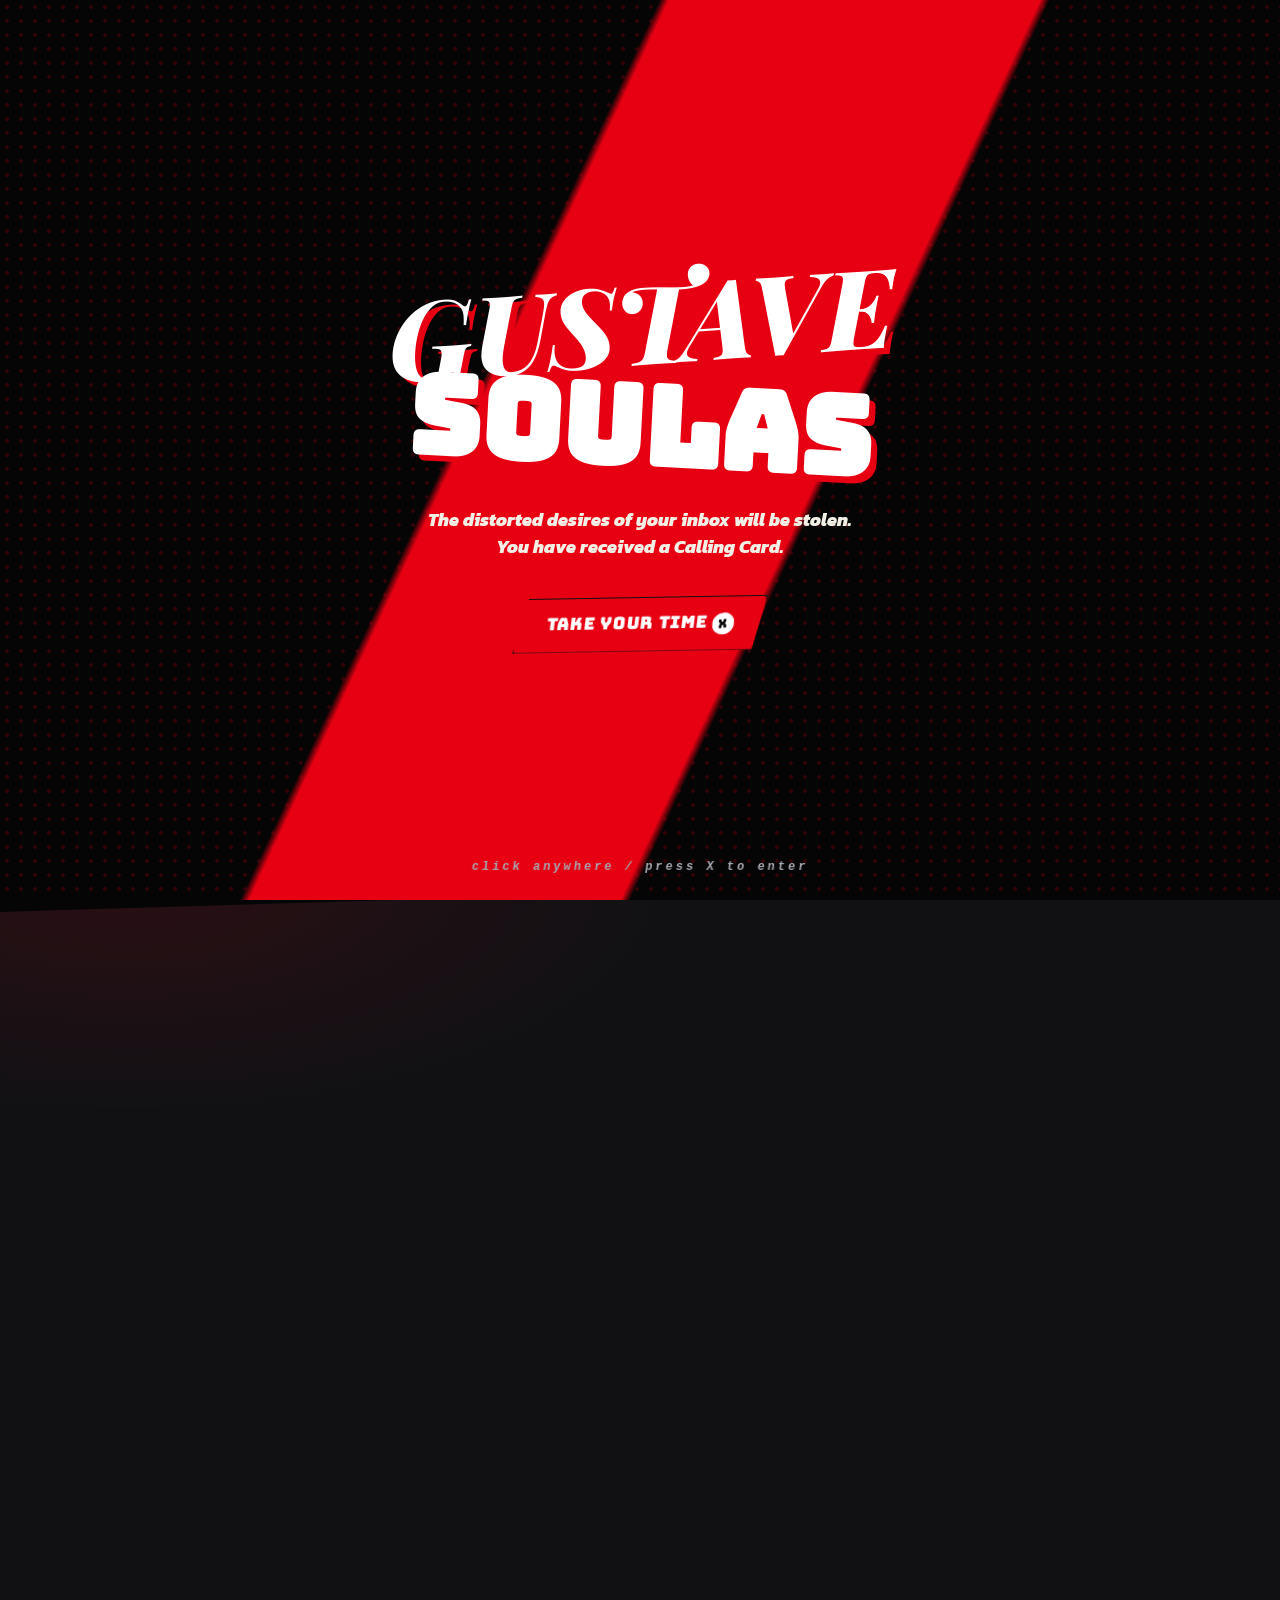
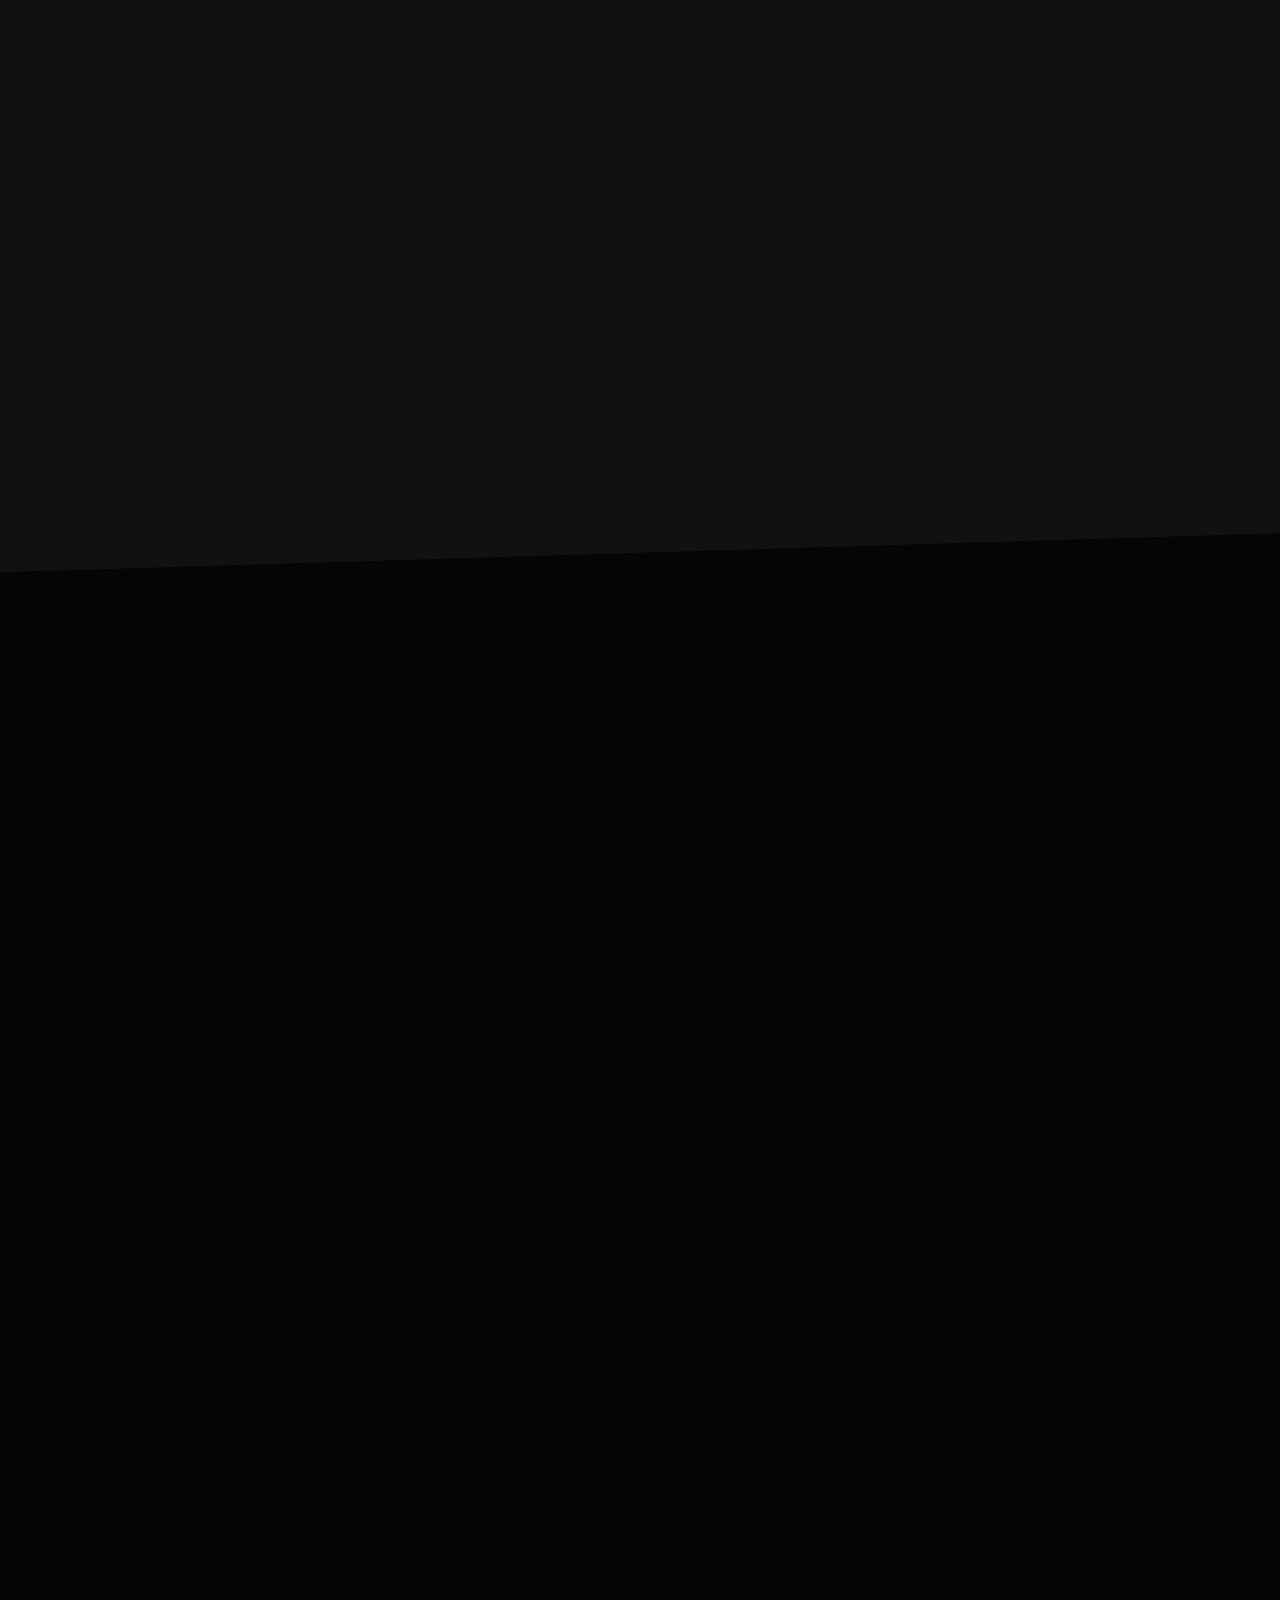
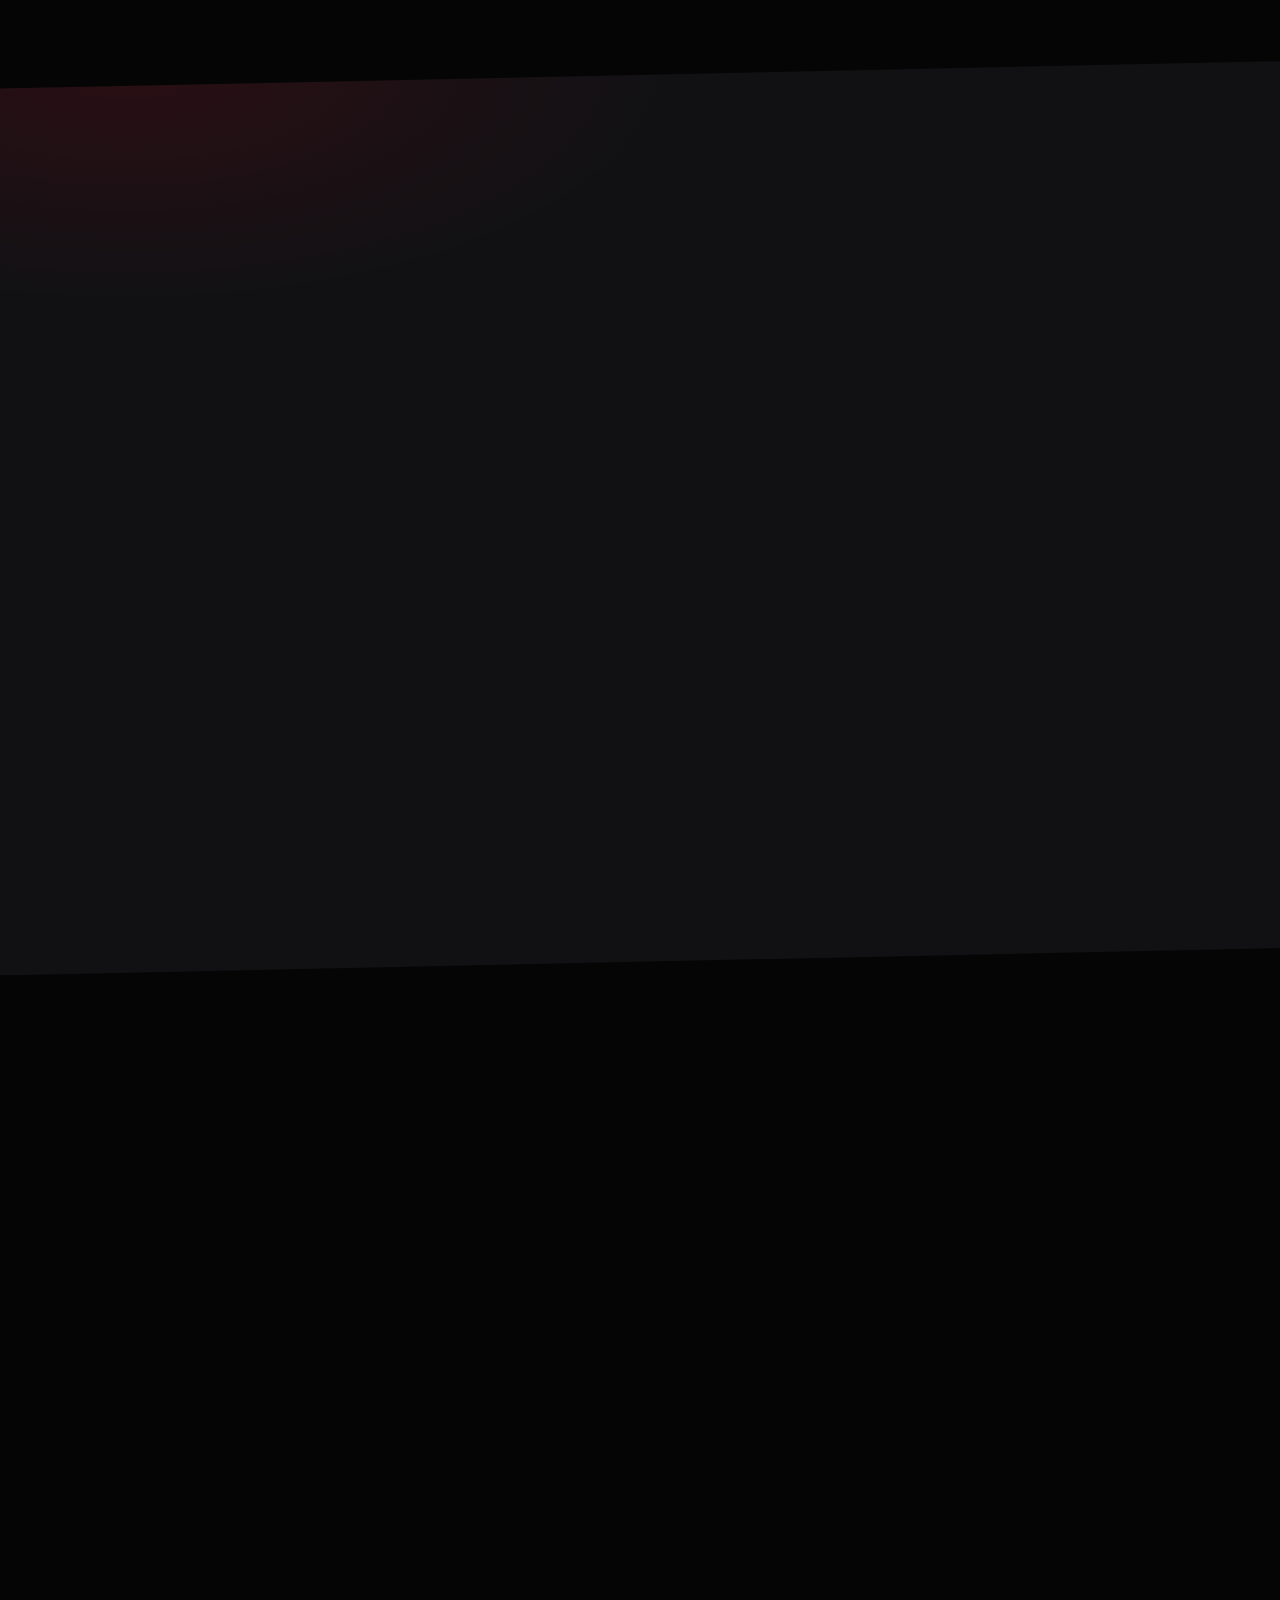
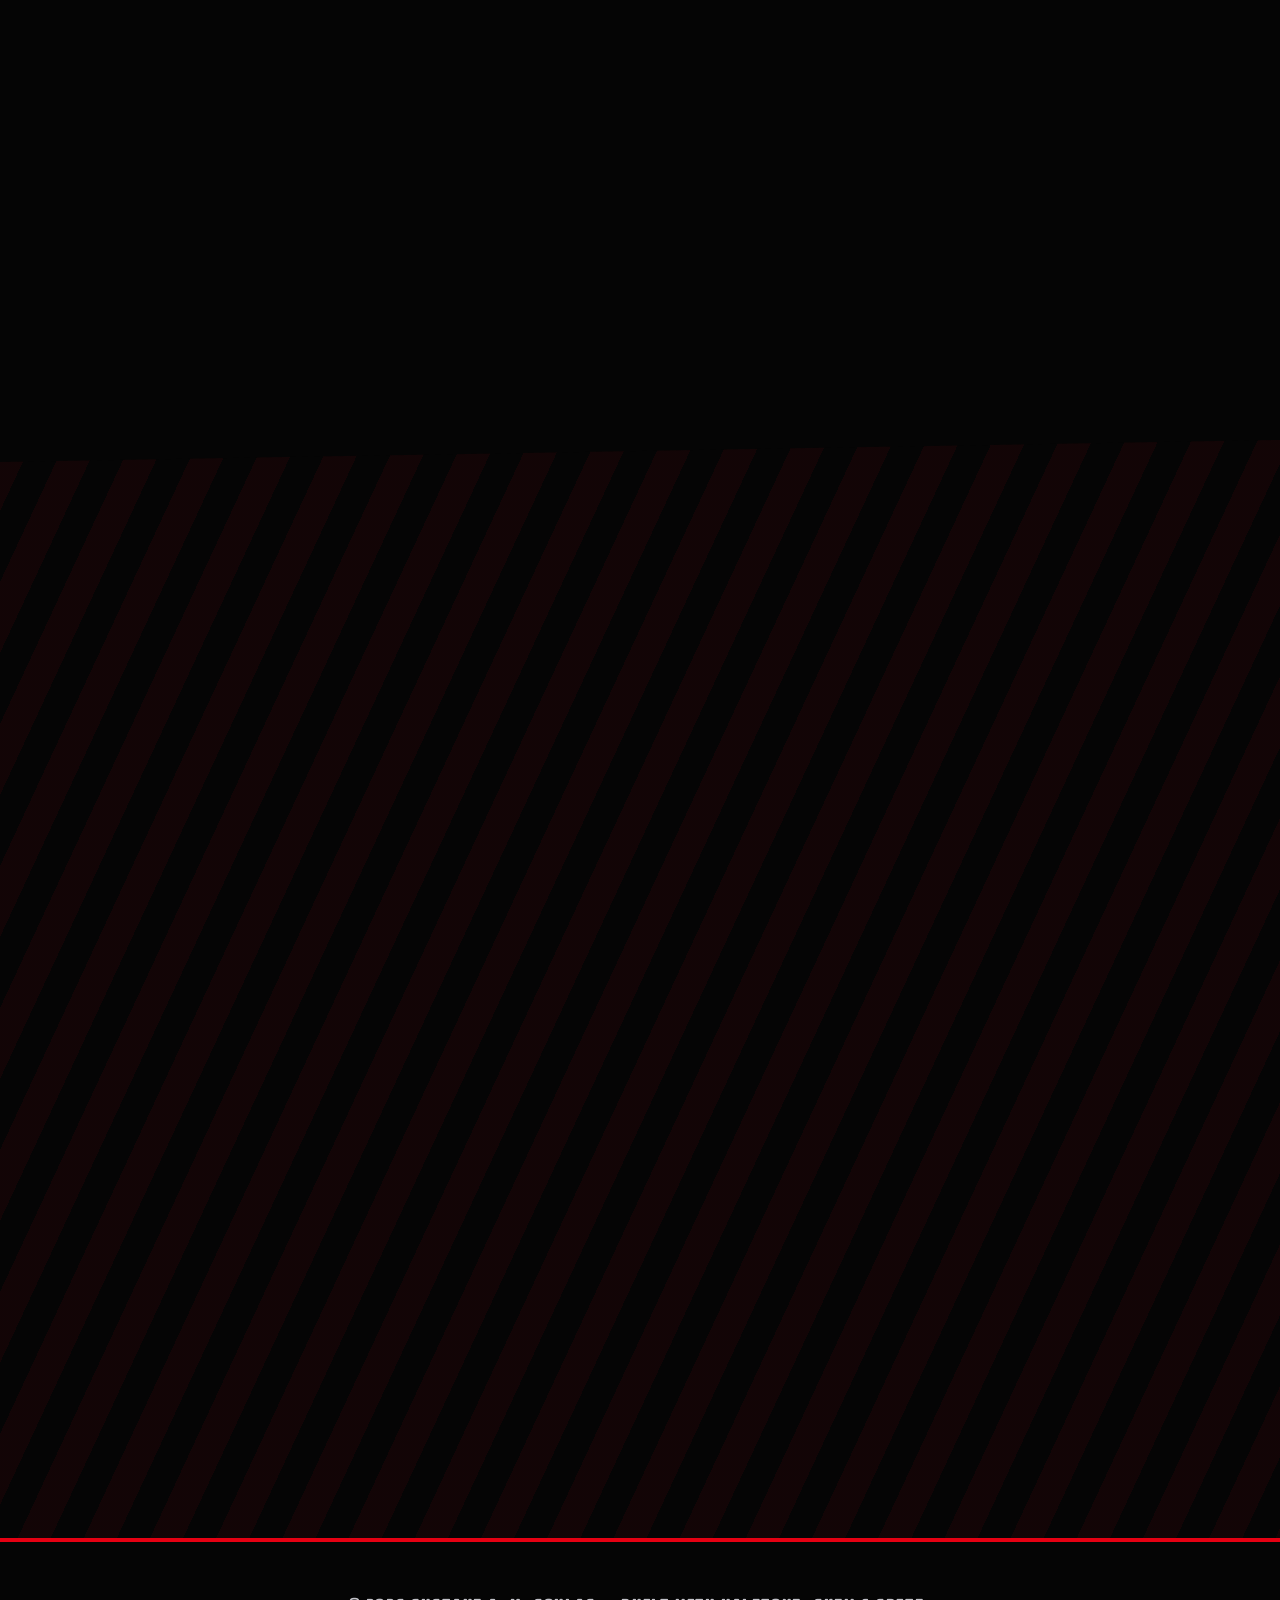
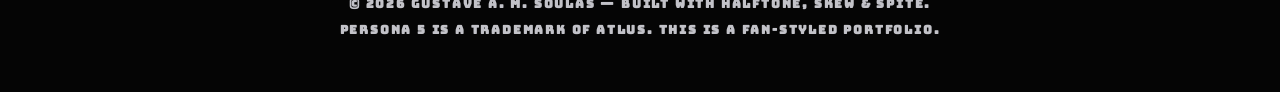
==== index.html @ 99c21975 "Add ParkScan live GitHub Pages demo link" ====
<!DOCTYPE html>
<html lang="en">
<head>
  <meta charset="UTF-8">
  <meta name="viewport" content="width=device-width, initial-scale=1.0">
  <title>GUSTAVE SOULAS // PHANTOM PORTFOLIO</title>
  <meta name="description" content="The Phantom Portfolio of Gustave Soulas — Computer Science & AI student at IE University. Status, Missions, Equipment, Confidants and Contact.">
  <meta name="author" content="Gustave Soulas">
  <meta name="theme-color" content="#050505">
  <link rel="canonical" href="https://gustaveems.github.io/p5-portfolio/">
  <link rel="icon" type="image/svg+xml" href="favicon.svg">
  <meta property="og:type" content="website">
  <meta property="og:title" content="GUSTAVE SOULAS // PHANTOM PORTFOLIO">
  <meta property="og:description" content="BSc CS & AI student at IE University. Public-data pipelines, LLM agents, ML models, full-stack web apps. Open to Summer 2027 internships.">
  <meta property="og:url" content="https://gustaveems.github.io/p5-portfolio/">
  <meta property="og:image" content="https://gustaveems.github.io/p5-portfolio/assets/og-cover.png">
  <link rel="preconnect" href="https://fonts.googleapis.com">
  <link rel="preconnect" href="https://fonts.gstatic.com" crossorigin>
  <link href="https://fonts.googleapis.com/css2?family=Bungee&family=Kanit:ital,wght@0,600;0,800;1,600;1,800;1,900&family=Playfair+Display:ital,wght@1,800;1,900&display=swap" rel="stylesheet">
  <link rel="stylesheet" href="css/style.css">
  <script type="application/ld+json">
  {
    "@context": "https://schema.org",
    "@type": "Person",
    "name": "Gustave Soulas",
    "url": "https://gustaveems.github.io/p5-portfolio/",
    "email": "gustaveams@gmail.com",
    "alumniOf": { "@type": "CollegeOrUniversity", "name": "IE University — BSc Computer Science & AI" },
    "knowsAbout": ["Python", "LLM Agents", "Machine Learning", "Full-stack Web", "SQL/PostGIS", "API Integration"],
    "sameAs": [
      "https://github.com/gustaveems",
      "https://github.com/totallynotgus",
      "https://www.linkedin.com/in/gustave-soulas-8b77002a2"
    ]
  }
  </script>
</head>
<body>

  <!-- ============ CALLING CARD / INTRO OVERLAY ============ -->
  <div id="intro" class="intro" role="dialog" aria-modal="true" aria-label="Intro screen">
    <div class="intro__halftone"></div>
    <div class="intro__slash"></div>
    <div class="intro__card">
      <p class="intro__from">FROM</p>
      <h1 class="intro__name"><span class="ransom ransom--serif">GUSTAVE</span> <span class="ransom ransom--block">SOULAS</span></h1>
      <p class="intro__msg">The distorted desires of your inbox will be stolen.<br>You have received a Calling Card.</p>
      <button id="enterBtn" class="btn btn--red intro__btn" data-sfx="confirm">
        TAKE YOUR TIME <span class="key">X</span>
      </button>
    </div>
    <p class="intro__hint">click anywhere / press X to enter</p>
  </div>

  <!-- ============ FULLSCREEN SLASH TRANSITION ============ -->
  <div id="slashWipe" class="slash-wipe" aria-hidden="true">
    <span class="slash-wipe__word"></span>
  </div>

  <!-- ============ NAVIGATION (PAUSE MENU) ============ -->
  <header class="topbar">
    <button id="menuToggle" class="menu-toggle" aria-label="Open menu" aria-expanded="false" data-sfx="hover">
      <span></span><span></span><span></span>
    </button>
    <a href="#hero" class="topbar__logo" data-nav data-sfx="hover">P5<span>.</span>PORTFOLIO</a>
    <button id="soundToggle" class="sound-toggle" aria-label="Toggle sound" data-sfx="none">♪</button>
  </header>

  <nav id="menu" class="menu" aria-label="Main navigation" aria-hidden="true">
    <div class="menu__halftone"></div>
    <ul class="menu__list">
      <li><a href="#status"    data-nav data-sfx="hover"><em>01</em> STATUS<em class="jp" lang="ja">ステータス</em></a></li>
      <li><a href="#missions"  data-nav data-sfx="hover"><em>02</em> MISSIONS<em class="jp" lang="ja">ミッション</em></a></li>
      <li><a href="#equipment" data-nav data-sfx="hover"><em>03</em> EQUIPMENT<em class="jp" lang="ja">装備</em></a></li>
      <li><a href="#confidants" data-nav data-sfx="hover"><em>04</em> CONFIDANTS<em class="jp" lang="ja">仲間 · SOCIAL LINK</em></a></li>
      <li><a href="#contact" data-nav data-sfx="hover"><em>05</em> CONTACT<em class="jp">連絡先</em></a></li>
    </ul>
    <p class="menu__foot">PRESS <span class="key key--dark">B</span> TO CLOSE</p>
  </nav>

  <!-- ============ HERO ============ -->
  <main>
  <section id="hero" class="hero">
    <div class="hero__ransombg" aria-hidden="true">
      <span style="--x:4%;--y:8%;--r:-14deg">SKILL</span>
      <span style="--x:26%;--y:2%;--r:8deg">ITEM</span>
      <span style="--x:52%;--y:10%;--r:-6deg">EQUIP</span>
      <span style="--x:78%;--y:4%;--r:12deg">PERSONA</span>
      <span style="--x:8%;--y:78%;--r:10deg">STATUS</span>
      <span style="--x:38%;--y:88%;--r:-8deg">QUEST</span>
      <span style="--x:66%;--y:82%;--r:6deg">CALENDAR</span>
      <span style="--x:86%;--y:70%;--r:-12deg">SYSTEM</span>
    </div>

    <div class="hero__inner">
      <p class="hero__kicker reveal">BSc COMPUTER SCIENCE &amp; AI @ IE UNIVERSITY · MADRID — CODE NAME:</p>
      <h2 class="hero__name reveal" style="--d:.08s">
        <span class="hero__name-g">GUSTAVE</span>
        <span class="hero__name-s">SOULAS<sup>™</sup></span>
      </h2>
      <p class="hero__codename reveal" style="--d:.16s"><span>“PHANTOM DEV”</span></p>
      <p class="hero__line reveal" style="--d:.24s">Third-year CS &amp; AI student who ships working products end to end:
        <b>public-data pipelines</b>, <b>LLM agents</b>, <b>ML models</b>, <b>full-stack web apps</b>.</p>

      <div class="hero__chips reveal" style="--d:.32s">
        <div class="chip"><em>LV</em><b>21</b></div>
        <div class="chip"><em>ARCANA</em><b>MAGICIAN</b></div>
        <div class="chip chip--hp"><em>HP</em><div class="bar bar--sm"><i style="--v:92%"></i></div></div>
        <div class="chip chip--sp"><em>SP</em><div class="bar bar--sm"><i style="--v:78%"></i></div></div>
      </div>

      <div class="hero__actions reveal" style="--d:.4s">
        <a href="assets/CV_Gustave_Soulas_2026.pdf" class="btn btn--yellow" download data-sfx="confirm">DOWNLOAD CV</a>
        <a href="#missions" class="btn btn--red" data-nav data-sfx="confirm">VIEW MISSIONS</a>
        <a href="#contact" class="btn btn--ghost" data-nav data-sfx="confirm">CONTACT ME</a>
      </div>
    </div>

    <div class="hero__hud" aria-hidden="true">
      <div class="hud__date"><em id="hudDate">SEP 20</em><span id="hudCity">MADRID, ES</span></div>
      <div class="hud__wallet"><em>¥</em><span id="hudYen">∞</span></div>
    </div>
    <div class="hero__prompt"><span class="key">X</span> PRESS TO CONTINUE</div>
    <div class="hero__scrollhint" aria-hidden="true">▼</div>
  </section>

  <!-- ============ STATUS ============ -->
  <section id="status" class="section section--alt">
    <header class="sec-head reveal">
      <p class="sec-head__jp" lang="ja">ステータス</p>
      <h2 class="sec-head__title">STATUS</h2>
      <p class="sec-head__sub">// skills · proficiency · growth</p>
    </header>

    <div class="status-grid">
      <div class="panel panel--slash reveal" style="--d:.1s">
        <h3 class="panel__title">PARAMETERS</h3>
        <ul class="stats">
          <li><em>PYTHON</em><div class="bar"><i style="--v:90%"></i><b>90</b></div></li>
          <li><em>LLM / AI AGENTS</em><div class="bar"><i style="--v:86%"></i><b>86</b></div></li>
          <li><em>API INTEGRATION</em><div class="bar"><i style="--v:88%"></i><b>88</b></div></li>
          <li><em>JAVASCRIPT / NODE</em><div class="bar"><i style="--v:82%"></i><b>82</b></div></li>
          <li><em>SQL / POSTGIS</em><div class="bar"><i style="--v:80%"></i><b>80</b></div></li>
          <li><em>MACHINE LEARNING</em><div class="bar"><i style="--v:76%"></i><b>76</b></div></li>
          <li><em>C / JAVA</em><div class="bar"><i style="--v:74%"></i><b>74</b></div></li>
          <li><em>FULL-STACK WEB</em><div class="bar"><i style="--v:84%"></i><b>84</b></div></li>
        </ul>
      </div>

      <div class="panel panel--slash reveal" style="--d:.2s">
        <h3 class="panel__title">SOCIAL LINKS <span class="rank">★</span></h3>
        <ul class="links">
          <li><em>ENGLISH</em><span class="stars">★★★★★</span><b>NATIVE</b></li>
          <li><em>FRENCH</em><span class="stars">★★★★★</span><b>NATIVE</b></li>
          <li><em>SPANISH</em><span class="stars">★★★★</span><b>FLUENT</b></li>
          <li><em>CHINESE</em><span class="stars">★★★</span><b>PROFICIENT</b></li>
        </ul>
        <div class="divider-slash"></div>
        <h3 class="panel__title">PERSONA REGISTRY <span class="jp-inline" lang="ja">学歴</span></h3>
        <ul class="edu">
          <li>
            <em>IE UNIVERSITY — MADRID</em>
            <b>BSc Computer Science &amp; Artificial Intelligence</b>
            <span>THIRD YEAR · EXPECTED 2027 · ML, ALGORITHMS &amp; DATA STRUCTURES, PYTHON, C, JAVA</span>
          </li>
          <li>
            <em>NORD ANGLIA SCHOOL — DUBAI</em>
            <b>International Baccalaureate Diploma</b>
            <span>GRADUATED JUNE 2024</span>
          </li>
          <li>
            <em>LFIS — SHANGHAI</em>
            <b>French Curriculum</b>
            <span>2011 — 2022</span>
          </li>
        </ul>
      </div>
    </div>
  </section>

  <!-- ============ MISSIONS ============ -->
  <section id="missions" class="section">
    <header class="sec-head reveal">
      <p class="sec-head__jp" lang="ja">ミッション</p>
      <h2 class="sec-head__title">MISSIONS<span class="sec-head__small">/ PALACES CLEARED</span></h2>
      <p class="sec-head__sub">// projects · hackathons · experience · treasure obtained</p>
    </header>

    <div class="gh-note reveal" style="--d:.06s">
      <span class="gh-note__star">✱</span>
      <p>My previous GitHub account was banned, taking many past works with it — but the phantom
      never loses a treasure map. The core repositories have been <b>recovered and republished</b>:
      ParkScan, the Health Dashboard, the AI stylist, the PC Builder &amp; the datathon models.
      Current account: <b>@gustaveems</b> · campus: <b>@totallynotgus</b>.</p>
    </div>

    <div class="missions">
      <article class="mission reveal" style="--d:.1s">
        <div class="mission__num">01</div>
        <div class="mission__body">
          <p class="mission__meta">IE UNIVERSITY HACKATHON 2026 · <b>FULL-STACK + AI</b></p>
          <h3 class="mission__title">PARKSCAN NL — VACANT-PROPERTY AI</h3>
          <ul>
            <li>Full-stack web app mapping the Netherlands to find vacant commercial buildings for parking conversion — cutting analyst work from <b>3–5 hours to ~15 minutes</b> per building (live brief: SULC Advisors).</li>
            <li>Integrated three official Dutch open-data APIs — <b>BAG, PDOK, Kadaster</b> — scoring candidates 0–100 on vacancy &amp; parking suitability.</li>
            <li>AI outreach agent drafting a personalised Dutch letter per owner from live building data; <b>n8n</b> email automation with mandatory human approval.</li>
          </ul>
          <li><a class="inline-link" href="https://github.com/gustaveems/parkscan-nl" target="_blank" rel="noopener">github.com/gustaveems/parkscan-nl ↗</a> · <a class="inline-link" href="https://gustaveems.github.io/parkscan-nl/" target="_blank" rel="noopener">LIVE DEMO ↗</a> — the full app (PDOK scan, scoring, Dutch outreach drafts) runs entirely in your browser.</li>
          <div class="mission__tags"><span>NODE/EXPRESS</span><span>POSTGRESQL+POSTGIS</span><span>MAPLIBRE</span><span>GEMINI 2.5</span><span>PUPPETEER</span><span>n8n</span></div>
        </div>
        <div class="mission__stamp">TREASURE<br>OBTAINED</div>
      </article>

      <article class="mission reveal" style="--d:.16s">
        <div class="mission__num">02</div>
        <div class="mission__body">
          <p class="mission__meta">IE SCITECH SUSTAINABILITY DATATHON 2026 · <b>DATA / MODELLING</b></p>
          <h3 class="mission__title">IBERDROLA &amp; AQUALIA CHALLENGES</h3>
          <ul>
            <li><b>Iberdrola — Smart Electric Mobility:</b> modelled minimum charging-point requirements from road networks, station &amp; EV-adoption data; flagged grid-congestion areas and reinforcement strategies.</li>
            <li><b>Aqualia — ESG materiality:</b> identified three emerging material topics grounded in CSRD/ESRS, assessed risk, operations and strategy impact.</li>
          </ul>
          <li><a class="inline-link" href="https://github.com/gustaveems/ev-charging-datathon" target="_blank" rel="noopener">github.com/gustaveems/ev-charging-datathon ↗</a> — demand model &amp; materiality matrix notebooks.</li>
          <div class="mission__tags"><span>PUBLIC DATA</span><span>MODELLING</span><span>ESG / CSRD</span></div>
        </div>
        <div class="mission__stamp">TREASURE<br>OBTAINED</div>
      </article>

      <article class="mission reveal" style="--d:.22s">
        <div class="mission__num">03</div>
        <div class="mission__body">
          <p class="mission__meta">CURSOR HACKATHON 2026 · <b>ACCESSIBILITY</b></p>
          <h3 class="mission__title">VOCABLE — READING TOOL</h3>
          <ul>
            <li>Paste any link: the app extracts page content, cleans it and reads it aloud — no navigating cluttered pages with a screen reader.</li>
            <li>Built for users with impaired eyesight. <a class="inline-link" href="https://github.com/issamarida/vocable" target="_blank" rel="noopener">github.com/issamarida/vocable ↗</a></li>
          </ul>
          <div class="mission__tags"><span>WEB</span><span>A11Y</span><span>TTS</span></div>
        </div>
        <div class="mission__stamp">TREASURE<br>OBTAINED</div>
      </article>

      <article class="mission reveal" style="--d:.28s">
        <div class="mission__num">04</div>
        <div class="mission__body">
          <p class="mission__meta">SELF-DIRECTED · 2025 → NOW · <b>LOCAL MODELS</b></p>
          <h3 class="mission__title">PERSONAL HEALTH DASHBOARD</h3>
          <ul>
            <li>Self-hosted web app consolidating Fitbit data — sleep, workouts, calories and hobby tracking in one place.</li>
            <li>Calorie tracker on a locally hosted LLM (<b>Ollama</b>): parses free-text food entries into precise calorie &amp; macro breakdowns, zero third-party API dependency.</li>
          </ul>
          <li><a class="inline-link" href="https://github.com/gustaveems/Health-Dashboard" target="_blank" rel="noopener">github.com/gustaveems/Health-Dashboard ↗</a> · <a class="inline-link" href="https://health-dashboard-psi-ten.vercel.app" target="_blank" rel="noopener">live app ↗</a> · <a class="inline-link" href="https://github.com/gustaveems/health-dashboard-lite" target="_blank" rel="noopener">zero-dep rewrite ↗</a></li>
          <div class="mission__tags"><span>SELF-HOSTED</span><span>OLLAMA</span><span>FITBIT API</span><span>NEXT.JS</span></div>
        </div>
        <div class="mission__stamp mission__stamp--gold">ACTIVE<br>QUEST</div>
      </article>

      <article class="mission reveal" style="--d:.34s">
        <div class="mission__num">05</div>
        <div class="mission__body">
          <p class="mission__meta">IE UNIVERSITY · 2025 · <b>ML COURSEWORK</b></p>
          <h3 class="mission__title">UFC MATCHUP PREDICTION</h3>
          <ul>
            <li>Trained a model on historical fighter &amp; bout statistics to predict the most competitive matchups to schedule.</li>
            <li>115-dim matchup vectors with leak-safe rolling last-5 features; XGBoost / LogReg / NN compared with booking-feature ablations. Recovered from editor snapshots after the account purge.</li>
          </ul>
          <div class="mission__tags"><span>PYTHON</span><span>SCIKIT/XGB</span><span>TORCH</span><span>STATS</span><a class="inline-link" href="https://github.com/gustaveems/fight-matchmaker" target="_blank" rel="noopener">REPO ↗</a></div>
        </div>
        <div class="mission__stamp">LV UP</div>
      </article>

      <article class="mission reveal" style="--d:.34s">
        <div class="mission__num">06</div>
        <div class="mission__body">
          <p class="mission__meta">SELF-DIRECTED · 2026 · <b>AI APP · PWA</b></p>
          <h3 class="mission__title">STYLIST — WARDROBE AI AGENT</h3>
          <ul>
            <li>Closet &amp; event planner with <b>“Daily Three” outfit recommendations</b> — an AI layer explains every pick; Supabase Postgres + storage with built-in auth.</li>
            <li>Shipped as an installable PWA. <a class="inline-link" href="https://github.com/gustaveems/stylist-aiagent" target="_blank" rel="noopener">github.com/gustaveems/stylist-aiagent ↗</a> · <a class="inline-link" href="https://aiagent-tau-nine.vercel.app" target="_blank" rel="noopener">live ↗</a></li>
          </ul>
          <div class="mission__tags"><span>NEXT.JS</span><span>SUPABASE</span><span>AI AGENT</span><span>PWA</span></div>
        </div>
        <div class="mission__stamp mission__stamp--gold">ACTIVE<br>QUEST</div>
      </article>

      <article class="mission reveal" style="--d:.37s">
        <div class="mission__num">07</div>
        <div class="mission__body">
          <p class="mission__meta">PERSONAL PROJECT · 2025 → 2026 · <b>DATA-DRIVEN FULL-STACK</b></p>
          <h3 class="mission__title">PC BUILDER ADVISOR</h3>
          <ul>
            <li>Compatibility scoring across a curated component dataset with a live price-scraper pipeline, build comparison &amp; assembly checklist.</li>
            <li>Still in production. <a class="inline-link" href="https://github.com/gustaveems/pc-builder-advisor" target="_blank" rel="noopener">github.com/gustaveems/pc-builder-advisor ↗</a> · <a class="inline-link" href="https://computeradvisor.vercel.app" target="_blank" rel="noopener">live ↗</a></li>
          </ul>
          <div class="mission__tags"><span>NEXT.JS</span><span>SCRAPERS</span><span>PRICING LIB</span></div>
        </div>
        <div class="mission__stamp">TREASURE<br>OBTAINED</div>
      </article>

      <article class="mission reveal" style="--d:.4s">
        <div class="mission__num">08</div>
        <div class="mission__body">
          <p class="mission__meta">LEFTY — PARIS, FR · MAR 2023 · <b>SOFTWARE &amp; DATA INTERN</b></p>
          <h3 class="mission__title">THE SOCIAL ANALYTICS PALACE</h3>
          <ul>
            <li>Built a <b>YouTube Data API</b> program to detect and flag harmful video content for brand-safety screening.</li>
            <li>Contributed to influencer categorisation using <b>ChatGPT &amp; Instagram analysis</b> for Lefty's luxury client portfolio.</li>
          </ul>
          <div class="mission__tags"><span>PYTHON</span><span>OPENAI</span><span>YOUTUBE API</span><span>IG DATA</span></div>
        </div>
        <div class="mission__stamp">TREASURE<br>OBTAINED</div>
      </article>

      <article class="mission reveal" style="--d:.46s">
        <div class="mission__num">09</div>
        <div class="mission__body">
          <p class="mission__meta">FOTOGRAFISKA — SHANGHAI, CN · MAY 2022 · <b>APP DEV INTERN</b></p>
          <h3 class="mission__title">THE MUSEUM APP HEIST</h3>
          <ul>
            <li>Managed development of the museum's visitor app: researched comparable apps &amp; ticketing systems, gathered requirements, curated exhibition content and supervised the programming work.</li>
          </ul>
          <div class="mission__tags"><span>PRODUCT</span><span>RESEARCH</span><span>COORDINATION</span></div>
        </div>
        <div class="mission__stamp">TREASURE<br>OBTAINED</div>
      </article>

      <article class="mission mission--live reveal" style="--d:.52s">
        <div class="mission__num">10</div>
        <div class="mission__body">
          <p class="mission__meta">GITHUB — LIVE FEED · <b>ACTIVE</b></p>
          <h3 class="mission__title">REPOSITORY RAID <span class="blink">●</span></h3>
          <p class="mission__live" id="repoStatus">Scanning the Metaverse for public repos…</p>
          <div class="repos" id="repoGrid"></div>
        </div>
      </article>
    </div>
  </section>

  <!-- ============ EQUIPMENT ============ -->
  <section id="equipment" class="section section--alt">
    <header class="sec-head reveal">
      <p class="sec-head__jp" lang="ja">装備</p>
      <h2 class="sec-head__title">EQUIPMENT</h2>
      <p class="sec-head__sub">// persona arsenal · tools · environment</p>
    </header>

    <div class="equip-grid">
      <div class="equip reveal" style="--d:.1s">
        <h3>MAIN HAND</h3>
        <div class="equip__items">
          <span class="gear" data-tip="Primary language">PYTHON</span>
          <span class="gear" data-tip="Web & scripting">JAVASCRIPT</span>
          <span class="gear" data-tip="Backend runtime">NODE.JS</span>
          <span class="gear" data-tip="Coursework core">C</span>
          <span class="gear" data-tip="Coursework core">JAVA</span>
          <span class="gear" data-tip="Data retrieval">SQL</span>
        </div>
      </div>
      <div class="equip reveal" style="--d:.18s">
        <h3>OFF HAND</h3>
        <div class="equip__items">
          <span class="gear gear--red" data-tip="LLM pipelines">GEMINI</span>
          <span class="gear gear--red" data-tip="Local models">OLLAMA</span>
          <span class="gear gear--red" data-tip="LLM integration">OPENAI</span>
          <span class="gear gear--red" data-tip="Agent workflows">AI AGENTS</span>
        </div>
      </div>
      <div class="equip reveal" style="--d:.26s">
        <h3>ARMOR</h3>
        <div class="equip__items">
          <span class="gear" data-tip="Web framework">EXPRESS</span>
          <span class="gear" data-tip="Geo database">POSTGIS</span>
          <span class="gear" data-tip="Maps">MAPLIBRE</span>
          <span class="gear" data-tip="PDF generation">PUPPETEER</span>
          <span class="gear" data-tip="Automation">n8n</span>
          <span class="gear" data-tip="Version control">GIT</span>
        </div>
      </div>
      <div class="equip equip--persona reveal" style="--d:.34s">
        <div class="persona-card">
          <div class="persona-card__burst">!!</div>
          <h3>PERSONA</h3>
          <p class="persona-card__name">MERAKI</p>
          <p class="persona-card__arcana">ARCANA: MAGICIAN · LV 21</p>
          <p class="persona-card__desc">"Ships working AI products end to end — from public data to deployed agents."</p>
        </div>
      </div>
    </div>
  </section>

  <!-- ============ CONFIDANTS ============ -->
  <section id="confidants" class="section">
    <header class="sec-head reveal">
      <p class="sec-head__jp" lang="ja">仲間</p>
      <h2 class="sec-head__title">CONFIDANTS</h2>
      <p class="sec-head__sub">// social links · side quests · the crew</p>
    </header>

    <div class="conf-grid">
      <a class="conf conf--gh reveal" style="--d:.1s" href="https://github.com/gustaveems" target="_blank" rel="noopener" data-sfx="confirm">
        <div class="conf__rank">RANK MAX</div>
        <h3>@gustaveems</h3>
        <p>PRIMARY GITHUB · REPOS &amp; COMMITS</p>
        <div class="conf__stats" data-gh="gustaveems"><span>…</span></div>
      </a>
      <a class="conf conf--gh reveal" style="--d:.18s" href="https://github.com/totallynotgus" target="_blank" rel="noopener" data-sfx="confirm">
        <div class="conf__rank">RANK UP</div>
        <h3>@totallynotgus</h3>
        <p>CAMPUS LINK · IE UNIVERSITY</p>
        <div class="conf__stats" data-gh="totallynotgus"><span>…</span></div>
      </a>
      <a class="conf conf--li reveal" style="--d:.26s" href="https://www.linkedin.com/in/gustave-soulas-8b77002a2" target="_blank" rel="noopener" data-sfx="confirm">
        <div class="conf__rank conf__rank--li">RANK UP</div>
        <h3>GUSTAVE SOULAS</h3>
        <p>LINKEDIN · PROFESSIONAL NETWORK</p>
      </a>
      <a class="conf reveal" style="--d:.34s" href="mailto:gustaveams@gmail.com" data-sfx="confirm">
        <div class="conf__rank conf__rank--w">MAIL</div>
        <h3>GUSTAVEAMS@GMAIL.COM</h3>
        <p>DIRECT LINE · REPLY WITHIN 24H</p>
      </a>
    </div>

    <div class="side-quests reveal" style="--d:.34s">
      <h3 class="panel__title">SIDE QUESTS <span class="jp-inline" lang="ja">課外活動</span></h3>
      <ul class="quests">
        <li><span class="q-tag">SPORT</span><b>Football</b> — first team; 2nd place at an international tournament in Thailand. <em>2018→NOW</em></li>
        <li><span class="q-tag">SPORT</span><b>Basketball</b> — regularly on the top school team. <em>2018→NOW</em></li>
        <li><span class="q-tag">SEA</span><b>Surfing &amp; Sailing</b> — saltwater is a second home. <em>ONGOING</em></li>
        <li><span class="q-tag">EXPLORE</span><b>Hiking</b> — week-long expeditions in Tibet &amp; Oman. <em>2018→NOW</em></li>
        <li><span class="q-tag">ART</span><b>Painting</b> — the aesthetic eye behind the UI work. <em>ONGOING</em></li>
        <li><span class="q-tag">MIND</span><b>Chess</b> — strategy is a lifestyle. <em>∞</em></li>
      </ul>
    </div>
  </section>

  <!-- ============ CONTACT ============ -->
  <section id="contact" class="section section--dark">
    <header class="sec-head reveal">
      <p class="sec-head__jp" lang="ja">連絡先</p>
      <h2 class="sec-head__title">CONTACT</h2>
      <p class="sec-head__sub">// direct line · no forms, no servers — just reach out</p>
    </header>

    <div class="contact-grid">
      <a class="ccard ccard--red reveal" style="--d:.1s" href="mailto:gustaveams@gmail.com" data-sfx="confirm">
        <em>EMAIL · PERSONAL</em>
        <b>gustaveams@gmail.com</b>
        <span>tap to open your mail client ➤</span>
      </a>
      <a class="ccard reveal" style="--d:.14s" href="mailto:gamsoulas.ieu2024@student.ie.edu" data-sfx="confirm">
        <em>EMAIL · SCHOOL</em>
        <b>gamsoulas.ieu2024@student.ie.edu</b>
        <span>IE University alias ➤</span>
      </a>
      <a class="ccard reveal" style="--d:.26s" href="https://www.linkedin.com/in/gustave-soulas-8b77002a2" target="_blank" rel="noopener" data-sfx="confirm">
        <em>LINKEDIN</em>
        <b>Gustave Soulas</b>
        <span>professional profile ↗</span>
      </a>
      <a class="ccard reveal" style="--d:.34s" href="https://github.com/gustaveems" target="_blank" rel="noopener" data-sfx="confirm">
        <em>GITHUB · MAIN</em>
        <b>github.com/gustaveems</b>
        <span>repos, commits &amp; live stats ↗</span>
      </a>
      <a class="ccard reveal" style="--d:.42s" href="https://github.com/totallynotgus" target="_blank" rel="noopener" data-sfx="confirm">
        <em>GITHUB · CAMPUS</em>
        <b>github.com/totallynotgus</b>
        <span>IE University link ↗</span>
      </a>
      <a class="ccard ccard--cv reveal" style="--d:.5s" href="assets/CV_Gustave_Soulas_2026.pdf" download data-sfx="confirm">
        <em>CV / RESUME</em>
        <b>DOWNLOAD PDF</b>
        <span>2026 edition · one tap ➤</span>
      </a>
      <div class="ccard ccard--static reveal" style="--d:.58s">
        <em>BASE</em>
        <b>Madrid, Spain</b>
        <span>open to internships &amp; collaborations</span>
      </div>
    </div>
  </section>
  </main>

  <footer class="foot">
    <p>© <span id="year">2026</span> GUSTAVE A. M. SOULAS — BUILT WITH HALFTONE, SKEW &amp; SPITE.</p>
    <p class="foot__jp">PERSONA 5 IS A TRADEMARK OF ATLUS. THIS IS A FAN-STYLED PORTFOLIO.</p>
  </footer>

  <script src="js/main.js"></script>
</body>
</html>
---- css/style.css ----
/* ==========================================================
   PHANTOM PORTFOLIO — Persona 5 UI design system
   Tokens → primitives → sections → motion → responsive
   ========================================================== */

:root{
  /* palette */
  --red:      #E60012;
  --red-hot:  #FF0033;
  --red-deep: #A00014;
  --black:    #050505;
  --coal:     #111114;
  --charcoal: #1b1b1f;
  --white:    #FFFFFF;
  --paper:    #F2EFE6;
  --yellow:   #FFD800;
  --cyan:     #33E0FF;
  --magenta:  #FF2D95;
  --li:       #0A66C2;
  --li-deep:  #084175;
  --ink:      #0a0a0a;

  /* type */
  --f-display: 'Bungee', 'Archivo Black', Impact, 'Arial Black', sans-serif;
  --f-sans:    'Kanit', 'Archivo Black', Impact, sans-serif;
  --f-serif:   'Playfair Display', Georgia, 'Times New Roman', serif;
  --f-mono:    'Courier New', monospace;

  /* geometry */
  --skew: -6deg;
  --skew-hard: -12deg;
  --jit: cubic-bezier(.17,.97,.21,1.01);
  --jit-out: cubic-bezier(.16,1,.3,1);

  /* jagged shapes */
  --clip-card:   polygon(0% 4%, 3% 0%, 100% 1%, 98% 97%, 95% 100%, 1% 99%);
  --clip-slash:  polygon(6% 0, 100% 0, 94% 100%, 0% 100%);
  --clip-tab:    polygon(0 0, 100% 0, calc(100% - 18px) 100%, 0 100%);
  --clip-burst:  polygon(50% 0%, 61% 35%, 98% 35%, 68% 57%, 79% 91%, 50% 70%, 21% 91%, 32% 57%, 2% 35%, 39% 35%);
  --clip-tag:    polygon(10px 0, 100% 0, calc(100% - 10px) 100%, 0 100%);
}

/* ---------- reset ---------- */
*{margin:0;padding:0;box-sizing:border-box}
html{scroll-behavior:smooth}
body{
  background:var(--black);
  color:var(--white);
  font-family:var(--f-sans);
  font-weight:600;
  overflow-x:hidden;
  -webkit-font-smoothing:antialiased;
}
img{max-width:100%;display:block}
a{color:inherit;text-decoration:none}
ul{list-style:none}
::selection{background:var(--red);color:var(--white)}

/* scrollbar */
::-webkit-scrollbar{width:12px}
::-webkit-scrollbar-track{background:var(--coal)}
::-webkit-scrollbar-thumb{background:var(--red);border:3px solid var(--coal);clip-path:polygon(0 2%,100% 0,100% 98%,0 100%)}

/* anchor offset for fixed topbar */
.hero,.section{scroll-margin-top:72px}

/* ---------- shared primitives ---------- */
.key{
  display:inline-grid;place-items:center;
  min-width:22px;height:22px;padding:0 5px;
  background:var(--white);color:var(--black);
  font-family:var(--f-display);font-size:12px;
  clip-path:circle(50% at 50% 50%);
  transform:rotate(-6deg);
}
.key--dark{background:var(--coal);color:var(--white)}

.btn{
  --btn-bg: var(--red);
  position:relative;display:inline-block;
  font-family:var(--f-display);font-size:clamp(13px,1.4vw,17px);
  color:var(--white);background:var(--btn-bg);
  padding:.9em 1.8em;margin:.3em;
  clip-path:var(--clip-tag);
  transform:skew(-8deg) rotate(-1deg);
  transition:transform .18s var(--jit), filter .18s;
  cursor:pointer;border:0;letter-spacing:.04em;
}
.btn>span,.btn{white-space:nowrap}
.btn::after{
  content:"";position:absolute;inset:0;background:var(--white);
  clip-path:var(--clip-tag);transform:translateX(-110%) skew(8deg);
  transition:transform .22s var(--jit);z-index:-1;mix-blend-mode:overlay;opacity:.25;
}
.btn:hover{transform:skew(-8deg) rotate(-1deg) translate(-3px,-3px);filter:brightness(1.15)}
.btn:hover::after{transform:translateX(110%) skew(8deg)}
.btn:active{transform:skew(-8deg) rotate(-1deg) translate(1px,2px) scale(.97)}
.btn--ghost{--btn-bg:transparent;border:3px solid var(--white);color:var(--white)}
.btn--yellow{--btn-bg:var(--yellow);color:var(--black)}

/* halftone texture */
.intro__halftone,.menu__halftone{
  background-image:radial-gradient(var(--red) 1.6px, transparent 1.7px);
  background-size:14px 14px;
  opacity:.18;
}

/* ransom letter styles (hero/intro) */
.ransom span,.ransom{display:inline-block}
.ransom--serif{font-family:var(--f-serif);font-style:italic;font-weight:900;transform:rotate(-4deg)}
.ransom--block{font-family:var(--f-display);transform:rotate(3deg) translateY(-4px)}

/* reveal-on-scroll */
.reveal{
  opacity:0;
  transform:translateX(-70px) skewX(var(--skew)) rotate(-2deg);
  transition:opacity .45s var(--jit-out) var(--d,0s), transform .55s var(--jit-out) var(--d,0s);
}
.reveal.on{opacity:1;transform:none}

/* ==========================================================
   INTRO / CALLING CARD OVERLAY
   ========================================================== */
.intro{
  position:fixed;inset:0;z-index:100;
  display:grid;place-items:center;
  background:var(--black);
  transition:clip-path 1s var(--jit-out), opacity .6s .5s;
  clip-path:polygon(0 0,100% 0,100% 100%,0 100%);
  cursor:crosshair;
}
.intro.gone{clip-path:polygon(0 0,100% 0,100% 0,0 0);opacity:0;pointer-events:none}
.intro__halftone{position:absolute;inset:0}
.intro__slash{
  position:absolute;inset:-20%;
  background:linear-gradient(115deg,transparent 42%,var(--red) 42.4%,var(--red) 58%,transparent 58.4%);
  transform:translateX(-30%);
  animation:slashIn 1.2s var(--jit-out) both;
}
@keyframes slashIn{from{transform:translateX(-120%)}to{transform:translateX(0)}}
.intro__card{position:relative;text-align:center;padding:2rem;max-width:820px}
.intro__from{
  font-family:var(--f-mono);letter-spacing:.5em;color:var(--red);
  font-size:13px;margin-bottom:.6rem;transform:skew(-10deg);
}
.intro__name{
  font-size:clamp(44px,9vw,110px);line-height:.95;
  color:var(--white);text-shadow:6px 6px 0 var(--red);
}
.intro__msg{
  margin:1.4rem auto 2rem;max-width:520px;
  font-style:italic;font-weight:800;color:var(--paper);
  font-size:clamp(14px,1.6vw,18px);line-height:1.5;
}
.intro__hint{
  position:absolute;bottom:26px;left:50%;transform:translateX(-50%) skew(-8deg);
  font-family:var(--f-mono);font-size:12px;letter-spacing:.25em;color:#a7a7b0;
  animation:blink 1.4s steps(2) infinite;
}
@keyframes blink{50%{opacity:.15}}

/* ==========================================================
   SLASH WIPE (section transitions)
   ========================================================== */
.slash-wipe{
  position:fixed;inset:0;z-index:90;pointer-events:none;
  background:var(--red);
  clip-path:polygon(-30% 0,0% 0,-30% 100%,-60% 100%);
  transition:clip-path .35s var(--jit-out);
}
.slash-wipe.go{clip-path:polygon(130% 0,160% 0,130% 100%,100% 100%)}
.slash-wipe.go2{clip-path:polygon(100% 0,130% 0,100% 100%,70% 100%)}
.slash-wipe__word{
  position:absolute;top:50%;left:50%;transform:translate(-50%,-50%) skew(-10deg) rotate(-3deg);
  font-family:var(--f-display);font-size:clamp(30px,6vw,72px);color:var(--white);
  text-shadow:4px 4px 0 var(--black);
}

/* ==========================================================
   TOPBAR + MENU
   ========================================================== */
.topbar{
  position:fixed;top:0;left:0;right:0;z-index:70;
  display:flex;align-items:center;justify-content:space-between;
  padding:14px 22px;
  background:linear-gradient(var(--black),transparent);
}
.topbar__logo{
  font-family:var(--f-display);font-size:18px;letter-spacing:.02em;
  transform:skew(-8deg);background:var(--red);padding:6px 16px;
  clip-path:var(--clip-tag);
}
.topbar__logo span{color:var(--yellow)}
.menu-toggle{
  width:46px;height:40px;background:var(--white);border:0;cursor:pointer;
  display:grid;place-content:center;gap:5px;padding:9px;
  clip-path:var(--clip-tag);transform:skew(-8deg);
  transition:background .15s;
}
.menu-toggle:hover{background:var(--yellow)}
.menu-toggle span{height:4px;background:var(--black);transition:transform .25s var(--jit),opacity .2s}
.menu-toggle span:nth-child(1){width:26px}
.menu-toggle span:nth-child(2){width:20px}
.menu-toggle span:nth-child(3){width:24px}
.menu-toggle.open span:nth-child(1){transform:translateY(9px) rotate(45deg)}
.menu-toggle.open span:nth-child(2){opacity:0}
.menu-toggle.open span:nth-child(3){transform:translateY(-9px) rotate(-45deg)}
.sound-toggle{
  width:40px;height:40px;border:0;cursor:pointer;
  background:var(--coal);color:var(--red);font-size:18px;
  clip-path:var(--clip-burst);transform:rotate(8deg);
  transition:transform .2s,color .2s;
}
.sound-toggle.muted{color:#555;transform:rotate(-8deg)}
.sound-toggle:hover{transform:rotate(-8deg) scale(1.15)}

.menu{
  position:fixed;inset:0;z-index:65;
  background:rgba(5,5,5,.97);
  display:grid;place-items:center;
  clip-path:polygon(0 0, 0 0, 0 100%, 0 100%);
  visibility:hidden;pointer-events:none;
  transition:clip-path .5s var(--jit-out),visibility 0s .5s;
}
.menu.open{clip-path:polygon(0 0, 100% 0, 100% 100%, 0 100%);visibility:visible;pointer-events:auto;transition:clip-path .5s var(--jit-out),visibility 0s 0s}
.menu__halftone{position:absolute;inset:0}
.menu__list{position:relative;display:grid;gap:.35rem;text-align:left}
.menu__list li{overflow:hidden;transform:skew(-7deg)}
.menu__list a{
  display:flex;align-items:baseline;gap:14px;
  font-family:var(--f-display);
  font-size:clamp(26px,5.4vw,58px);
  color:var(--white);padding:.06em .35em;
  transform:translateX(-105%);
  transition:transform .35s var(--jit-out),color .15s,background .15s;
  width:max-content;
}
.menu.open .menu__list a{transform:none;transition-delay:calc(var(--i,0)*60ms + .15s)}
.menu__list li:nth-child(1) a{--i:0}.menu__list li:nth-child(2) a{--i:1}
.menu__list li:nth-child(3) a{--i:2}.menu__list li:nth-child(4) a{--i:3}
.menu__list li:nth-child(5) a{--i:4}
.menu__list a em{font-style:normal;font-family:var(--f-mono);font-size:.3em;color:var(--red);letter-spacing:.2em}
.menu__list a .jp{margin-left:.6em;font-size:.24em;color:#a7a7b0;font-style:normal;letter-spacing:.3em}
.menu__list a:hover,.menu__list a.active{background:var(--red);color:var(--white);transform:translateX(10px)}
.menu__foot{position:absolute;bottom:30px;left:50%;transform:translateX(-50%) skew(-8deg);font-family:var(--f-mono);font-size:12px;letter-spacing:.3em;color:#a7a7b0}

/* ==========================================================
   HERO
   ========================================================== */
.hero{
  position:relative;min-height:100svh;display:grid;place-items:center;
  padding:12vh 5vw 14vh;overflow:hidden;
  background:
    radial-gradient(1200px 500px at 80% -10%, rgba(230,0,18,.28), transparent 60%),
    repeating-linear-gradient(115deg, transparent 0 46px, rgba(255,255,255,.025) 46px 48px),
    var(--black);
}
.hero::before{ /* halftone corner */
  content:"";position:absolute;inset:auto -5% -10% auto;width:55vw;height:55vw;
  background-image:radial-gradient(var(--red) 2px, transparent 2.2px);
  background-size:18px 18px;opacity:.16;transform:rotate(8deg);
  mask-image:radial-gradient(closest-side,#000 40%,transparent);
  -webkit-mask-image:radial-gradient(closest-side,#000 40%,transparent);
}
.hero__ransombg{position:absolute;inset:0;pointer-events:none}
.hero__ransombg span{
  position:absolute;left:var(--x);top:var(--y);transform:rotate(var(--r)) skew(-8deg);
  font-family:var(--f-serif);font-style:italic;font-weight:900;
  font-size:clamp(30px,7vw,96px);color:transparent;
  -webkit-text-stroke:1.5px rgba(255,255,255,.07);
  animation:drift 9s ease-in-out infinite alternate;
}
.hero__ransombg span:nth-child(even){-webkit-text-stroke-color:rgba(230,0,18,.14);font-family:var(--f-display);font-style:normal}
@keyframes drift{to{transform:rotate(var(--r)) skew(-8deg) translateY(18px)}}

.hero__inner{position:relative;text-align:center;max-width:1000px}
.hero__kicker{font-family:var(--f-mono);font-size:clamp(10px,1.2vw,14px);letter-spacing:.35em;color:var(--paper)}
.hero__name{line-height:.9;margin:.2em 0}
.hero__name-g{
  display:block;font-family:var(--f-serif);font-style:italic;font-weight:900;
  font-size:clamp(56px,13vw,170px);color:var(--white);
  text-shadow:8px 8px 0 var(--red), -2px -2px 0 var(--black);
  transform:rotate(-2.5deg);
}
.hero__name-s{
  display:inline-block;font-family:var(--f-display);
  font-size:clamp(30px,7vw,90px);color:var(--black);background:var(--white);
  padding:0 .3em;clip-path:var(--clip-slash);transform:skew(-8deg) rotate(1.5deg);
}
.hero__name-s sup{font-size:.3em;color:var(--red)}
.hero__codename{display:inline-block;position:relative;margin:.4rem 0}
.hero__codename span{
  font-family:var(--f-display);font-size:clamp(16px,2.6vw,30px);color:var(--red);
  letter-spacing:.12em;
}
.hero__codename::before{
  content:"コードネーム";position:absolute;left:50%;bottom:100%;transform:translateX(-50%) skew(-8deg);
  font-size:11px;letter-spacing:.6em;color:#b0b0b8;white-space:nowrap;
}
.hero__line{max-width:640px;margin:1rem auto 0;font-size:clamp(14px,1.7vw,19px);font-weight:600;color:var(--paper);line-height:1.6}
.hero__line b{color:var(--yellow)}

.hero__chips{display:flex;flex-wrap:wrap;gap:10px;justify-content:center;margin:1.6rem 0 .4rem}
.chip{
  display:flex;align-items:center;gap:8px;background:var(--coal);
  border:2px solid var(--white);padding:6px 16px;transform:skew(-8deg);
  clip-path:var(--clip-tag);font-family:var(--f-display);font-size:13px;
}
.chip em{font-style:normal;color:var(--red);font-size:11px}
.chip--hp .bar i{background:var(--cyan)}
.chip--sp .bar i{background:var(--magenta)}

.hero__actions{margin-top:1.2rem}

.hero__hud{position:absolute;right:26px;top:50%;transform:translateY(-50%) skew(-8deg);display:grid;gap:10px;text-align:right}
.hud__date,.hud__wallet{
  background:var(--white);color:var(--black);padding:8px 16px;
  clip-path:var(--clip-tab);font-family:var(--f-display);
  display:grid;justify-items:end;
}
.hud__date em{font-style:normal;font-size:20px;color:var(--red)}
.hud__date span{font-size:10px;letter-spacing:.2em}
.hud__wallet{font-size:14px}
.hud__wallet em{color:var(--red);font-style:normal;margin-right:4px}

.hero__prompt{
  position:absolute;bottom:64px;left:50%;transform:translateX(-50%) skew(-8deg);
  display:flex;gap:10px;align-items:center;
  font-family:var(--f-mono);font-size:12px;letter-spacing:.3em;color:var(--paper);
  animation:blink 1.6s steps(2) infinite;
}
.hero__scrollhint{position:absolute;bottom:18px;left:50%;transform:translateX(-50%);color:var(--red);animation:bob 1.2s infinite}
@keyframes bob{50%{transform:translate(-50%,8px)}}

/* ==========================================================
   SECTIONS + HEADERS
   ========================================================== */
.section{position:relative;padding:16vh 6vw;overflow:hidden}
.section--alt{background:
  radial-gradient(900px 400px at 10% 0%, rgba(230,0,18,.12), transparent 60%),
  var(--coal);
  clip-path:polygon(0 3%,100% 0,100% 97%,0 100%);
  margin:-3vh 0;
}
.section--dark{background:
  repeating-linear-gradient(115deg, rgba(230,0,18,.06) 0 30px, transparent 30px 60px),
  var(--black);
  clip-path:polygon(0 2%,100% 0,100% 100%,0 100%);
}
.sec-head{margin-bottom:8vh;position:relative}
.sec-head__jp{font-size:clamp(12px,1.4vw,16px);letter-spacing:.9em;color:var(--red);font-weight:800}
.sec-head__title{
  font-family:var(--f-serif);font-style:italic;font-weight:900;
  font-size:clamp(48px,10vw,130px);line-height:.95;color:var(--white);
  text-shadow:5px 5px 0 var(--red);transform:rotate(-1.5deg);
}
.sec-head__small{display:block;font-family:var(--f-display);font-style:normal;font-size:clamp(13px,1.8vw,20px);color:var(--yellow);letter-spacing:.2em;text-shadow:none;margin-top:.4em}
.sec-head__sub{font-family:var(--f-mono);font-size:13px;letter-spacing:.25em;color:#b0b0b8;margin-top:1.4rem}
.sec-head::after{
  content:"";display:block;width:min(420px,60%);height:10px;margin-top:2.2rem;
  background:var(--red);clip-path:polygon(0 0,100% 20%,97% 100%,3% 80%);
  transform:skew(-20deg);
}

/* ---------- panels ---------- */
.panel{position:relative;background:var(--black);border:3px solid var(--white);padding:2.2rem 1.8rem;clip-path:var(--clip-card)}
.panel--slash::before{
  content:"";position:absolute;top:-3px;right:8%;width:34%;height:12px;
  background:var(--red);transform:skewX(-30deg);
}
.panel__title{
  font-family:var(--f-display);font-size:clamp(16px,2vw,22px);color:var(--yellow);
  letter-spacing:.08em;margin-bottom:1.4rem;display:flex;align-items:center;gap:10px;
}
.panel__title .rank{color:var(--red);font-size:1.4em}
.jp-inline{font-size:.6em;color:#a7a7b0;font-weight:600;letter-spacing:.4em}

.status-grid{display:grid;grid-template-columns:1fr 1fr;gap:4vw}

/* stat bars (HP/SP style) */
.stats li{display:flex;align-items:center;gap:14px;margin:.9rem 0}
.stats em{font-style:normal;flex:0 0 190px;font-family:var(--f-display);font-size:12px;letter-spacing:.05em;color:var(--paper)}
.bar{position:relative;flex:1;height:22px;background:var(--charcoal);transform:skew(-12deg);border:2px solid var(--white);overflow:hidden}
.bar i{
  position:absolute;inset:0;width:var(--v);
  background:
    repeating-linear-gradient(115deg, var(--red) 0 10px, var(--red-hot) 10px 20px);
  transform-origin:left;transform:scaleX(0);
  transition:transform 1s var(--jit-out) .2s;
}
.reveal.on .bar i,.on .bar i{transform:scaleX(1)}
.bar b{
  position:absolute;right:8px;top:50%;transform:translateY(-50%) skew(12deg);
  font-family:var(--f-display);font-size:12px;color:var(--white);text-shadow:1px 1px 0 #000;
}
.bar--sm{width:90px;flex:none;height:14px}
.bar--sm b{display:none}

/* social links */
.links li{display:grid;grid-template-columns:120px 130px 1fr;align-items:center;gap:10px;margin:.8rem 0;padding:.3rem 1.2rem;background:var(--coal);clip-path:var(--clip-tag);transform:skew(-4deg);transition:transform .2s,background .2s}
.links li:hover{transform:skew(-4deg) translateX(8px);background:var(--red-deep)}
.links em{font-style:normal;font-family:var(--f-display);font-size:12px}
.stars{color:var(--yellow);letter-spacing:.25em;font-size:15px;text-shadow:2px 2px 0 var(--black)}
.links b{font-size:11px;letter-spacing:.15em;color:var(--paper);font-weight:600;text-align:right}

.divider-slash{height:8px;background:var(--red);clip-path:polygon(0 0,100% 30%,98% 100%,2% 70%);margin:2rem 0}

/* education */
.edu li{margin:1.1rem 0;padding-left:18px;border-left:5px solid var(--red);transform:skew(0)}
.edu em{display:block;font-style:normal;font-family:var(--f-display);font-size:14px;color:var(--white)}
.edu b{display:block;font-weight:600;font-size:14px;color:var(--paper);margin:.15rem 0}
.edu span{font-family:var(--f-mono);font-size:11px;letter-spacing:.15em;color:var(--yellow)}

/* ---------- missions ---------- */
.missions{display:grid;gap:5vh}
.mission{
  position:relative;display:grid;grid-template-columns:110px 1fr;gap:2rem;
  background:var(--coal);border-top:6px solid var(--red);
  clip-path:var(--clip-card);padding:2.4rem 2.4rem 2.4rem 1rem;
  transform:skew(-1deg);transition:transform .25s var(--jit),box-shadow .25s;
}
.mission:hover{transform:skew(-1deg) translate(-4px,-4px) rotate(-.4deg);box-shadow:10px 10px 0 rgba(230,0,18,.35)}
.mission__num{
  font-family:var(--f-serif);font-style:italic;font-weight:900;
  font-size:clamp(56px,8vw,110px);line-height:1;color:var(--white);
  -webkit-text-stroke:2px var(--red);text-align:center;
  transform:rotate(-6deg);
}
.mission__meta{font-family:var(--f-mono);font-size:12px;letter-spacing:.18em;color:#c2c2c8;margin-bottom:.4rem}
.mission__meta b{color:var(--cyan)}
.mission__title{
  font-family:var(--f-display);font-size:clamp(20px,3vw,34px);color:var(--white);
  margin-bottom:1rem;transform:skew(-6deg);display:inline-block;
  background:var(--red);padding:.1em 1.1em;clip-path:var(--clip-tag);
}
.mission__title .blink{color:var(--yellow);animation:blink 1s steps(2) infinite}
.mission ul li{
  position:relative;padding-left:26px;margin:.55rem 0;
  font-weight:600;font-size:clamp(14px,1.5vw,17px);color:var(--paper);line-height:1.55;
}
.mission ul li::before{content:"✦";position:absolute;left:0;color:var(--red);font-size:16px}
.mission ul li b{color:var(--white)}
.mission__tags{display:flex;flex-wrap:wrap;gap:8px;margin-top:1.2rem}
.mission__tags span{
  font-family:var(--f-display);font-size:10px;letter-spacing:.1em;
  border:2px solid var(--paper);padding:4px 12px;transform:skew(-10deg);
  transition:background .15s,color .15s;
}
.mission__tags span:hover{background:var(--yellow);color:var(--black);border-color:var(--yellow)}
.mission__stamp{
  position:absolute;right:24px;top:18px;
  font-family:var(--f-display);font-size:clamp(12px,1.4vw,16px);color:var(--red);
  border:4px double var(--red);padding:8px 14px;text-align:center;line-height:1.3;
  transform:rotate(8deg) skew(-6deg);opacity:.9;letter-spacing:.08em;
}
.mission__stamp--gold{color:var(--yellow);border-color:var(--yellow)}
.mission--live{border-top-color:var(--cyan)}
.mission--live .mission__title{background:var(--black);border:3px solid var(--cyan);color:var(--cyan)}
.mission__live{font-family:var(--f-mono);font-size:13px;letter-spacing:.12em;color:#9ad}

/* repos */
.repos{display:grid;grid-template-columns:repeat(auto-fill,minmax(230px,1fr));gap:14px;margin-top:1.2rem}
.repo{
  background:var(--black);border:2px solid #333;padding:14px;
  clip-path:var(--clip-tag);transform:skew(-3deg);
  transition:transform .2s,border-color .2s;display:block;
}
.repo:hover{transform:skew(-3deg) translateY(-4px);border-color:var(--red)}
.repo b{display:block;font-family:var(--f-display);font-size:13px;color:var(--white);margin-bottom:6px;word-break:break-word}
.repo p{font-size:12px;color:#c2c2c8;line-height:1.4;min-height:2.6em}
.repo span{display:inline-flex;gap:5px;align-items:center;margin-top:8px;font-family:var(--f-mono);font-size:11px;color:var(--yellow)}
.repo .lang{color:var(--cyan)}

/* ---------- equipment ---------- */
.equip-grid{display:grid;grid-template-columns:repeat(3,1fr) 1.1fr;gap:24px;align-items:stretch}
.equip{background:var(--black);border:3px solid var(--white);padding:1.6rem;clip-path:var(--clip-card);transform:rotate(-.6deg)}
.equip:nth-child(2){transform:rotate(.8deg)}
.equip:nth-child(3){transform:rotate(-.4deg)}
.equip h3{font-family:var(--f-display);font-size:14px;color:var(--red);letter-spacing:.2em;margin-bottom:1.2rem;border-bottom:3px solid var(--red);padding-bottom:.5rem}
.equip__items{display:flex;flex-wrap:wrap;gap:10px}
.gear{
  position:relative;font-family:var(--f-display);font-size:12px;
  background:var(--charcoal);color:var(--white);padding:10px 16px;
  clip-path:var(--clip-tag);transform:skew(-8deg);cursor:help;
  transition:background .15s,transform .15s;
}
.gear:hover{background:var(--red);transform:skew(-8deg) scale(1.08)}
.gear--red{background:var(--red-deep)}
.gear--red:hover{background:var(--red-hot)}
.gear::after{
  content:attr(data-tip);position:absolute;left:50%;bottom:130%;transform:translateX(-50%) skew(8deg);
  background:var(--yellow);color:var(--black);font-family:var(--f-mono);font-size:10px;
  padding:4px 8px;white-space:nowrap;opacity:0;pointer-events:none;transition:opacity .15s;
}
.gear:hover::after{opacity:1}

.equip--persona{border:0;background:transparent;display:grid;place-items:center}
.persona-card{position:relative;width:100%;background:var(--red);padding:2rem 1.4rem;clip-path:var(--clip-card);text-align:center;transform:rotate(1.5deg)}
.persona-card h3{font-family:var(--f-mono);letter-spacing:.5em;font-size:12px;color:var(--black)}
.persona-card__name{font-family:var(--f-serif);font-style:italic;font-weight:900;font-size:clamp(30px,4vw,52px);color:var(--white);text-shadow:4px 4px 0 var(--black);margin:.2em 0}
.persona-card__arcana{font-family:var(--f-display);font-size:11px;letter-spacing:.15em;color:var(--yellow)}
.persona-card__desc{margin-top:1rem;font-size:13px;font-style:italic;color:var(--white);line-height:1.5}
.persona-card__burst{
  position:absolute;top:-22px;right:-10px;width:74px;height:74px;
  background:var(--white);color:var(--red);clip-path:var(--clip-burst);
  display:grid;place-items:center;font-family:var(--f-display);font-size:22px;
  animation:burstSpin 6s linear infinite;
}
@keyframes burstSpin{50%{transform:rotate(12deg) scale(1.1)}}

/* ---------- confidants ---------- */
.conf-grid{display:grid;grid-template-columns:repeat(auto-fit,minmax(260px,1fr));gap:22px}
.conf{
  position:relative;display:block;background:var(--coal);
  border:3px solid var(--white);padding:1.8rem 1.4rem;
  clip-path:var(--clip-card);transform:rotate(-1deg);
  transition:transform .2s var(--jit),border-color .2s,background .2s;
}
.conf:nth-child(even){transform:rotate(1.2deg)}
.conf:hover{transform:rotate(0) translateY(-6px) scale(1.02);border-color:var(--red);background:var(--red-deep)}
.conf h3{font-family:var(--f-display);font-size:clamp(15px,1.8vw,20px);margin:.7rem 0 .3rem;word-break:break-word}
.conf p{font-family:var(--f-mono);font-size:11px;letter-spacing:.12em;color:#aaa}
.conf__rank{
  display:inline-block;background:var(--red);color:var(--white);
  font-family:var(--f-display);font-size:10px;letter-spacing:.15em;
  padding:5px 14px;transform:skew(-10deg) rotate(-2deg);clip-path:var(--clip-tag);
}
.conf__rank--w{background:var(--yellow);color:var(--black)}
.conf--li{border-color:var(--li)}
.conf--li:hover{border-color:var(--li);background:var(--li-deep)}
.conf__rank--li{background:var(--li)}
.conf__stats{display:flex;gap:14px;margin-top:1rem;font-family:var(--f-display);font-size:12px;color:var(--yellow)}
.conf__stats span{display:inline-flex;align-items:center;gap:5px}
.conf__stats .lbl{color:#c2c2c8;font-family:var(--f-mono);font-size:10px}

.side-quests{margin-top:7vh}
.quests{display:grid;grid-template-columns:1fr 1fr;gap:12px}
.quests li{
  display:flex;align-items:baseline;gap:12px;flex-wrap:wrap;
  background:var(--coal);padding:.9rem 1.1rem;clip-path:var(--clip-tag);
  border-left:6px solid var(--red);transform:skew(-2deg);
  transition:transform .2s,background .2s;font-size:14px;color:var(--paper);
}
.quests li:hover{transform:skew(-2deg) translateX(6px);background:var(--charcoal)}
.quests b{color:var(--white)}
.quests em{margin-left:auto;font-style:normal;font-family:var(--f-mono);font-size:10px;letter-spacing:.12em;color:#b0b0b8;white-space:nowrap}
.q-tag{
  font-family:var(--f-display);font-size:9px;letter-spacing:.1em;color:var(--black);
  background:var(--yellow);padding:3px 8px;transform:skew(-8deg) rotate(-1deg);
}

/* ---------- github disclaimer ---------- */
.gh-note{
  display:flex;align-items:center;gap:18px;margin:-3vh 0 6vh;
  background:var(--coal);border-left:8px solid var(--yellow);
  clip-path:var(--clip-tag);padding:1.1rem 1.6rem;transform:skew(-2deg) rotate(-.4deg);
}
.gh-note__star{
  font-family:var(--f-display);font-size:clamp(28px,4vw,44px);color:var(--yellow);
  animation:burstSpin 5s ease-in-out infinite;
}
.gh-note p{font-size:clamp(12px,1.4vw,15px);font-style:italic;color:var(--paper);line-height:1.5}
.gh-note b{color:var(--yellow);font-style:normal}
.inline-link{color:var(--cyan);border-bottom:2px solid var(--cyan)}
.inline-link:hover{background:var(--cyan);color:var(--black)}

/* ---------- contact ---------- */
.contact-grid{display:grid;grid-template-columns:repeat(auto-fit,minmax(270px,1fr));gap:22px}
.ccard{
  position:relative;display:block;background:var(--coal);border:3px solid var(--white);
  padding:2rem 1.6rem;clip-path:var(--clip-card);transform:rotate(-1deg);
  transition:transform .2s var(--jit),border-color .2s,background .2s;
}
.ccard:nth-child(even){transform:rotate(1.2deg)}
.ccard:hover{transform:rotate(0) translateY(-6px) scale(1.02);border-color:var(--red);background:var(--red-deep)}
.ccard em{display:block;font-style:normal;font-family:var(--f-mono);font-size:11px;letter-spacing:.3em;color:var(--red)}
.ccard b{display:block;font-family:var(--f-display);font-size:clamp(14px,1.7vw,19px);color:var(--white);margin:.6rem 0 .4rem;word-break:break-word}
.ccard span{font-size:12px;color:#c2c2c8;font-style:italic}
.ccard--red{background:var(--red);border-color:var(--white)}
.ccard--red:hover{background:var(--red-hot)}
.ccard--red em{color:var(--black)}
.ccard--red span{color:var(--paper)}
.ccard--cv{border-color:var(--yellow)}
.ccard--cv em{color:var(--yellow)}
.ccard--cv:hover{border-color:var(--white);background:var(--red-deep)}
.ccard--static{cursor:default;border-style:dashed}
.ccard--static:hover{transform:rotate(-1deg);background:var(--coal);border-color:var(--white)}

/* ---------- footer ---------- */
.foot{padding:6vh 6vw;text-align:center;border-top:4px solid var(--red)}
.foot p{font-family:var(--f-display);font-size:12px;letter-spacing:.15em;color:#c2c2c8}
.foot__jp{margin-top:.6rem;font-size:9px;color:#9a9aa2}

/* ==========================================================
   RESPONSIVE
   ========================================================== */
@media (max-width:1000px){
  .status-grid{grid-template-columns:1fr}
  .equip-grid{grid-template-columns:1fr 1fr}
  .hero__hud{display:none}
}
@media (max-width:680px){
  .section{padding:12vh 5vw}
  .mission{grid-template-columns:1fr;padding:1.6rem}
  .mission__num{justify-self:start;font-size:64px}
  .mission__stamp{position:static;justify-self:end;margin-top:1rem}
  .quests{grid-template-columns:1fr}
  .links li{grid-template-columns:90px 100px;grid-auto-rows:auto}
  .links b{grid-column:1/-1;text-align:left}
  .stats em{flex-basis:120px;font-size:10px}
  .equip-grid{grid-template-columns:1fr}
  .hero__ransombg span:nth-child(n+5){display:none}
}

/* reduced motion */
@media (prefers-reduced-motion:reduce){
  *,*::before,*::after{animation-duration:.01ms !important;transition-duration:.01ms !important}
  html{scroll-behavior:auto}
  .reveal{opacity:1;transform:none}
}
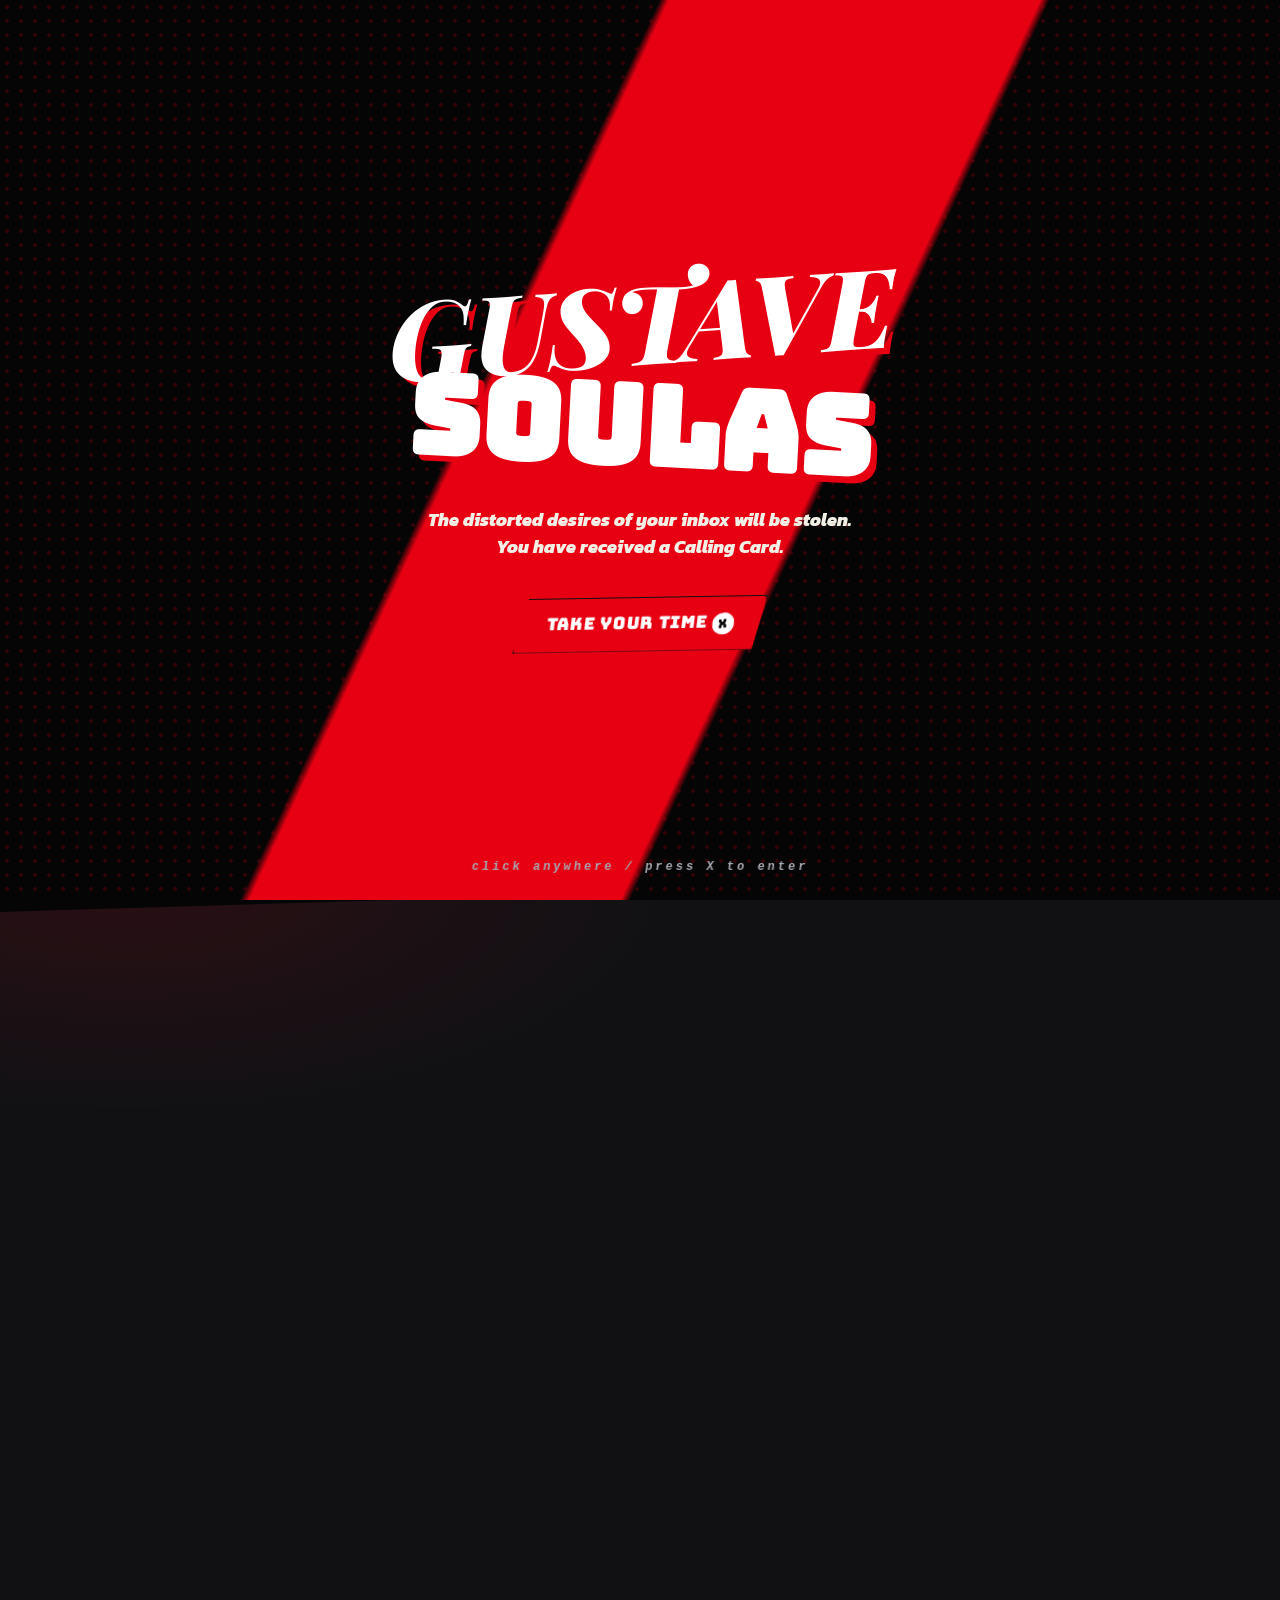
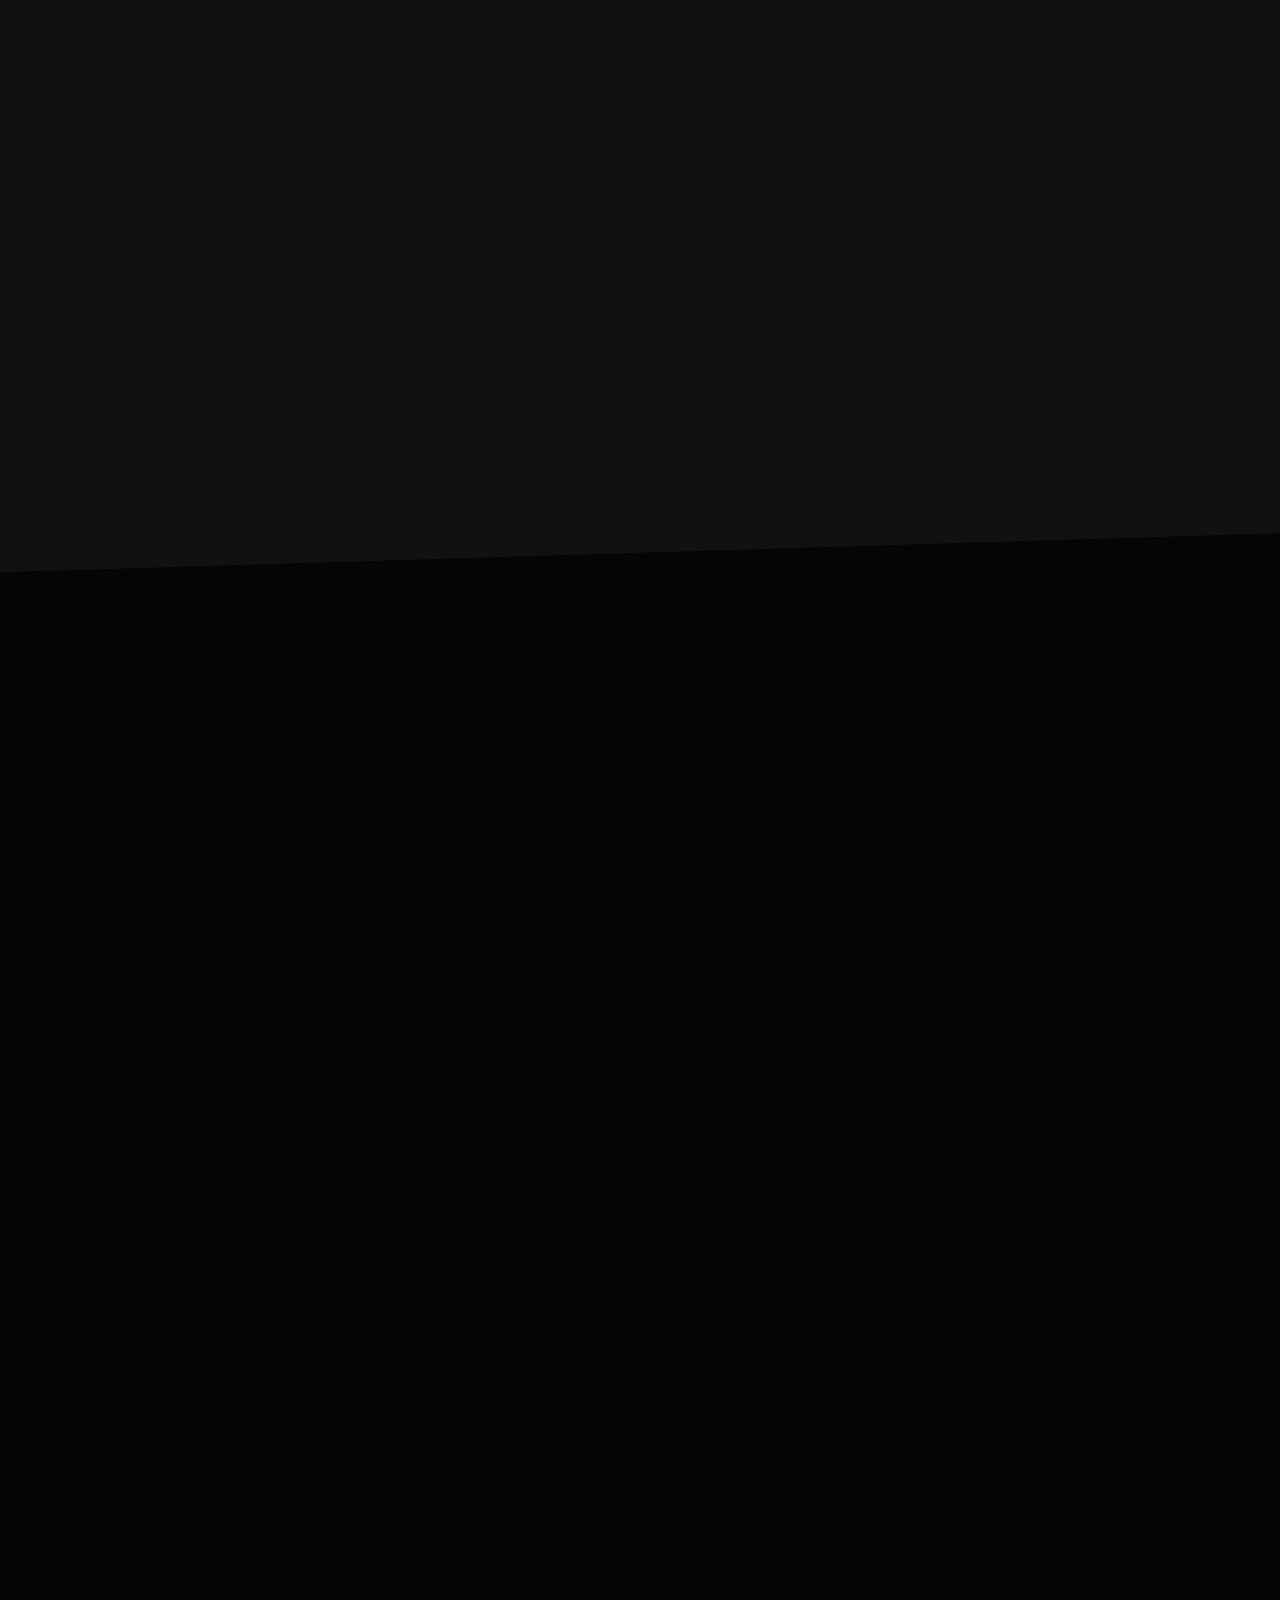
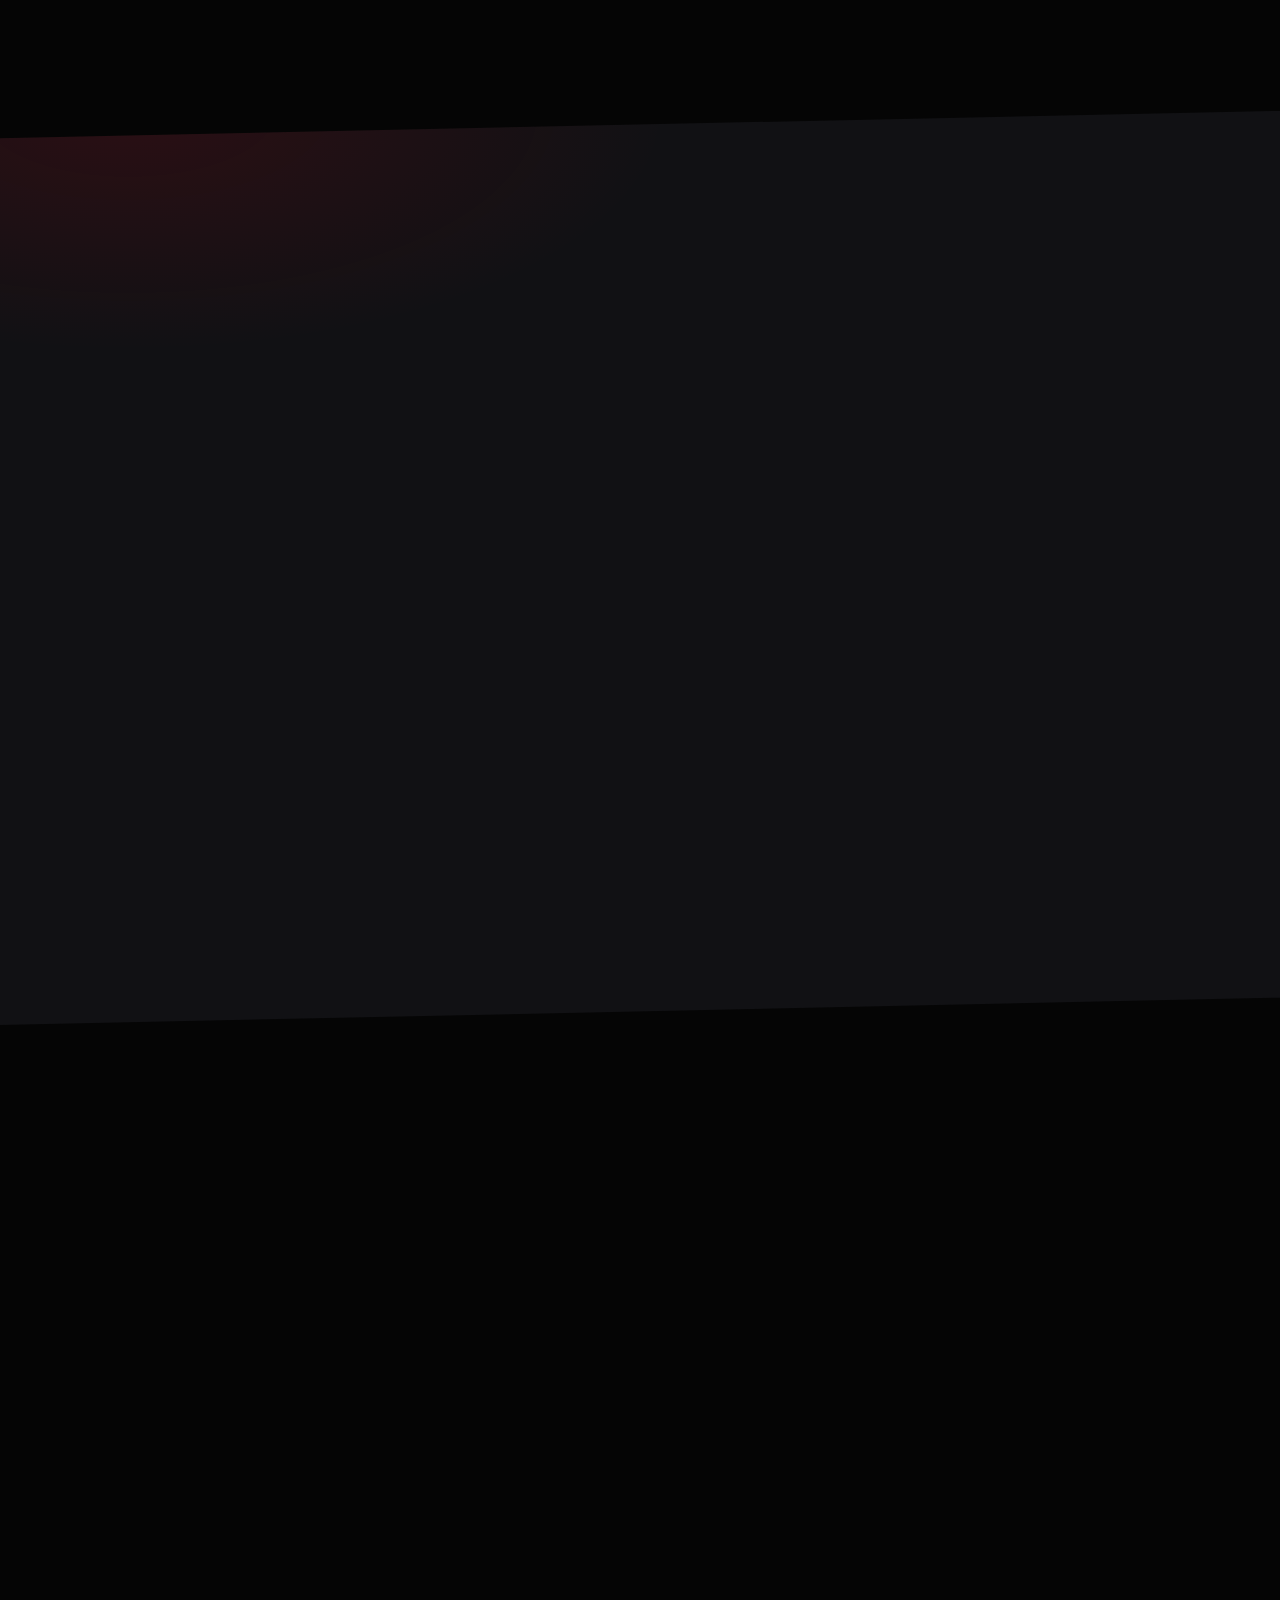
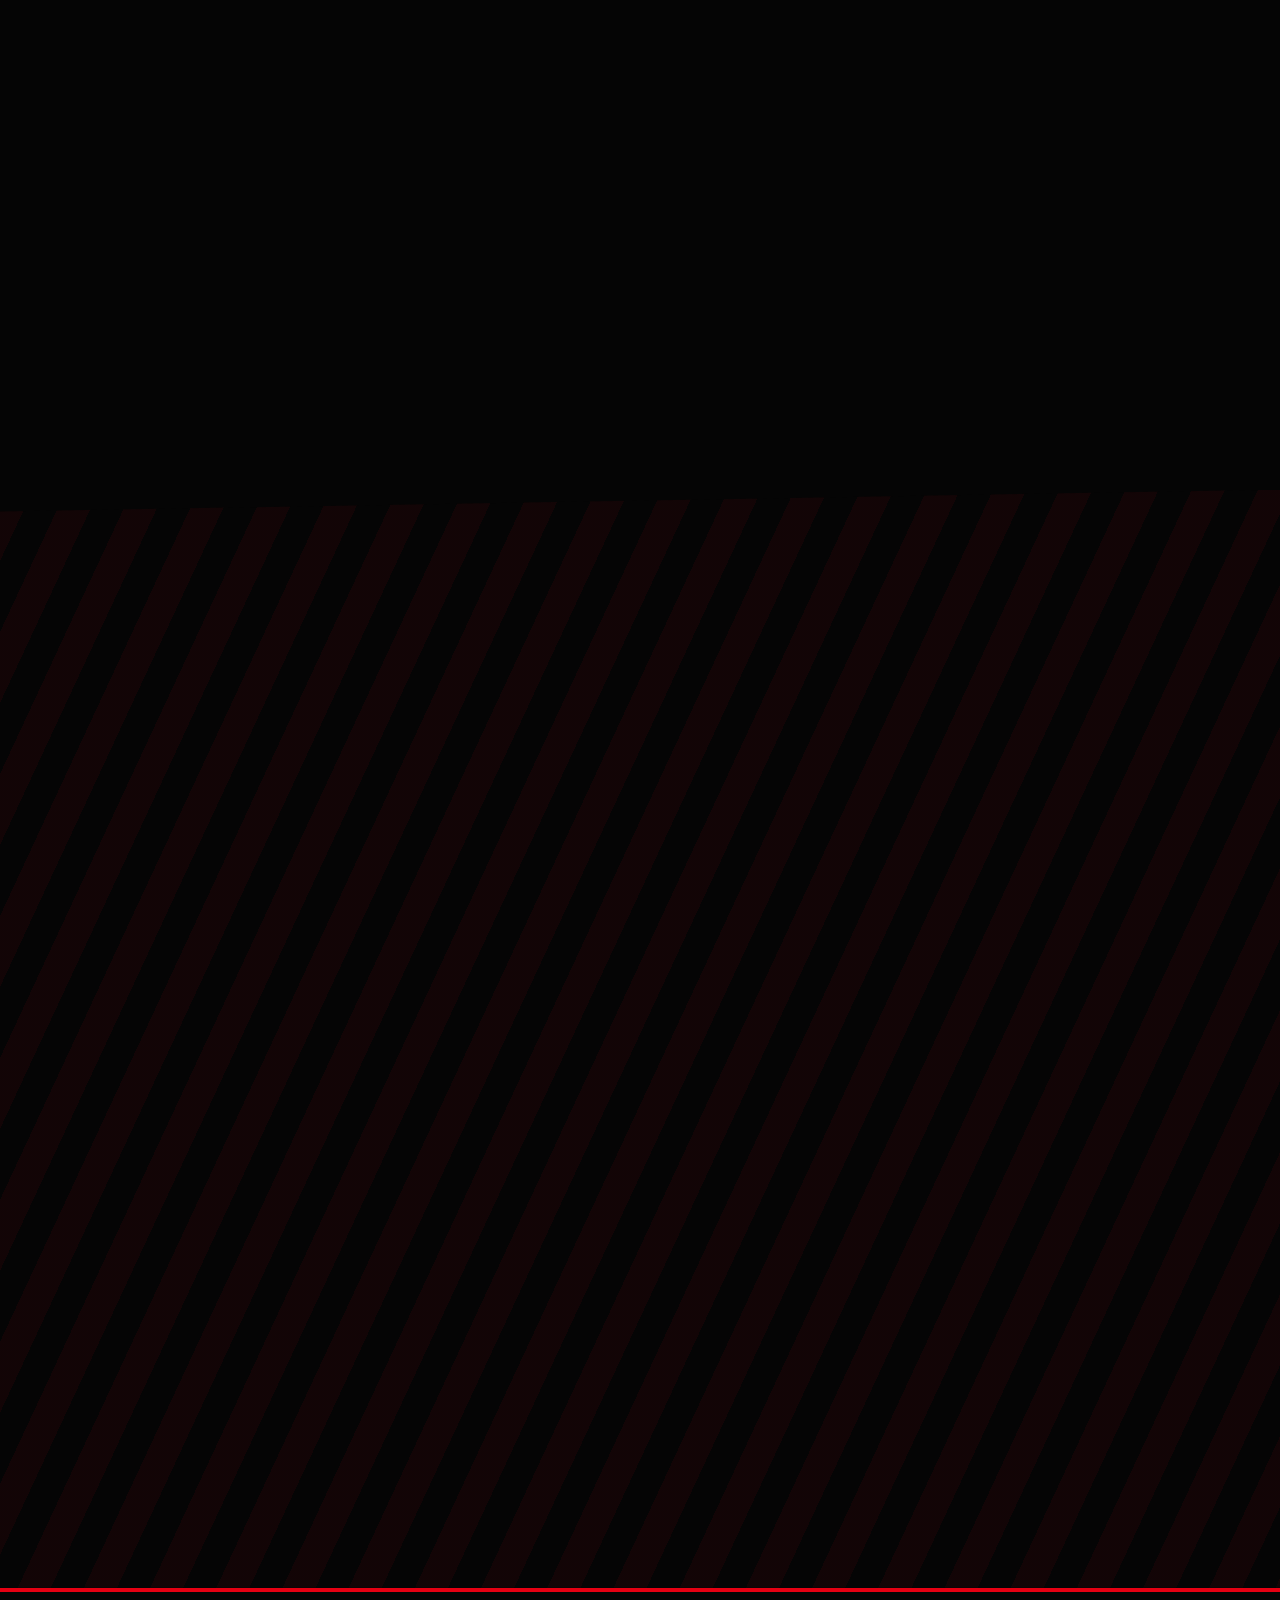
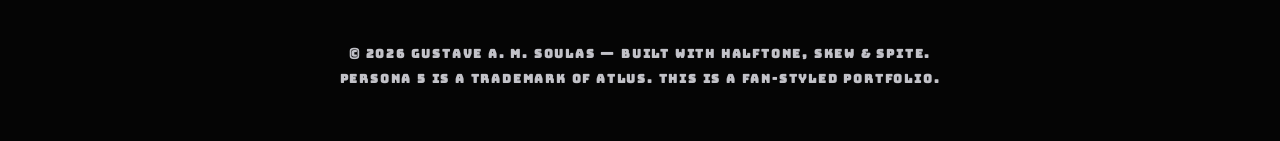
==== commit 575473ec: "Add 54s ParkScan live-flow demo video to Mission 01" ====
--- a/index.html
+++ b/index.html
@@ -206,6 +206,12 @@
             <li>AI outreach agent drafting a personalised Dutch letter per owner from live building data; <b>n8n</b> email automation with mandatory human approval.</li>
           </ul>
           <li><a class="inline-link" href="https://github.com/gustaveems/parkscan-nl" target="_blank" rel="noopener">github.com/gustaveems/parkscan-nl ↗</a> · <a class="inline-link" href="https://gustaveems.github.io/parkscan-nl/" target="_blank" rel="noopener">LIVE DEMO ↗</a> — the full app (PDOK scan, scoring, Dutch outreach drafts) runs entirely in your browser.</li>
+            <details class="demo-reveal">
+              <summary>▶&nbsp; WATCH THE HEIST · 0:54 <span class="demo-dur">SCAN → SCORE → DOSSIER → OUTREACH → DASHBOARD</span></summary>
+              <video controls preload="none" playsinline poster="assets/parkscan-demo-poster.png"
+                     src="assets/parkscan-flow.mp4" aria-label="ParkScan NL demo walkthrough: scan Amsterdam Centrum via live PDOK data, review candidate scores, open the owner dossier, queue outreach and view the dashboard."></video>
+              <p class="demo-note">Recorded live from <b>gustaveems.github.io/parkscan-nl</b> — no staging, no mock data.</p>
+            </details>
           <div class="mission__tags"><span>NODE/EXPRESS</span><span>POSTGRESQL+POSTGIS</span><span>MAPLIBRE</span><span>GEMINI 2.5</span><span>PUPPETEER</span><span>n8n</span></div>
         </div>
         <div class="mission__stamp">TREASURE<br>OBTAINED</div>
--- a/css/style.css
+++ b/css/style.css
@@ -618,3 +618,24 @@
   html{scroll-behavior:auto}
   .reveal{opacity:1;transform:none}
 }
+
+/* ---------- mission video reveal ---------- */
+.demo-reveal{margin-top:1.1rem}
+.demo-reveal summary{
+  display:inline-block;list-style:none;cursor:pointer;
+  font-family:var(--f-display);font-size:12px;letter-spacing:.12em;
+  background:var(--yellow);color:var(--black);
+  padding:8px 16px;clip-path:var(--clip-tag);transform:skew(-6deg);
+  transition:transform .18s var(--jit),filter .18s;
+}
+.demo-reveal summary::-webkit-details-marker{display:none}
+.demo-reveal summary:hover{transform:skew(-6deg) translate(-2px,-2px);filter:brightness(1.08)}
+.demo-reveal .demo-dur{color:var(--red-deep);font-family:var(--f-mono);font-size:9px;margin-left:8px}
+.demo-reveal video{
+  display:block;width:100%;max-width:860px;margin-top:14px;
+  border:3px solid var(--white);border-radius:8px;
+  box-shadow:10px 10px 0 rgba(230,0,18,.35);
+  transform:skew(-.5deg);
+}
+.demo-reveal .demo-note{margin-top:8px;font-family:var(--f-mono);font-size:10px;letter-spacing:.14em;color:#b0b0b8}
+.demo-reveal .demo-note b{color:var(--cyan)}
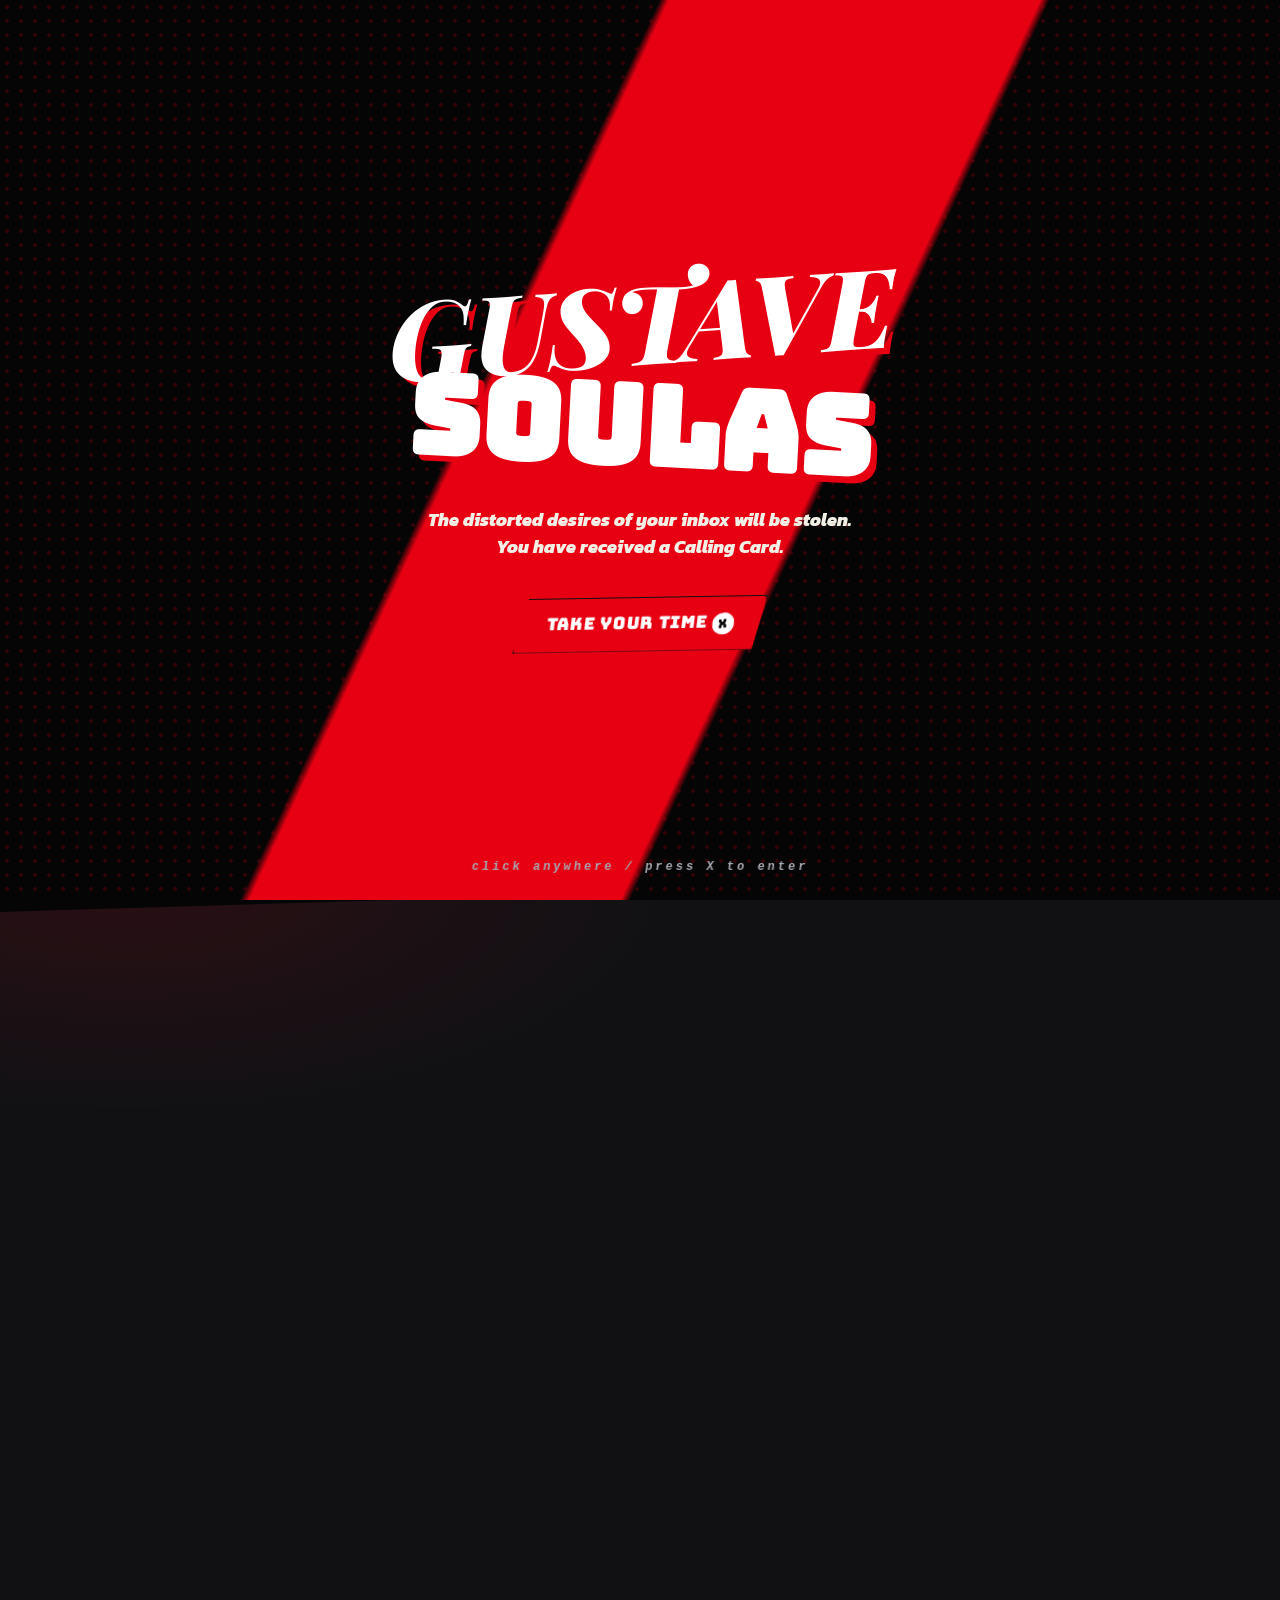
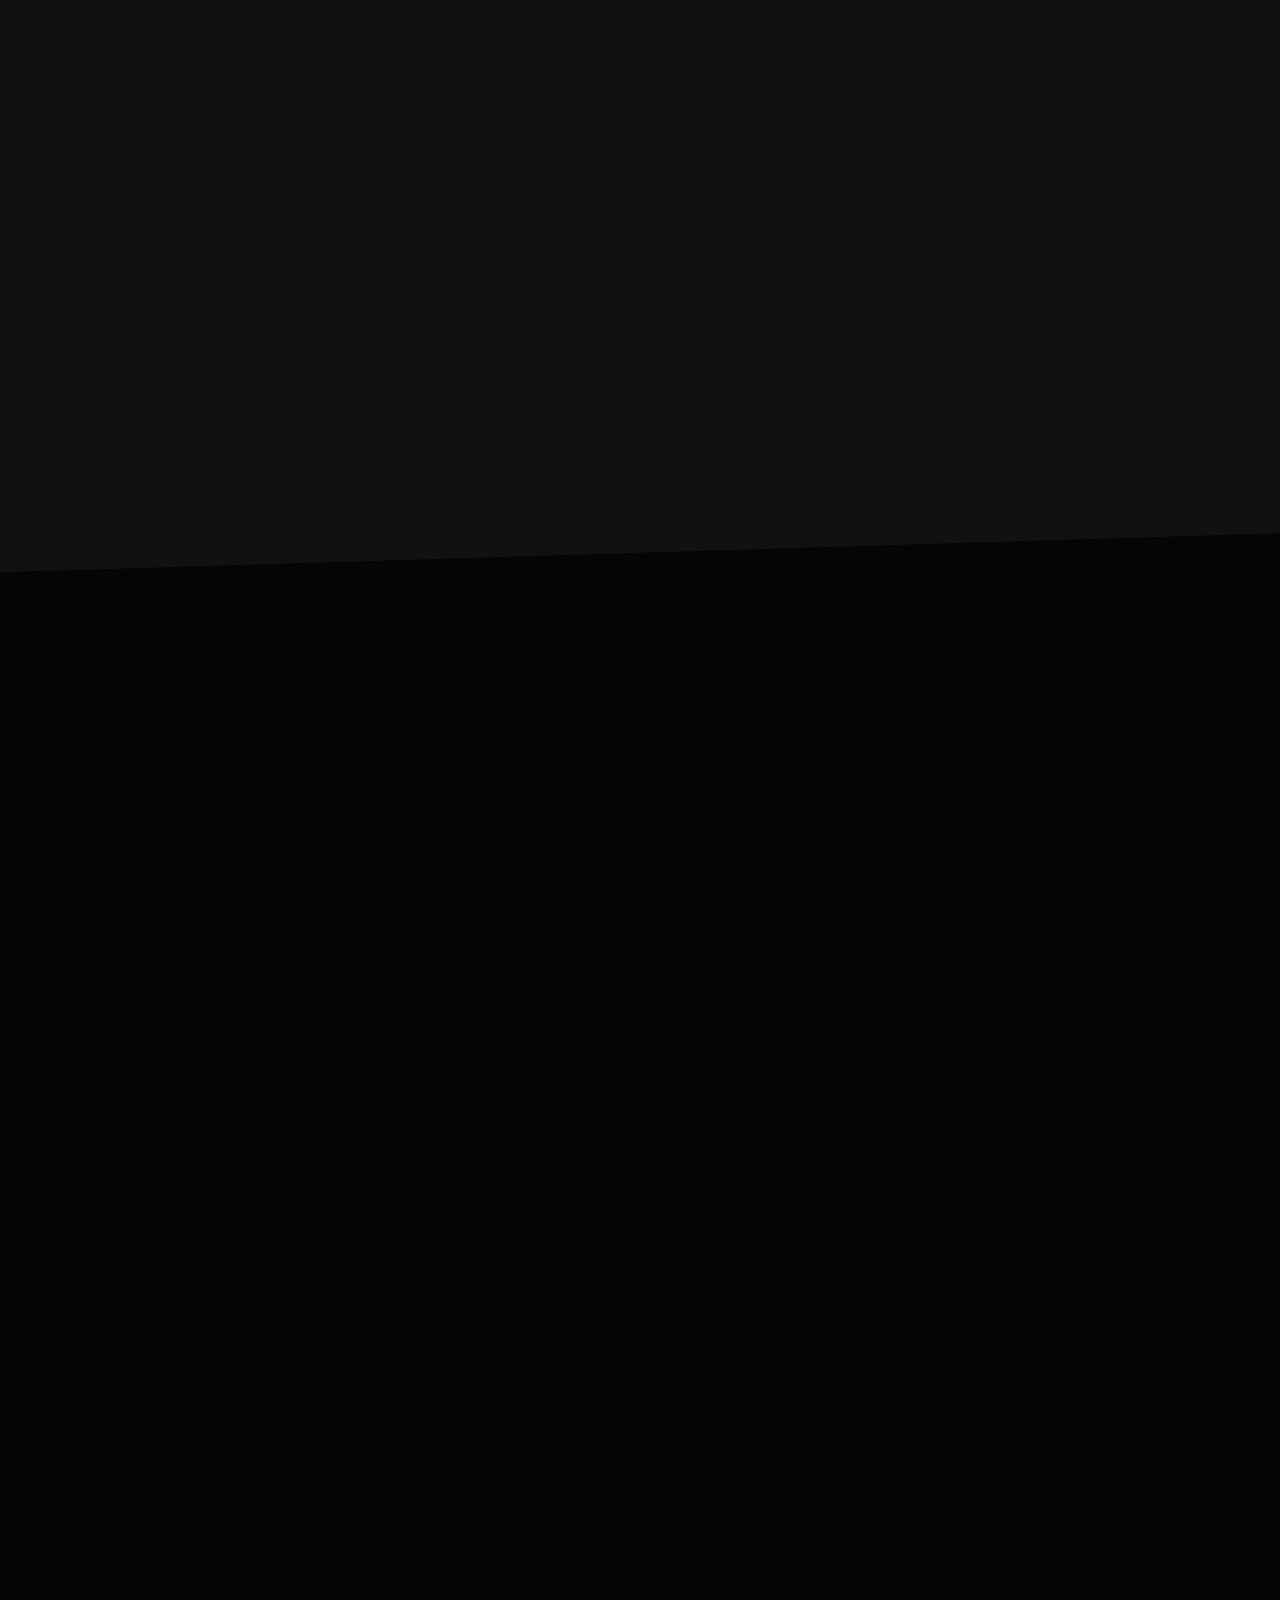
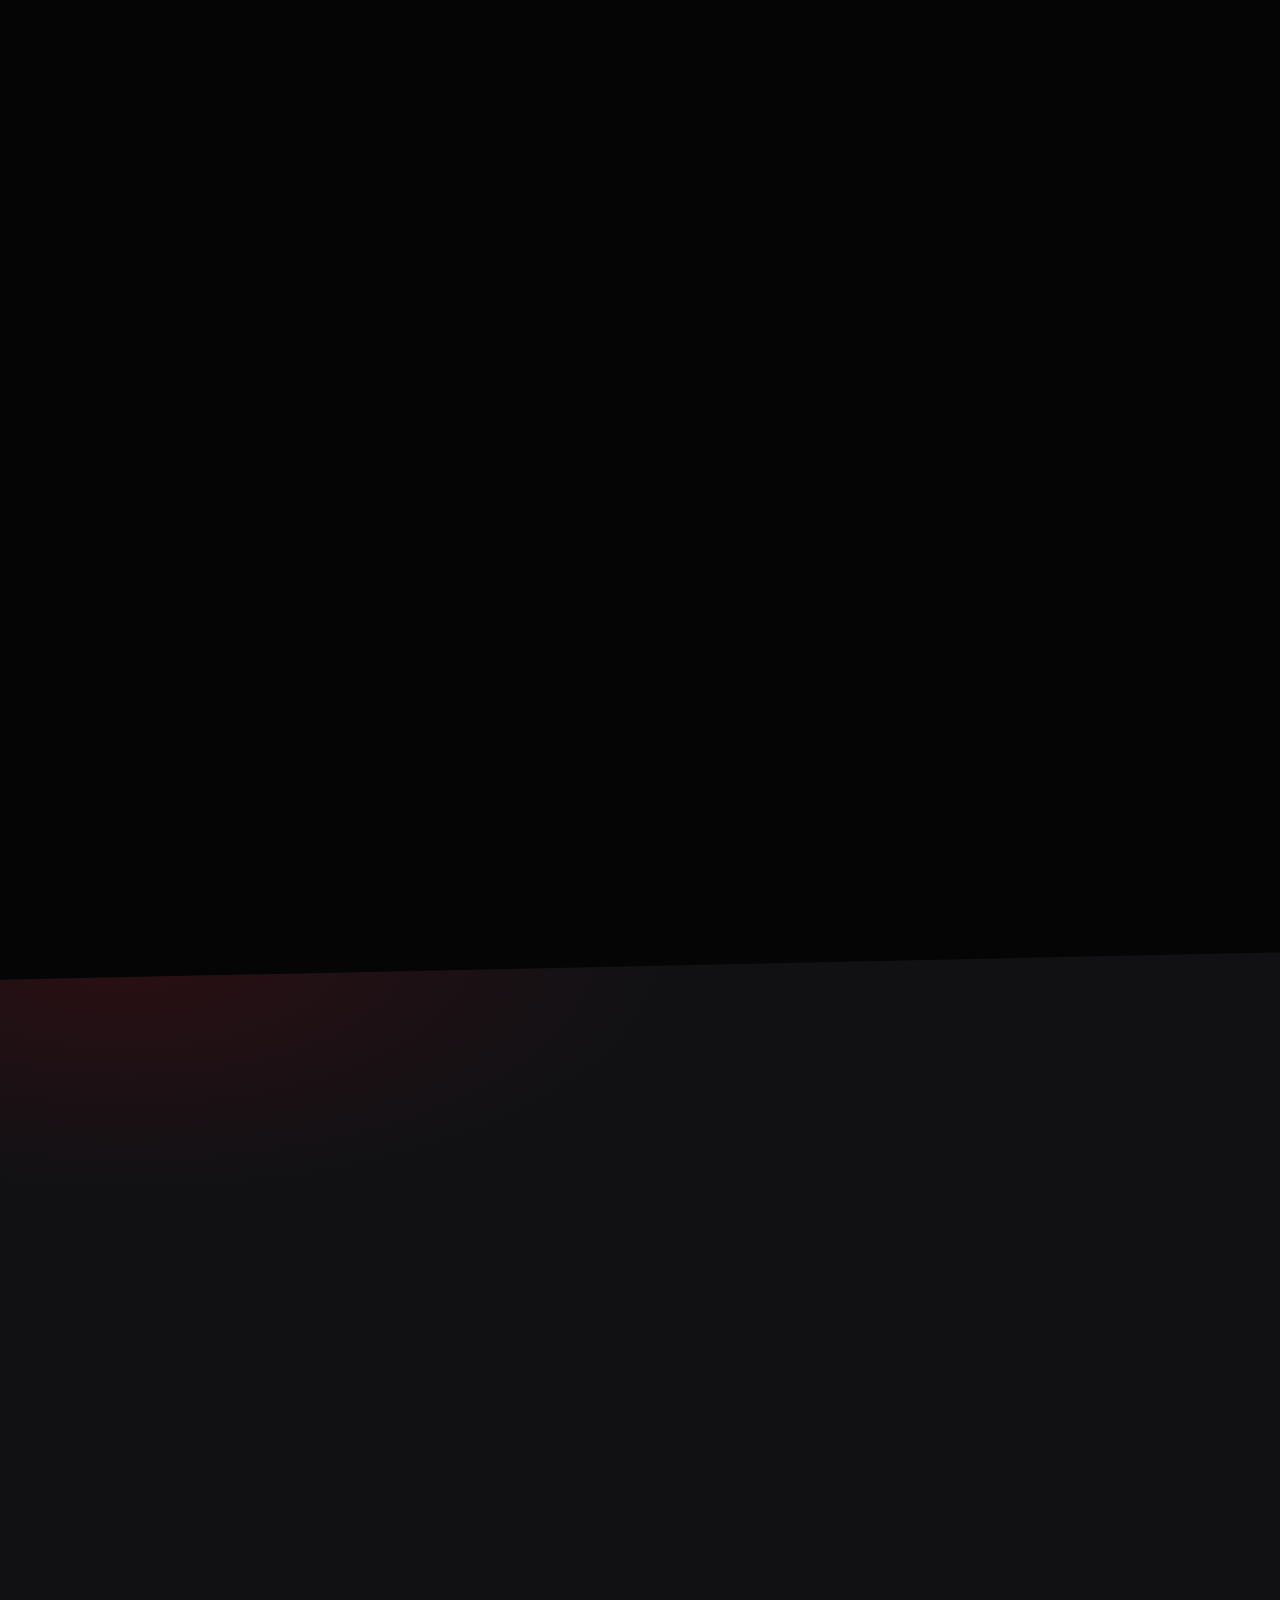
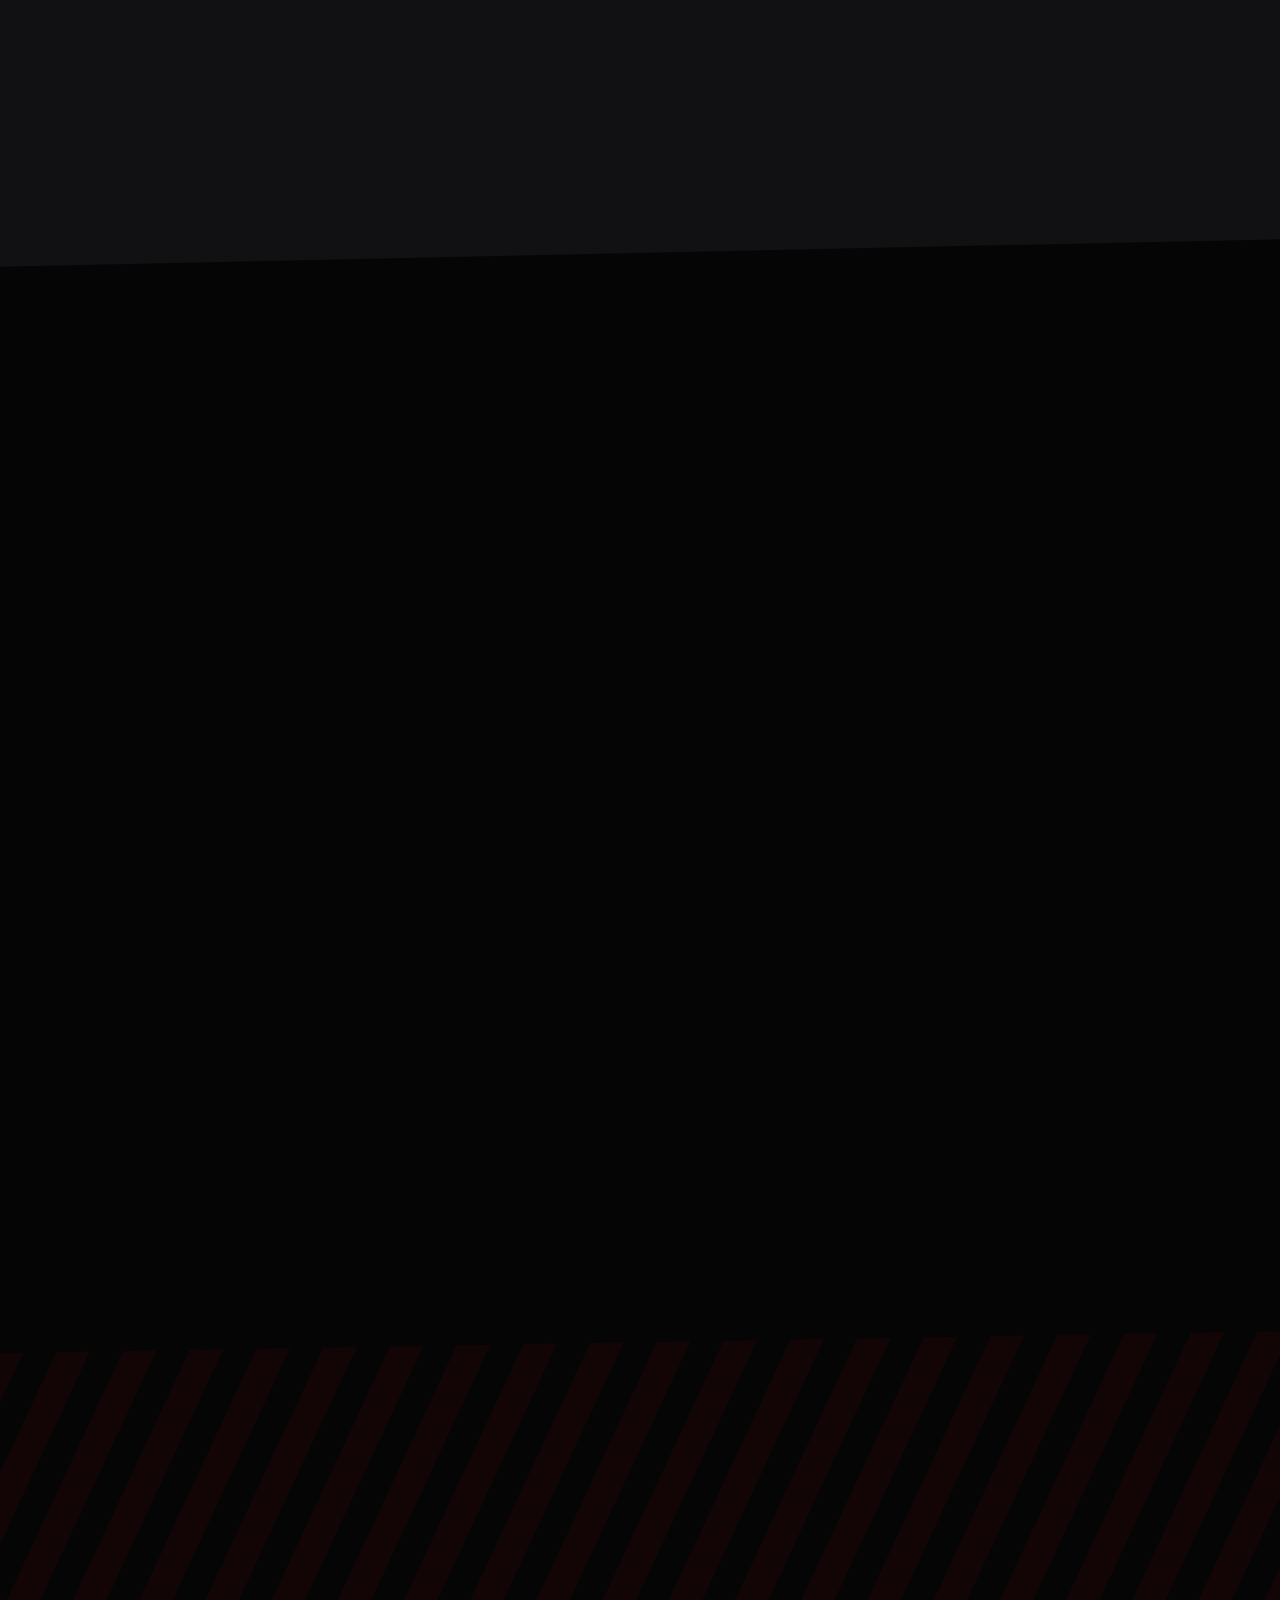
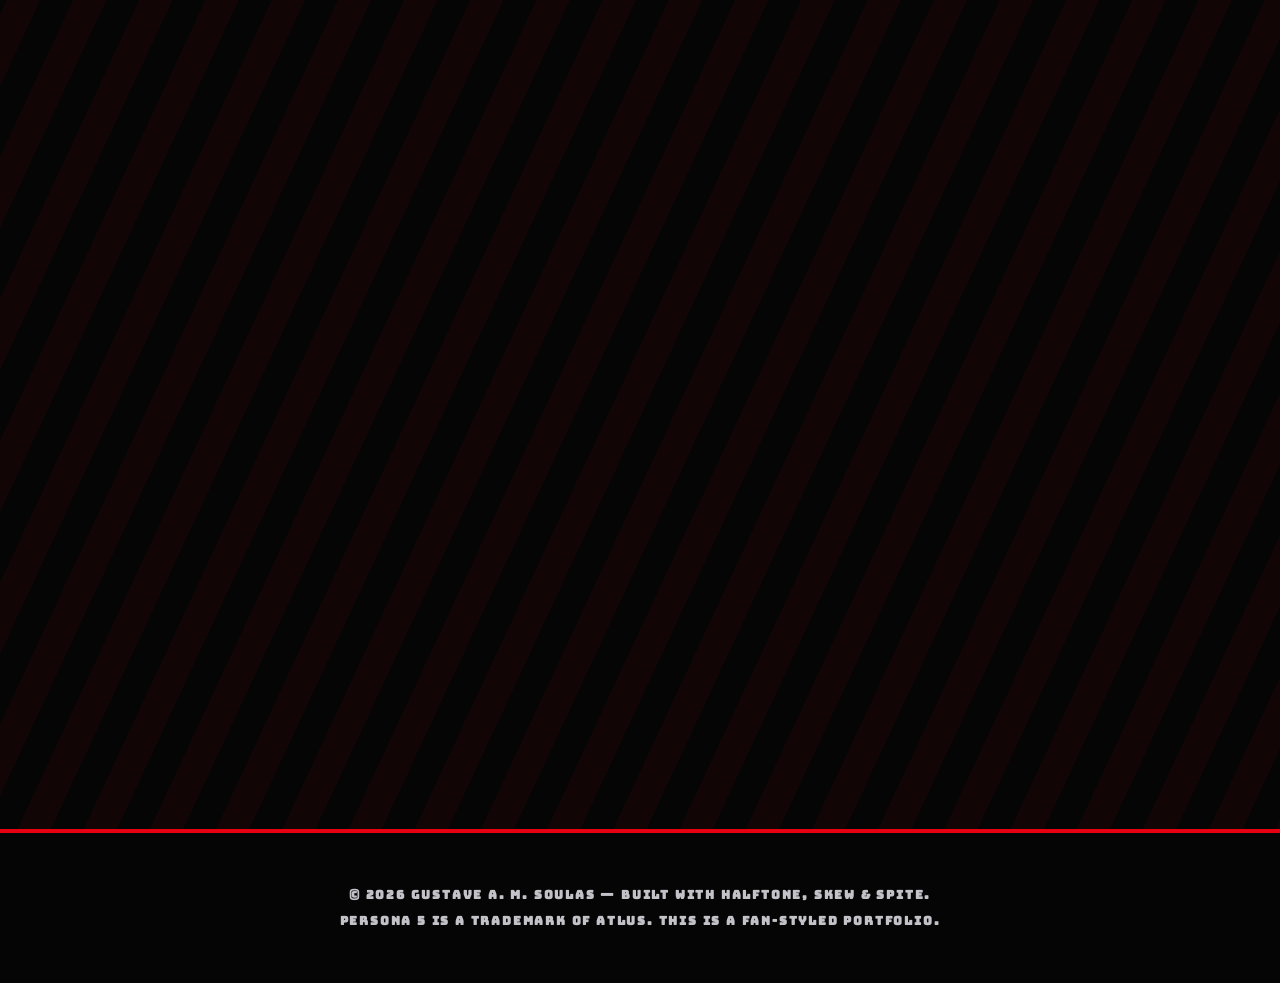
==== commit dc8f1699: "Insert VacancyOracle mission card (08) + figure styling; renumber Lefty/Foto/Raid" ====
--- a/index.html
+++ b/index.html
@@ -303,8 +303,24 @@
         <div class="mission__stamp">TREASURE<br>OBTAINED</div>
       </article>
 
+      <article class="mission reveal" style="--d:.44s">
+        <div class="mission__num">08</div>
+        <div class="mission__body">
+          <p class="mission__meta">SELF-DIRECTED · 2026 → NOW · <b>ML · COMPUTER VISION · PUBLIC DATA</b></p>
+          <h3 class="mission__title">VACANCYORACLE — THE ML SUCCESSOR</h3>
+          <ul>
+            <li>ParkScan's scoring rules graduate to learned models: <b>701 hand-labeled Dutch commercial addresses</b> (one session), <b>4,071 Street View images embedded locally</b> with SigLIP, evaluation protocol frozen before any model was fit.</li>
+            <li>First light: zero-shot vision doubles the rules engine's PR-AUC (0.048 vs 0.032 vs 0.024 majority) — active-learning batch now running to fix the positive-class sparsity.</li>
+            <li><a class="inline-link" href="https://github.com/gustaveems/vacancy-oracle" target="_blank" rel="noopener">github.com/gustaveems/vacancy-oracle ↗</a> — baselines, label studio &amp; findings published as they land.</li>
+          </ul>
+          <img class="mission-figure" src="assets/pr_curves.png" alt="Precision-recall curves: SigLIP zero-shot vision vs ParkScan rules vs random on 539 human labels" loading="lazy">
+          <div class="mission__tags"><span>PYTHON</span><span>PYTORCH</span><span>SIGLIP</span><span>PDOK/BAG</span><span>ACTIVE LEARNING</span></div>
+        </div>
+        <div class="mission__stamp mission__stamp--gold">ACTIVE<br>QUEST</div>
+      </article>
+
       <article class="mission reveal" style="--d:.4s">
-        <div class="mission__num">08</div>
+        <div class="mission__num">09</div>
         <div class="mission__body">
           <p class="mission__meta">LEFTY — PARIS, FR · MAR 2023 · <b>SOFTWARE &amp; DATA INTERN</b></p>
           <h3 class="mission__title">THE SOCIAL ANALYTICS PALACE</h3>
@@ -318,7 +334,7 @@
       </article>
 
       <article class="mission reveal" style="--d:.46s">
-        <div class="mission__num">09</div>
+        <div class="mission__num">10</div>
         <div class="mission__body">
           <p class="mission__meta">FOTOGRAFISKA — SHANGHAI, CN · MAY 2022 · <b>APP DEV INTERN</b></p>
           <h3 class="mission__title">THE MUSEUM APP HEIST</h3>
@@ -331,7 +347,7 @@
       </article>
 
       <article class="mission mission--live reveal" style="--d:.52s">
-        <div class="mission__num">10</div>
+        <div class="mission__num">11</div>
         <div class="mission__body">
           <p class="mission__meta">GITHUB — LIVE FEED · <b>ACTIVE</b></p>
           <h3 class="mission__title">REPOSITORY RAID <span class="blink">●</span></h3>
--- a/css/style.css
+++ b/css/style.css
@@ -639,3 +639,10 @@
 }
 .demo-reveal .demo-note{margin-top:8px;font-family:var(--f-mono);font-size:10px;letter-spacing:.14em;color:#b0b0b8}
 .demo-reveal .demo-note b{color:var(--cyan)}
+
+.mission-figure{
+  display:block;width:100%;max-width:560px;margin:1.2rem 0 .2rem;
+  border:3px solid var(--white);border-radius:8px;
+  transform:skew(-1deg) rotate(-.6deg);
+  box-shadow:8px 8px 0 rgba(230,0,18,.35);
+}
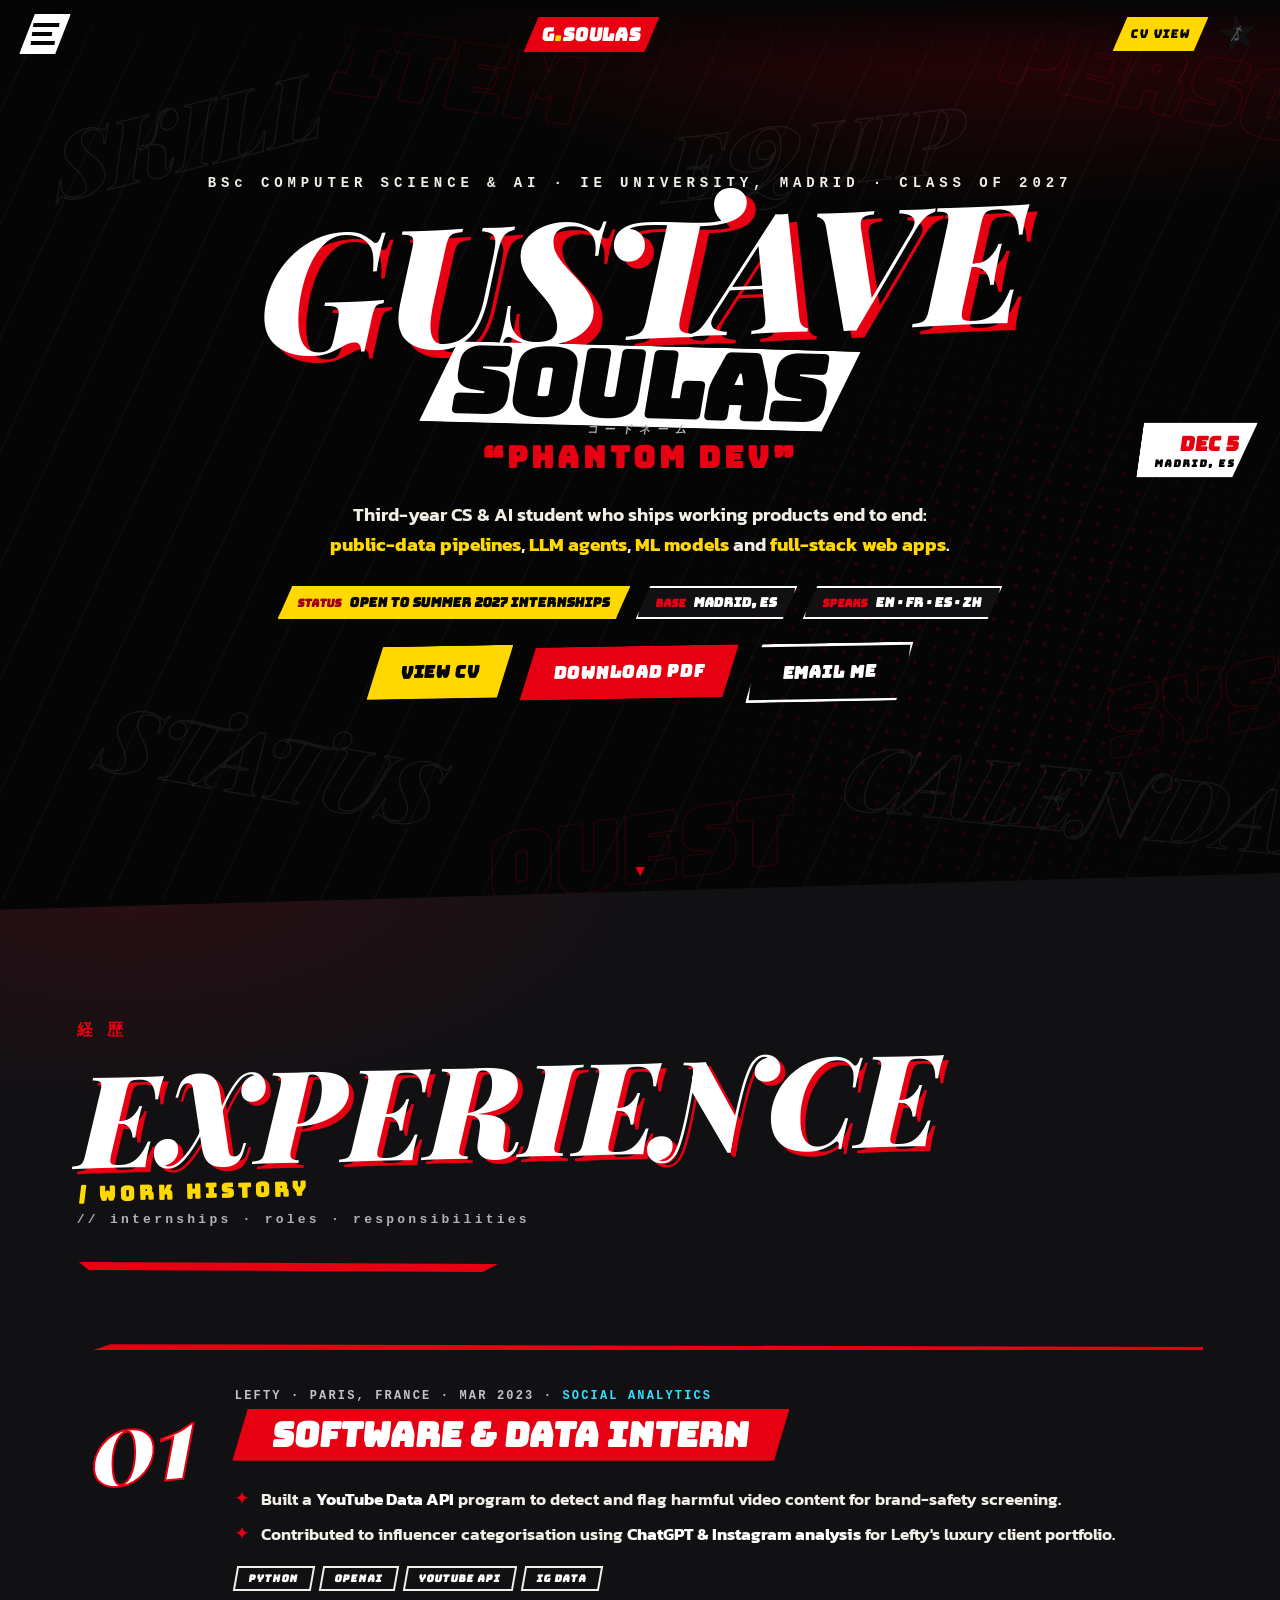
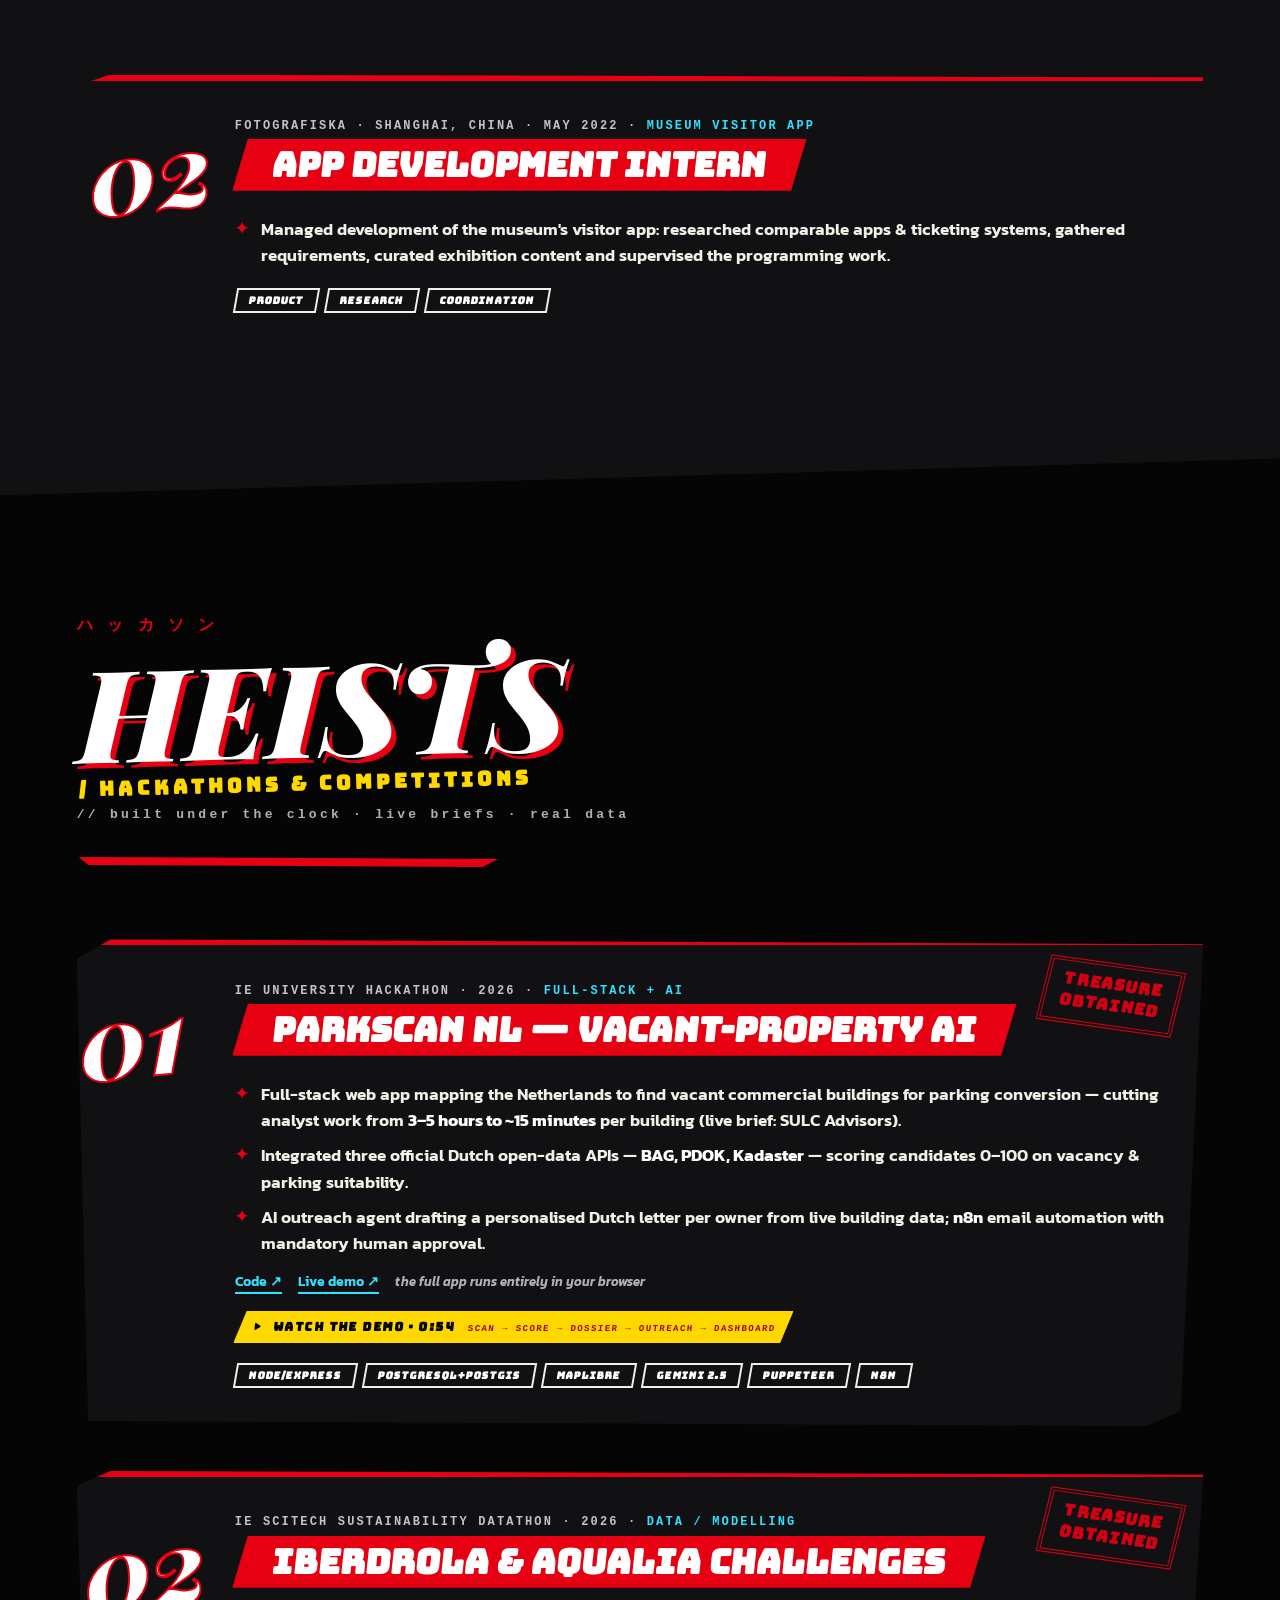
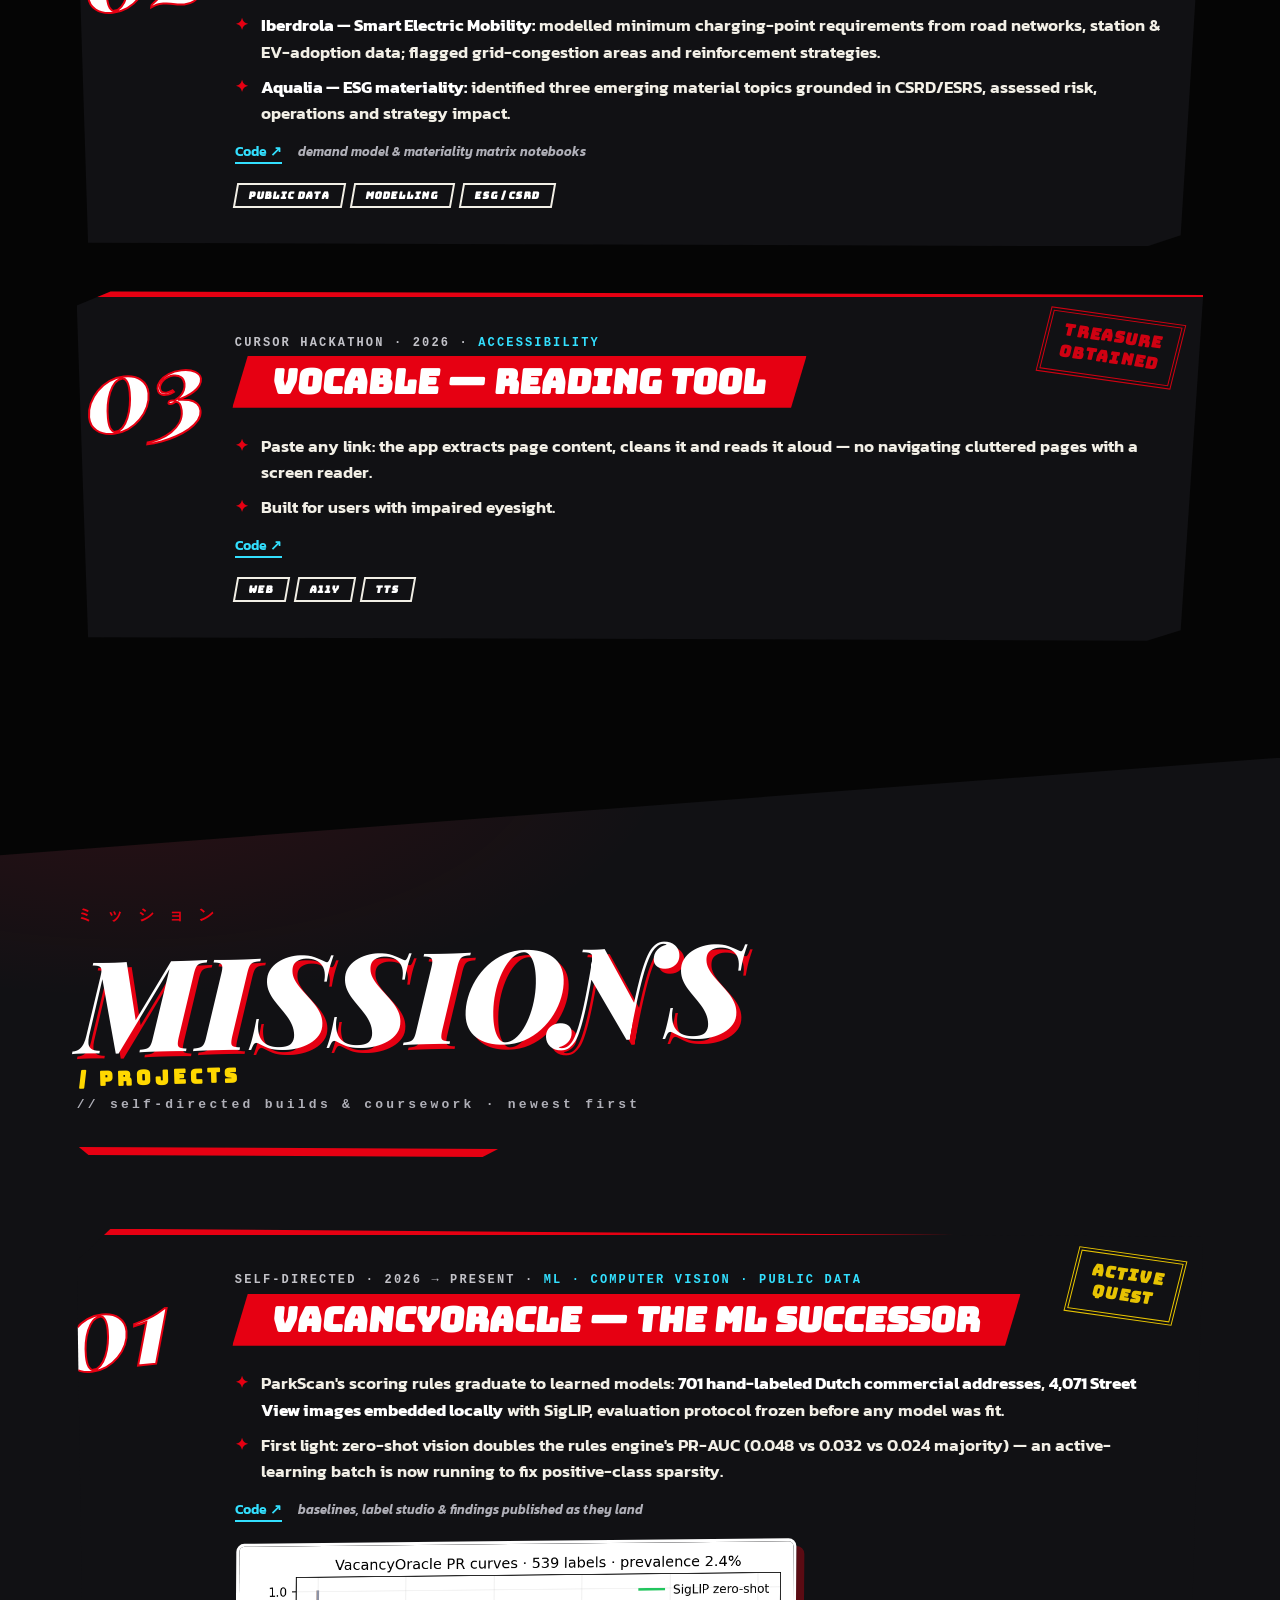
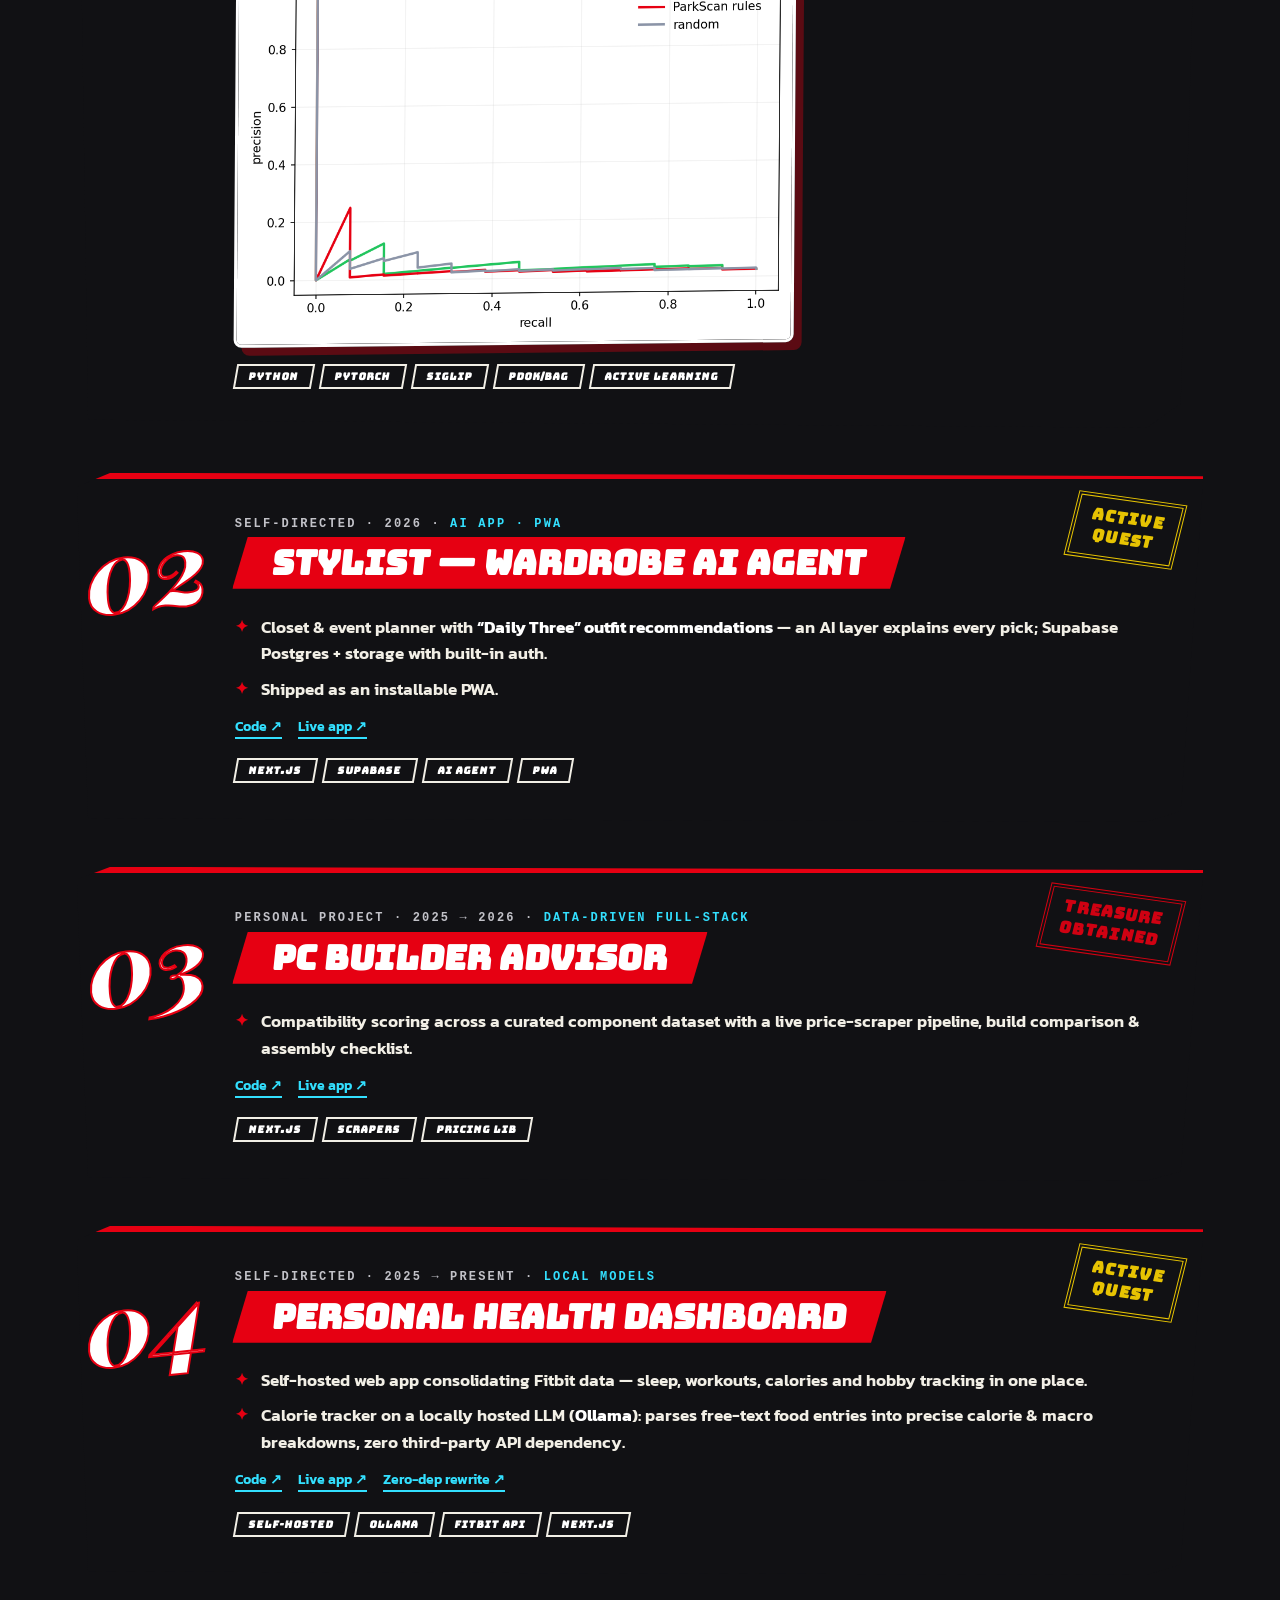
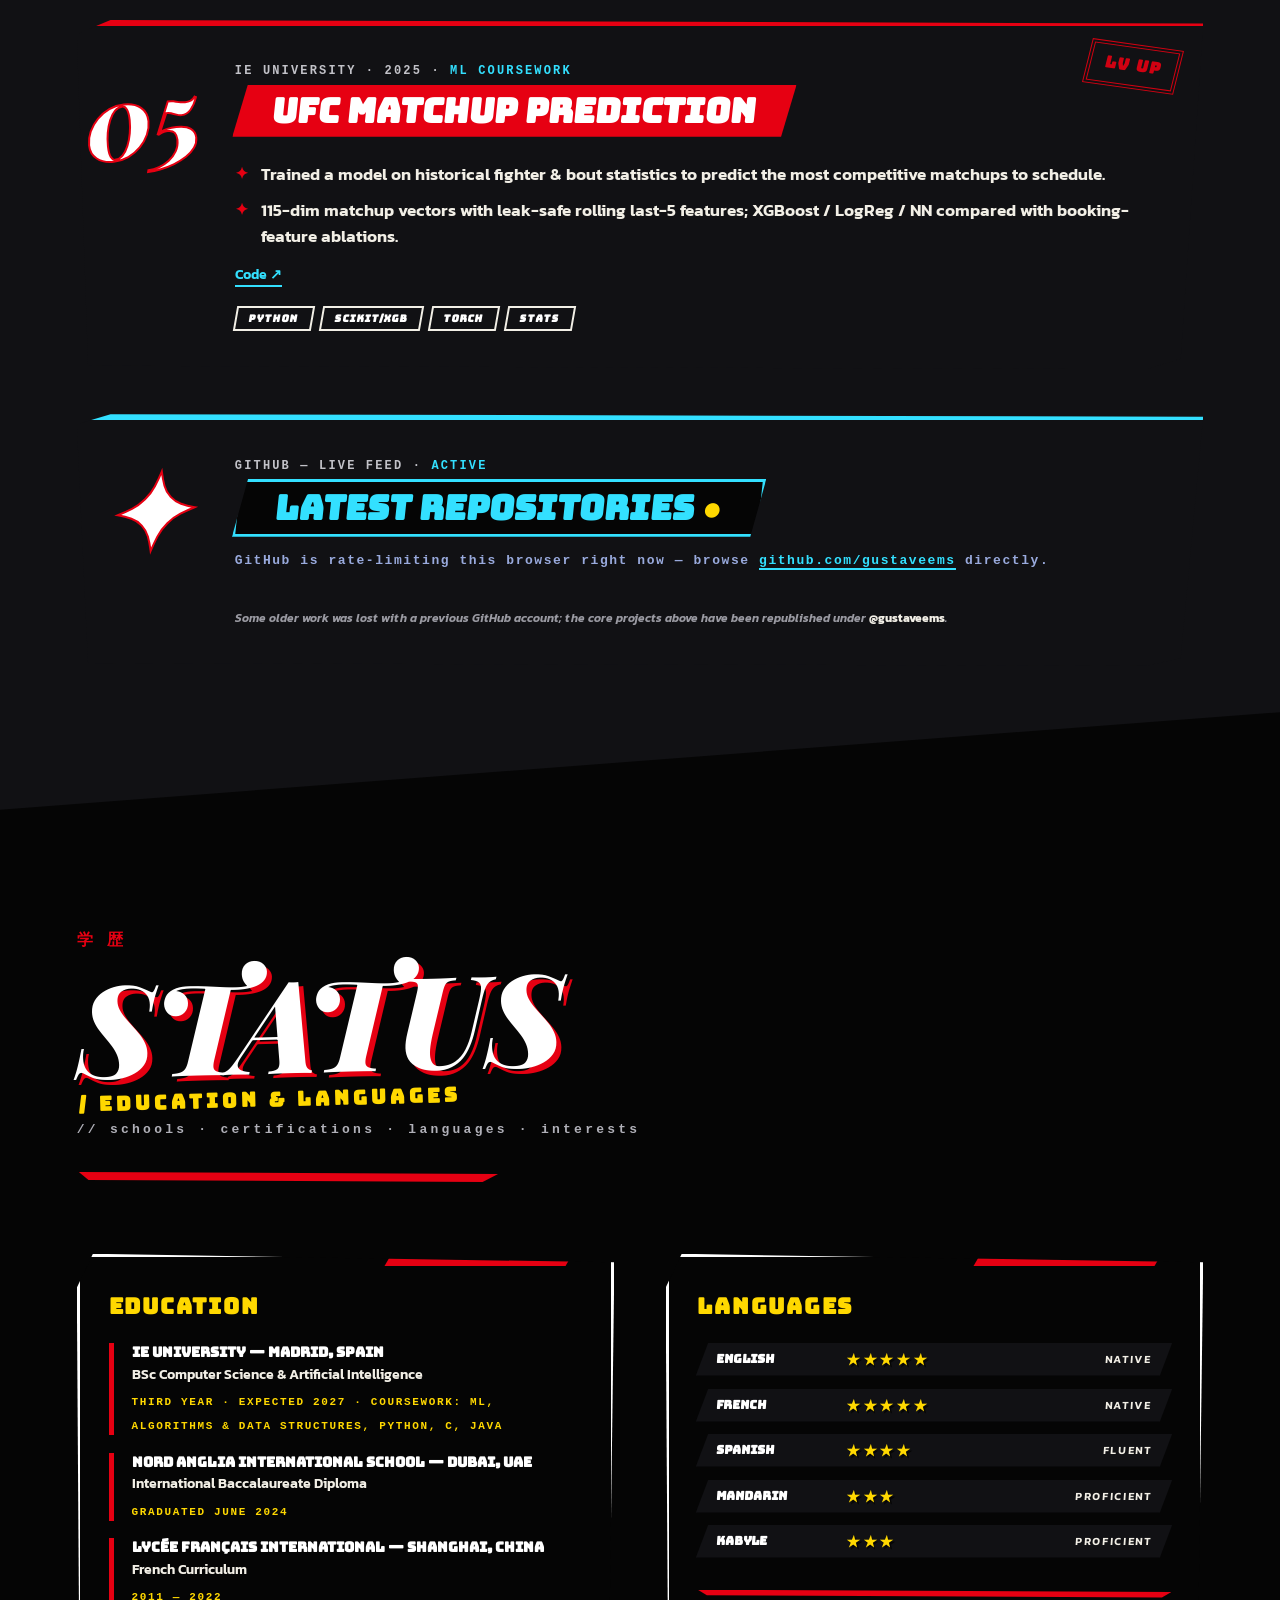
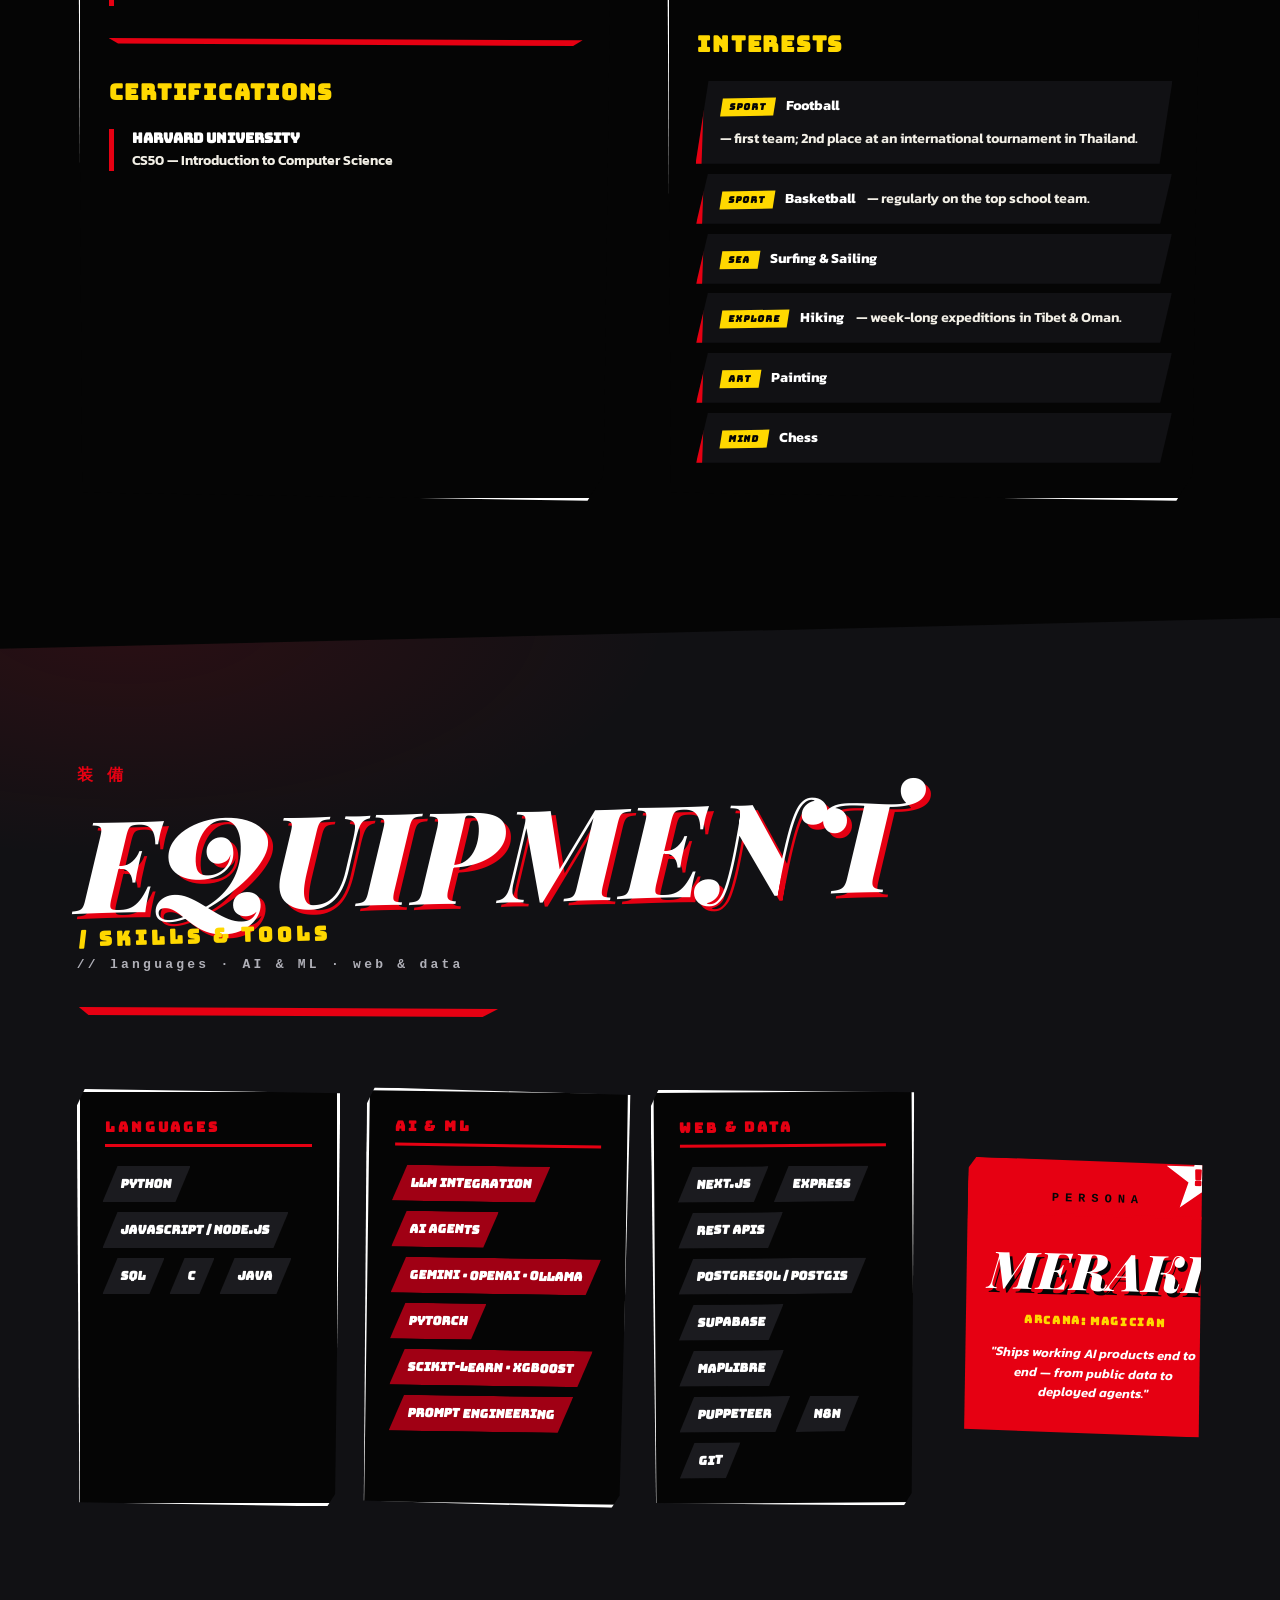
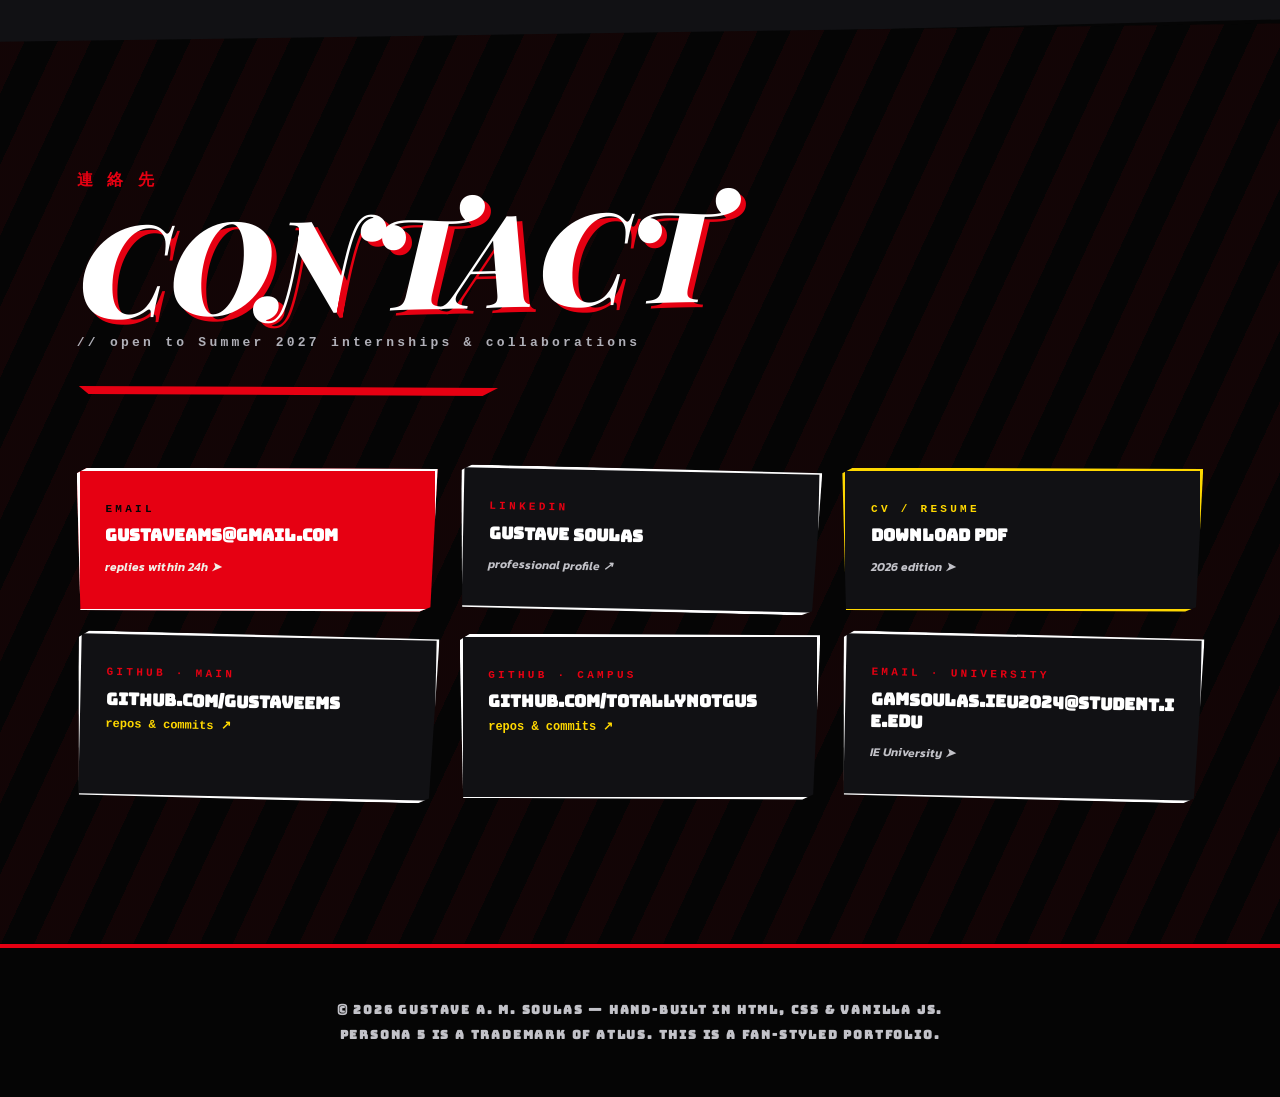
==== commit 4b10a752: "Add recruiter CV view and restructure portfolio for clarity - CV VIEW toggle (and shareable #cv link" ====
--- a/index.html
+++ b/index.html
@@ -1,16 +1,16 @@
 <!DOCTYPE html>
-<html lang="en">
+<html lang="en" class="no-js">
 <head>
   <meta charset="UTF-8">
   <meta name="viewport" content="width=device-width, initial-scale=1.0">
-  <title>GUSTAVE SOULAS // PHANTOM PORTFOLIO</title>
-  <meta name="description" content="The Phantom Portfolio of Gustave Soulas — Computer Science & AI student at IE University. Status, Missions, Equipment, Confidants and Contact.">
+  <title>Gustave Soulas — CS &amp; AI Student · Portfolio &amp; CV</title>
+  <meta name="description" content="Gustave Soulas — BSc Computer Science & AI student at IE University, Madrid. Public-data pipelines, LLM agents, ML models and full-stack web apps. Open to Summer 2027 internships.">
   <meta name="author" content="Gustave Soulas">
   <meta name="theme-color" content="#050505">
   <link rel="canonical" href="https://gustaveems.github.io/p5-portfolio/">
   <link rel="icon" type="image/svg+xml" href="favicon.svg">
   <meta property="og:type" content="website">
-  <meta property="og:title" content="GUSTAVE SOULAS // PHANTOM PORTFOLIO">
+  <meta property="og:title" content="Gustave Soulas — CS & AI Student · Portfolio & CV">
   <meta property="og:description" content="BSc CS & AI student at IE University. Public-data pipelines, LLM agents, ML models, full-stack web apps. Open to Summer 2027 internships.">
   <meta property="og:url" content="https://gustaveems.github.io/p5-portfolio/">
   <meta property="og:image" content="https://gustaveems.github.io/p5-portfolio/assets/og-cover.png">
@@ -18,6 +18,11 @@
   <link rel="preconnect" href="https://fonts.gstatic.com" crossorigin>
   <link href="https://fonts.googleapis.com/css2?family=Bungee&family=Kanit:ital,wght@0,600;0,800;1,600;1,800;1,900&family=Playfair+Display:ital,wght@1,800;1,900&display=swap" rel="stylesheet">
   <link rel="stylesheet" href="css/style.css">
+  <script>
+    /* apply CV view before first paint so #cv links never flash the themed site */
+    document.documentElement.classList.remove("no-js");
+    if (location.hash === "#cv") document.documentElement.classList.add("cv-mode");
+  </script>
   <script type="application/ld+json">
   {
     "@context": "https://schema.org",
@@ -25,6 +30,7 @@
     "name": "Gustave Soulas",
     "url": "https://gustaveems.github.io/p5-portfolio/",
     "email": "gustaveams@gmail.com",
+    "address": { "@type": "PostalAddress", "addressLocality": "Madrid", "addressCountry": "ES" },
     "alumniOf": { "@type": "CollegeOrUniversity", "name": "IE University — BSc Computer Science & AI" },
     "knowsAbout": ["Python", "LLM Agents", "Machine Learning", "Full-stack Web", "SQL/PostGIS", "API Integration"],
     "sameAs": [
@@ -37,19 +43,17 @@
 </head>
 <body>
 
-  <!-- ============ CALLING CARD / INTRO OVERLAY ============ -->
-  <div id="intro" class="intro" role="dialog" aria-modal="true" aria-label="Intro screen">
+  <a class="skip-link" href="#experience">Skip to content</a>
+
+  <!-- ============ CALLING CARD (plays once, never blocks) ============ -->
+  <div id="intro" class="intro" aria-hidden="true">
     <div class="intro__halftone"></div>
     <div class="intro__slash"></div>
     <div class="intro__card">
       <p class="intro__from">FROM</p>
-      <h1 class="intro__name"><span class="ransom ransom--serif">GUSTAVE</span> <span class="ransom ransom--block">SOULAS</span></h1>
-      <p class="intro__msg">The distorted desires of your inbox will be stolen.<br>You have received a Calling Card.</p>
-      <button id="enterBtn" class="btn btn--red intro__btn" data-sfx="confirm">
-        TAKE YOUR TIME <span class="key">X</span>
-      </button>
-    </div>
-    <p class="intro__hint">click anywhere / press X to enter</p>
+      <p class="intro__name"><span class="ransom ransom--serif">GUSTAVE</span> <span class="ransom ransom--block">SOULAS</span></p>
+      <p class="intro__msg">You have received a Calling Card.</p>
+    </div>
   </div>
 
   <!-- ============ FULLSCREEN SLASH TRANSITION ============ -->
@@ -57,29 +61,34 @@
     <span class="slash-wipe__word"></span>
   </div>
 
-  <!-- ============ NAVIGATION (PAUSE MENU) ============ -->
+  <!-- ============ NAVIGATION ============ -->
   <header class="topbar">
-    <button id="menuToggle" class="menu-toggle" aria-label="Open menu" aria-expanded="false" data-sfx="hover">
+    <button id="menuToggle" class="menu-toggle" aria-label="Open menu" aria-expanded="false" aria-controls="menu" data-sfx="hover">
       <span></span><span></span><span></span>
     </button>
-    <a href="#hero" class="topbar__logo" data-nav data-sfx="hover">P5<span>.</span>PORTFOLIO</a>
-    <button id="soundToggle" class="sound-toggle" aria-label="Toggle sound" data-sfx="none">♪</button>
+    <a href="#hero" class="topbar__logo" data-nav data-sfx="hover">G<span>.</span>SOULAS</a>
+    <div class="topbar__actions">
+      <button id="printBtn" class="tb-btn cv-only-inline" type="button">PRINT / SAVE PDF</button>
+      <button id="cvToggle" class="tb-btn" type="button" aria-pressed="false">CV VIEW</button>
+      <button id="soundToggle" class="sound-toggle" type="button" aria-label="Toggle sound" data-sfx="none">♪</button>
+    </div>
   </header>
 
   <nav id="menu" class="menu" aria-label="Main navigation" aria-hidden="true">
     <div class="menu__halftone"></div>
     <ul class="menu__list">
-      <li><a href="#status"    data-nav data-sfx="hover"><em>01</em> STATUS<em class="jp" lang="ja">ステータス</em></a></li>
-      <li><a href="#missions"  data-nav data-sfx="hover"><em>02</em> MISSIONS<em class="jp" lang="ja">ミッション</em></a></li>
-      <li><a href="#equipment" data-nav data-sfx="hover"><em>03</em> EQUIPMENT<em class="jp" lang="ja">装備</em></a></li>
-      <li><a href="#confidants" data-nav data-sfx="hover"><em>04</em> CONFIDANTS<em class="jp" lang="ja">仲間 · SOCIAL LINK</em></a></li>
-      <li><a href="#contact" data-nav data-sfx="hover"><em>05</em> CONTACT<em class="jp">連絡先</em></a></li>
+      <li><a href="#experience" data-nav data-label="EXPERIENCE" data-sfx="hover"><em>01</em> EXPERIENCE<em class="jp" lang="ja">経歴</em></a></li>
+      <li><a href="#hackathons" data-nav data-label="HACKATHONS" data-sfx="hover"><em>02</em> HACKATHONS<em class="jp" lang="ja">ハッカソン</em></a></li>
+      <li><a href="#projects"   data-nav data-label="PROJECTS"   data-sfx="hover"><em>03</em> PROJECTS<em class="jp" lang="ja">ミッション</em></a></li>
+      <li><a href="#education"  data-nav data-label="EDUCATION"  data-sfx="hover"><em>04</em> EDUCATION<em class="jp" lang="ja">学歴</em></a></li>
+      <li><a href="#skills"     data-nav data-label="SKILLS"     data-sfx="hover"><em>05</em> SKILLS<em class="jp" lang="ja">装備</em></a></li>
+      <li><a href="#contact"    data-nav data-label="CONTACT"    data-sfx="hover"><em>06</em> CONTACT<em class="jp" lang="ja">連絡先</em></a></li>
     </ul>
-    <p class="menu__foot">PRESS <span class="key key--dark">B</span> TO CLOSE</p>
+    <p class="menu__foot">PRESS <span class="key key--dark">ESC</span> TO CLOSE</p>
   </nav>
 
-  <!-- ============ HERO ============ -->
   <main>
+  <!-- ============ HERO / SUMMARY ============ -->
   <section id="hero" class="hero">
     <div class="hero__ransombg" aria-hidden="true">
       <span style="--x:4%;--y:8%;--r:-14deg">SKILL</span>
@@ -93,366 +102,352 @@
     </div>
 
     <div class="hero__inner">
-      <p class="hero__kicker reveal">BSc COMPUTER SCIENCE &amp; AI @ IE UNIVERSITY · MADRID — CODE NAME:</p>
-      <h2 class="hero__name reveal" style="--d:.08s">
+      <p class="hero__kicker reveal">BSc COMPUTER SCIENCE &amp; AI · IE UNIVERSITY, MADRID · CLASS OF 2027</p>
+      <h1 class="hero__name reveal" style="--d:.08s">
         <span class="hero__name-g">GUSTAVE</span>
-        <span class="hero__name-s">SOULAS<sup>™</sup></span>
-      </h2>
+        <span class="hero__name-s">SOULAS</span>
+      </h1>
       <p class="hero__codename reveal" style="--d:.16s"><span>“PHANTOM DEV”</span></p>
       <p class="hero__line reveal" style="--d:.24s">Third-year CS &amp; AI student who ships working products end to end:
-        <b>public-data pipelines</b>, <b>LLM agents</b>, <b>ML models</b>, <b>full-stack web apps</b>.</p>
-
-      <div class="hero__chips reveal" style="--d:.32s">
-        <div class="chip"><em>LV</em><b>21</b></div>
-        <div class="chip"><em>ARCANA</em><b>MAGICIAN</b></div>
-        <div class="chip chip--hp"><em>HP</em><div class="bar bar--sm"><i style="--v:92%"></i></div></div>
-        <div class="chip chip--sp"><em>SP</em><div class="bar bar--sm"><i style="--v:78%"></i></div></div>
-      </div>
+        <b>public-data pipelines</b>, <b>LLM agents</b>, <b>ML models</b> and <b>full-stack web apps</b>.</p>
+
+      <p class="hero__contact cv-only">
+        Madrid, Spain ·
+        <a href="mailto:gustaveams@gmail.com">gustaveams@gmail.com</a> ·
+        <a href="https://www.linkedin.com/in/gustave-soulas-8b77002a2" target="_blank" rel="noopener">LinkedIn</a> ·
+        <a href="https://github.com/gustaveems" target="_blank" rel="noopener">github.com/gustaveems</a> ·
+        <a href="https://gustaveems.github.io/p5-portfolio/" target="_blank" rel="noopener">gustaveems.github.io/p5-portfolio</a>
+      </p>
+
+      <ul class="hero__chips reveal" style="--d:.32s" aria-label="Quick facts">
+        <li class="chip chip--open"><em>STATUS</em><b>OPEN TO SUMMER 2027 INTERNSHIPS</b></li>
+        <li class="chip"><em>BASE</em><b>MADRID, ES</b></li>
+        <li class="chip"><em>SPEAKS</em><b>EN · FR · ES · ZH</b></li>
+      </ul>
 
       <div class="hero__actions reveal" style="--d:.4s">
-        <a href="assets/CV_Gustave_Soulas_2026.pdf" class="btn btn--yellow" download data-sfx="confirm">DOWNLOAD CV</a>
-        <a href="#missions" class="btn btn--red" data-nav data-sfx="confirm">VIEW MISSIONS</a>
-        <a href="#contact" class="btn btn--ghost" data-nav data-sfx="confirm">CONTACT ME</a>
+        <a href="#cv" id="cvOpen" class="btn btn--yellow" data-sfx="confirm">VIEW CV</a>
+        <a href="assets/CV_Gustave_Soulas_2026.pdf" class="btn btn--red" download data-sfx="confirm">DOWNLOAD PDF</a>
+        <a href="mailto:gustaveams@gmail.com" class="btn btn--ghost" data-sfx="confirm">EMAIL ME</a>
       </div>
     </div>
 
     <div class="hero__hud" aria-hidden="true">
       <div class="hud__date"><em id="hudDate">SEP 20</em><span id="hudCity">MADRID, ES</span></div>
-      <div class="hud__wallet"><em>¥</em><span id="hudYen">∞</span></div>
-    </div>
-    <div class="hero__prompt"><span class="key">X</span> PRESS TO CONTINUE</div>
+    </div>
     <div class="hero__scrollhint" aria-hidden="true">▼</div>
   </section>
 
-  <!-- ============ STATUS ============ -->
-  <section id="status" class="section section--alt">
+  <!-- ============ EXPERIENCE ============ -->
+  <section id="experience" class="section section--alt">
     <header class="sec-head reveal">
-      <p class="sec-head__jp" lang="ja">ステータス</p>
-      <h2 class="sec-head__title">STATUS</h2>
-      <p class="sec-head__sub">// skills · proficiency · growth</p>
+      <p class="sec-head__jp" lang="ja">経歴</p>
+      <h2 class="sec-head__title" data-cv="Experience">EXPERIENCE<span class="sec-head__small">/ WORK HISTORY</span></h2>
+      <p class="sec-head__sub">// internships · roles · responsibilities</p>
+    </header>
+
+    <div class="missions">
+      <article class="mission reveal" style="--d:.1s">
+        <div class="mission__num">01</div>
+        <div class="mission__body">
+          <p class="mission__meta">Lefty · Paris, France · Mar 2023 · <b>Social analytics</b></p>
+          <h3 class="mission__title">Software &amp; Data Intern</h3>
+          <ul>
+            <li>Built a <b>YouTube Data API</b> program to detect and flag harmful video content for brand-safety screening.</li>
+            <li>Contributed to influencer categorisation using <b>ChatGPT &amp; Instagram analysis</b> for Lefty's luxury client portfolio.</li>
+          </ul>
+          <div class="mission__tags"><span>PYTHON</span><span>OPENAI</span><span>YOUTUBE API</span><span>IG DATA</span></div>
+        </div>
+      </article>
+
+      <article class="mission reveal" style="--d:.16s">
+        <div class="mission__num">02</div>
+        <div class="mission__body">
+          <p class="mission__meta">Fotografiska · Shanghai, China · May 2022 · <b>Museum visitor app</b></p>
+          <h3 class="mission__title">App Development Intern</h3>
+          <ul>
+            <li>Managed development of the museum's visitor app: researched comparable apps &amp; ticketing systems, gathered requirements, curated exhibition content and supervised the programming work.</li>
+          </ul>
+          <div class="mission__tags"><span>PRODUCT</span><span>RESEARCH</span><span>COORDINATION</span></div>
+        </div>
+      </article>
+    </div>
+  </section>
+
+  <!-- ============ HACKATHONS ============ -->
+  <section id="hackathons" class="section">
+    <header class="sec-head reveal">
+      <p class="sec-head__jp" lang="ja">ハッカソン</p>
+      <h2 class="sec-head__title" data-cv="Hackathons &amp; Competitions">HEISTS<span class="sec-head__small">/ HACKATHONS &amp; COMPETITIONS</span></h2>
+      <p class="sec-head__sub">// built under the clock · live briefs · real data</p>
+    </header>
+
+    <div class="missions">
+      <article class="mission reveal" style="--d:.1s">
+        <div class="mission__num">01</div>
+        <div class="mission__body">
+          <p class="mission__meta">IE University Hackathon · 2026 · <b>Full-stack + AI</b></p>
+          <h3 class="mission__title">ParkScan NL — Vacant-Property AI</h3>
+          <ul>
+            <li>Full-stack web app mapping the Netherlands to find vacant commercial buildings for parking conversion — cutting analyst work from <b>3–5 hours to ~15 minutes</b> per building (live brief: SULC Advisors).</li>
+            <li>Integrated three official Dutch open-data APIs — <b>BAG, PDOK, Kadaster</b> — scoring candidates 0–100 on vacancy &amp; parking suitability.</li>
+            <li>AI outreach agent drafting a personalised Dutch letter per owner from live building data; <b>n8n</b> email automation with mandatory human approval.</li>
+          </ul>
+          <p class="mission__links"><a class="inline-link" href="https://github.com/gustaveems/parkscan-nl" target="_blank" rel="noopener">Code ↗</a> <a class="inline-link" href="https://gustaveems.github.io/parkscan-nl/" target="_blank" rel="noopener">Live demo ↗</a> <span>the full app runs entirely in your browser</span></p>
+          <details class="demo-reveal">
+            <summary>▶&nbsp; WATCH THE DEMO · 0:54 <span class="demo-dur">SCAN → SCORE → DOSSIER → OUTREACH → DASHBOARD</span></summary>
+            <video controls preload="none" playsinline poster="assets/parkscan-demo-poster.png"
+                   src="assets/parkscan-flow.mp4" aria-label="ParkScan NL demo walkthrough: scan Amsterdam Centrum via live PDOK data, review candidate scores, open the owner dossier, queue outreach and view the dashboard."></video>
+            <p class="demo-note">Recorded live from <b>gustaveems.github.io/parkscan-nl</b> — no staging, no mock data.</p>
+          </details>
+          <div class="mission__tags"><span>NODE/EXPRESS</span><span>POSTGRESQL+POSTGIS</span><span>MAPLIBRE</span><span>GEMINI 2.5</span><span>PUPPETEER</span><span>n8n</span></div>
+        </div>
+        <div class="mission__stamp">TREASURE<br>OBTAINED</div>
+      </article>
+
+      <article class="mission reveal" style="--d:.16s">
+        <div class="mission__num">02</div>
+        <div class="mission__body">
+          <p class="mission__meta">IE SciTech Sustainability Datathon · 2026 · <b>Data / modelling</b></p>
+          <h3 class="mission__title">Iberdrola &amp; Aqualia Challenges</h3>
+          <ul>
+            <li><b>Iberdrola — Smart Electric Mobility:</b> modelled minimum charging-point requirements from road networks, station &amp; EV-adoption data; flagged grid-congestion areas and reinforcement strategies.</li>
+            <li><b>Aqualia — ESG materiality:</b> identified three emerging material topics grounded in CSRD/ESRS, assessed risk, operations and strategy impact.</li>
+          </ul>
+          <p class="mission__links"><a class="inline-link" href="https://github.com/gustaveems/ev-charging-datathon" target="_blank" rel="noopener">Code ↗</a> <span>demand model &amp; materiality matrix notebooks</span></p>
+          <div class="mission__tags"><span>PUBLIC DATA</span><span>MODELLING</span><span>ESG / CSRD</span></div>
+        </div>
+        <div class="mission__stamp">TREASURE<br>OBTAINED</div>
+      </article>
+
+      <article class="mission reveal" style="--d:.22s">
+        <div class="mission__num">03</div>
+        <div class="mission__body">
+          <p class="mission__meta">Cursor Hackathon · 2026 · <b>Accessibility</b></p>
+          <h3 class="mission__title">Vocable — Reading Tool</h3>
+          <ul>
+            <li>Paste any link: the app extracts page content, cleans it and reads it aloud — no navigating cluttered pages with a screen reader.</li>
+            <li>Built for users with impaired eyesight.</li>
+          </ul>
+          <p class="mission__links"><a class="inline-link" href="https://github.com/issamarida/vocable" target="_blank" rel="noopener">Code ↗</a></p>
+          <div class="mission__tags"><span>WEB</span><span>A11Y</span><span>TTS</span></div>
+        </div>
+        <div class="mission__stamp">TREASURE<br>OBTAINED</div>
+      </article>
+    </div>
+  </section>
+
+  <!-- ============ PROJECTS ============ -->
+  <section id="projects" class="section section--alt">
+    <header class="sec-head reveal">
+      <p class="sec-head__jp" lang="ja">ミッション</p>
+      <h2 class="sec-head__title" data-cv="Projects">MISSIONS<span class="sec-head__small">/ PROJECTS</span></h2>
+      <p class="sec-head__sub">// self-directed builds &amp; coursework · newest first</p>
+    </header>
+
+    <div class="missions">
+      <article class="mission reveal" style="--d:.1s">
+        <div class="mission__num">01</div>
+        <div class="mission__body">
+          <p class="mission__meta">Self-directed · 2026 → present · <b>ML · computer vision · public data</b></p>
+          <h3 class="mission__title">VacancyOracle — The ML Successor</h3>
+          <ul>
+            <li>ParkScan's scoring rules graduate to learned models: <b>701 hand-labeled Dutch commercial addresses</b>, <b>4,071 Street View images embedded locally</b> with SigLIP, evaluation protocol frozen before any model was fit.</li>
+            <li>First light: zero-shot vision doubles the rules engine's PR-AUC (0.048 vs 0.032 vs 0.024 majority) — an active-learning batch is now running to fix positive-class sparsity.</li>
+          </ul>
+          <p class="mission__links"><a class="inline-link" href="https://github.com/gustaveems/vacancy-oracle" target="_blank" rel="noopener">Code ↗</a> <span>baselines, label studio &amp; findings published as they land</span></p>
+          <img class="mission-figure" src="assets/pr_curves.png" alt="Precision-recall curves: SigLIP zero-shot vision vs ParkScan rules vs random on 539 human labels" loading="lazy">
+          <div class="mission__tags"><span>PYTHON</span><span>PYTORCH</span><span>SIGLIP</span><span>PDOK/BAG</span><span>ACTIVE LEARNING</span></div>
+        </div>
+        <div class="mission__stamp mission__stamp--gold">ACTIVE<br>QUEST</div>
+      </article>
+
+      <article class="mission reveal" style="--d:.14s">
+        <div class="mission__num">02</div>
+        <div class="mission__body">
+          <p class="mission__meta">Self-directed · 2026 · <b>AI app · PWA</b></p>
+          <h3 class="mission__title">Stylist — Wardrobe AI Agent</h3>
+          <ul>
+            <li>Closet &amp; event planner with <b>“Daily Three” outfit recommendations</b> — an AI layer explains every pick; Supabase Postgres + storage with built-in auth.</li>
+            <li>Shipped as an installable PWA.</li>
+          </ul>
+          <p class="mission__links"><a class="inline-link" href="https://github.com/gustaveems/stylist-aiagent" target="_blank" rel="noopener">Code ↗</a> <a class="inline-link" href="https://aiagent-tau-nine.vercel.app" target="_blank" rel="noopener">Live app ↗</a></p>
+          <div class="mission__tags"><span>NEXT.JS</span><span>SUPABASE</span><span>AI AGENT</span><span>PWA</span></div>
+        </div>
+        <div class="mission__stamp mission__stamp--gold">ACTIVE<br>QUEST</div>
+      </article>
+
+      <article class="mission reveal" style="--d:.18s">
+        <div class="mission__num">03</div>
+        <div class="mission__body">
+          <p class="mission__meta">Personal project · 2025 → 2026 · <b>Data-driven full-stack</b></p>
+          <h3 class="mission__title">PC Builder Advisor</h3>
+          <ul>
+            <li>Compatibility scoring across a curated component dataset with a live price-scraper pipeline, build comparison &amp; assembly checklist.</li>
+          </ul>
+          <p class="mission__links"><a class="inline-link" href="https://github.com/gustaveems/pc-builder-advisor" target="_blank" rel="noopener">Code ↗</a> <a class="inline-link" href="https://computeradvisor.vercel.app" target="_blank" rel="noopener">Live app ↗</a></p>
+          <div class="mission__tags"><span>NEXT.JS</span><span>SCRAPERS</span><span>PRICING LIB</span></div>
+        </div>
+        <div class="mission__stamp">TREASURE<br>OBTAINED</div>
+      </article>
+
+      <article class="mission reveal" style="--d:.22s">
+        <div class="mission__num">04</div>
+        <div class="mission__body">
+          <p class="mission__meta">Self-directed · 2025 → present · <b>Local models</b></p>
+          <h3 class="mission__title">Personal Health Dashboard</h3>
+          <ul>
+            <li>Self-hosted web app consolidating Fitbit data — sleep, workouts, calories and hobby tracking in one place.</li>
+            <li>Calorie tracker on a locally hosted LLM (<b>Ollama</b>): parses free-text food entries into precise calorie &amp; macro breakdowns, zero third-party API dependency.</li>
+          </ul>
+          <p class="mission__links"><a class="inline-link" href="https://github.com/gustaveems/Health-Dashboard" target="_blank" rel="noopener">Code ↗</a> <a class="inline-link" href="https://health-dashboard-psi-ten.vercel.app" target="_blank" rel="noopener">Live app ↗</a> <a class="inline-link" href="https://github.com/gustaveems/health-dashboard-lite" target="_blank" rel="noopener">Zero-dep rewrite ↗</a></p>
+          <div class="mission__tags"><span>SELF-HOSTED</span><span>OLLAMA</span><span>FITBIT API</span><span>NEXT.JS</span></div>
+        </div>
+        <div class="mission__stamp mission__stamp--gold">ACTIVE<br>QUEST</div>
+      </article>
+
+      <article class="mission reveal" style="--d:.26s">
+        <div class="mission__num">05</div>
+        <div class="mission__body">
+          <p class="mission__meta">IE University · 2025 · <b>ML coursework</b></p>
+          <h3 class="mission__title">UFC Matchup Prediction</h3>
+          <ul>
+            <li>Trained a model on historical fighter &amp; bout statistics to predict the most competitive matchups to schedule.</li>
+            <li>115-dim matchup vectors with leak-safe rolling last-5 features; XGBoost / LogReg / NN compared with booking-feature ablations.</li>
+          </ul>
+          <p class="mission__links"><a class="inline-link" href="https://github.com/gustaveems/fight-matchmaker" target="_blank" rel="noopener">Code ↗</a></p>
+          <div class="mission__tags"><span>PYTHON</span><span>SCIKIT/XGB</span><span>TORCH</span><span>STATS</span></div>
+        </div>
+        <div class="mission__stamp">LV UP</div>
+      </article>
+
+      <article class="mission mission--live reveal" style="--d:.3s">
+        <div class="mission__num">✦</div>
+        <div class="mission__body">
+          <p class="mission__meta">GITHUB — LIVE FEED · <b>ACTIVE</b></p>
+          <h3 class="mission__title">LATEST REPOSITORIES <span class="blink">●</span></h3>
+          <p class="mission__live" id="repoStatus">Loading public repositories…</p>
+          <div class="repos" id="repoGrid"></div>
+          <p class="gh-note">Some older work was lost with a previous GitHub account; the core projects above have been republished under <b>@gustaveems</b>.</p>
+        </div>
+      </article>
+    </div>
+  </section>
+
+  <!-- ============ EDUCATION · LANGUAGES · INTERESTS ============ -->
+  <section id="education" class="section">
+    <header class="sec-head reveal">
+      <p class="sec-head__jp" lang="ja">学歴</p>
+      <h2 class="sec-head__title" data-cv="Education">STATUS<span class="sec-head__small">/ EDUCATION &amp; LANGUAGES</span></h2>
+      <p class="sec-head__sub">// schools · certifications · languages · interests</p>
     </header>
 
     <div class="status-grid">
       <div class="panel panel--slash reveal" style="--d:.1s">
-        <h3 class="panel__title">PARAMETERS</h3>
-        <ul class="stats">
-          <li><em>PYTHON</em><div class="bar"><i style="--v:90%"></i><b>90</b></div></li>
-          <li><em>LLM / AI AGENTS</em><div class="bar"><i style="--v:86%"></i><b>86</b></div></li>
-          <li><em>API INTEGRATION</em><div class="bar"><i style="--v:88%"></i><b>88</b></div></li>
-          <li><em>JAVASCRIPT / NODE</em><div class="bar"><i style="--v:82%"></i><b>82</b></div></li>
-          <li><em>SQL / POSTGIS</em><div class="bar"><i style="--v:80%"></i><b>80</b></div></li>
-          <li><em>MACHINE LEARNING</em><div class="bar"><i style="--v:76%"></i><b>76</b></div></li>
-          <li><em>C / JAVA</em><div class="bar"><i style="--v:74%"></i><b>74</b></div></li>
-          <li><em>FULL-STACK WEB</em><div class="bar"><i style="--v:84%"></i><b>84</b></div></li>
-        </ul>
-      </div>
-
-      <div class="panel panel--slash reveal" style="--d:.2s">
-        <h3 class="panel__title">SOCIAL LINKS <span class="rank">★</span></h3>
-        <ul class="links">
-          <li><em>ENGLISH</em><span class="stars">★★★★★</span><b>NATIVE</b></li>
-          <li><em>FRENCH</em><span class="stars">★★★★★</span><b>NATIVE</b></li>
-          <li><em>SPANISH</em><span class="stars">★★★★</span><b>FLUENT</b></li>
-          <li><em>CHINESE</em><span class="stars">★★★</span><b>PROFICIENT</b></li>
-        </ul>
-        <div class="divider-slash"></div>
-        <h3 class="panel__title">PERSONA REGISTRY <span class="jp-inline" lang="ja">学歴</span></h3>
+        <h3 class="panel__title">EDUCATION</h3>
         <ul class="edu">
           <li>
-            <em>IE UNIVERSITY — MADRID</em>
+            <em>IE University — Madrid, Spain</em>
             <b>BSc Computer Science &amp; Artificial Intelligence</b>
-            <span>THIRD YEAR · EXPECTED 2027 · ML, ALGORITHMS &amp; DATA STRUCTURES, PYTHON, C, JAVA</span>
+            <span>Third year · expected 2027 · coursework: ML, Algorithms &amp; Data Structures, Python, C, Java</span>
           </li>
           <li>
-            <em>NORD ANGLIA SCHOOL — DUBAI</em>
+            <em>Nord Anglia International School — Dubai, UAE</em>
             <b>International Baccalaureate Diploma</b>
-            <span>GRADUATED JUNE 2024</span>
+            <span>Graduated June 2024</span>
           </li>
           <li>
-            <em>LFIS — SHANGHAI</em>
+            <em>Lycée Français International — Shanghai, China</em>
             <b>French Curriculum</b>
             <span>2011 — 2022</span>
           </li>
         </ul>
-      </div>
-    </div>
-  </section>
-
-  <!-- ============ MISSIONS ============ -->
-  <section id="missions" class="section">
-    <header class="sec-head reveal">
-      <p class="sec-head__jp" lang="ja">ミッション</p>
-      <h2 class="sec-head__title">MISSIONS<span class="sec-head__small">/ PALACES CLEARED</span></h2>
-      <p class="sec-head__sub">// projects · hackathons · experience · treasure obtained</p>
-    </header>
-
-    <div class="gh-note reveal" style="--d:.06s">
-      <span class="gh-note__star">✱</span>
-      <p>My previous GitHub account was banned, taking many past works with it — but the phantom
-      never loses a treasure map. The core repositories have been <b>recovered and republished</b>:
-      ParkScan, the Health Dashboard, the AI stylist, the PC Builder &amp; the datathon models.
-      Current account: <b>@gustaveems</b> · campus: <b>@totallynotgus</b>.</p>
-    </div>
-
-    <div class="missions">
-      <article class="mission reveal" style="--d:.1s">
-        <div class="mission__num">01</div>
-        <div class="mission__body">
-          <p class="mission__meta">IE UNIVERSITY HACKATHON 2026 · <b>FULL-STACK + AI</b></p>
-          <h3 class="mission__title">PARKSCAN NL — VACANT-PROPERTY AI</h3>
-          <ul>
-            <li>Full-stack web app mapping the Netherlands to find vacant commercial buildings for parking conversion — cutting analyst work from <b>3–5 hours to ~15 minutes</b> per building (live brief: SULC Advisors).</li>
-            <li>Integrated three official Dutch open-data APIs — <b>BAG, PDOK, Kadaster</b> — scoring candidates 0–100 on vacancy &amp; parking suitability.</li>
-            <li>AI outreach agent drafting a personalised Dutch letter per owner from live building data; <b>n8n</b> email automation with mandatory human approval.</li>
-          </ul>
-          <li><a class="inline-link" href="https://github.com/gustaveems/parkscan-nl" target="_blank" rel="noopener">github.com/gustaveems/parkscan-nl ↗</a> · <a class="inline-link" href="https://gustaveems.github.io/parkscan-nl/" target="_blank" rel="noopener">LIVE DEMO ↗</a> — the full app (PDOK scan, scoring, Dutch outreach drafts) runs entirely in your browser.</li>
-            <details class="demo-reveal">
-              <summary>▶&nbsp; WATCH THE HEIST · 0:54 <span class="demo-dur">SCAN → SCORE → DOSSIER → OUTREACH → DASHBOARD</span></summary>
-              <video controls preload="none" playsinline poster="assets/parkscan-demo-poster.png"
-                     src="assets/parkscan-flow.mp4" aria-label="ParkScan NL demo walkthrough: scan Amsterdam Centrum via live PDOK data, review candidate scores, open the owner dossier, queue outreach and view the dashboard."></video>
-              <p class="demo-note">Recorded live from <b>gustaveems.github.io/parkscan-nl</b> — no staging, no mock data.</p>
-            </details>
-          <div class="mission__tags"><span>NODE/EXPRESS</span><span>POSTGRESQL+POSTGIS</span><span>MAPLIBRE</span><span>GEMINI 2.5</span><span>PUPPETEER</span><span>n8n</span></div>
-        </div>
-        <div class="mission__stamp">TREASURE<br>OBTAINED</div>
-      </article>
-
-      <article class="mission reveal" style="--d:.16s">
-        <div class="mission__num">02</div>
-        <div class="mission__body">
-          <p class="mission__meta">IE SCITECH SUSTAINABILITY DATATHON 2026 · <b>DATA / MODELLING</b></p>
-          <h3 class="mission__title">IBERDROLA &amp; AQUALIA CHALLENGES</h3>
-          <ul>
-            <li><b>Iberdrola — Smart Electric Mobility:</b> modelled minimum charging-point requirements from road networks, station &amp; EV-adoption data; flagged grid-congestion areas and reinforcement strategies.</li>
-            <li><b>Aqualia — ESG materiality:</b> identified three emerging material topics grounded in CSRD/ESRS, assessed risk, operations and strategy impact.</li>
-          </ul>
-          <li><a class="inline-link" href="https://github.com/gustaveems/ev-charging-datathon" target="_blank" rel="noopener">github.com/gustaveems/ev-charging-datathon ↗</a> — demand model &amp; materiality matrix notebooks.</li>
-          <div class="mission__tags"><span>PUBLIC DATA</span><span>MODELLING</span><span>ESG / CSRD</span></div>
-        </div>
-        <div class="mission__stamp">TREASURE<br>OBTAINED</div>
-      </article>
-
-      <article class="mission reveal" style="--d:.22s">
-        <div class="mission__num">03</div>
-        <div class="mission__body">
-          <p class="mission__meta">CURSOR HACKATHON 2026 · <b>ACCESSIBILITY</b></p>
-          <h3 class="mission__title">VOCABLE — READING TOOL</h3>
-          <ul>
-            <li>Paste any link: the app extracts page content, cleans it and reads it aloud — no navigating cluttered pages with a screen reader.</li>
-            <li>Built for users with impaired eyesight. <a class="inline-link" href="https://github.com/issamarida/vocable" target="_blank" rel="noopener">github.com/issamarida/vocable ↗</a></li>
-          </ul>
-          <div class="mission__tags"><span>WEB</span><span>A11Y</span><span>TTS</span></div>
-        </div>
-        <div class="mission__stamp">TREASURE<br>OBTAINED</div>
-      </article>
-
-      <article class="mission reveal" style="--d:.28s">
-        <div class="mission__num">04</div>
-        <div class="mission__body">
-          <p class="mission__meta">SELF-DIRECTED · 2025 → NOW · <b>LOCAL MODELS</b></p>
-          <h3 class="mission__title">PERSONAL HEALTH DASHBOARD</h3>
-          <ul>
-            <li>Self-hosted web app consolidating Fitbit data — sleep, workouts, calories and hobby tracking in one place.</li>
-            <li>Calorie tracker on a locally hosted LLM (<b>Ollama</b>): parses free-text food entries into precise calorie &amp; macro breakdowns, zero third-party API dependency.</li>
-          </ul>
-          <li><a class="inline-link" href="https://github.com/gustaveems/Health-Dashboard" target="_blank" rel="noopener">github.com/gustaveems/Health-Dashboard ↗</a> · <a class="inline-link" href="https://health-dashboard-psi-ten.vercel.app" target="_blank" rel="noopener">live app ↗</a> · <a class="inline-link" href="https://github.com/gustaveems/health-dashboard-lite" target="_blank" rel="noopener">zero-dep rewrite ↗</a></li>
-          <div class="mission__tags"><span>SELF-HOSTED</span><span>OLLAMA</span><span>FITBIT API</span><span>NEXT.JS</span></div>
-        </div>
-        <div class="mission__stamp mission__stamp--gold">ACTIVE<br>QUEST</div>
-      </article>
-
-      <article class="mission reveal" style="--d:.34s">
-        <div class="mission__num">05</div>
-        <div class="mission__body">
-          <p class="mission__meta">IE UNIVERSITY · 2025 · <b>ML COURSEWORK</b></p>
-          <h3 class="mission__title">UFC MATCHUP PREDICTION</h3>
-          <ul>
-            <li>Trained a model on historical fighter &amp; bout statistics to predict the most competitive matchups to schedule.</li>
-            <li>115-dim matchup vectors with leak-safe rolling last-5 features; XGBoost / LogReg / NN compared with booking-feature ablations. Recovered from editor snapshots after the account purge.</li>
-          </ul>
-          <div class="mission__tags"><span>PYTHON</span><span>SCIKIT/XGB</span><span>TORCH</span><span>STATS</span><a class="inline-link" href="https://github.com/gustaveems/fight-matchmaker" target="_blank" rel="noopener">REPO ↗</a></div>
-        </div>
-        <div class="mission__stamp">LV UP</div>
-      </article>
-
-      <article class="mission reveal" style="--d:.34s">
-        <div class="mission__num">06</div>
-        <div class="mission__body">
-          <p class="mission__meta">SELF-DIRECTED · 2026 · <b>AI APP · PWA</b></p>
-          <h3 class="mission__title">STYLIST — WARDROBE AI AGENT</h3>
-          <ul>
-            <li>Closet &amp; event planner with <b>“Daily Three” outfit recommendations</b> — an AI layer explains every pick; Supabase Postgres + storage with built-in auth.</li>
-            <li>Shipped as an installable PWA. <a class="inline-link" href="https://github.com/gustaveems/stylist-aiagent" target="_blank" rel="noopener">github.com/gustaveems/stylist-aiagent ↗</a> · <a class="inline-link" href="https://aiagent-tau-nine.vercel.app" target="_blank" rel="noopener">live ↗</a></li>
-          </ul>
-          <div class="mission__tags"><span>NEXT.JS</span><span>SUPABASE</span><span>AI AGENT</span><span>PWA</span></div>
-        </div>
-        <div class="mission__stamp mission__stamp--gold">ACTIVE<br>QUEST</div>
-      </article>
-
-      <article class="mission reveal" style="--d:.37s">
-        <div class="mission__num">07</div>
-        <div class="mission__body">
-          <p class="mission__meta">PERSONAL PROJECT · 2025 → 2026 · <b>DATA-DRIVEN FULL-STACK</b></p>
-          <h3 class="mission__title">PC BUILDER ADVISOR</h3>
-          <ul>
-            <li>Compatibility scoring across a curated component dataset with a live price-scraper pipeline, build comparison &amp; assembly checklist.</li>
-            <li>Still in production. <a class="inline-link" href="https://github.com/gustaveems/pc-builder-advisor" target="_blank" rel="noopener">github.com/gustaveems/pc-builder-advisor ↗</a> · <a class="inline-link" href="https://computeradvisor.vercel.app" target="_blank" rel="noopener">live ↗</a></li>
-          </ul>
-          <div class="mission__tags"><span>NEXT.JS</span><span>SCRAPERS</span><span>PRICING LIB</span></div>
-        </div>
-        <div class="mission__stamp">TREASURE<br>OBTAINED</div>
-      </article>
-
-      <article class="mission reveal" style="--d:.44s">
-        <div class="mission__num">08</div>
-        <div class="mission__body">
-          <p class="mission__meta">SELF-DIRECTED · 2026 → NOW · <b>ML · COMPUTER VISION · PUBLIC DATA</b></p>
-          <h3 class="mission__title">VACANCYORACLE — THE ML SUCCESSOR</h3>
-          <ul>
-            <li>ParkScan's scoring rules graduate to learned models: <b>701 hand-labeled Dutch commercial addresses</b> (one session), <b>4,071 Street View images embedded locally</b> with SigLIP, evaluation protocol frozen before any model was fit.</li>
-            <li>First light: zero-shot vision doubles the rules engine's PR-AUC (0.048 vs 0.032 vs 0.024 majority) — active-learning batch now running to fix the positive-class sparsity.</li>
-            <li><a class="inline-link" href="https://github.com/gustaveems/vacancy-oracle" target="_blank" rel="noopener">github.com/gustaveems/vacancy-oracle ↗</a> — baselines, label studio &amp; findings published as they land.</li>
-          </ul>
-          <img class="mission-figure" src="assets/pr_curves.png" alt="Precision-recall curves: SigLIP zero-shot vision vs ParkScan rules vs random on 539 human labels" loading="lazy">
-          <div class="mission__tags"><span>PYTHON</span><span>PYTORCH</span><span>SIGLIP</span><span>PDOK/BAG</span><span>ACTIVE LEARNING</span></div>
-        </div>
-        <div class="mission__stamp mission__stamp--gold">ACTIVE<br>QUEST</div>
-      </article>
-
-      <article class="mission reveal" style="--d:.4s">
-        <div class="mission__num">09</div>
-        <div class="mission__body">
-          <p class="mission__meta">LEFTY — PARIS, FR · MAR 2023 · <b>SOFTWARE &amp; DATA INTERN</b></p>
-          <h3 class="mission__title">THE SOCIAL ANALYTICS PALACE</h3>
-          <ul>
-            <li>Built a <b>YouTube Data API</b> program to detect and flag harmful video content for brand-safety screening.</li>
-            <li>Contributed to influencer categorisation using <b>ChatGPT &amp; Instagram analysis</b> for Lefty's luxury client portfolio.</li>
-          </ul>
-          <div class="mission__tags"><span>PYTHON</span><span>OPENAI</span><span>YOUTUBE API</span><span>IG DATA</span></div>
-        </div>
-        <div class="mission__stamp">TREASURE<br>OBTAINED</div>
-      </article>
-
-      <article class="mission reveal" style="--d:.46s">
-        <div class="mission__num">10</div>
-        <div class="mission__body">
-          <p class="mission__meta">FOTOGRAFISKA — SHANGHAI, CN · MAY 2022 · <b>APP DEV INTERN</b></p>
-          <h3 class="mission__title">THE MUSEUM APP HEIST</h3>
-          <ul>
-            <li>Managed development of the museum's visitor app: researched comparable apps &amp; ticketing systems, gathered requirements, curated exhibition content and supervised the programming work.</li>
-          </ul>
-          <div class="mission__tags"><span>PRODUCT</span><span>RESEARCH</span><span>COORDINATION</span></div>
-        </div>
-        <div class="mission__stamp">TREASURE<br>OBTAINED</div>
-      </article>
-
-      <article class="mission mission--live reveal" style="--d:.52s">
-        <div class="mission__num">11</div>
-        <div class="mission__body">
-          <p class="mission__meta">GITHUB — LIVE FEED · <b>ACTIVE</b></p>
-          <h3 class="mission__title">REPOSITORY RAID <span class="blink">●</span></h3>
-          <p class="mission__live" id="repoStatus">Scanning the Metaverse for public repos…</p>
-          <div class="repos" id="repoGrid"></div>
-        </div>
-      </article>
-    </div>
-  </section>
-
-  <!-- ============ EQUIPMENT ============ -->
-  <section id="equipment" class="section section--alt">
+        <div class="divider-slash"></div>
+        <h3 class="panel__title">CERTIFICATIONS</h3>
+        <ul class="edu">
+          <li>
+            <em>Harvard University</em>
+            <b>CS50 — Introduction to Computer Science</b>
+          </li>
+        </ul>
+      </div>
+
+      <div class="panel panel--slash reveal" style="--d:.2s">
+        <h3 class="panel__title">LANGUAGES</h3>
+        <ul class="links">
+          <li><em>English</em><span class="stars" aria-hidden="true">★★★★★</span><b>Native</b></li>
+          <li><em>French</em><span class="stars" aria-hidden="true">★★★★★</span><b>Native</b></li>
+          <li><em>Spanish</em><span class="stars" aria-hidden="true">★★★★</span><b>Fluent</b></li>
+          <li><em>Mandarin</em><span class="stars" aria-hidden="true">★★★</span><b>Proficient</b></li>
+          <li><em>Kabyle</em><span class="stars" aria-hidden="true">★★★</span><b>Proficient</b></li>
+        </ul>
+        <div class="divider-slash"></div>
+        <h3 class="panel__title">INTERESTS</h3>
+        <ul class="quests">
+          <li><span class="q-tag">SPORT</span><b>Football</b> — first team; 2nd place at an international tournament in Thailand.</li>
+          <li><span class="q-tag">SPORT</span><b>Basketball</b> — regularly on the top school team.</li>
+          <li><span class="q-tag">SEA</span><b>Surfing &amp; Sailing</b></li>
+          <li><span class="q-tag">EXPLORE</span><b>Hiking</b> — week-long expeditions in Tibet &amp; Oman.</li>
+          <li><span class="q-tag">ART</span><b>Painting</b></li>
+          <li><span class="q-tag">MIND</span><b>Chess</b></li>
+        </ul>
+      </div>
+    </div>
+  </section>
+
+  <!-- ============ SKILLS ============ -->
+  <section id="skills" class="section section--alt">
     <header class="sec-head reveal">
       <p class="sec-head__jp" lang="ja">装備</p>
-      <h2 class="sec-head__title">EQUIPMENT</h2>
-      <p class="sec-head__sub">// persona arsenal · tools · environment</p>
+      <h2 class="sec-head__title" data-cv="Technical Skills">EQUIPMENT<span class="sec-head__small">/ SKILLS &amp; TOOLS</span></h2>
+      <p class="sec-head__sub">// languages · AI &amp; ML · web &amp; data</p>
     </header>
 
     <div class="equip-grid">
       <div class="equip reveal" style="--d:.1s">
-        <h3>MAIN HAND</h3>
+        <h3>LANGUAGES</h3>
         <div class="equip__items">
-          <span class="gear" data-tip="Primary language">PYTHON</span>
-          <span class="gear" data-tip="Web & scripting">JAVASCRIPT</span>
-          <span class="gear" data-tip="Backend runtime">NODE.JS</span>
-          <span class="gear" data-tip="Coursework core">C</span>
-          <span class="gear" data-tip="Coursework core">JAVA</span>
-          <span class="gear" data-tip="Data retrieval">SQL</span>
+          <span class="gear">Python</span>
+          <span class="gear">JavaScript / Node.js</span>
+          <span class="gear">SQL</span>
+          <span class="gear">C</span>
+          <span class="gear">Java</span>
         </div>
       </div>
       <div class="equip reveal" style="--d:.18s">
-        <h3>OFF HAND</h3>
+        <h3>AI &amp; ML</h3>
         <div class="equip__items">
-          <span class="gear gear--red" data-tip="LLM pipelines">GEMINI</span>
-          <span class="gear gear--red" data-tip="Local models">OLLAMA</span>
-          <span class="gear gear--red" data-tip="LLM integration">OPENAI</span>
-          <span class="gear gear--red" data-tip="Agent workflows">AI AGENTS</span>
+          <span class="gear gear--red">LLM integration</span>
+          <span class="gear gear--red">AI agents</span>
+          <span class="gear gear--red">Gemini · OpenAI · Ollama</span>
+          <span class="gear gear--red">PyTorch</span>
+          <span class="gear gear--red">scikit-learn · XGBoost</span>
+          <span class="gear gear--red">Prompt engineering</span>
         </div>
       </div>
       <div class="equip reveal" style="--d:.26s">
-        <h3>ARMOR</h3>
+        <h3>WEB &amp; DATA</h3>
         <div class="equip__items">
-          <span class="gear" data-tip="Web framework">EXPRESS</span>
-          <span class="gear" data-tip="Geo database">POSTGIS</span>
-          <span class="gear" data-tip="Maps">MAPLIBRE</span>
-          <span class="gear" data-tip="PDF generation">PUPPETEER</span>
-          <span class="gear" data-tip="Automation">n8n</span>
-          <span class="gear" data-tip="Version control">GIT</span>
+          <span class="gear">Next.js</span>
+          <span class="gear">Express</span>
+          <span class="gear">REST APIs</span>
+          <span class="gear">PostgreSQL / PostGIS</span>
+          <span class="gear">Supabase</span>
+          <span class="gear">MapLibre</span>
+          <span class="gear">Puppeteer</span>
+          <span class="gear">n8n</span>
+          <span class="gear">Git</span>
         </div>
       </div>
       <div class="equip equip--persona reveal" style="--d:.34s">
         <div class="persona-card">
-          <div class="persona-card__burst">!!</div>
+          <div class="persona-card__burst" aria-hidden="true">!!</div>
           <h3>PERSONA</h3>
           <p class="persona-card__name">MERAKI</p>
-          <p class="persona-card__arcana">ARCANA: MAGICIAN · LV 21</p>
+          <p class="persona-card__arcana">ARCANA: MAGICIAN</p>
           <p class="persona-card__desc">"Ships working AI products end to end — from public data to deployed agents."</p>
         </div>
       </div>
-    </div>
-  </section>
-
-  <!-- ============ CONFIDANTS ============ -->
-  <section id="confidants" class="section">
-    <header class="sec-head reveal">
-      <p class="sec-head__jp" lang="ja">仲間</p>
-      <h2 class="sec-head__title">CONFIDANTS</h2>
-      <p class="sec-head__sub">// social links · side quests · the crew</p>
-    </header>
-
-    <div class="conf-grid">
-      <a class="conf conf--gh reveal" style="--d:.1s" href="https://github.com/gustaveems" target="_blank" rel="noopener" data-sfx="confirm">
-        <div class="conf__rank">RANK MAX</div>
-        <h3>@gustaveems</h3>
-        <p>PRIMARY GITHUB · REPOS &amp; COMMITS</p>
-        <div class="conf__stats" data-gh="gustaveems"><span>…</span></div>
-      </a>
-      <a class="conf conf--gh reveal" style="--d:.18s" href="https://github.com/totallynotgus" target="_blank" rel="noopener" data-sfx="confirm">
-        <div class="conf__rank">RANK UP</div>
-        <h3>@totallynotgus</h3>
-        <p>CAMPUS LINK · IE UNIVERSITY</p>
-        <div class="conf__stats" data-gh="totallynotgus"><span>…</span></div>
-      </a>
-      <a class="conf conf--li reveal" style="--d:.26s" href="https://www.linkedin.com/in/gustave-soulas-8b77002a2" target="_blank" rel="noopener" data-sfx="confirm">
-        <div class="conf__rank conf__rank--li">RANK UP</div>
-        <h3>GUSTAVE SOULAS</h3>
-        <p>LINKEDIN · PROFESSIONAL NETWORK</p>
-      </a>
-      <a class="conf reveal" style="--d:.34s" href="mailto:gustaveams@gmail.com" data-sfx="confirm">
-        <div class="conf__rank conf__rank--w">MAIL</div>
-        <h3>GUSTAVEAMS@GMAIL.COM</h3>
-        <p>DIRECT LINE · REPLY WITHIN 24H</p>
-      </a>
-    </div>
-
-    <div class="side-quests reveal" style="--d:.34s">
-      <h3 class="panel__title">SIDE QUESTS <span class="jp-inline" lang="ja">課外活動</span></h3>
-      <ul class="quests">
-        <li><span class="q-tag">SPORT</span><b>Football</b> — first team; 2nd place at an international tournament in Thailand. <em>2018→NOW</em></li>
-        <li><span class="q-tag">SPORT</span><b>Basketball</b> — regularly on the top school team. <em>2018→NOW</em></li>
-        <li><span class="q-tag">SEA</span><b>Surfing &amp; Sailing</b> — saltwater is a second home. <em>ONGOING</em></li>
-        <li><span class="q-tag">EXPLORE</span><b>Hiking</b> — week-long expeditions in Tibet &amp; Oman. <em>2018→NOW</em></li>
-        <li><span class="q-tag">ART</span><b>Painting</b> — the aesthetic eye behind the UI work. <em>ONGOING</em></li>
-        <li><span class="q-tag">MIND</span><b>Chess</b> — strategy is a lifestyle. <em>∞</em></li>
-      </ul>
     </div>
   </section>
 
@@ -460,52 +455,47 @@
   <section id="contact" class="section section--dark">
     <header class="sec-head reveal">
       <p class="sec-head__jp" lang="ja">連絡先</p>
-      <h2 class="sec-head__title">CONTACT</h2>
-      <p class="sec-head__sub">// direct line · no forms, no servers — just reach out</p>
+      <h2 class="sec-head__title" data-cv="Contact">CONTACT</h2>
+      <p class="sec-head__sub">// open to Summer 2027 internships &amp; collaborations</p>
     </header>
 
     <div class="contact-grid">
       <a class="ccard ccard--red reveal" style="--d:.1s" href="mailto:gustaveams@gmail.com" data-sfx="confirm">
-        <em>EMAIL · PERSONAL</em>
+        <em>EMAIL</em>
         <b>gustaveams@gmail.com</b>
-        <span>tap to open your mail client ➤</span>
+        <span>replies within 24h ➤</span>
       </a>
-      <a class="ccard reveal" style="--d:.14s" href="mailto:gamsoulas.ieu2024@student.ie.edu" data-sfx="confirm">
-        <em>EMAIL · SCHOOL</em>
-        <b>gamsoulas.ieu2024@student.ie.edu</b>
-        <span>IE University alias ➤</span>
-      </a>
-      <a class="ccard reveal" style="--d:.26s" href="https://www.linkedin.com/in/gustave-soulas-8b77002a2" target="_blank" rel="noopener" data-sfx="confirm">
+      <a class="ccard reveal" style="--d:.16s" href="https://www.linkedin.com/in/gustave-soulas-8b77002a2" target="_blank" rel="noopener" data-sfx="confirm">
         <em>LINKEDIN</em>
         <b>Gustave Soulas</b>
         <span>professional profile ↗</span>
       </a>
-      <a class="ccard reveal" style="--d:.34s" href="https://github.com/gustaveems" target="_blank" rel="noopener" data-sfx="confirm">
+      <a class="ccard ccard--cv reveal" style="--d:.22s" href="assets/CV_Gustave_Soulas_2026.pdf" download data-sfx="confirm">
+        <em>CV / RESUME</em>
+        <b>DOWNLOAD PDF</b>
+        <span>2026 edition ➤</span>
+      </a>
+      <a class="ccard reveal" style="--d:.28s" href="https://github.com/gustaveems" target="_blank" rel="noopener" data-sfx="confirm">
         <em>GITHUB · MAIN</em>
         <b>github.com/gustaveems</b>
-        <span>repos, commits &amp; live stats ↗</span>
+        <span class="conf__stats" data-gh="gustaveems">…</span>
       </a>
-      <a class="ccard reveal" style="--d:.42s" href="https://github.com/totallynotgus" target="_blank" rel="noopener" data-sfx="confirm">
+      <a class="ccard reveal" style="--d:.34s" href="https://github.com/totallynotgus" target="_blank" rel="noopener" data-sfx="confirm">
         <em>GITHUB · CAMPUS</em>
         <b>github.com/totallynotgus</b>
-        <span>IE University link ↗</span>
+        <span class="conf__stats" data-gh="totallynotgus">…</span>
       </a>
-      <a class="ccard ccard--cv reveal" style="--d:.5s" href="assets/CV_Gustave_Soulas_2026.pdf" download data-sfx="confirm">
-        <em>CV / RESUME</em>
-        <b>DOWNLOAD PDF</b>
-        <span>2026 edition · one tap ➤</span>
+      <a class="ccard reveal" style="--d:.4s" href="mailto:gamsoulas.ieu2024@student.ie.edu" data-sfx="confirm">
+        <em>EMAIL · UNIVERSITY</em>
+        <b>gamsoulas.ieu2024@student.ie.edu</b>
+        <span>IE University ➤</span>
       </a>
-      <div class="ccard ccard--static reveal" style="--d:.58s">
-        <em>BASE</em>
-        <b>Madrid, Spain</b>
-        <span>open to internships &amp; collaborations</span>
-      </div>
     </div>
   </section>
   </main>
 
   <footer class="foot">
-    <p>© <span id="year">2026</span> GUSTAVE A. M. SOULAS — BUILT WITH HALFTONE, SKEW &amp; SPITE.</p>
+    <p>© <span id="year">2026</span> GUSTAVE A. M. SOULAS — HAND-BUILT IN HTML, CSS &amp; VANILLA JS.</p>
     <p class="foot__jp">PERSONA 5 IS A TRADEMARK OF ATLUS. THIS IS A FAN-STYLED PORTFOLIO.</p>
   </footer>
 
--- a/css/style.css
+++ b/css/style.css
@@ -113,10 +113,22 @@
 /* reveal-on-scroll */
 .reveal{
   opacity:0;
-  transform:translateX(-70px) skewX(var(--skew)) rotate(-2deg);
-  transition:opacity .45s var(--jit-out) var(--d,0s), transform .55s var(--jit-out) var(--d,0s);
-}
-.reveal.on{opacity:1;transform:none}
+  transform:translateX(-32px) skewX(var(--skew));
+  transition:opacity .4s var(--jit-out) var(--d,0s), transform .45s var(--jit-out) var(--d,0s);
+}
+.reveal.on,.no-js .reveal{opacity:1;transform:none}
+
+/* keyboard focus + skip link */
+:focus-visible{outline:3px solid var(--yellow);outline-offset:3px}
+.skip-link{
+  position:fixed;left:12px;top:-60px;z-index:200;
+  background:var(--yellow);color:var(--black);font-family:var(--f-display);font-size:13px;
+  padding:10px 16px;transition:top .15s;
+}
+.skip-link:focus{top:12px}
+
+/* CV-view-only content */
+.cv-only,.cv-only-inline{display:none}
 
 /* ==========================================================
    INTRO / CALLING CARD OVERLAY
@@ -205,6 +217,14 @@
 .menu-toggle.open span:nth-child(1){transform:translateY(9px) rotate(45deg)}
 .menu-toggle.open span:nth-child(2){opacity:0}
 .menu-toggle.open span:nth-child(3){transform:translateY(-9px) rotate(-45deg)}
+.topbar__actions{display:flex;align-items:center;gap:12px}
+.tb-btn{
+  font-family:var(--f-display);font-size:12px;letter-spacing:.06em;
+  background:var(--yellow);color:var(--black);border:0;cursor:pointer;
+  padding:9px 16px;clip-path:var(--clip-tag);transform:skew(-8deg);
+  transition:filter .15s,transform .15s;
+}
+.tb-btn:hover{filter:brightness(1.1);transform:skew(-8deg) translateY(-2px)}
 .sound-toggle{
   width:40px;height:40px;border:0;cursor:pointer;
   background:var(--coal);color:var(--red);font-size:18px;
@@ -238,7 +258,7 @@
 .menu.open .menu__list a{transform:none;transition-delay:calc(var(--i,0)*60ms + .15s)}
 .menu__list li:nth-child(1) a{--i:0}.menu__list li:nth-child(2) a{--i:1}
 .menu__list li:nth-child(3) a{--i:2}.menu__list li:nth-child(4) a{--i:3}
-.menu__list li:nth-child(5) a{--i:4}
+.menu__list li:nth-child(5) a{--i:4}.menu__list li:nth-child(6) a{--i:5}
 .menu__list a em{font-style:normal;font-family:var(--f-mono);font-size:.3em;color:var(--red);letter-spacing:.2em}
 .menu__list a .jp{margin-left:.6em;font-size:.24em;color:#a7a7b0;font-style:normal;letter-spacing:.3em}
 .menu__list a:hover,.menu__list a.active{background:var(--red);color:var(--white);transform:translateX(10px)}
@@ -307,28 +327,20 @@
   clip-path:var(--clip-tag);font-family:var(--f-display);font-size:13px;
 }
 .chip em{font-style:normal;color:var(--red);font-size:11px}
-.chip--hp .bar i{background:var(--cyan)}
-.chip--sp .bar i{background:var(--magenta)}
+.chip--open{background:var(--yellow);color:var(--black);border-color:var(--yellow)}
+.chip--open em{color:var(--red-deep)}
 
 .hero__actions{margin-top:1.2rem}
 
 .hero__hud{position:absolute;right:26px;top:50%;transform:translateY(-50%) skew(-8deg);display:grid;gap:10px;text-align:right}
-.hud__date,.hud__wallet{
+.hud__date{
   background:var(--white);color:var(--black);padding:8px 16px;
   clip-path:var(--clip-tab);font-family:var(--f-display);
   display:grid;justify-items:end;
 }
 .hud__date em{font-style:normal;font-size:20px;color:var(--red)}
 .hud__date span{font-size:10px;letter-spacing:.2em}
-.hud__wallet{font-size:14px}
-.hud__wallet em{color:var(--red);font-style:normal;margin-right:4px}
-
-.hero__prompt{
-  position:absolute;bottom:64px;left:50%;transform:translateX(-50%) skew(-8deg);
-  display:flex;gap:10px;align-items:center;
-  font-family:var(--f-mono);font-size:12px;letter-spacing:.3em;color:var(--paper);
-  animation:blink 1.6s steps(2) infinite;
-}
+
 .hero__scrollhint{position:absolute;bottom:18px;left:50%;transform:translateX(-50%);color:var(--red);animation:bob 1.2s infinite}
 @keyframes bob{50%{transform:translate(-50%,8px)}}
 
@@ -377,39 +389,21 @@
 
 .status-grid{display:grid;grid-template-columns:1fr 1fr;gap:4vw}
 
-/* stat bars (HP/SP style) */
-.stats li{display:flex;align-items:center;gap:14px;margin:.9rem 0}
-.stats em{font-style:normal;flex:0 0 190px;font-family:var(--f-display);font-size:12px;letter-spacing:.05em;color:var(--paper)}
-.bar{position:relative;flex:1;height:22px;background:var(--charcoal);transform:skew(-12deg);border:2px solid var(--white);overflow:hidden}
-.bar i{
-  position:absolute;inset:0;width:var(--v);
-  background:
-    repeating-linear-gradient(115deg, var(--red) 0 10px, var(--red-hot) 10px 20px);
-  transform-origin:left;transform:scaleX(0);
-  transition:transform 1s var(--jit-out) .2s;
-}
-.reveal.on .bar i,.on .bar i{transform:scaleX(1)}
-.bar b{
-  position:absolute;right:8px;top:50%;transform:translateY(-50%) skew(12deg);
-  font-family:var(--f-display);font-size:12px;color:var(--white);text-shadow:1px 1px 0 #000;
-}
-.bar--sm{width:90px;flex:none;height:14px}
-.bar--sm b{display:none}
 
 /* social links */
 .links li{display:grid;grid-template-columns:120px 130px 1fr;align-items:center;gap:10px;margin:.8rem 0;padding:.3rem 1.2rem;background:var(--coal);clip-path:var(--clip-tag);transform:skew(-4deg);transition:transform .2s,background .2s}
 .links li:hover{transform:skew(-4deg) translateX(8px);background:var(--red-deep)}
-.links em{font-style:normal;font-family:var(--f-display);font-size:12px}
+.links em{text-transform:uppercase;font-style:normal;font-family:var(--f-display);font-size:12px}
 .stars{color:var(--yellow);letter-spacing:.25em;font-size:15px;text-shadow:2px 2px 0 var(--black)}
-.links b{font-size:11px;letter-spacing:.15em;color:var(--paper);font-weight:600;text-align:right}
+.links b{text-transform:uppercase;font-size:11px;letter-spacing:.15em;color:var(--paper);font-weight:600;text-align:right}
 
 .divider-slash{height:8px;background:var(--red);clip-path:polygon(0 0,100% 30%,98% 100%,2% 70%);margin:2rem 0}
 
 /* education */
 .edu li{margin:1.1rem 0;padding-left:18px;border-left:5px solid var(--red);transform:skew(0)}
-.edu em{display:block;font-style:normal;font-family:var(--f-display);font-size:14px;color:var(--white)}
+.edu em{display:block;text-transform:uppercase;font-style:normal;font-family:var(--f-display);font-size:14px;color:var(--white)}
 .edu b{display:block;font-weight:600;font-size:14px;color:var(--paper);margin:.15rem 0}
-.edu span{font-family:var(--f-mono);font-size:11px;letter-spacing:.15em;color:var(--yellow)}
+.edu span{text-transform:uppercase;font-family:var(--f-mono);font-size:11px;letter-spacing:.15em;color:var(--yellow)}
 
 /* ---------- missions ---------- */
 .missions{display:grid;gap:5vh}
@@ -426,11 +420,11 @@
   -webkit-text-stroke:2px var(--red);text-align:center;
   transform:rotate(-6deg);
 }
-.mission__meta{font-family:var(--f-mono);font-size:12px;letter-spacing:.18em;color:#c2c2c8;margin-bottom:.4rem}
+.mission__meta{text-transform:uppercase;font-family:var(--f-mono);font-size:12px;letter-spacing:.18em;color:#c2c2c8;margin-bottom:.4rem}
 .mission__meta b{color:var(--cyan)}
 .mission__title{
   font-family:var(--f-display);font-size:clamp(20px,3vw,34px);color:var(--white);
-  margin-bottom:1rem;transform:skew(-6deg);display:inline-block;
+  margin-bottom:1rem;transform:skew(-6deg);display:inline-block;text-transform:uppercase;
   background:var(--red);padding:.1em 1.1em;clip-path:var(--clip-tag);
 }
 .mission__title .blink{color:var(--yellow);animation:blink 1s steps(2) infinite}
@@ -440,6 +434,8 @@
 }
 .mission ul li::before{content:"✦";position:absolute;left:0;color:var(--red);font-size:16px}
 .mission ul li b{color:var(--white)}
+.mission__links{display:flex;flex-wrap:wrap;align-items:baseline;gap:8px 16px;margin:.9rem 0 .2rem;font-size:14px}
+.mission__links span{font-size:13px;font-style:italic;color:#b0b0b8}
 .mission__tags{display:flex;flex-wrap:wrap;gap:8px;margin-top:1.2rem}
 .mission__tags span{
   font-family:var(--f-display);font-size:10px;letter-spacing:.1em;
@@ -472,27 +468,21 @@
 .repo .lang{color:var(--cyan)}
 
 /* ---------- equipment ---------- */
-.equip-grid{display:grid;grid-template-columns:repeat(3,1fr) 1.1fr;gap:24px;align-items:stretch}
+.equip-grid{display:grid;grid-template-columns:repeat(auto-fit,minmax(250px,1fr));gap:24px;align-items:stretch}
 .equip{background:var(--black);border:3px solid var(--white);padding:1.6rem;clip-path:var(--clip-card);transform:rotate(-.6deg)}
 .equip:nth-child(2){transform:rotate(.8deg)}
 .equip:nth-child(3){transform:rotate(-.4deg)}
 .equip h3{font-family:var(--f-display);font-size:14px;color:var(--red);letter-spacing:.2em;margin-bottom:1.2rem;border-bottom:3px solid var(--red);padding-bottom:.5rem}
 .equip__items{display:flex;flex-wrap:wrap;gap:10px}
 .gear{
-  position:relative;font-family:var(--f-display);font-size:12px;
+  position:relative;font-family:var(--f-display);font-size:12px;text-transform:uppercase;
   background:var(--charcoal);color:var(--white);padding:10px 16px;
-  clip-path:var(--clip-tag);transform:skew(-8deg);cursor:help;
+  clip-path:var(--clip-tag);transform:skew(-8deg);
   transition:background .15s,transform .15s;
 }
 .gear:hover{background:var(--red);transform:skew(-8deg) scale(1.08)}
 .gear--red{background:var(--red-deep)}
 .gear--red:hover{background:var(--red-hot)}
-.gear::after{
-  content:attr(data-tip);position:absolute;left:50%;bottom:130%;transform:translateX(-50%) skew(8deg);
-  background:var(--yellow);color:var(--black);font-family:var(--f-mono);font-size:10px;
-  padding:4px 8px;white-space:nowrap;opacity:0;pointer-events:none;transition:opacity .15s;
-}
-.gear:hover::after{opacity:1}
 
 .equip--persona{border:0;background:transparent;display:grid;place-items:center}
 .persona-card{position:relative;width:100%;background:var(--red);padding:2rem 1.4rem;clip-path:var(--clip-card);text-align:center;transform:rotate(1.5deg)}
@@ -508,33 +498,12 @@
 }
 @keyframes burstSpin{50%{transform:rotate(12deg) scale(1.1)}}
 
-/* ---------- confidants ---------- */
-.conf-grid{display:grid;grid-template-columns:repeat(auto-fit,minmax(260px,1fr));gap:22px}
-.conf{
-  position:relative;display:block;background:var(--coal);
-  border:3px solid var(--white);padding:1.8rem 1.4rem;
-  clip-path:var(--clip-card);transform:rotate(-1deg);
-  transition:transform .2s var(--jit),border-color .2s,background .2s;
-}
-.conf:nth-child(even){transform:rotate(1.2deg)}
-.conf:hover{transform:rotate(0) translateY(-6px) scale(1.02);border-color:var(--red);background:var(--red-deep)}
-.conf h3{font-family:var(--f-display);font-size:clamp(15px,1.8vw,20px);margin:.7rem 0 .3rem;word-break:break-word}
-.conf p{font-family:var(--f-mono);font-size:11px;letter-spacing:.12em;color:#aaa}
-.conf__rank{
-  display:inline-block;background:var(--red);color:var(--white);
-  font-family:var(--f-display);font-size:10px;letter-spacing:.15em;
-  padding:5px 14px;transform:skew(-10deg) rotate(-2deg);clip-path:var(--clip-tag);
-}
-.conf__rank--w{background:var(--yellow);color:var(--black)}
-.conf--li{border-color:var(--li)}
-.conf--li:hover{border-color:var(--li);background:var(--li-deep)}
-.conf__rank--li{background:var(--li)}
-.conf__stats{display:flex;gap:14px;margin-top:1rem;font-family:var(--f-display);font-size:12px;color:var(--yellow)}
+/* ---------- live GitHub stats (contact cards) ---------- */
+.ccard .conf__stats{display:flex;gap:14px;font-style:normal;font-family:var(--f-display);font-size:12px;color:var(--yellow)}
 .conf__stats span{display:inline-flex;align-items:center;gap:5px}
 .conf__stats .lbl{color:#c2c2c8;font-family:var(--f-mono);font-size:10px}
 
-.side-quests{margin-top:7vh}
-.quests{display:grid;grid-template-columns:1fr 1fr;gap:12px}
+.quests{display:grid;gap:10px}
 .quests li{
   display:flex;align-items:baseline;gap:12px;flex-wrap:wrap;
   background:var(--coal);padding:.9rem 1.1rem;clip-path:var(--clip-tag);
@@ -543,29 +512,19 @@
 }
 .quests li:hover{transform:skew(-2deg) translateX(6px);background:var(--charcoal)}
 .quests b{color:var(--white)}
-.quests em{margin-left:auto;font-style:normal;font-family:var(--f-mono);font-size:10px;letter-spacing:.12em;color:#b0b0b8;white-space:nowrap}
 .q-tag{
   font-family:var(--f-display);font-size:9px;letter-spacing:.1em;color:var(--black);
   background:var(--yellow);padding:3px 8px;transform:skew(-8deg) rotate(-1deg);
 }
 
 /* ---------- github disclaimer ---------- */
-.gh-note{
-  display:flex;align-items:center;gap:18px;margin:-3vh 0 6vh;
-  background:var(--coal);border-left:8px solid var(--yellow);
-  clip-path:var(--clip-tag);padding:1.1rem 1.6rem;transform:skew(-2deg) rotate(-.4deg);
-}
-.gh-note__star{
-  font-family:var(--f-display);font-size:clamp(28px,4vw,44px);color:var(--yellow);
-  animation:burstSpin 5s ease-in-out infinite;
-}
-.gh-note p{font-size:clamp(12px,1.4vw,15px);font-style:italic;color:var(--paper);line-height:1.5}
-.gh-note b{color:var(--yellow);font-style:normal}
+.gh-note{margin-top:1.4rem;font-size:12px;font-style:italic;color:#9a9aa2;line-height:1.5}
+.gh-note b{color:var(--paper);font-style:normal}
 .inline-link{color:var(--cyan);border-bottom:2px solid var(--cyan)}
 .inline-link:hover{background:var(--cyan);color:var(--black)}
 
 /* ---------- contact ---------- */
-.contact-grid{display:grid;grid-template-columns:repeat(auto-fit,minmax(270px,1fr));gap:22px}
+.contact-grid{display:grid;grid-template-columns:repeat(auto-fit,minmax(min(100%,320px),1fr));gap:22px}
 .ccard{
   position:relative;display:block;background:var(--coal);border:3px solid var(--white);
   padding:2rem 1.6rem;clip-path:var(--clip-card);transform:rotate(-1deg);
@@ -574,7 +533,7 @@
 .ccard:nth-child(even){transform:rotate(1.2deg)}
 .ccard:hover{transform:rotate(0) translateY(-6px) scale(1.02);border-color:var(--red);background:var(--red-deep)}
 .ccard em{display:block;font-style:normal;font-family:var(--f-mono);font-size:11px;letter-spacing:.3em;color:var(--red)}
-.ccard b{display:block;font-family:var(--f-display);font-size:clamp(14px,1.7vw,19px);color:var(--white);margin:.6rem 0 .4rem;word-break:break-word}
+.ccard b{display:block;font-family:var(--f-display);font-size:clamp(13px,1.3vw,17px);color:var(--white);margin:.6rem 0 .4rem;word-break:break-word}
 .ccard span{font-size:12px;color:#c2c2c8;font-style:italic}
 .ccard--red{background:var(--red);border-color:var(--white)}
 .ccard--red:hover{background:var(--red-hot)}
@@ -583,8 +542,7 @@
 .ccard--cv{border-color:var(--yellow)}
 .ccard--cv em{color:var(--yellow)}
 .ccard--cv:hover{border-color:var(--white);background:var(--red-deep)}
-.ccard--static{cursor:default;border-style:dashed}
-.ccard--static:hover{transform:rotate(-1deg);background:var(--coal);border-color:var(--white)}
+.ccard .conf__stats span{font-style:normal;font-size:12px;color:var(--yellow)}
 
 /* ---------- footer ---------- */
 .foot{padding:6vh 6vw;text-align:center;border-top:4px solid var(--red)}
@@ -596,7 +554,6 @@
    ========================================================== */
 @media (max-width:1000px){
   .status-grid{grid-template-columns:1fr}
-  .equip-grid{grid-template-columns:1fr 1fr}
   .hero__hud{display:none}
 }
 @media (max-width:680px){
@@ -604,11 +561,12 @@
   .mission{grid-template-columns:1fr;padding:1.6rem}
   .mission__num{justify-self:start;font-size:64px}
   .mission__stamp{position:static;justify-self:end;margin-top:1rem}
-  .quests{grid-template-columns:1fr}
   .links li{grid-template-columns:90px 100px;grid-auto-rows:auto}
   .links b{grid-column:1/-1;text-align:left}
-  .stats em{flex-basis:120px;font-size:10px}
   .equip-grid{grid-template-columns:1fr}
+  .topbar{padding:12px 14px}
+  .topbar__logo{display:none}
+  .tb-btn{font-size:11px;padding:8px 12px}
   .hero__ransombg span:nth-child(n+5){display:none}
 }
 
@@ -646,3 +604,154 @@
   transform:skew(-1deg) rotate(-.6deg);
   box-shadow:8px 8px 0 rgba(230,0,18,.35);
 }
+
+/* ==========================================================
+   CV VIEW — recruiter mode (html.cv-mode, #cv, and print)
+   Same content as the themed site, restyled as a one-column résumé.
+   ========================================================== */
+.cv-mode{
+  --cv-ink:#16161a; --cv-muted:#5b5b66; --cv-rule:#dcdce2; --cv-accent:#c8102e; --cv-bg:#ffffff; --cv-page:#f4f4f6;
+  scroll-behavior:auto;
+}
+.cv-mode body{
+  background:var(--cv-page);color:var(--cv-ink);
+  font-family:system-ui,-apple-system,"Segoe UI",Roboto,"Helvetica Neue",Arial,sans-serif;
+  font-weight:400;line-height:1.5;
+}
+.cv-mode ::selection{background:#ffe08a;color:var(--cv-ink)}
+/* strip every theatrical transform, clip, shadow and animation */
+.cv-mode main *,.cv-mode main *::before,.cv-mode main *::after,.cv-mode .topbar *{
+  transform:none !important;clip-path:none !important;text-shadow:none !important;
+  animation:none !important;box-shadow:none !important;
+}
+.cv-mode .reveal{opacity:1;transform:none;transition:none}
+
+/* decorative chrome off */
+.cv-mode .intro,.cv-mode .slash-wipe,.cv-mode .menu,.cv-mode .menu-toggle,.cv-mode .sound-toggle,
+.cv-mode .hero__ransombg,.cv-mode .hero__hud,.cv-mode .hero__scrollhint,.cv-mode .hero::before,
+.cv-mode .hero__codename,.cv-mode .hero__chips,.cv-mode #cvOpen,
+.cv-mode .sec-head__jp,.cv-mode .sec-head__sub,.cv-mode .sec-head::after,.cv-mode .panel--slash::before,
+.cv-mode .divider-slash,.cv-mode .mission__num,.cv-mode .mission__stamp,.cv-mode .mission__tags,
+.cv-mode .mission--live,.cv-mode .demo-reveal,.cv-mode .mission-figure,
+.cv-mode .stars,.cv-mode .q-tag,.cv-mode .equip--persona,.cv-mode #contact,.cv-mode .foot__jp{display:none !important}
+.cv-mode .cv-only{display:block}
+.cv-mode .cv-only-inline{display:inline-block}
+
+/* toolbar */
+.cv-mode .topbar{background:var(--cv-ink);padding:10px 22px;justify-content:space-between}
+.cv-mode .topbar__logo{background:none;padding:0;font-family:inherit;font-weight:700;font-size:15px;letter-spacing:.04em;color:#fff}
+.cv-mode .topbar__logo span{color:#fff}
+.cv-mode .tb-btn{font-family:inherit;font-weight:600;font-size:13px;letter-spacing:.02em;border-radius:6px;padding:8px 14px}
+.cv-mode #printBtn{background:#fff}
+
+/* the "page" */
+.cv-mode main{
+  max-width:860px;margin:76px auto 32px;background:var(--cv-bg);
+  padding:48px 56px 40px;border-radius:8px;border:1px solid var(--cv-rule);
+}
+.cv-mode .hero,.cv-mode .section{
+  min-height:0;padding:0;margin:0;overflow:visible;background:none;clip-path:none;display:block;
+}
+.cv-mode .section{margin-top:28px}
+.cv-mode .hero__inner{text-align:left;max-width:none}
+
+/* header / summary */
+.cv-mode .hero__name{margin:0 0 4px;line-height:1.1}
+.cv-mode .hero__name-g,.cv-mode .hero__name-s{
+  display:inline;font-family:inherit;font-style:normal;font-weight:700;font-size:34px;letter-spacing:-.01em;
+  color:var(--cv-ink);background:none;padding:0;
+}
+.cv-mode .hero__kicker{font-family:inherit;font-size:13px;letter-spacing:.06em;color:var(--cv-accent);font-weight:600;margin-bottom:6px}
+.cv-mode .hero__contact{font-size:13.5px;color:var(--cv-muted);margin:6px 0 14px}
+.cv-mode .hero__contact a{color:var(--cv-ink);text-decoration:underline;text-decoration-color:var(--cv-rule);text-underline-offset:2px}
+.cv-mode .hero__line{max-width:none;margin:0;font-size:15px;font-weight:400;color:var(--cv-ink);line-height:1.6}
+.cv-mode .hero__line b{color:inherit;font-weight:600}
+.cv-mode .hero__actions{margin-top:16px;display:flex;gap:10px;flex-wrap:wrap}
+.cv-mode .btn{
+  margin:0;font-family:inherit;font-weight:600;font-size:13px;letter-spacing:0;padding:8px 14px;border-radius:6px;
+  background:var(--cv-ink);color:#fff;border:1px solid var(--cv-ink);
+}
+.cv-mode .btn::after{display:none}
+.cv-mode .btn--ghost{background:#fff;color:var(--cv-ink)}
+
+/* section headings: plain label from data-cv */
+.cv-mode .sec-head{margin:0 0 12px;border-bottom:1.5px solid var(--cv-ink);padding-bottom:4px}
+.cv-mode .sec-head__title{font-size:0;line-height:1;color:var(--cv-ink);font-family:system-ui,-apple-system,"Segoe UI",Roboto,Arial,sans-serif}
+.cv-mode .sec-head__title > *{display:none}
+.cv-mode .sec-head__title::before{
+  content:attr(data-cv);font-family:inherit;font-style:normal;font-weight:700;
+  font-size:13px;letter-spacing:.14em;text-transform:uppercase;
+}
+
+/* entries */
+.cv-mode .missions{display:block}
+.cv-mode .mission{display:block;background:none;border:0;padding:0;margin:0 0 16px}
+.cv-mode .mission:hover{transform:none}
+.cv-mode .mission__title{
+  display:block;background:none;padding:0;margin:0;border:0;
+  font-family:inherit;font-weight:700;font-size:15.5px;color:var(--cv-ink);text-transform:none;
+}
+.cv-mode .mission__meta{text-transform:none;font-family:inherit;font-size:12.5px;letter-spacing:.02em;color:var(--cv-muted);margin:0 0 4px;order:-1}
+.cv-mode .mission__meta b{color:var(--cv-muted);font-weight:600}
+.cv-mode .mission__body{display:flex;flex-direction:column}
+.cv-mode .mission ul{margin:4px 0 0}
+.cv-mode .mission ul li{padding-left:16px;margin:3px 0;font-weight:400;font-size:14px;color:var(--cv-ink);line-height:1.5}
+.cv-mode .mission ul li::before{content:"•";font-size:14px;color:var(--cv-muted);top:0}
+.cv-mode .mission ul li b{color:inherit;font-weight:600}
+.cv-mode .mission__links{margin:4px 0 0;font-size:13px;gap:4px 14px}
+.cv-mode .mission__links span{display:none}
+.cv-mode .inline-link{color:var(--cv-accent);border:0;text-decoration:underline;text-underline-offset:2px}
+.cv-mode .inline-link:hover{background:none;color:var(--cv-ink)}
+
+/* education + languages + interests */
+.cv-mode .status-grid{display:block}
+.cv-mode .panel{background:none;border:0;padding:0;margin:0}
+.cv-mode .panel__title{display:block;font-family:inherit;font-weight:700;font-size:12px;letter-spacing:.1em;color:var(--cv-muted);margin:14px 0 6px}
+.cv-mode .panel:first-child .panel__title:first-child{display:none}
+.cv-mode .edu li{margin:0 0 10px;padding:0;border:0}
+.cv-mode .edu em{text-transform:none;font-family:inherit;font-size:13px;font-weight:600;letter-spacing:.02em;color:var(--cv-muted)}
+.cv-mode .edu b{font-weight:700;font-size:15px;color:var(--cv-ink);margin:0}
+.cv-mode .edu span{font-family:inherit;font-size:13px;letter-spacing:0;color:var(--cv-ink);text-transform:none}
+.cv-mode .links{display:flex;flex-wrap:wrap;gap:4px 18px}
+.cv-mode .links li{display:inline;margin:0;padding:0;background:none}
+.cv-mode .links li:hover{background:none}
+.cv-mode .links em{font-family:inherit;font-weight:600;font-size:14px;text-transform:none}
+.cv-mode .links b{font-size:13px;letter-spacing:0;color:var(--cv-muted);font-weight:400;margin-left:4px;text-transform:none}
+.cv-mode .links b::before{content:"— "}
+.cv-mode .quests{display:block;font-size:14px}
+.cv-mode .quests li{display:inline;background:none;padding:0;border:0;font-size:14px;color:var(--cv-ink)}
+.cv-mode .quests li:hover{background:none}
+.cv-mode .quests li b{color:inherit;font-weight:600}
+.cv-mode .quests li:not(:last-child)::after{content:" · ";color:var(--cv-muted)}
+
+/* skills as labelled lines */
+.cv-mode .equip-grid{display:block}
+.cv-mode .equip{display:flex;gap:10px;align-items:baseline;background:none;border:0;padding:0;margin:0 0 6px}
+.cv-mode .equip h3{flex:0 0 112px;font-family:inherit;font-weight:700;font-size:13px;letter-spacing:.02em;color:var(--cv-ink);border:0;margin:0;padding:0}
+.cv-mode .equip__items{display:block;font-size:14px}
+.cv-mode .gear{display:inline;background:none;padding:0;font-family:inherit;font-size:14px;color:var(--cv-ink);text-transform:none}
+.cv-mode .gear:hover{background:none}
+.cv-mode .gear:not(:last-child)::after{content:", "}
+
+.cv-mode .foot{border:0;padding:0 16px 32px}
+.cv-mode .foot p{font-family:inherit;font-size:12px;letter-spacing:.02em;color:var(--cv-muted)}
+
+@media (max-width:680px){
+  .cv-mode main{margin:64px 0 0;padding:28px 18px;border-radius:0;border:0}
+  .cv-mode .topbar{padding:10px 14px}
+  .cv-mode .topbar__logo{display:block}
+  .cv-mode .hero__name-g,.cv-mode .hero__name-s{font-size:28px}
+  .cv-mode .equip{display:block}
+  .cv-mode .equip h3{margin-bottom:2px}
+}
+
+@page{margin:14mm 14mm}
+@media print{
+  .cv-mode body{background:#fff}
+  .cv-mode .topbar,.cv-mode .hero__actions,.cv-mode .foot,.skip-link{display:none !important}
+  .cv-mode main{margin:0;padding:0;border:0;max-width:none}
+  .cv-mode .section{margin-top:18px}
+  .cv-mode .mission,.cv-mode .edu li{break-inside:avoid}
+  .cv-mode .sec-head{break-after:avoid}
+  .cv-mode a{color:inherit}
+}
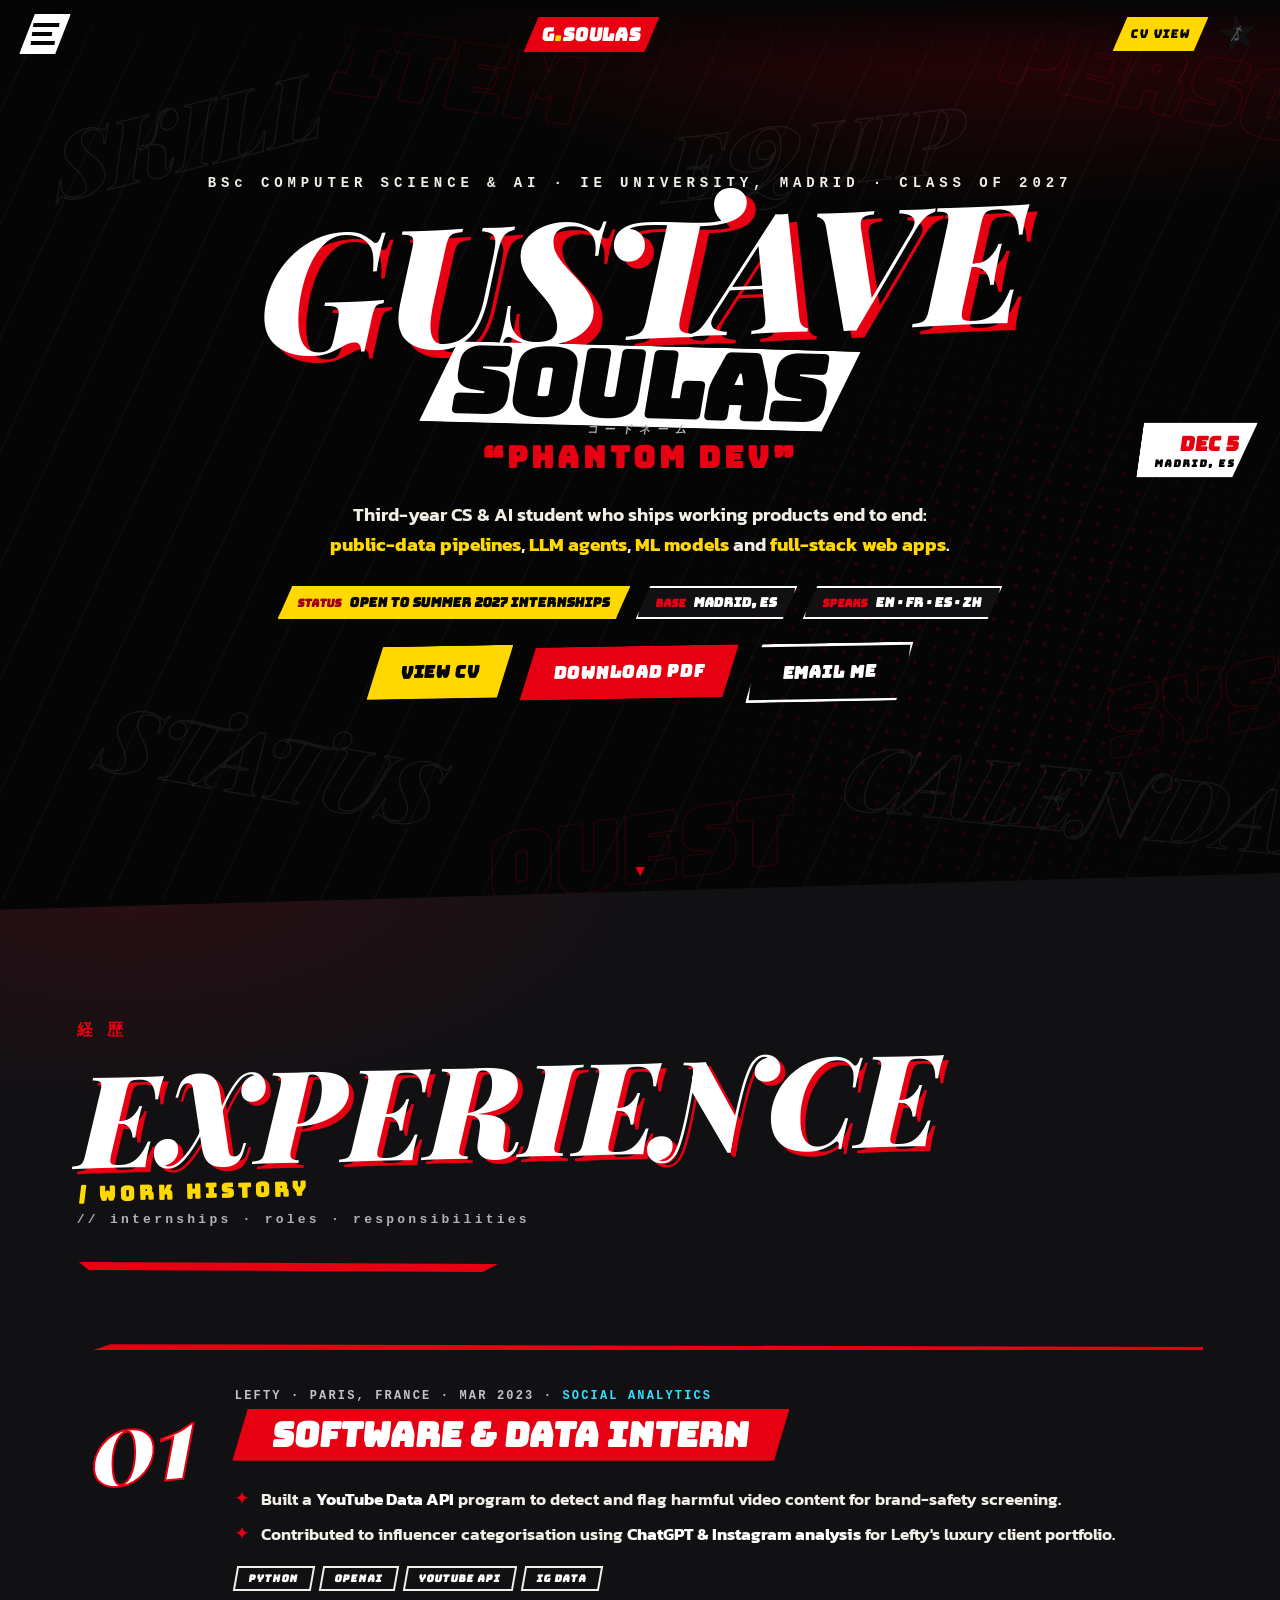
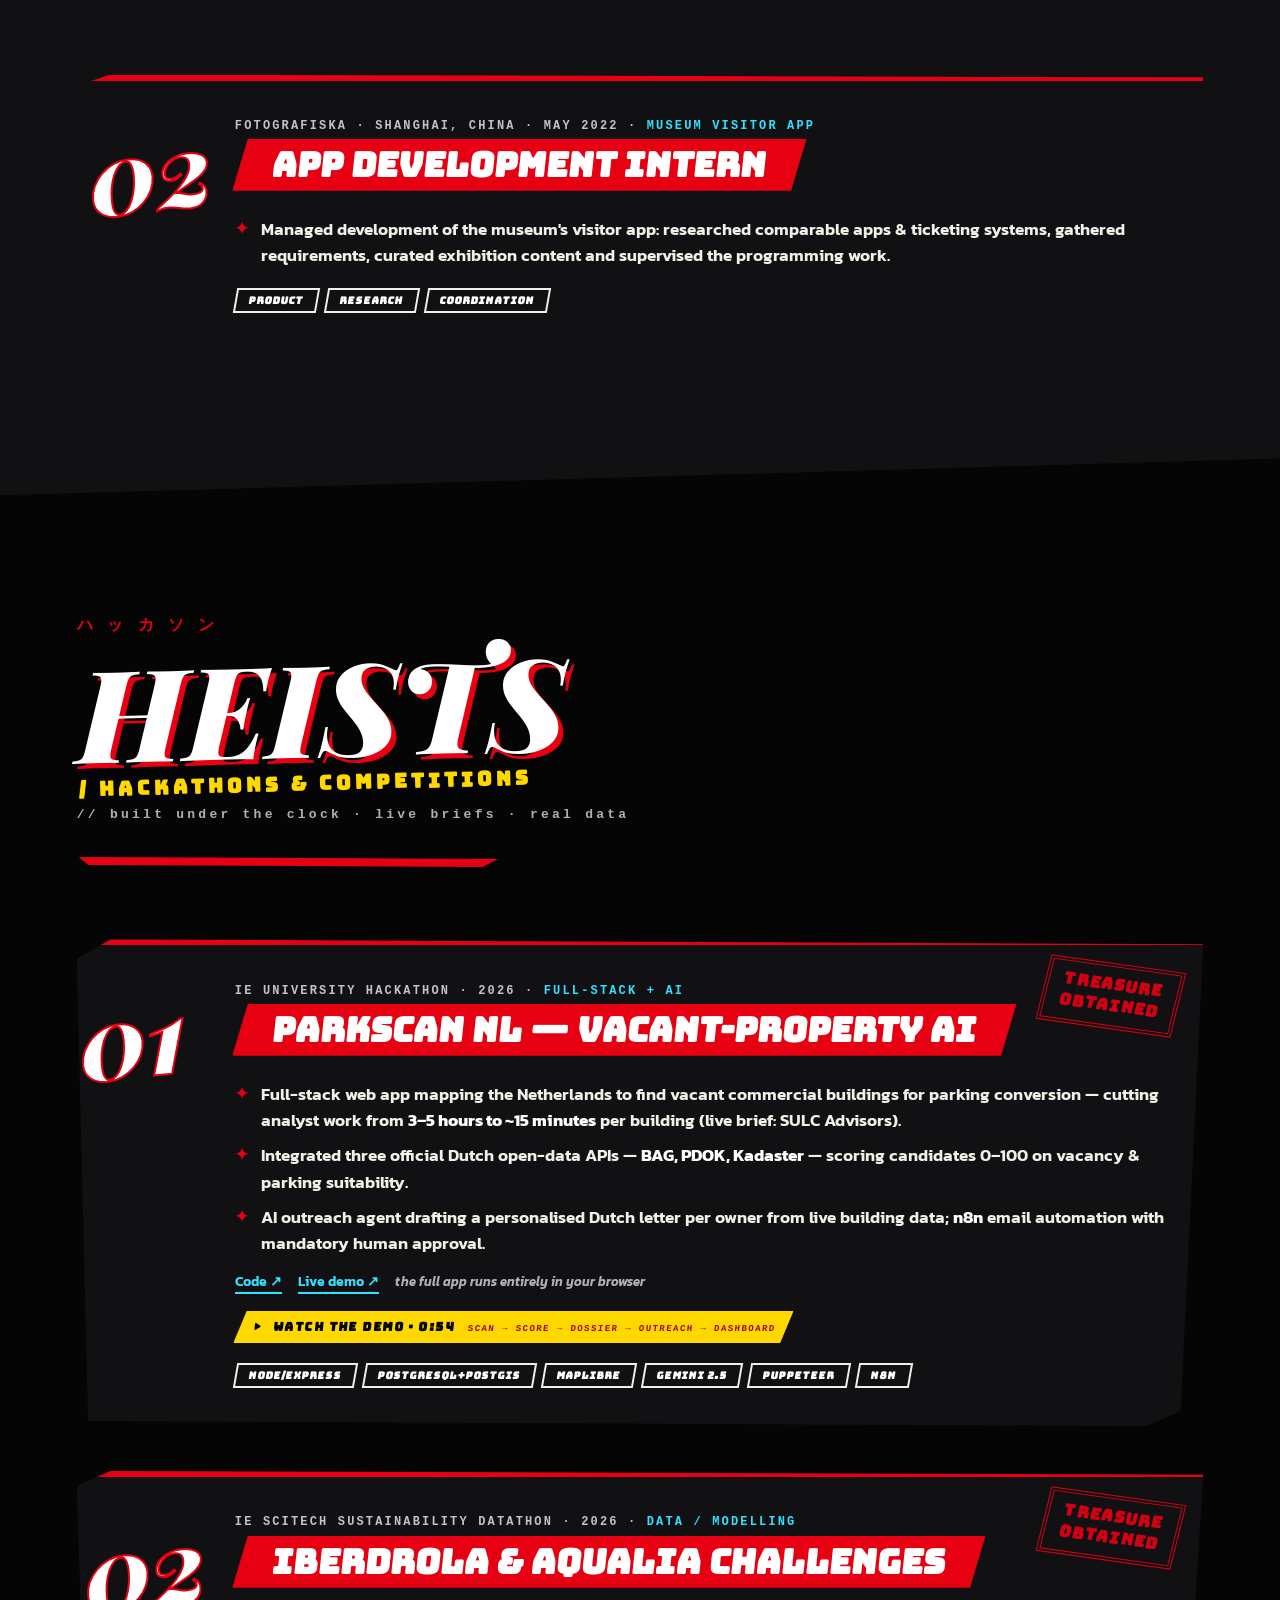
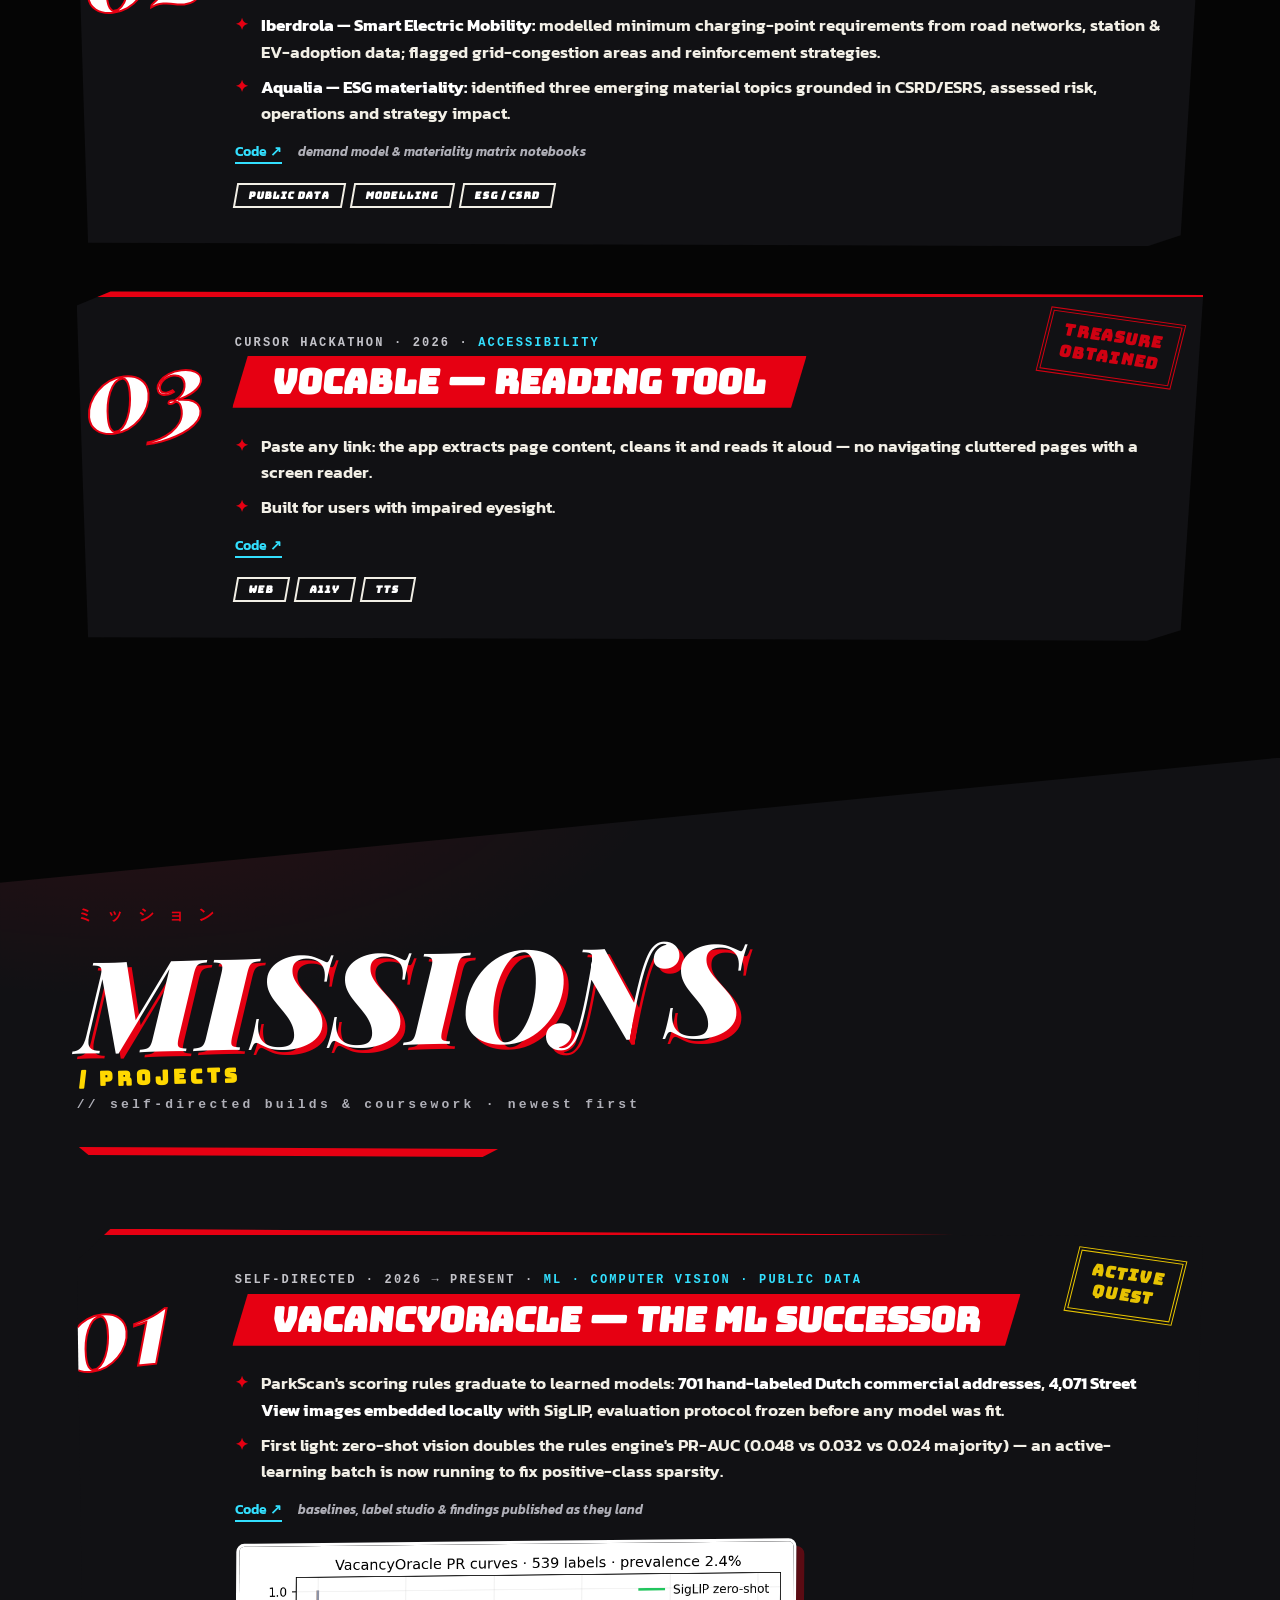
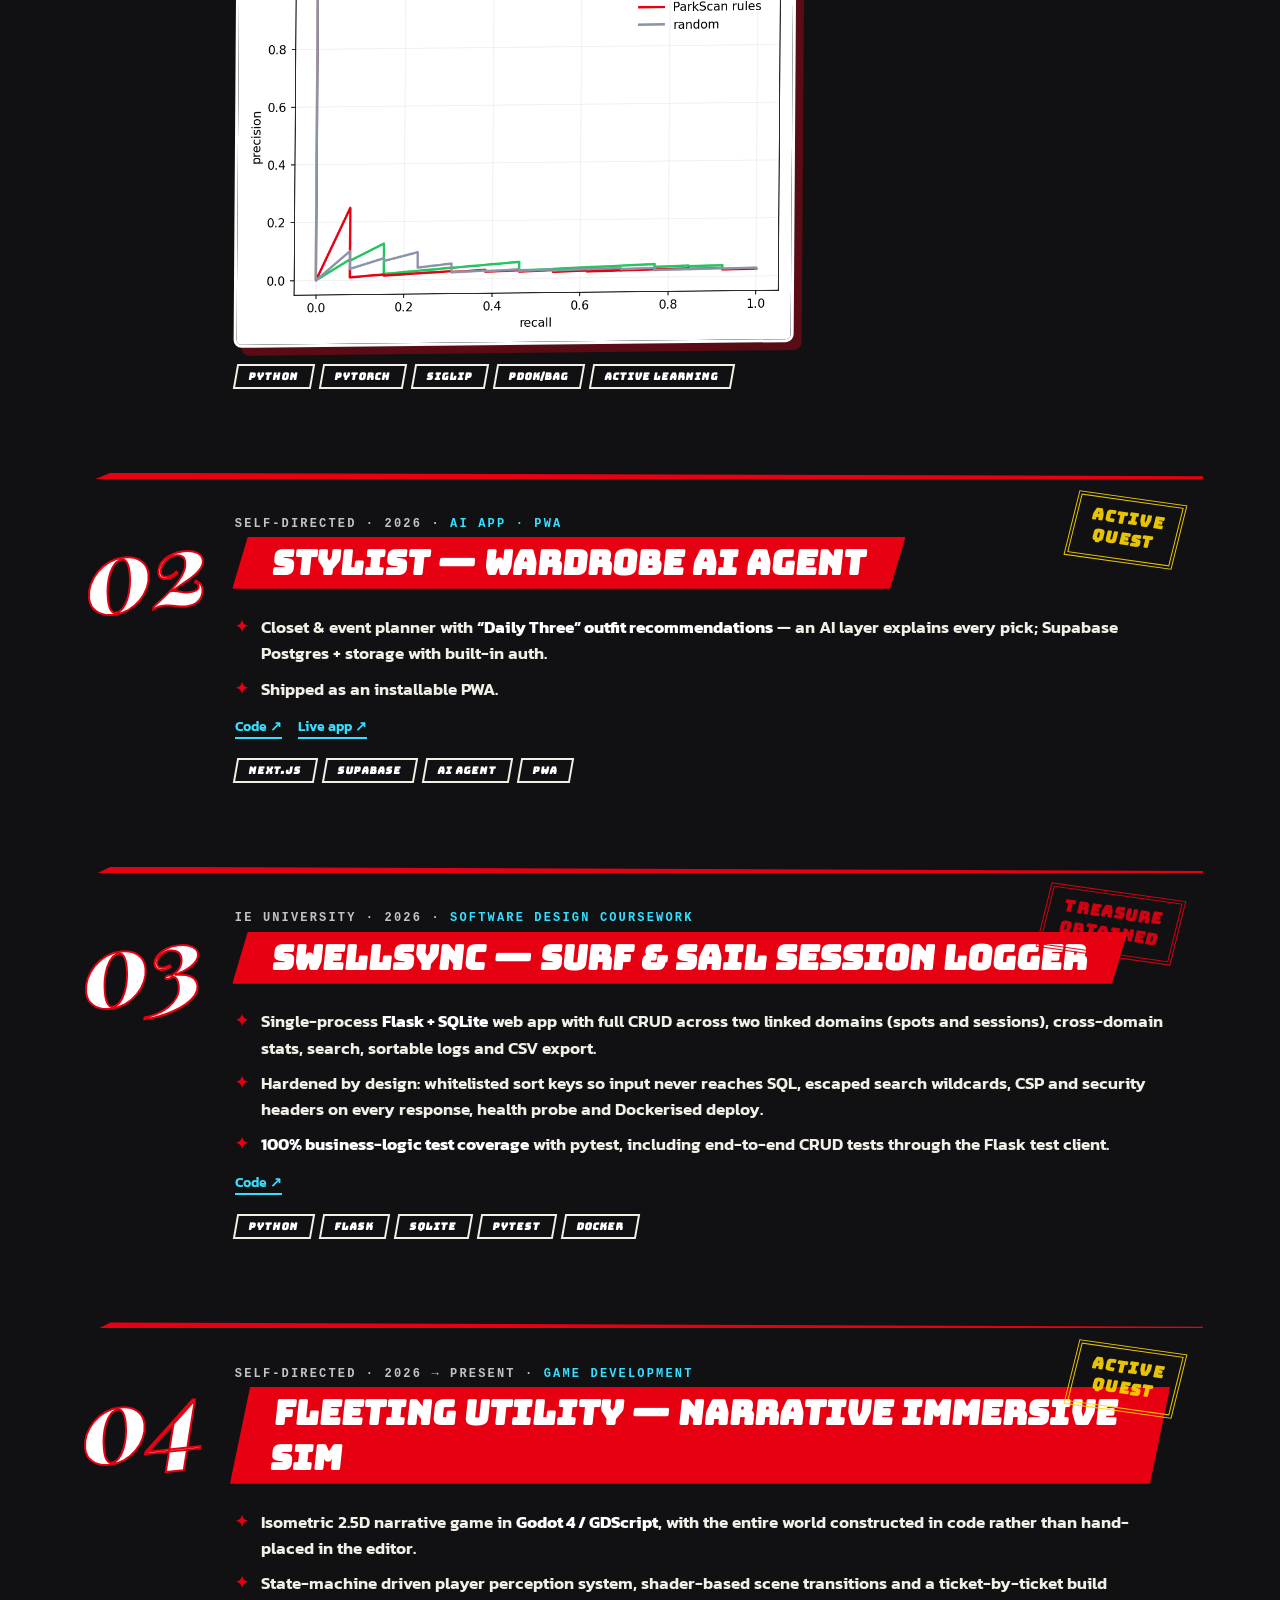
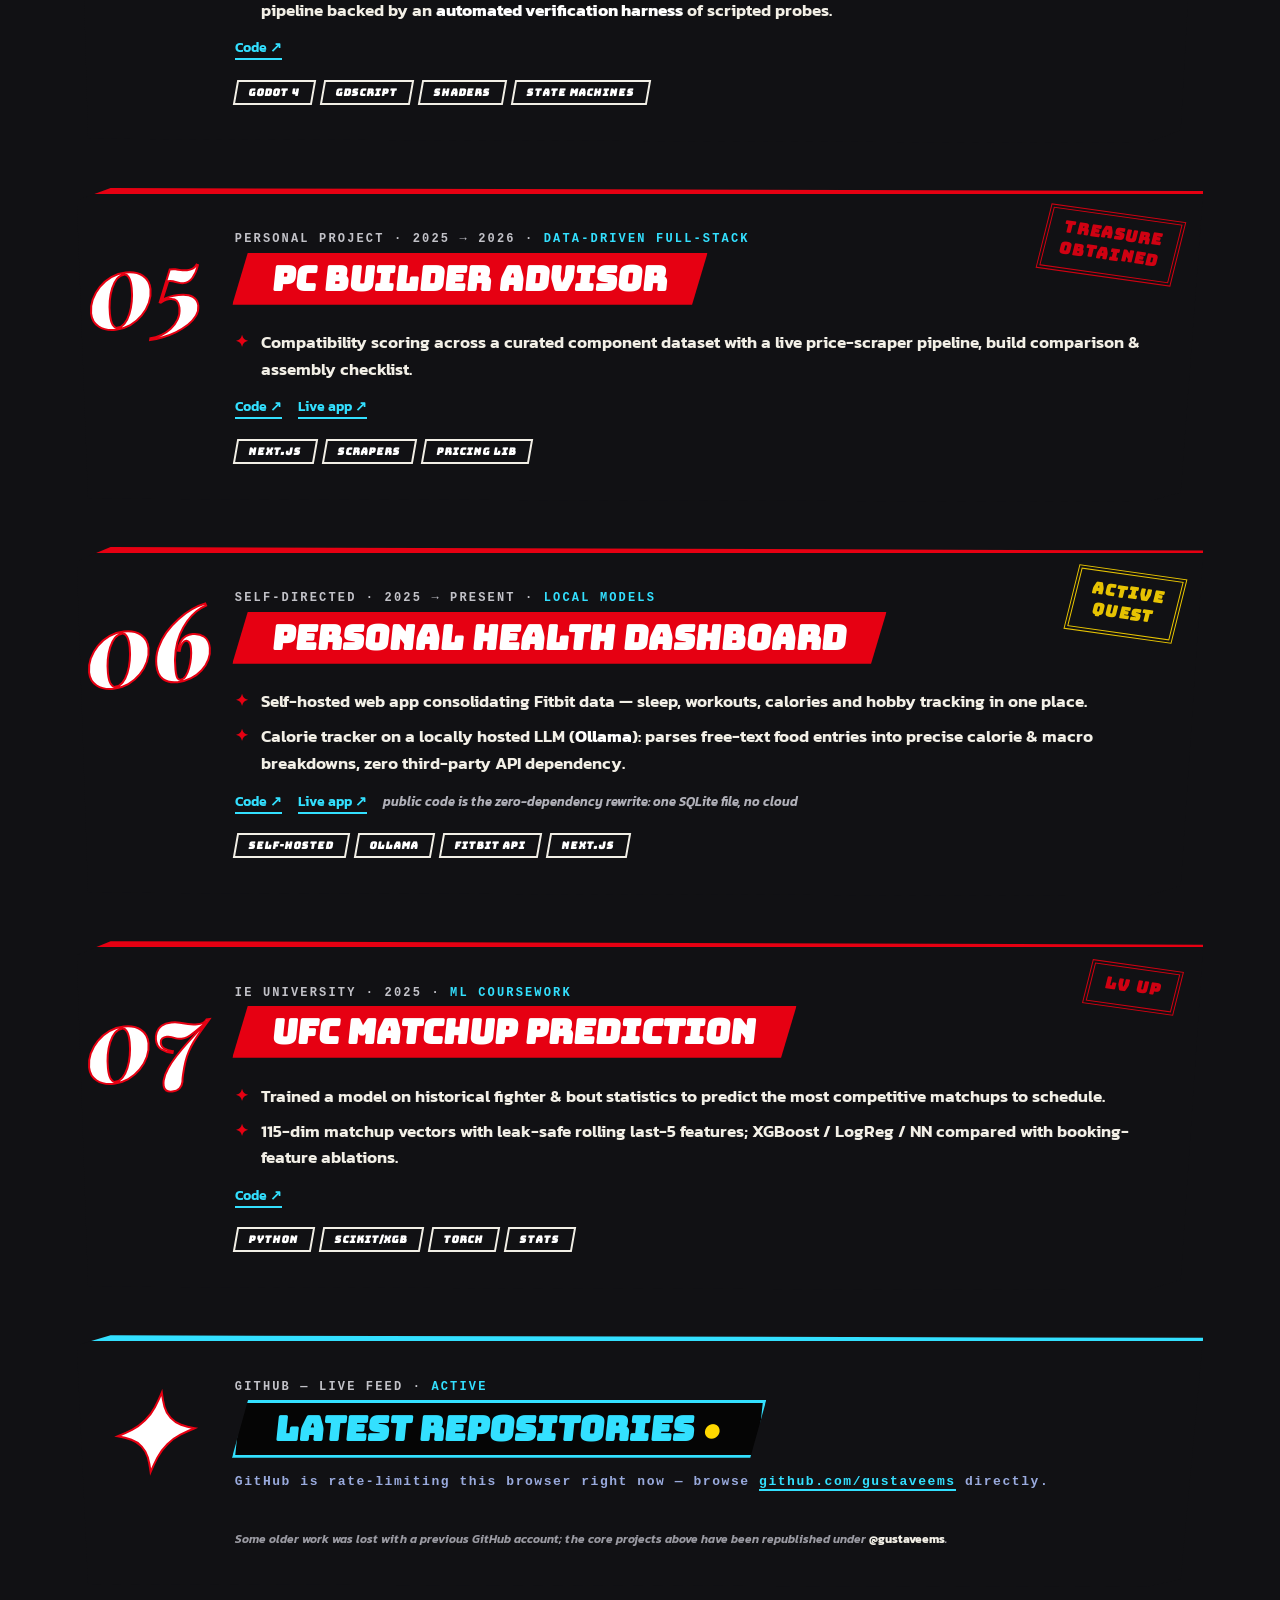
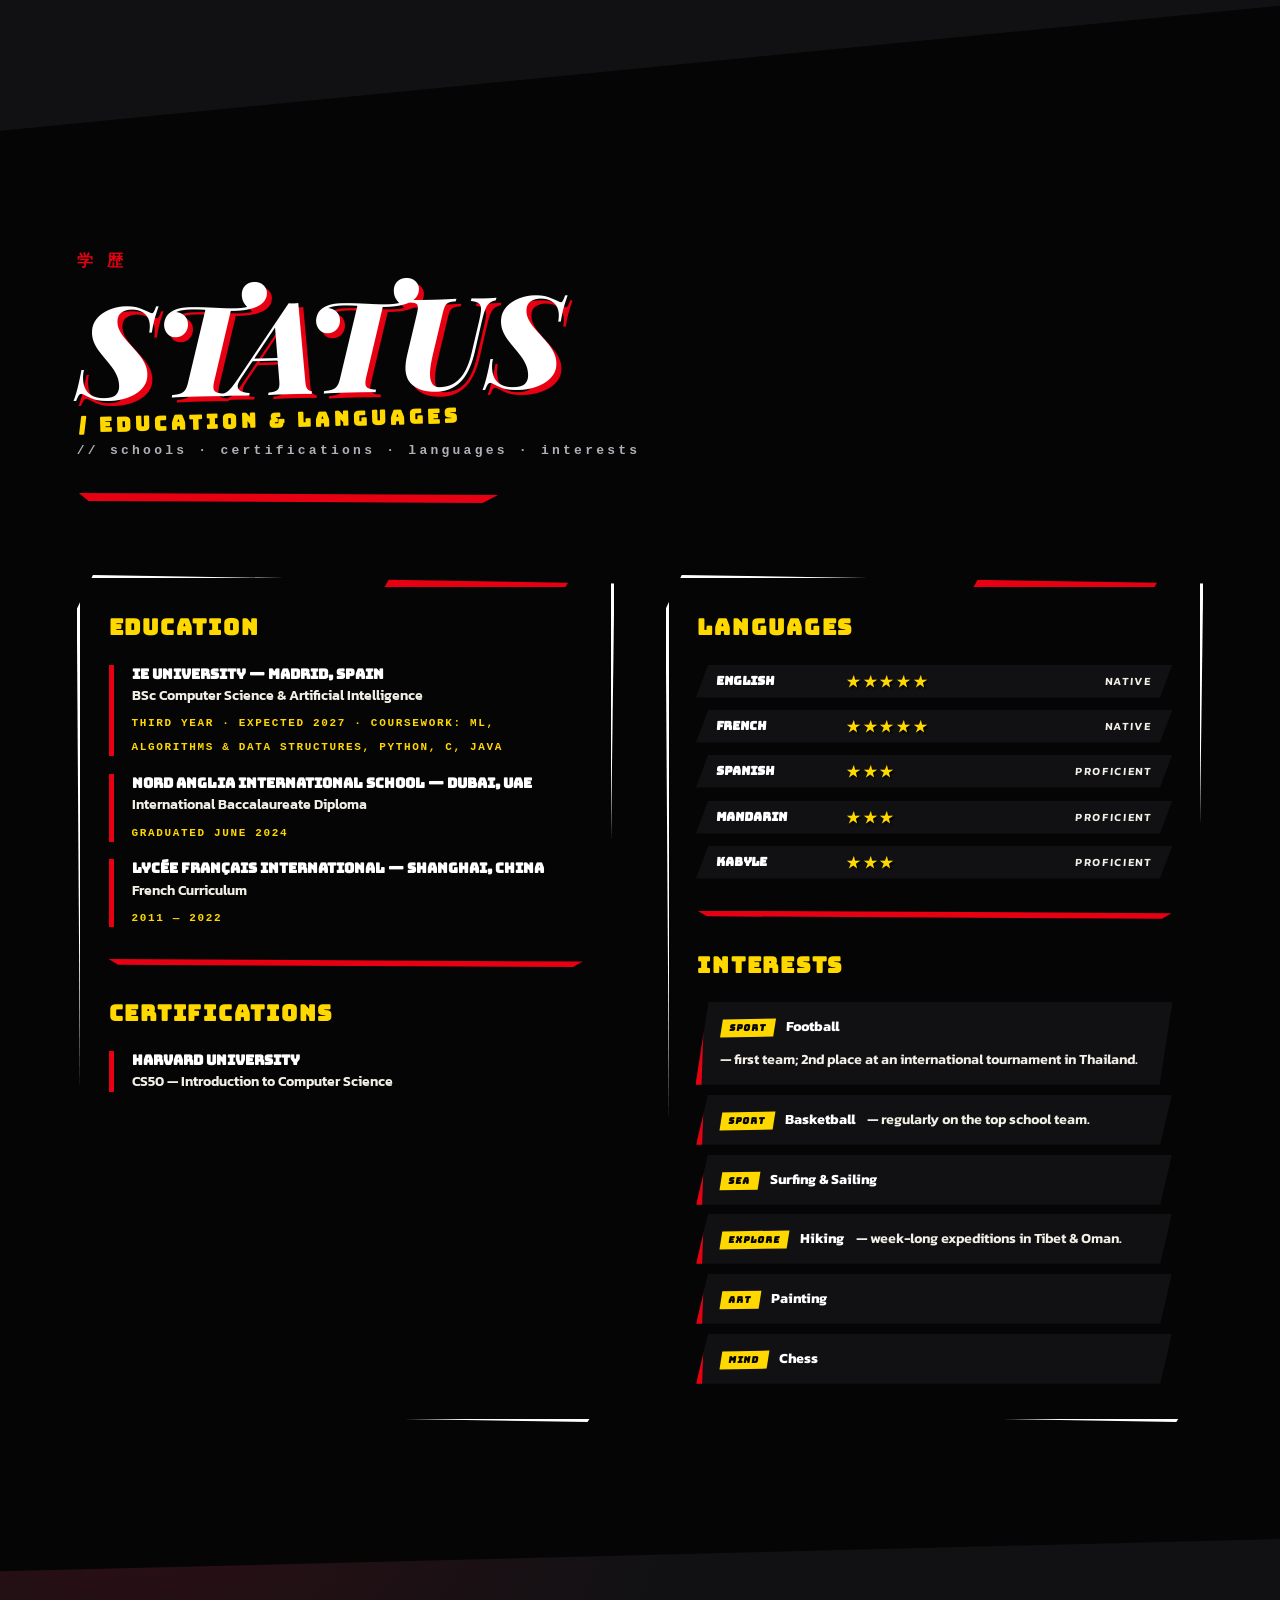
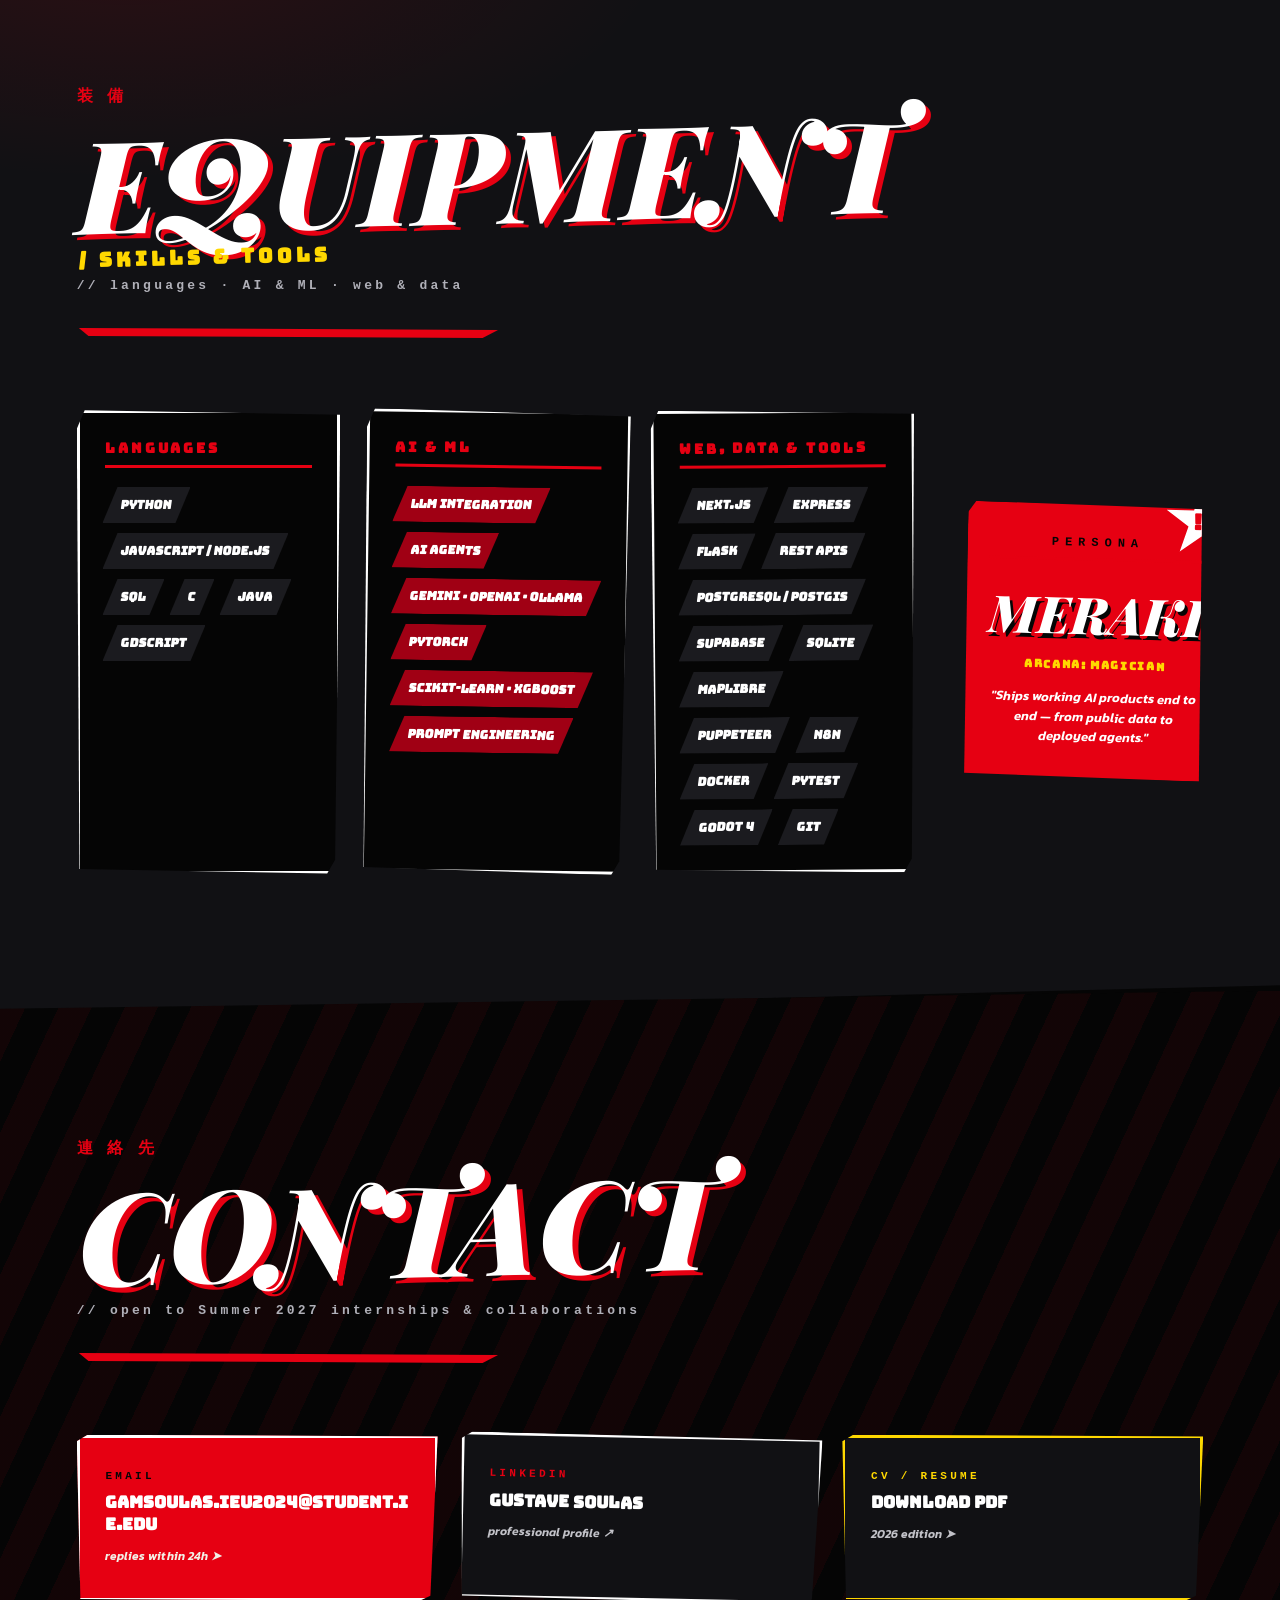
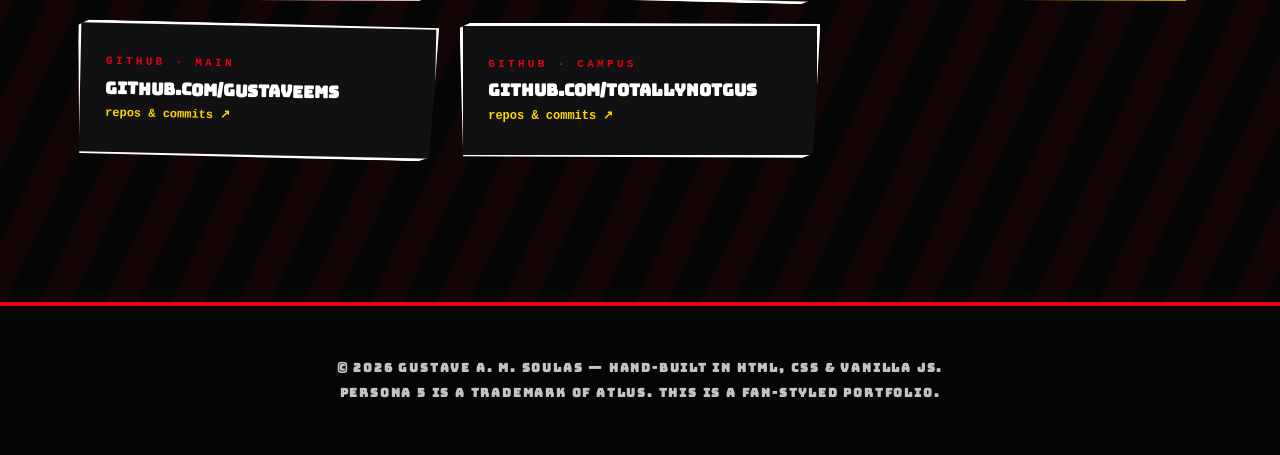
==== commit 031c6e71: "Update contact details, languages and add missing projects - Drop personal email; university address" ====
--- a/index.html
+++ b/index.html
@@ -29,14 +29,14 @@
     "@type": "Person",
     "name": "Gustave Soulas",
     "url": "https://gustaveems.github.io/p5-portfolio/",
-    "email": "gustaveams@gmail.com",
+    "email": "gamsoulas.ieu2024@student.ie.edu",
     "address": { "@type": "PostalAddress", "addressLocality": "Madrid", "addressCountry": "ES" },
     "alumniOf": { "@type": "CollegeOrUniversity", "name": "IE University — BSc Computer Science & AI" },
     "knowsAbout": ["Python", "LLM Agents", "Machine Learning", "Full-stack Web", "SQL/PostGIS", "API Integration"],
     "sameAs": [
       "https://github.com/gustaveems",
       "https://github.com/totallynotgus",
-      "https://www.linkedin.com/in/gustave-soulas-8b77002a2"
+      "https://www.linkedin.com/in/gustave-soulas-8b77002a2/"
     ]
   }
   </script>
@@ -113,8 +113,8 @@
 
       <p class="hero__contact cv-only">
         Madrid, Spain ·
-        <a href="mailto:gustaveams@gmail.com">gustaveams@gmail.com</a> ·
-        <a href="https://www.linkedin.com/in/gustave-soulas-8b77002a2" target="_blank" rel="noopener">LinkedIn</a> ·
+        <a href="mailto:gamsoulas.ieu2024@student.ie.edu">gamsoulas.ieu2024@student.ie.edu</a> ·
+        <a href="https://www.linkedin.com/in/gustave-soulas-8b77002a2/" target="_blank" rel="noopener">LinkedIn</a> ·
         <a href="https://github.com/gustaveems" target="_blank" rel="noopener">github.com/gustaveems</a> ·
         <a href="https://gustaveems.github.io/p5-portfolio/" target="_blank" rel="noopener">gustaveems.github.io/p5-portfolio</a>
       </p>
@@ -128,7 +128,7 @@
       <div class="hero__actions reveal" style="--d:.4s">
         <a href="#cv" id="cvOpen" class="btn btn--yellow" data-sfx="confirm">VIEW CV</a>
         <a href="assets/CV_Gustave_Soulas_2026.pdf" class="btn btn--red" download data-sfx="confirm">DOWNLOAD PDF</a>
-        <a href="mailto:gustaveams@gmail.com" class="btn btn--ghost" data-sfx="confirm">EMAIL ME</a>
+        <a href="mailto:gamsoulas.ieu2024@student.ie.edu" class="btn btn--ghost" data-sfx="confirm">EMAIL ME</a>
       </div>
     </div>
 
@@ -277,8 +277,39 @@
         <div class="mission__stamp mission__stamp--gold">ACTIVE<br>QUEST</div>
       </article>
 
+      <article class="mission reveal" style="--d:.16s">
+        <div class="mission__num">03</div>
+        <div class="mission__body">
+          <p class="mission__meta">IE University · 2026 · <b>Software design coursework</b></p>
+          <h3 class="mission__title">SwellSync — Surf &amp; Sail Session Logger</h3>
+          <ul>
+            <li>Single-process <b>Flask + SQLite</b> web app with full CRUD across two linked domains (spots and sessions), cross-domain stats, search, sortable logs and CSV export.</li>
+            <li>Hardened by design: whitelisted sort keys so input never reaches SQL, escaped search wildcards, CSP and security headers on every response, health probe and Dockerised deploy.</li>
+            <li><b>100% business-logic test coverage</b> with pytest, including end-to-end CRUD tests through the Flask test client.</li>
+          </ul>
+          <p class="mission__links"><a class="inline-link" href="https://github.com/gustaveems/swellsync" target="_blank" rel="noopener">Code ↗</a></p>
+          <div class="mission__tags"><span>PYTHON</span><span>FLASK</span><span>SQLITE</span><span>PYTEST</span><span>DOCKER</span></div>
+        </div>
+        <div class="mission__stamp">TREASURE<br>OBTAINED</div>
+      </article>
+
+      <article class="mission reveal" style="--d:.16s">
+        <div class="mission__num">04</div>
+        <div class="mission__body">
+          <p class="mission__meta">Self-directed · 2026 → present · <b>Game development</b></p>
+          <h3 class="mission__title">Fleeting Utility — Narrative Immersive Sim</h3>
+          <ul>
+            <li>Isometric 2.5D narrative game in <b>Godot 4 / GDScript</b>, with the entire world constructed in code rather than hand-placed in the editor.</li>
+            <li>State-machine driven player perception system, shader-based scene transitions and a ticket-by-ticket build pipeline backed by an <b>automated verification harness</b> of scripted probes.</li>
+          </ul>
+          <p class="mission__links"><a class="inline-link" href="https://github.com/gustaveems/fleeting-utility" target="_blank" rel="noopener">Code ↗</a></p>
+          <div class="mission__tags"><span>GODOT 4</span><span>GDSCRIPT</span><span>SHADERS</span><span>STATE MACHINES</span></div>
+        </div>
+        <div class="mission__stamp mission__stamp--gold">ACTIVE<br>QUEST</div>
+      </article>
+
       <article class="mission reveal" style="--d:.18s">
-        <div class="mission__num">03</div>
+        <div class="mission__num">05</div>
         <div class="mission__body">
           <p class="mission__meta">Personal project · 2025 → 2026 · <b>Data-driven full-stack</b></p>
           <h3 class="mission__title">PC Builder Advisor</h3>
@@ -292,7 +323,7 @@
       </article>
 
       <article class="mission reveal" style="--d:.22s">
-        <div class="mission__num">04</div>
+        <div class="mission__num">06</div>
         <div class="mission__body">
           <p class="mission__meta">Self-directed · 2025 → present · <b>Local models</b></p>
           <h3 class="mission__title">Personal Health Dashboard</h3>
@@ -300,14 +331,14 @@
             <li>Self-hosted web app consolidating Fitbit data — sleep, workouts, calories and hobby tracking in one place.</li>
             <li>Calorie tracker on a locally hosted LLM (<b>Ollama</b>): parses free-text food entries into precise calorie &amp; macro breakdowns, zero third-party API dependency.</li>
           </ul>
-          <p class="mission__links"><a class="inline-link" href="https://github.com/gustaveems/Health-Dashboard" target="_blank" rel="noopener">Code ↗</a> <a class="inline-link" href="https://health-dashboard-psi-ten.vercel.app" target="_blank" rel="noopener">Live app ↗</a> <a class="inline-link" href="https://github.com/gustaveems/health-dashboard-lite" target="_blank" rel="noopener">Zero-dep rewrite ↗</a></p>
+          <p class="mission__links"><a class="inline-link" href="https://github.com/gustaveems/health-dashboard-lite" target="_blank" rel="noopener">Code ↗</a> <a class="inline-link" href="https://health-dashboard-psi-ten.vercel.app" target="_blank" rel="noopener">Live app ↗</a> <span>public code is the zero-dependency rewrite: one SQLite file, no cloud</span></p>
           <div class="mission__tags"><span>SELF-HOSTED</span><span>OLLAMA</span><span>FITBIT API</span><span>NEXT.JS</span></div>
         </div>
         <div class="mission__stamp mission__stamp--gold">ACTIVE<br>QUEST</div>
       </article>
 
       <article class="mission reveal" style="--d:.26s">
-        <div class="mission__num">05</div>
+        <div class="mission__num">07</div>
         <div class="mission__body">
           <p class="mission__meta">IE University · 2025 · <b>ML coursework</b></p>
           <h3 class="mission__title">UFC Matchup Prediction</h3>
@@ -377,7 +408,7 @@
         <ul class="links">
           <li><em>English</em><span class="stars" aria-hidden="true">★★★★★</span><b>Native</b></li>
           <li><em>French</em><span class="stars" aria-hidden="true">★★★★★</span><b>Native</b></li>
-          <li><em>Spanish</em><span class="stars" aria-hidden="true">★★★★</span><b>Fluent</b></li>
+          <li><em>Spanish</em><span class="stars" aria-hidden="true">★★★</span><b>Proficient</b></li>
           <li><em>Mandarin</em><span class="stars" aria-hidden="true">★★★</span><b>Proficient</b></li>
           <li><em>Kabyle</em><span class="stars" aria-hidden="true">★★★</span><b>Proficient</b></li>
         </ul>
@@ -412,6 +443,7 @@
           <span class="gear">SQL</span>
           <span class="gear">C</span>
           <span class="gear">Java</span>
+          <span class="gear">GDScript</span>
         </div>
       </div>
       <div class="equip reveal" style="--d:.18s">
@@ -426,16 +458,21 @@
         </div>
       </div>
       <div class="equip reveal" style="--d:.26s">
-        <h3>WEB &amp; DATA</h3>
+        <h3>WEB, DATA &amp; TOOLS</h3>
         <div class="equip__items">
           <span class="gear">Next.js</span>
           <span class="gear">Express</span>
+          <span class="gear">Flask</span>
           <span class="gear">REST APIs</span>
           <span class="gear">PostgreSQL / PostGIS</span>
           <span class="gear">Supabase</span>
+          <span class="gear">SQLite</span>
           <span class="gear">MapLibre</span>
           <span class="gear">Puppeteer</span>
           <span class="gear">n8n</span>
+          <span class="gear">Docker</span>
+          <span class="gear">pytest</span>
+          <span class="gear">Godot 4</span>
           <span class="gear">Git</span>
         </div>
       </div>
@@ -460,12 +497,12 @@
     </header>
 
     <div class="contact-grid">
-      <a class="ccard ccard--red reveal" style="--d:.1s" href="mailto:gustaveams@gmail.com" data-sfx="confirm">
+      <a class="ccard ccard--red reveal" style="--d:.1s" href="mailto:gamsoulas.ieu2024@student.ie.edu" data-sfx="confirm">
         <em>EMAIL</em>
-        <b>gustaveams@gmail.com</b>
+        <b>gamsoulas.ieu2024@student.ie.edu</b>
         <span>replies within 24h ➤</span>
       </a>
-      <a class="ccard reveal" style="--d:.16s" href="https://www.linkedin.com/in/gustave-soulas-8b77002a2" target="_blank" rel="noopener" data-sfx="confirm">
+      <a class="ccard reveal" style="--d:.16s" href="https://www.linkedin.com/in/gustave-soulas-8b77002a2/" target="_blank" rel="noopener" data-sfx="confirm">
         <em>LINKEDIN</em>
         <b>Gustave Soulas</b>
         <span>professional profile ↗</span>
@@ -485,11 +522,6 @@
         <b>github.com/totallynotgus</b>
         <span class="conf__stats" data-gh="totallynotgus">…</span>
       </a>
-      <a class="ccard reveal" style="--d:.4s" href="mailto:gamsoulas.ieu2024@student.ie.edu" data-sfx="confirm">
-        <em>EMAIL · UNIVERSITY</em>
-        <b>gamsoulas.ieu2024@student.ie.edu</b>
-        <span>IE University ➤</span>
-      </a>
     </div>
   </section>
   </main>
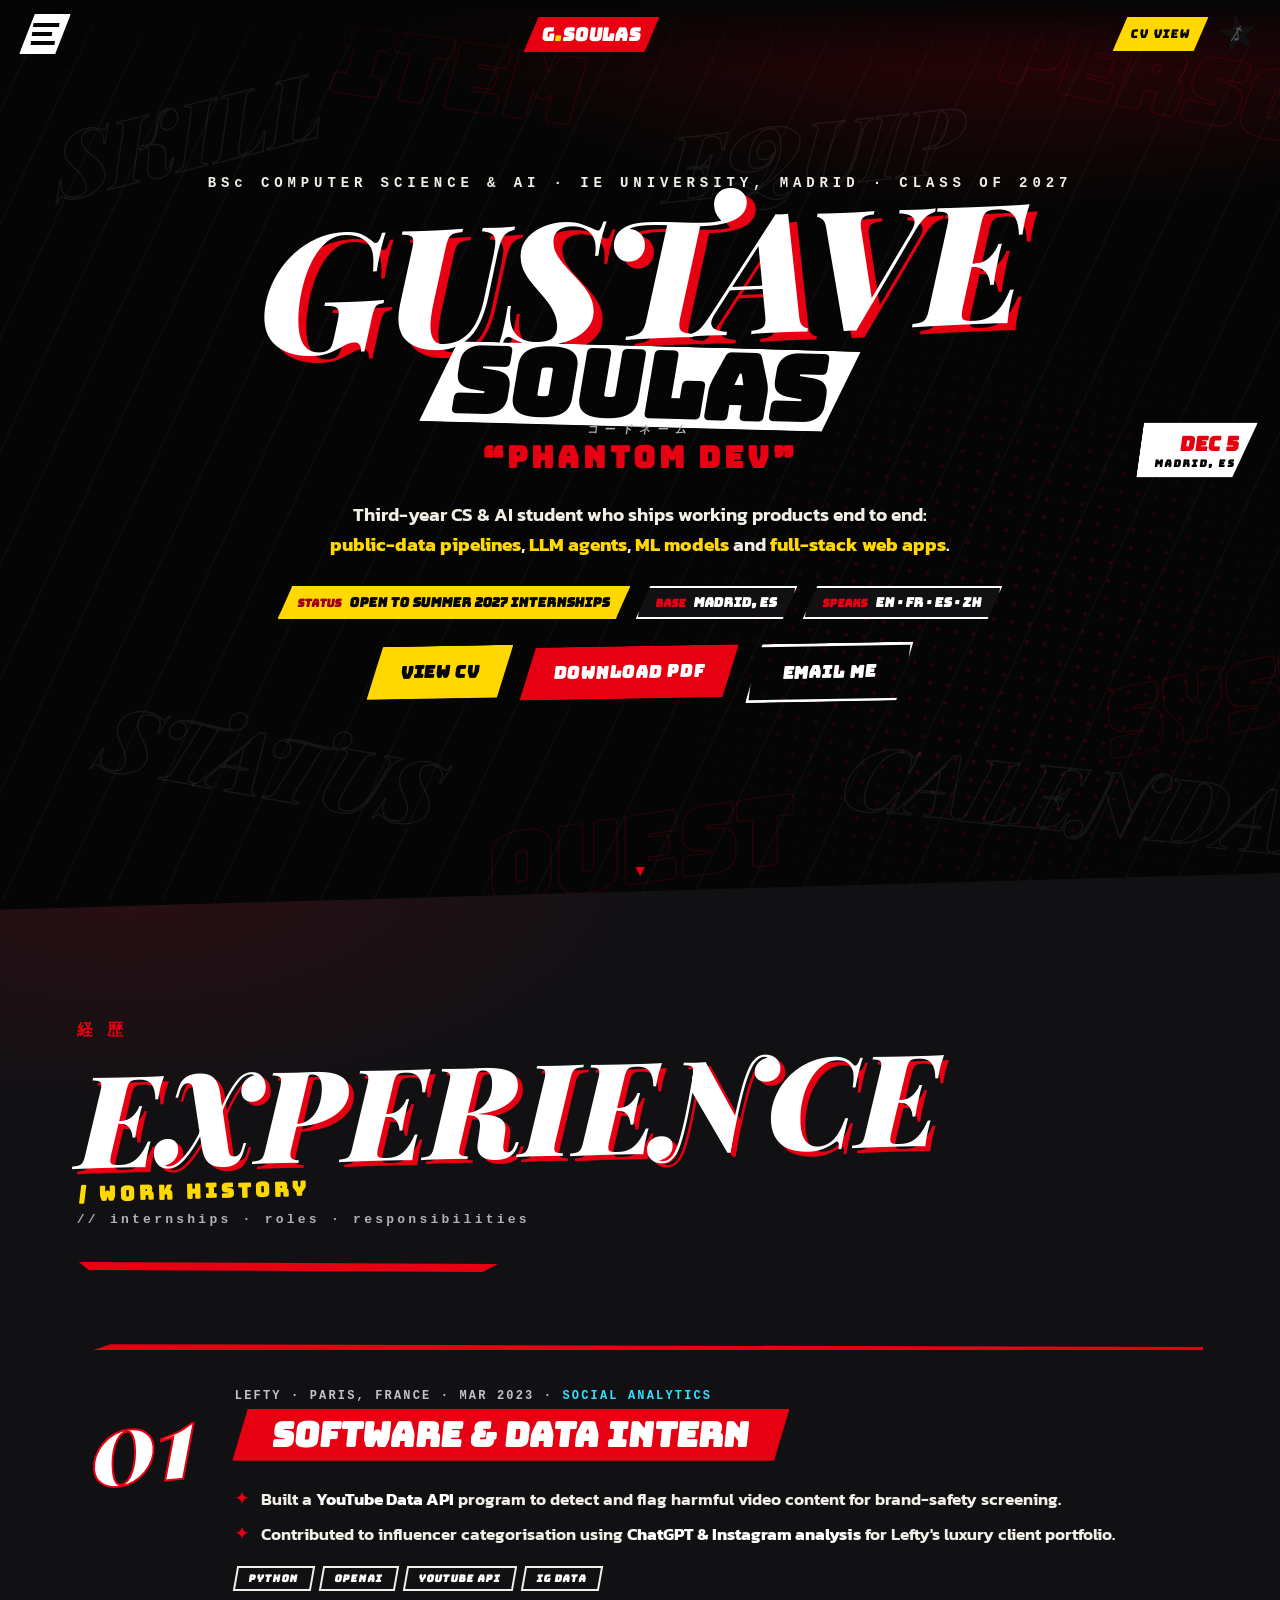
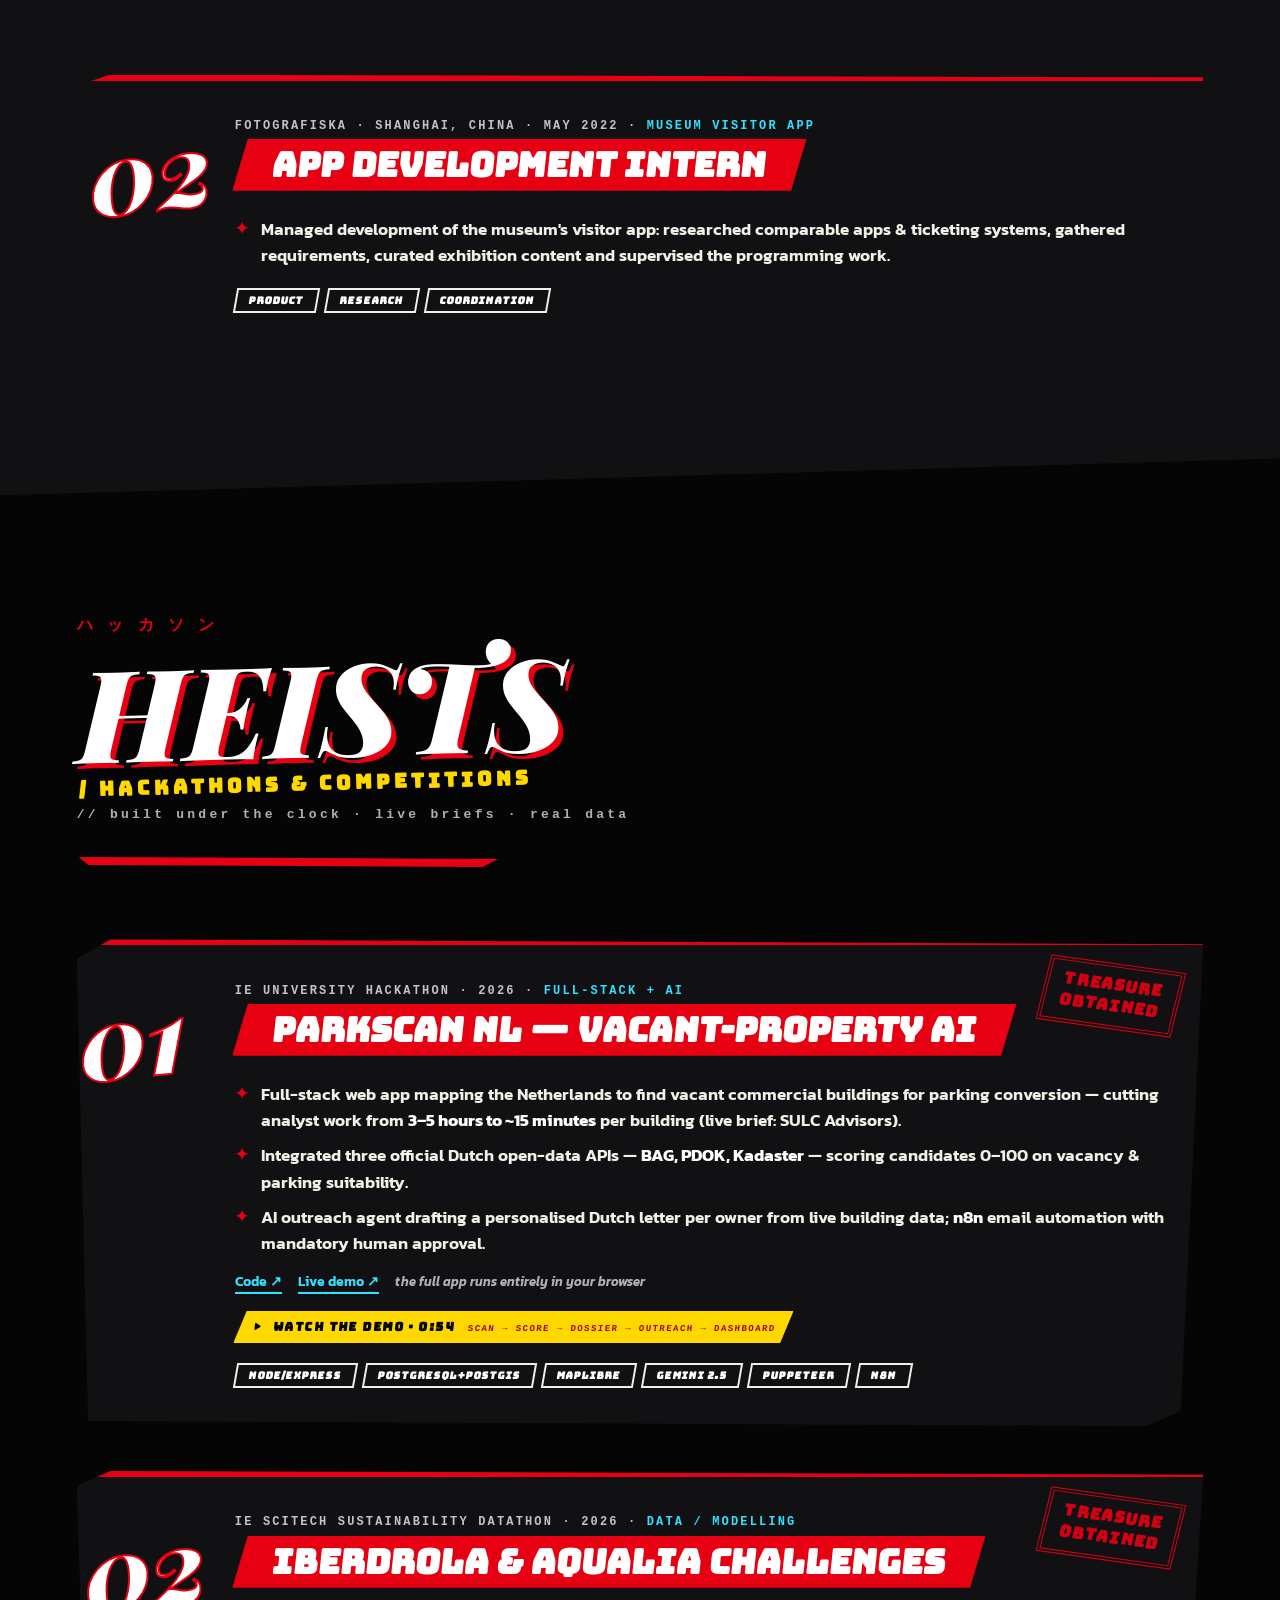
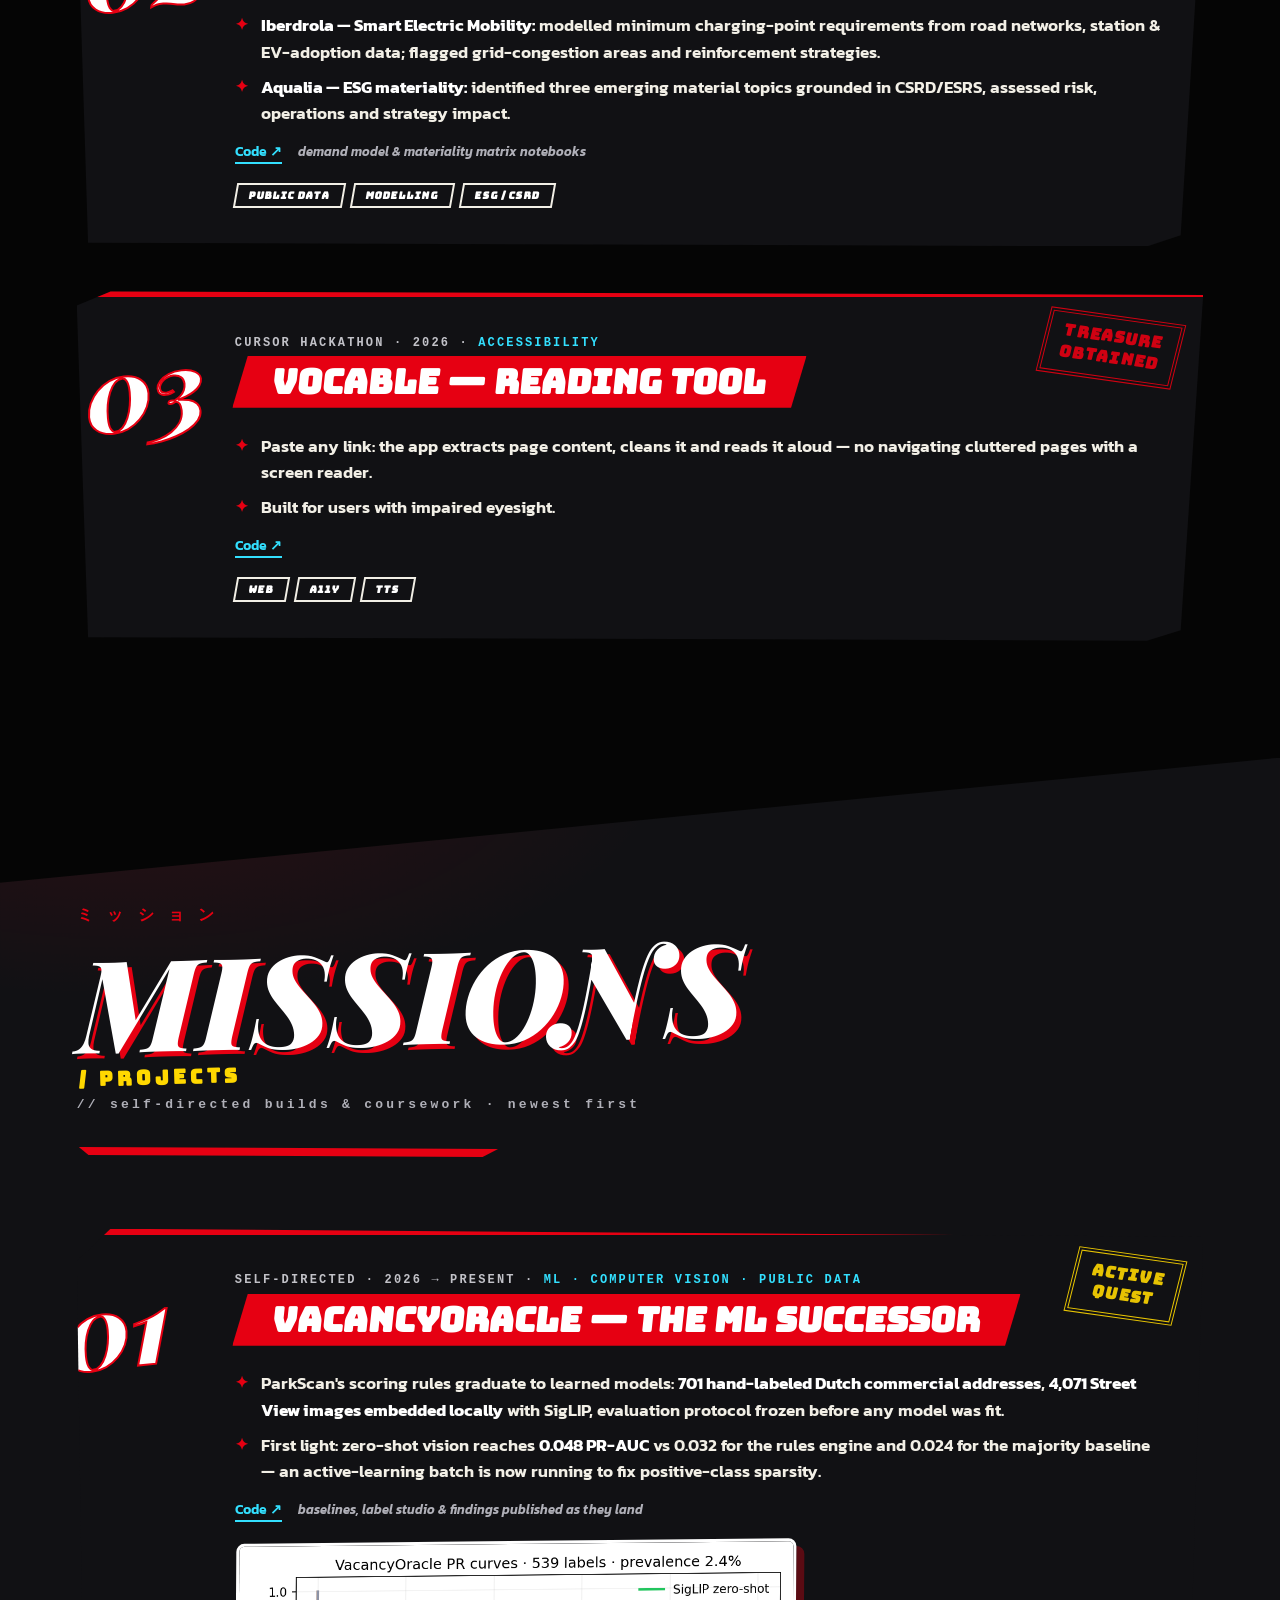
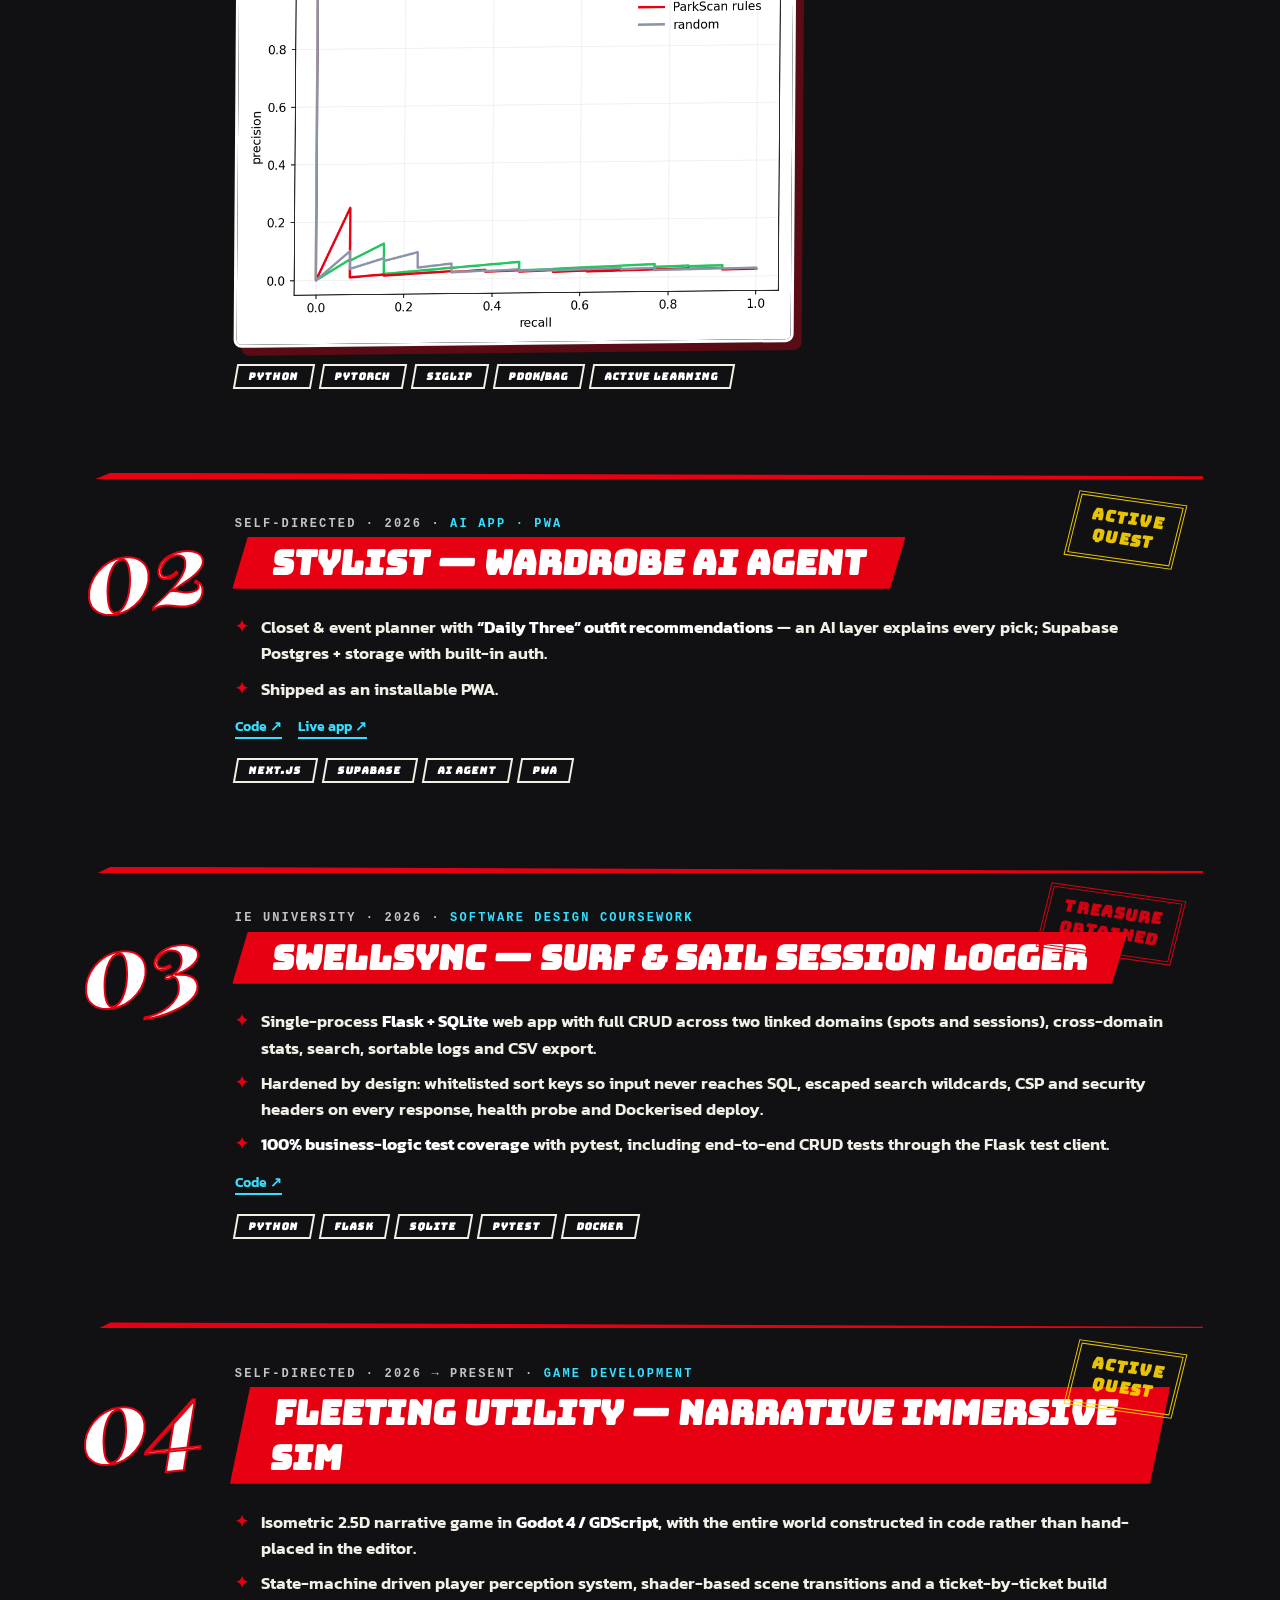
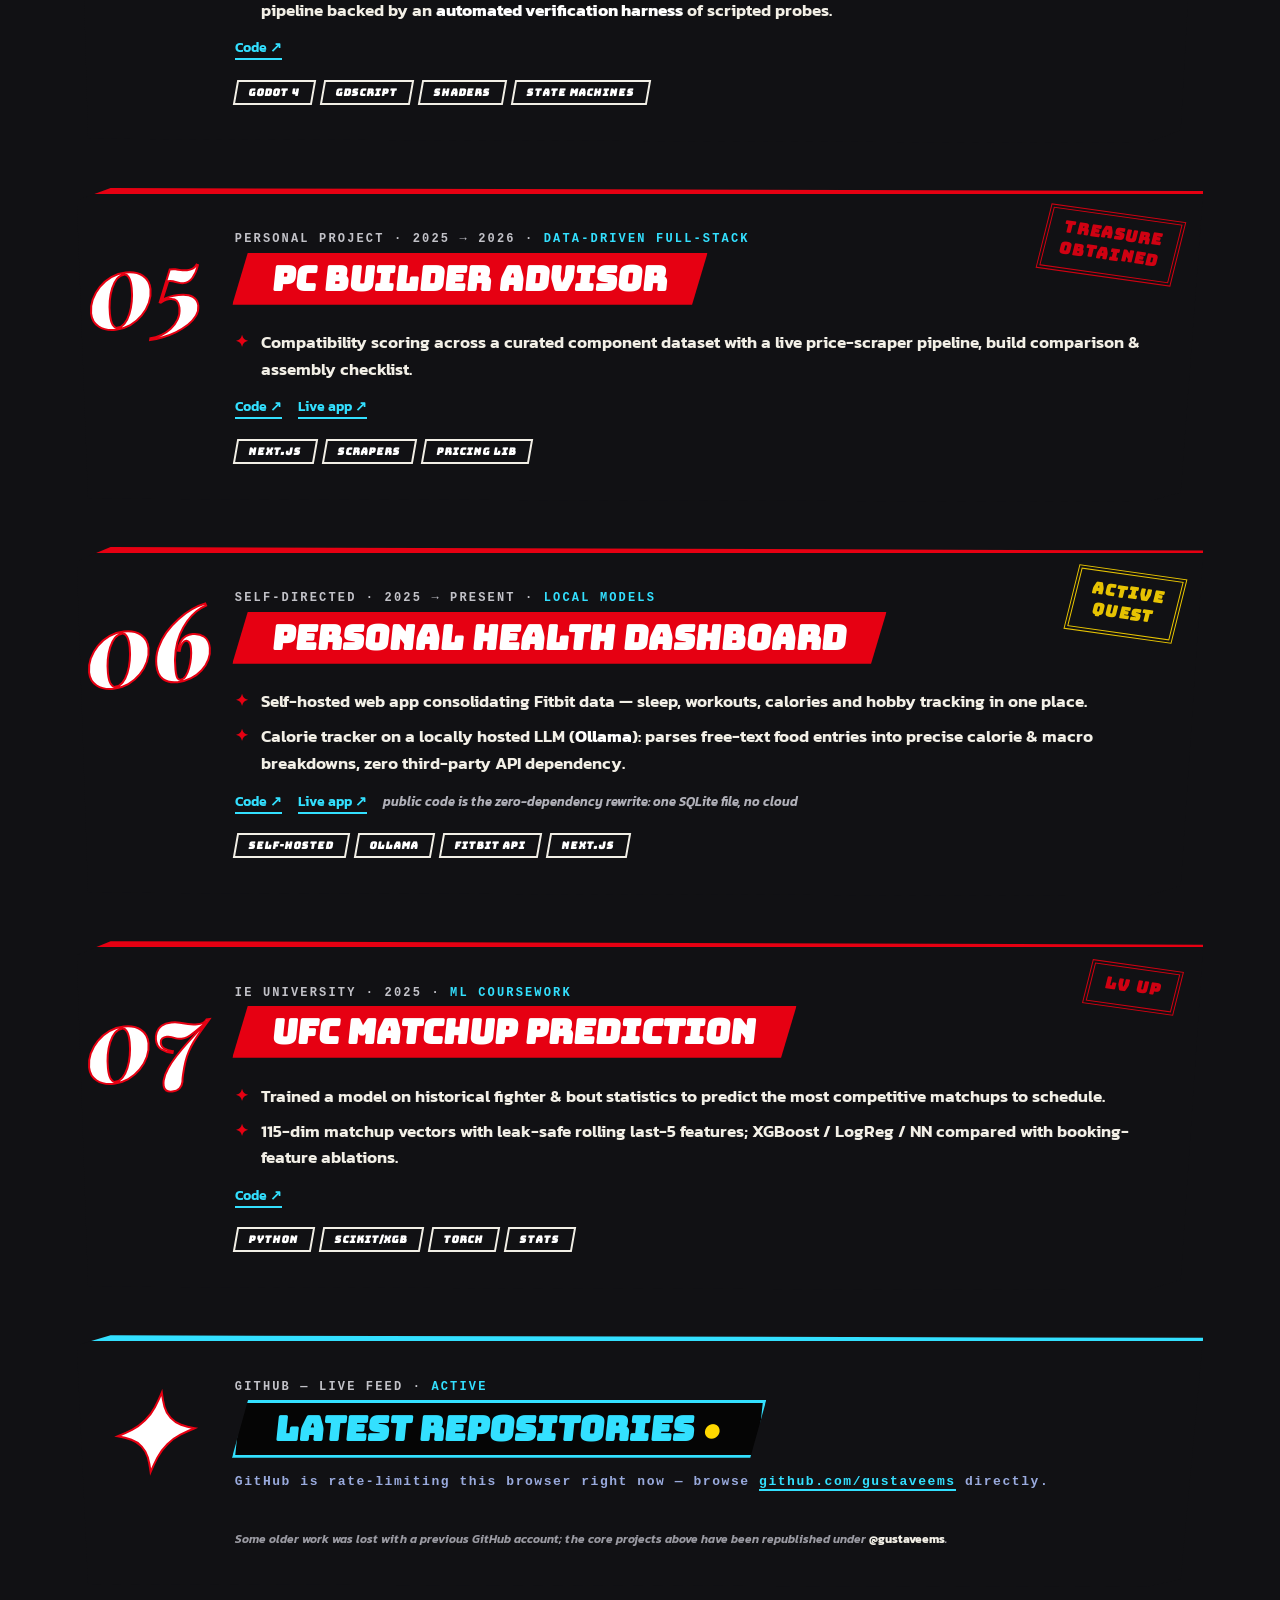
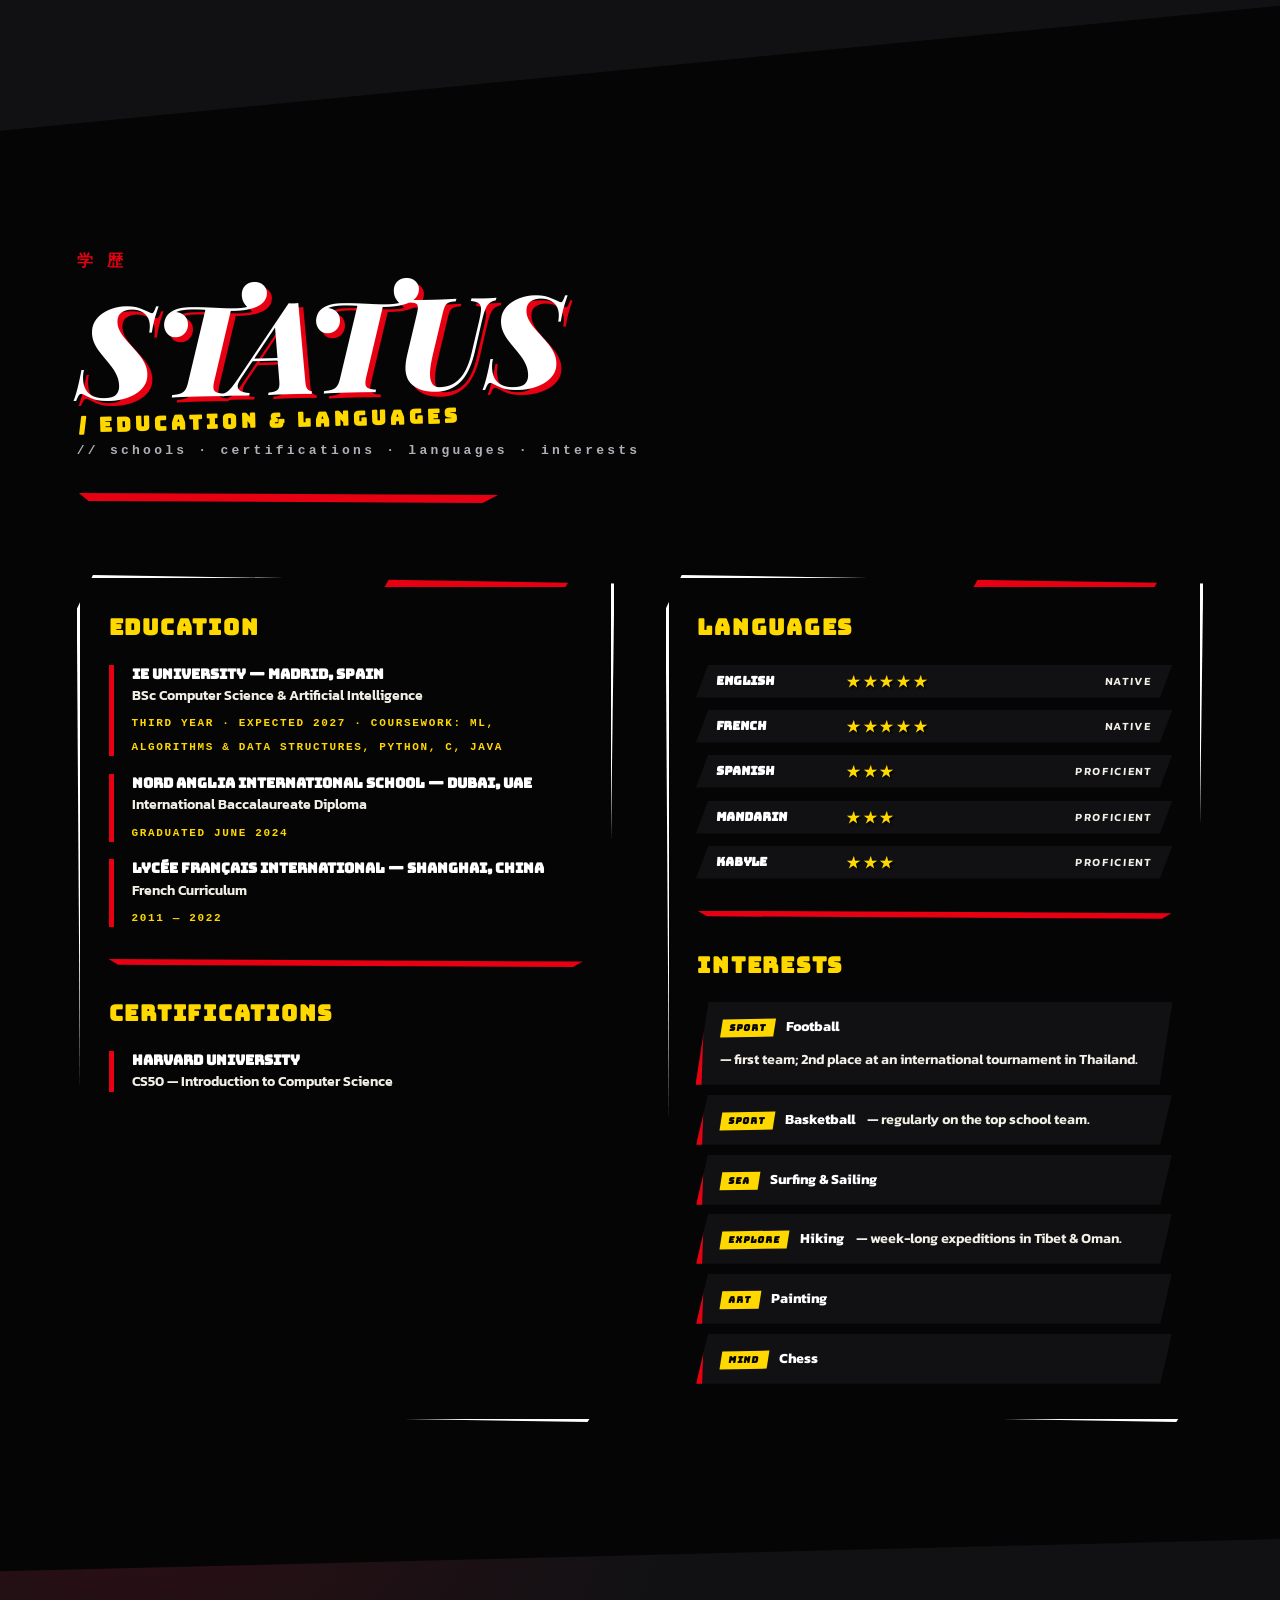
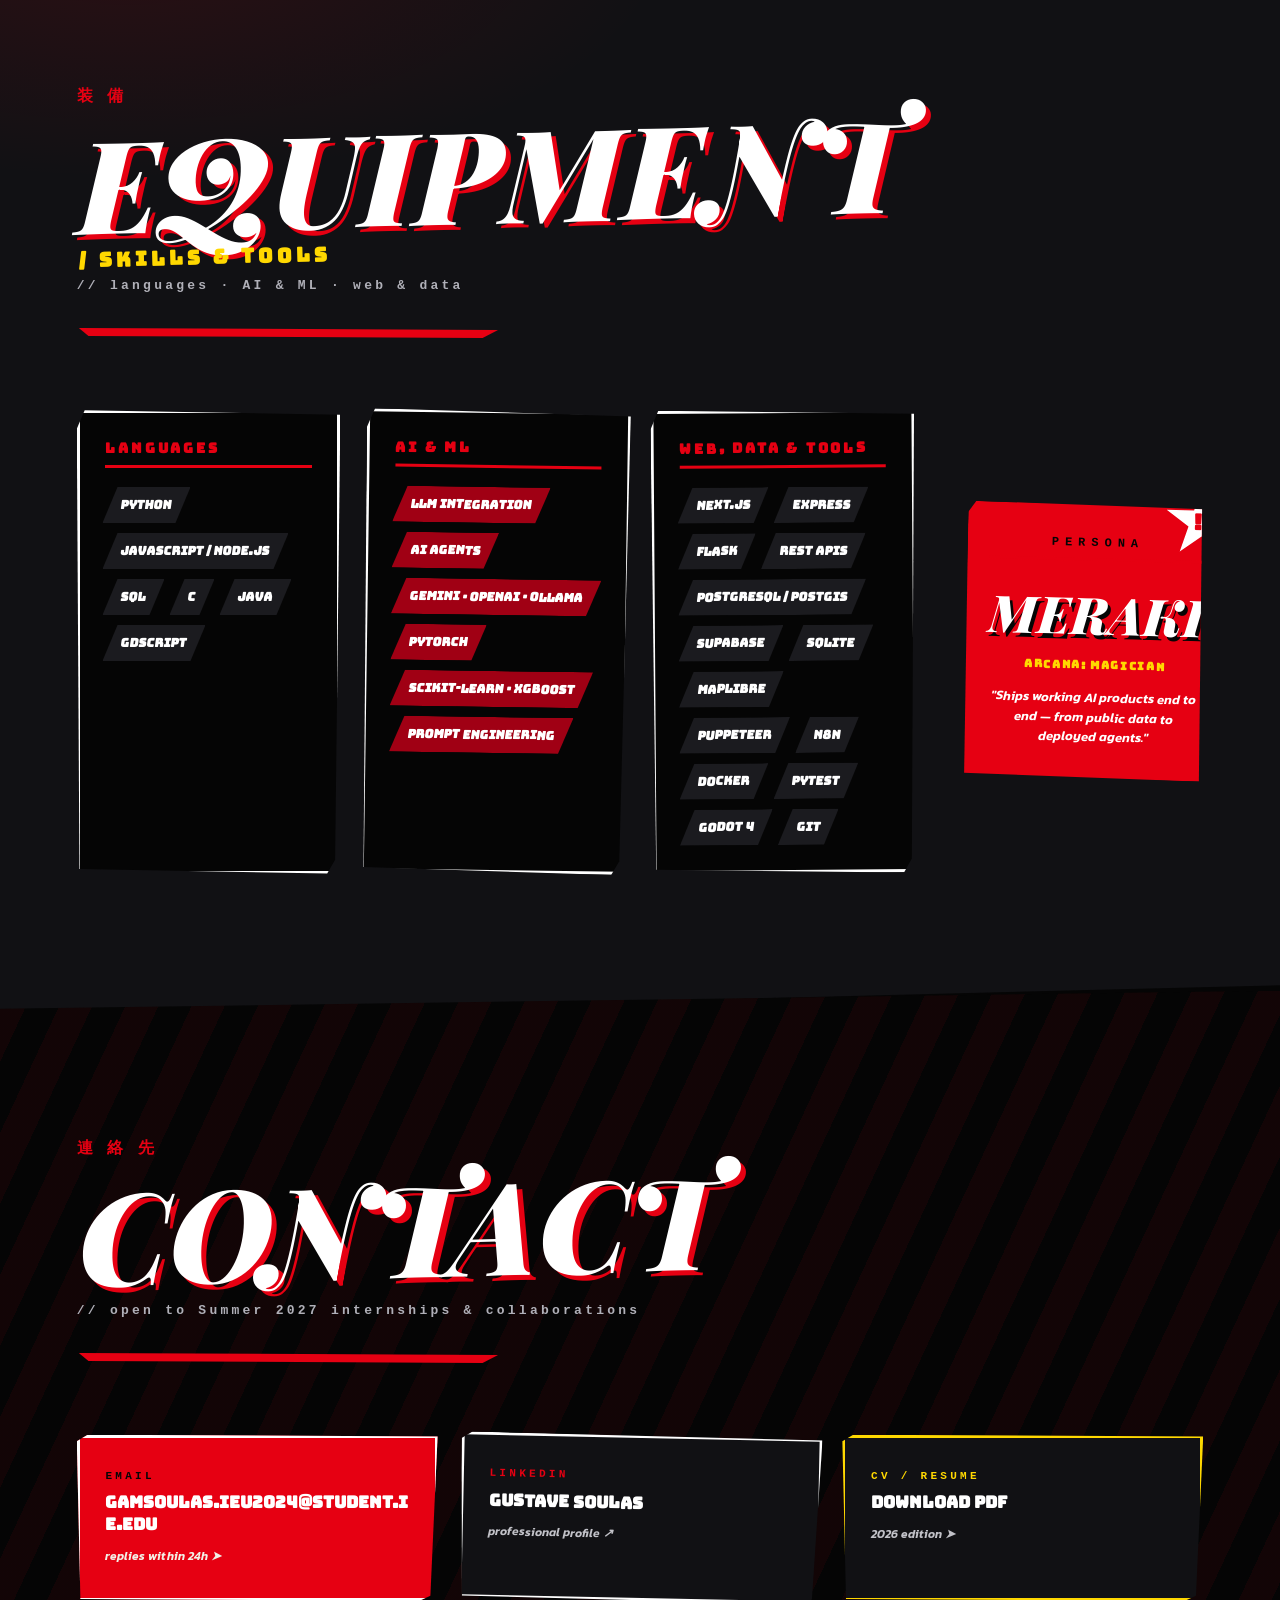
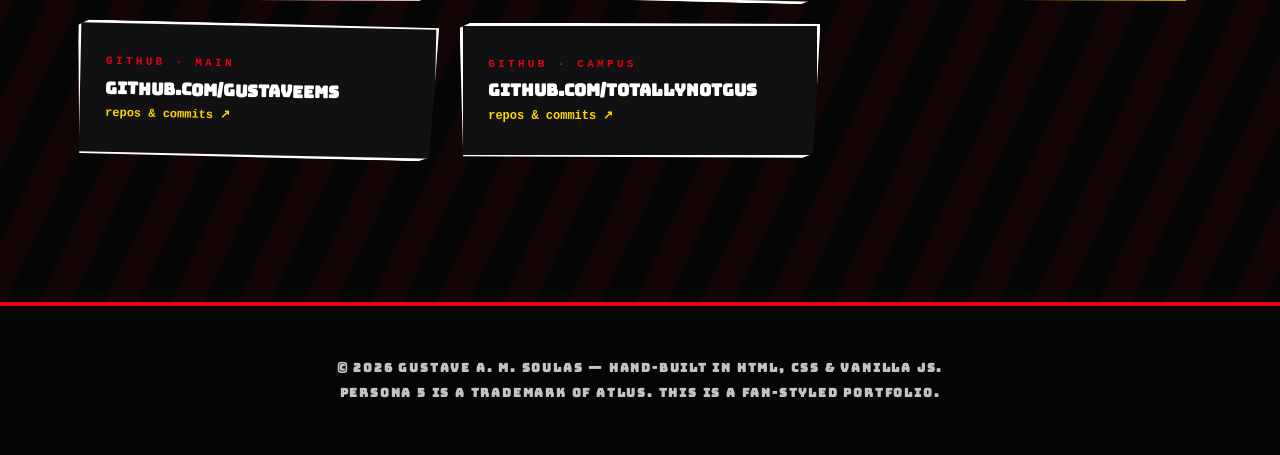
==== commit 28966a3c: "Rebuild CV PDF with all projects; add editable CV source - New cv/cv.html source + cv/build.sh (head" ====
--- a/index.html
+++ b/index.html
@@ -253,7 +253,7 @@
           <h3 class="mission__title">VacancyOracle — The ML Successor</h3>
           <ul>
             <li>ParkScan's scoring rules graduate to learned models: <b>701 hand-labeled Dutch commercial addresses</b>, <b>4,071 Street View images embedded locally</b> with SigLIP, evaluation protocol frozen before any model was fit.</li>
-            <li>First light: zero-shot vision doubles the rules engine's PR-AUC (0.048 vs 0.032 vs 0.024 majority) — an active-learning batch is now running to fix positive-class sparsity.</li>
+            <li>First light: zero-shot vision reaches <b>0.048 PR-AUC</b> vs 0.032 for the rules engine and 0.024 for the majority baseline — an active-learning batch is now running to fix positive-class sparsity.</li>
           </ul>
           <p class="mission__links"><a class="inline-link" href="https://github.com/gustaveems/vacancy-oracle" target="_blank" rel="noopener">Code ↗</a> <span>baselines, label studio &amp; findings published as they land</span></p>
           <img class="mission-figure" src="assets/pr_curves.png" alt="Precision-recall curves: SigLIP zero-shot vision vs ParkScan rules vs random on 539 human labels" loading="lazy">
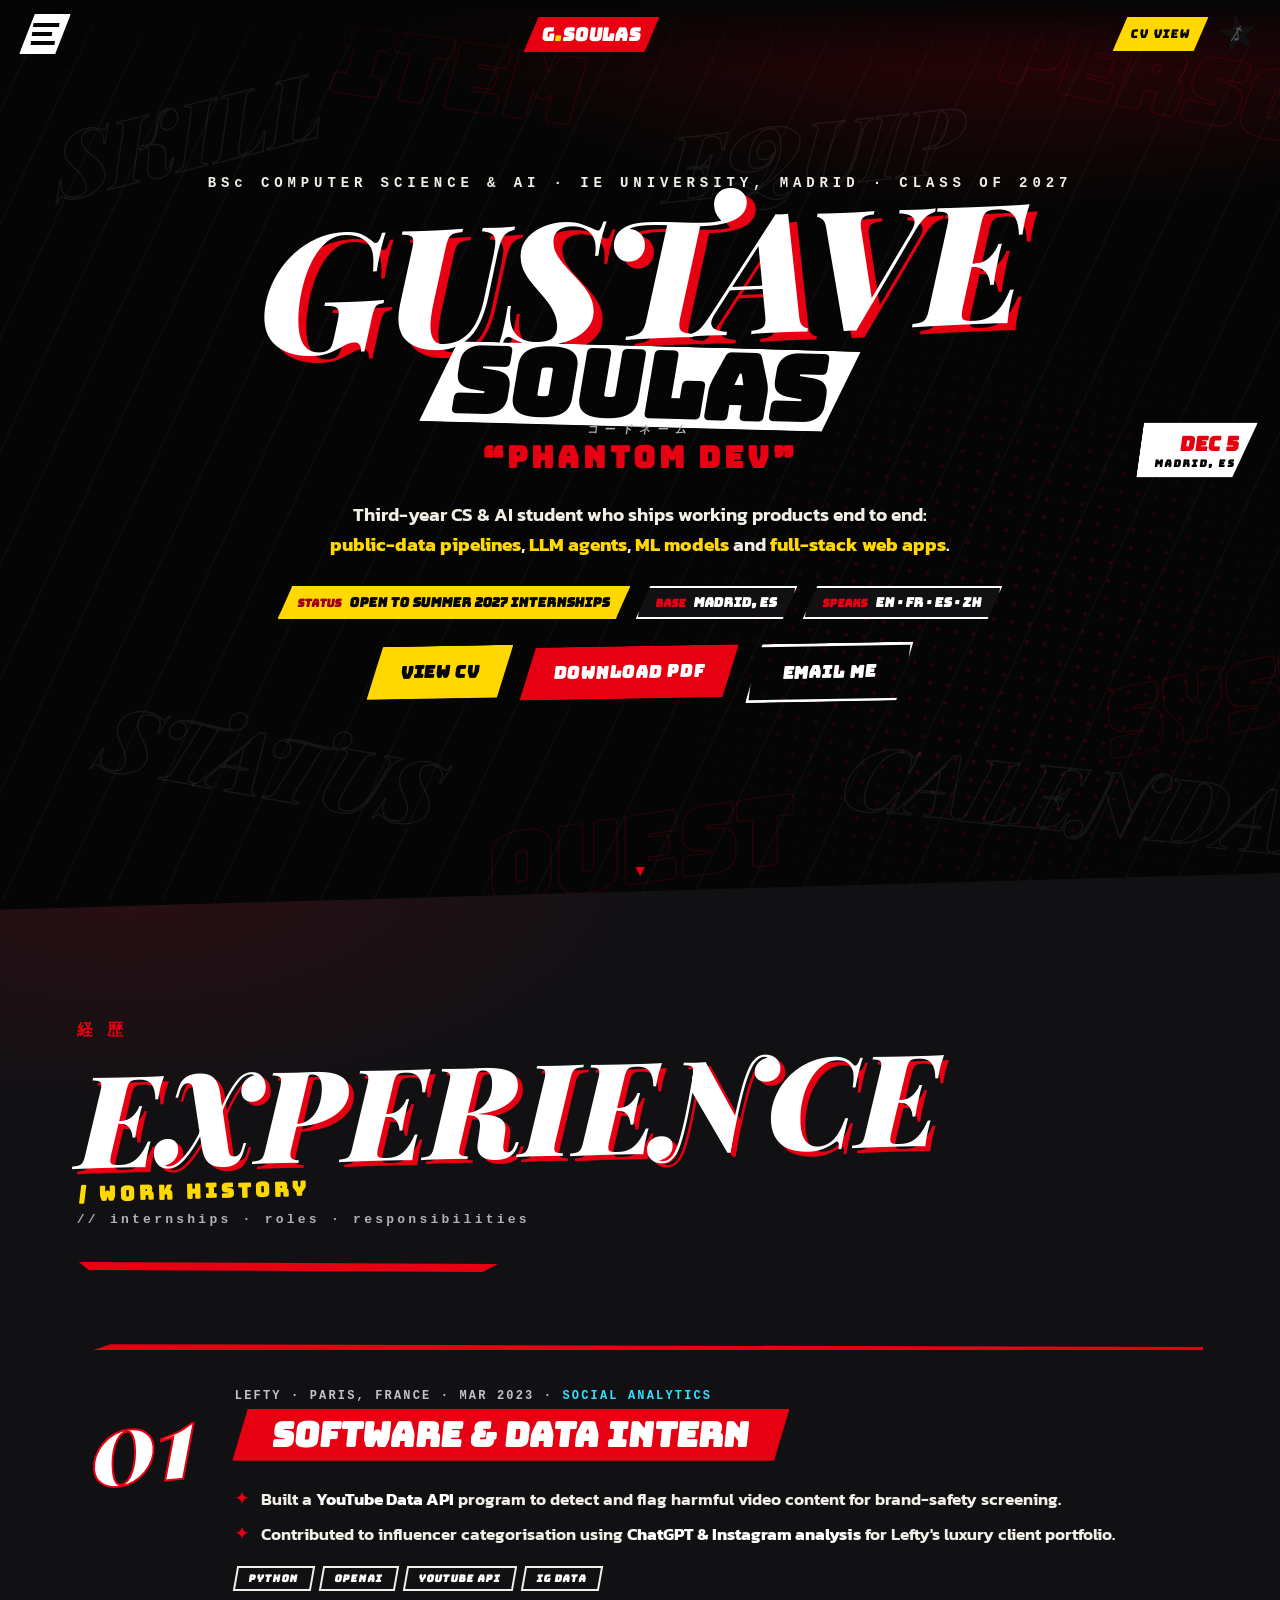
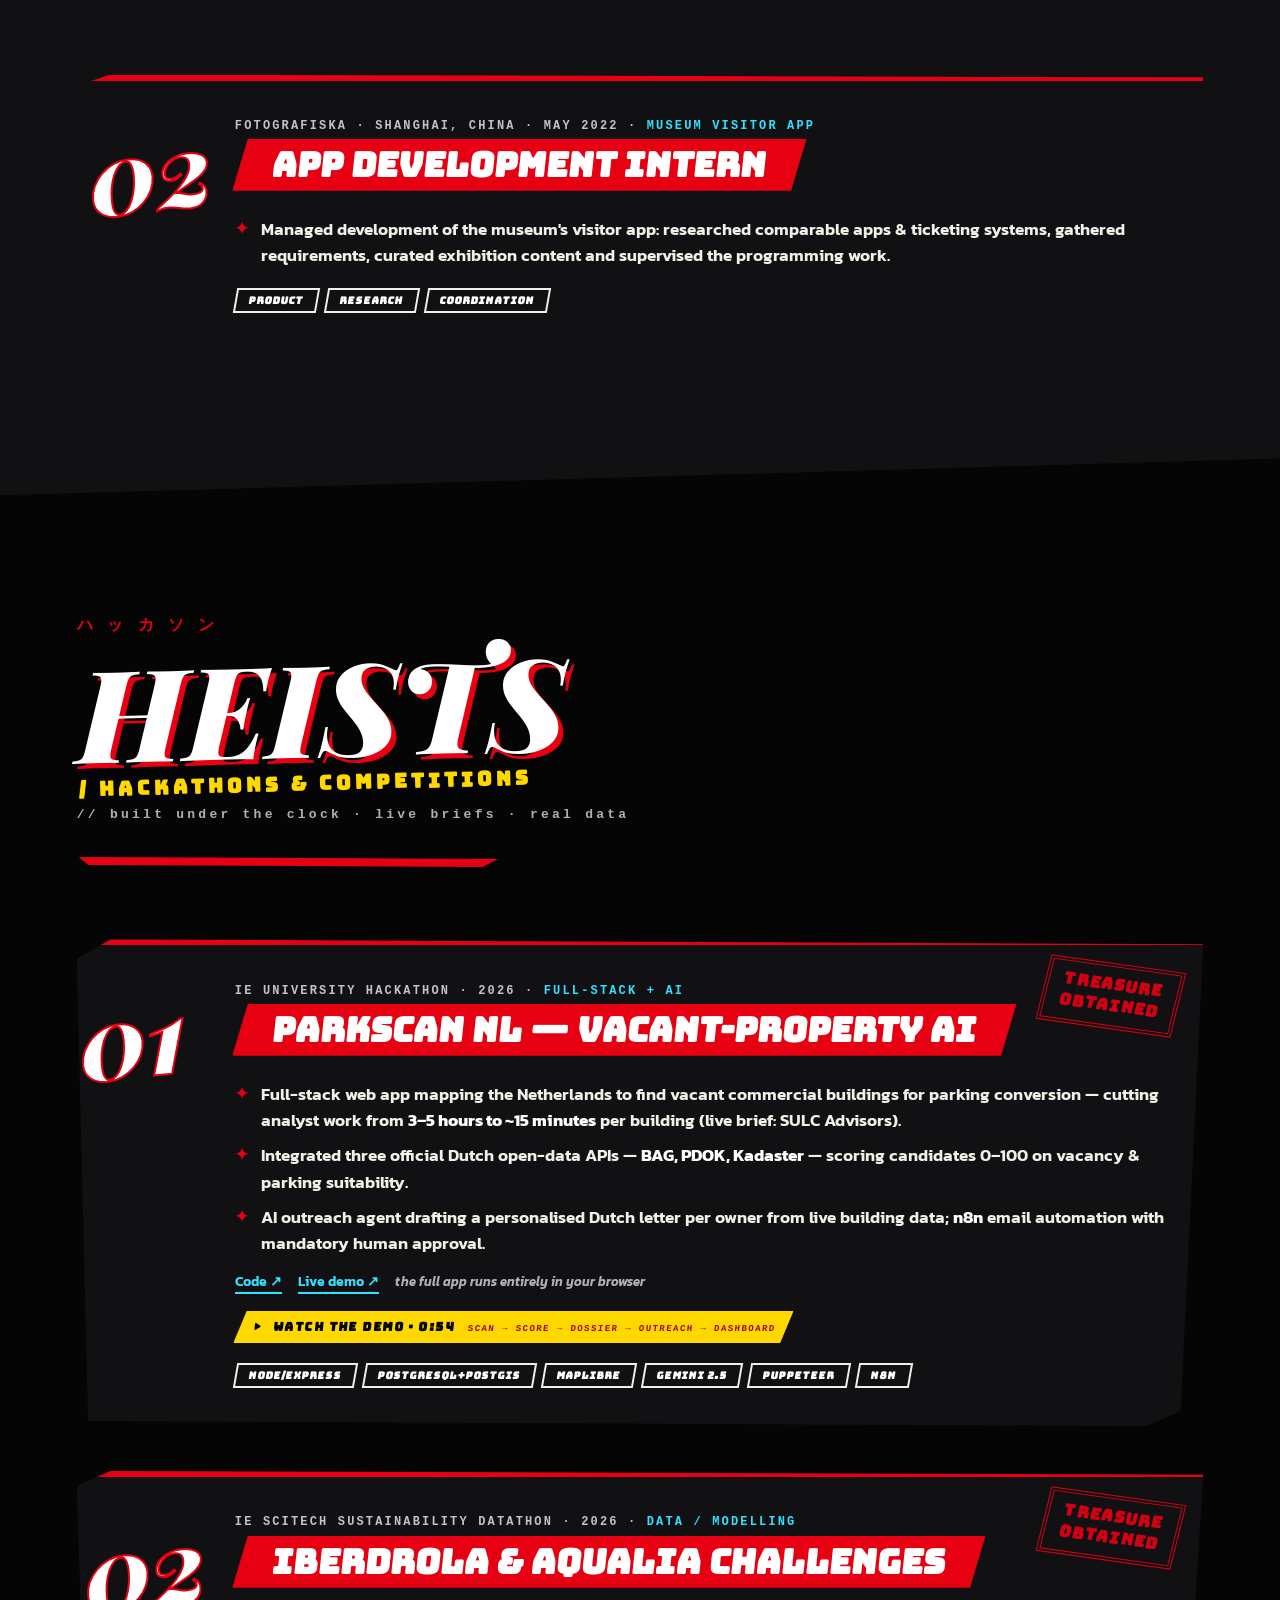
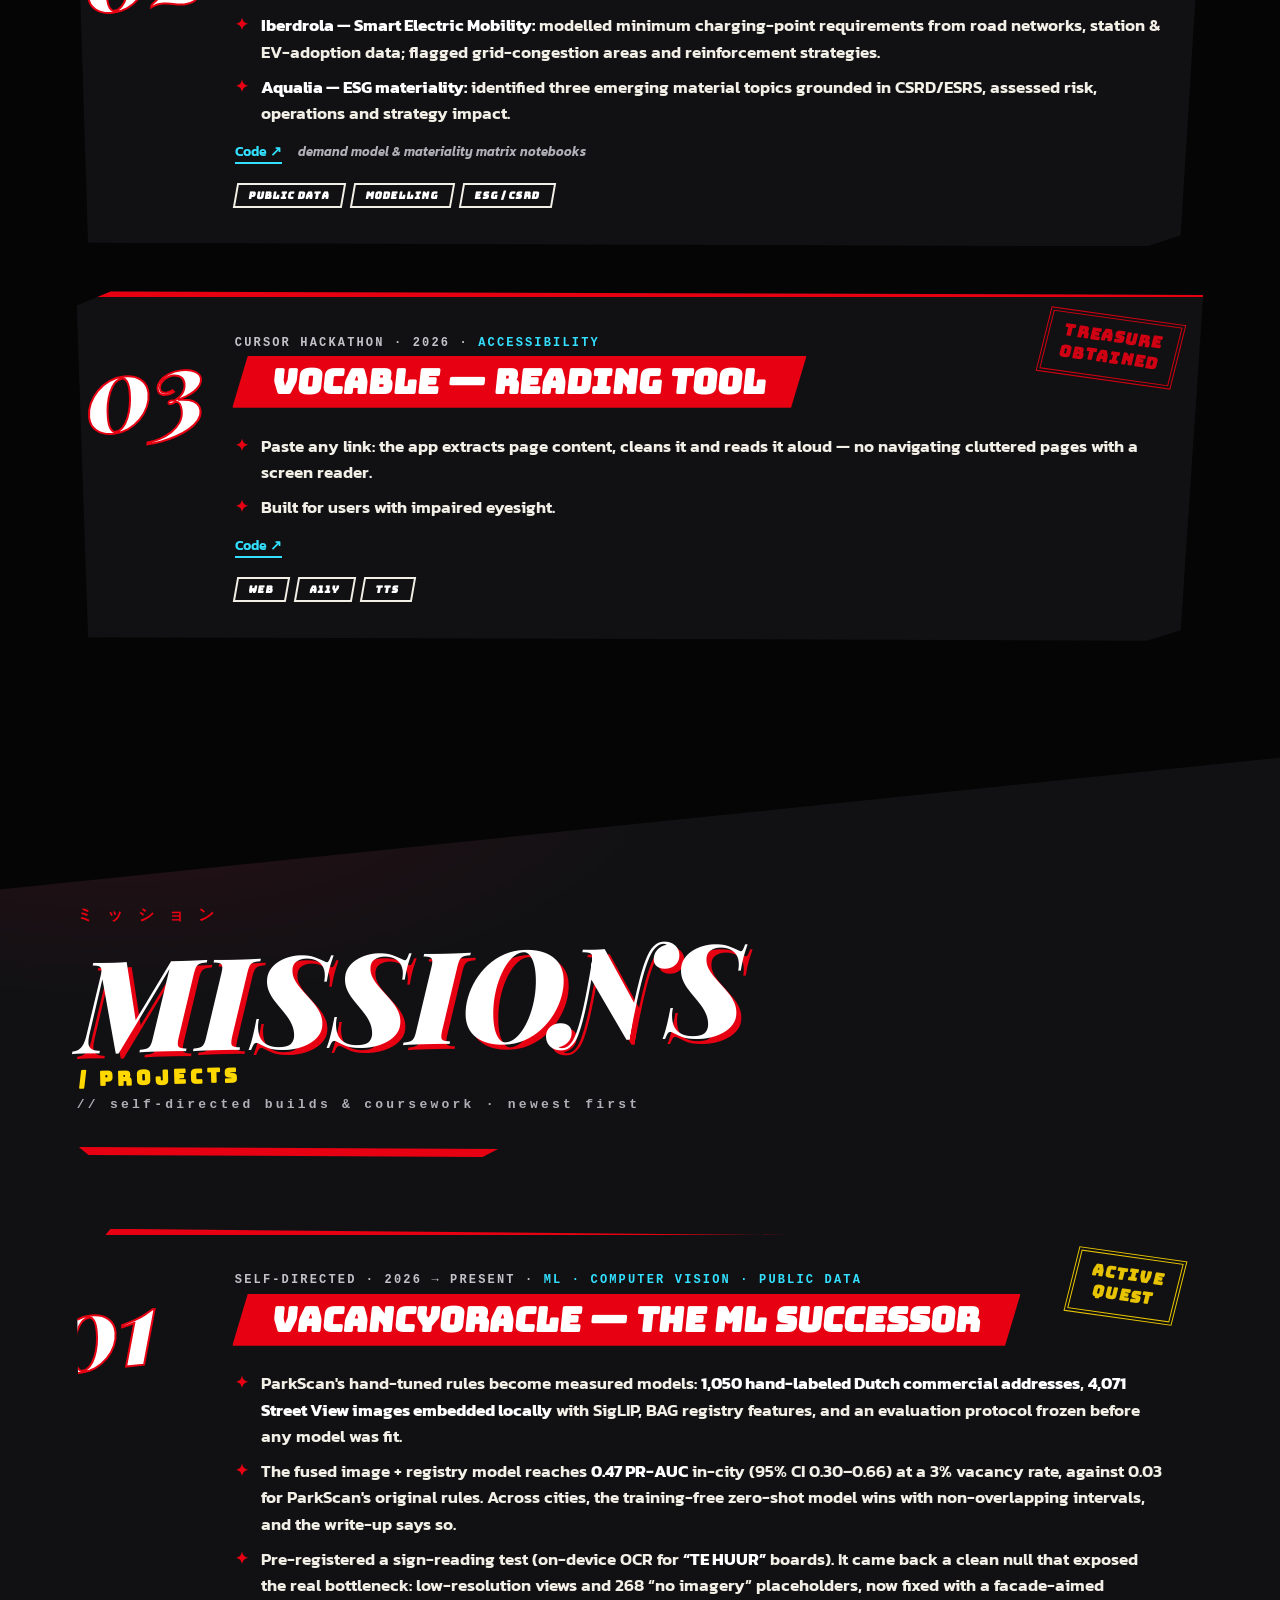
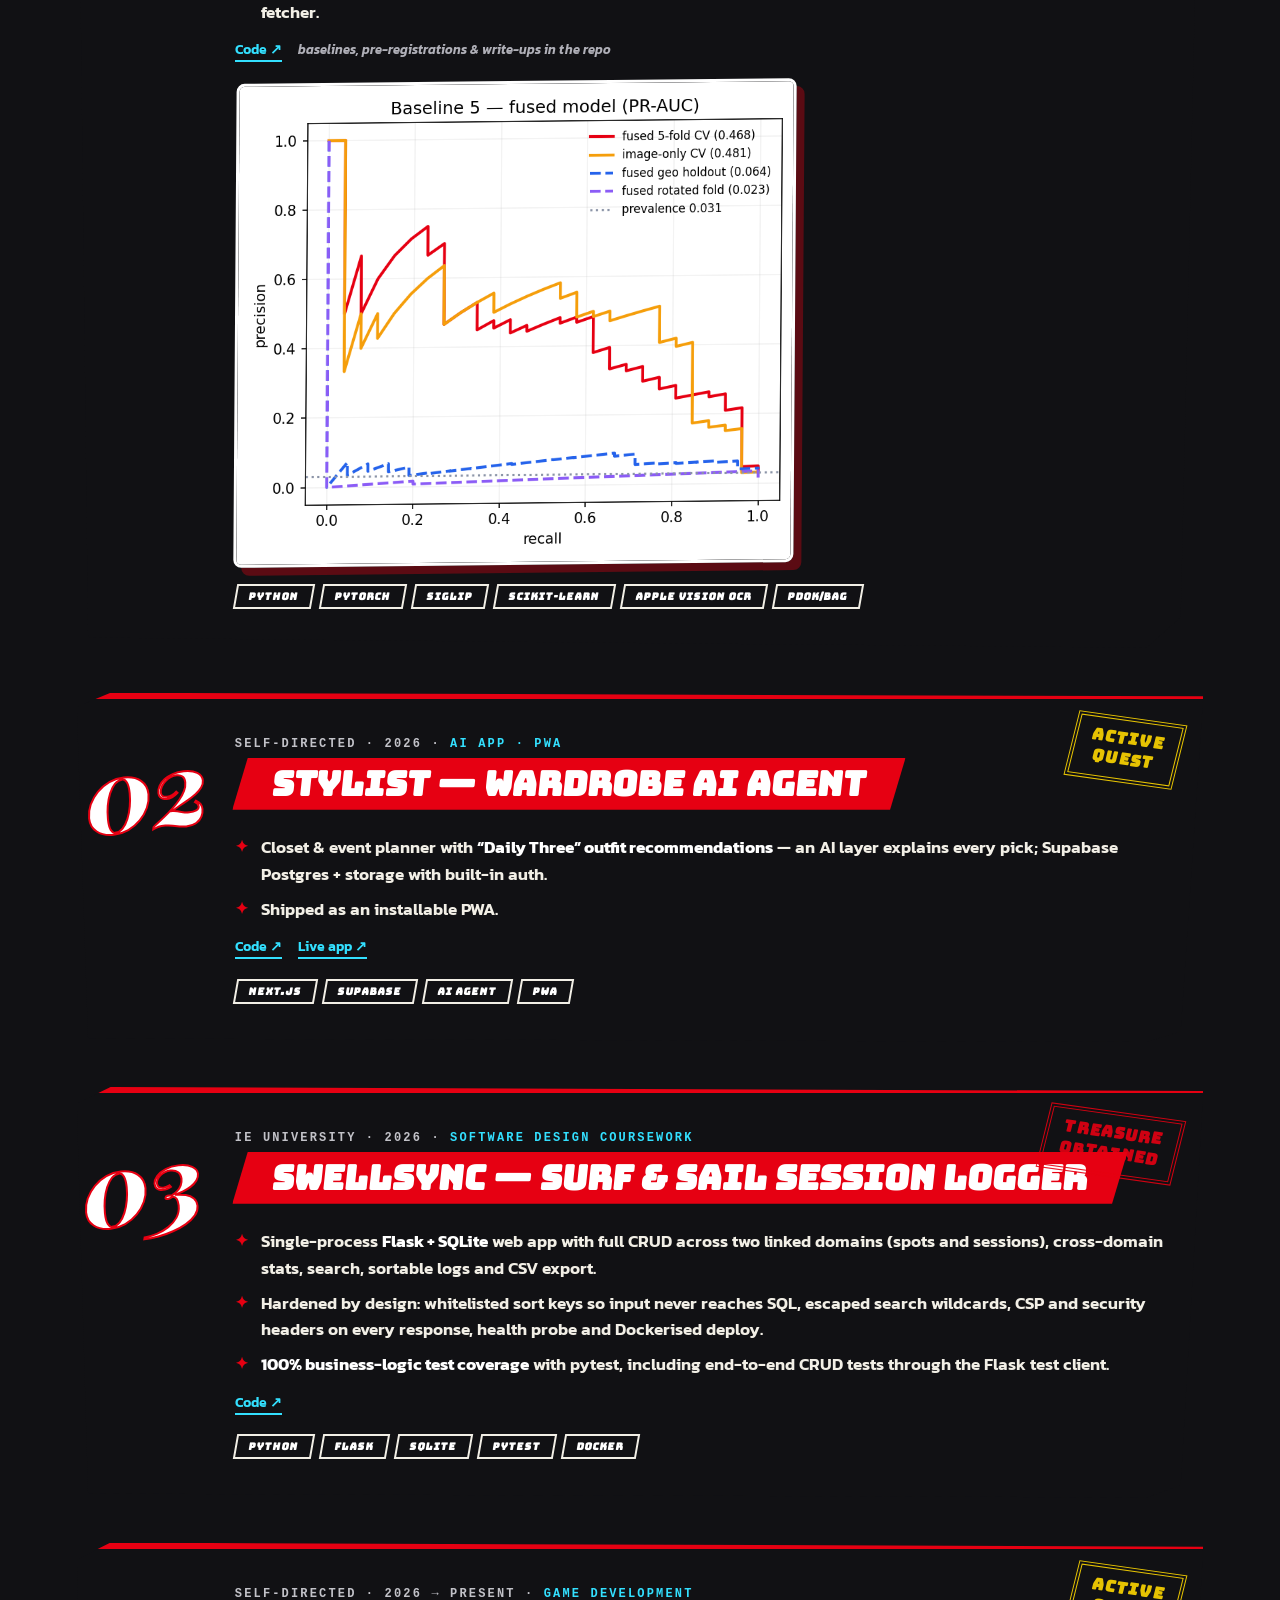
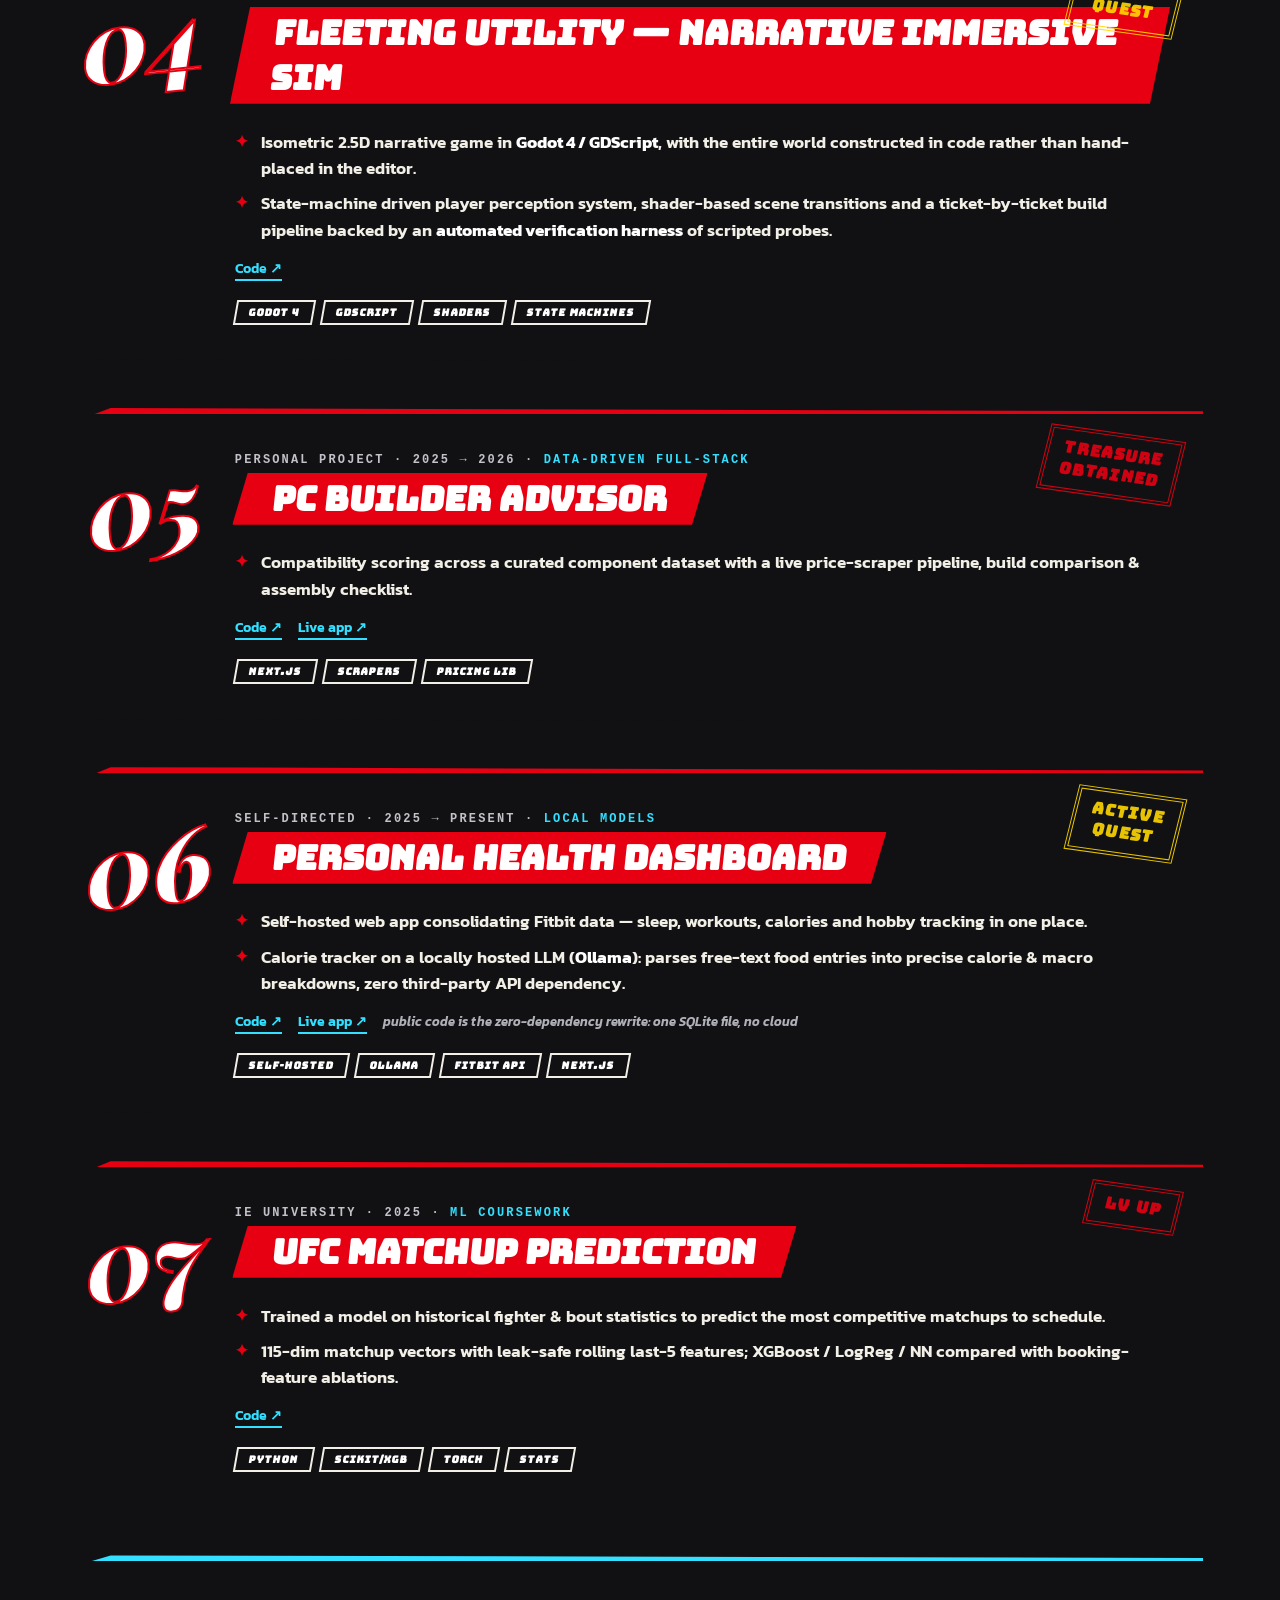
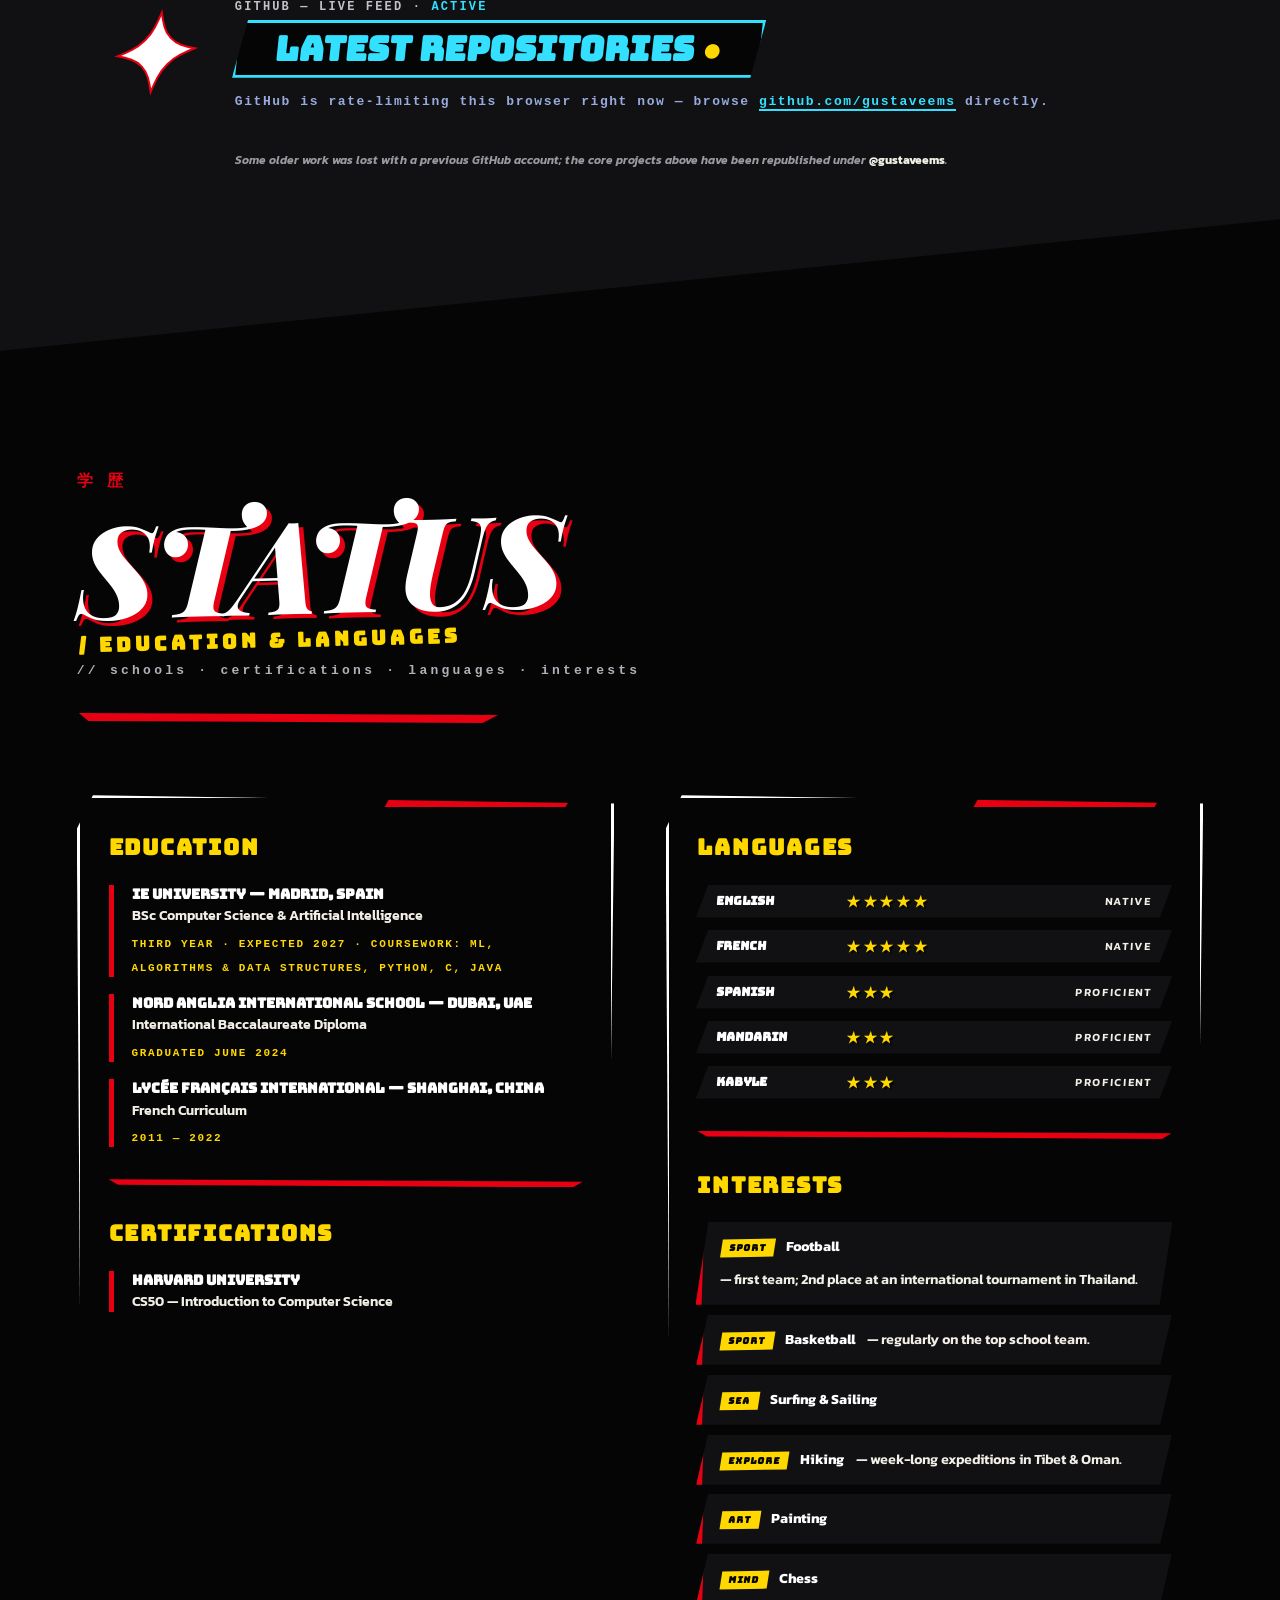
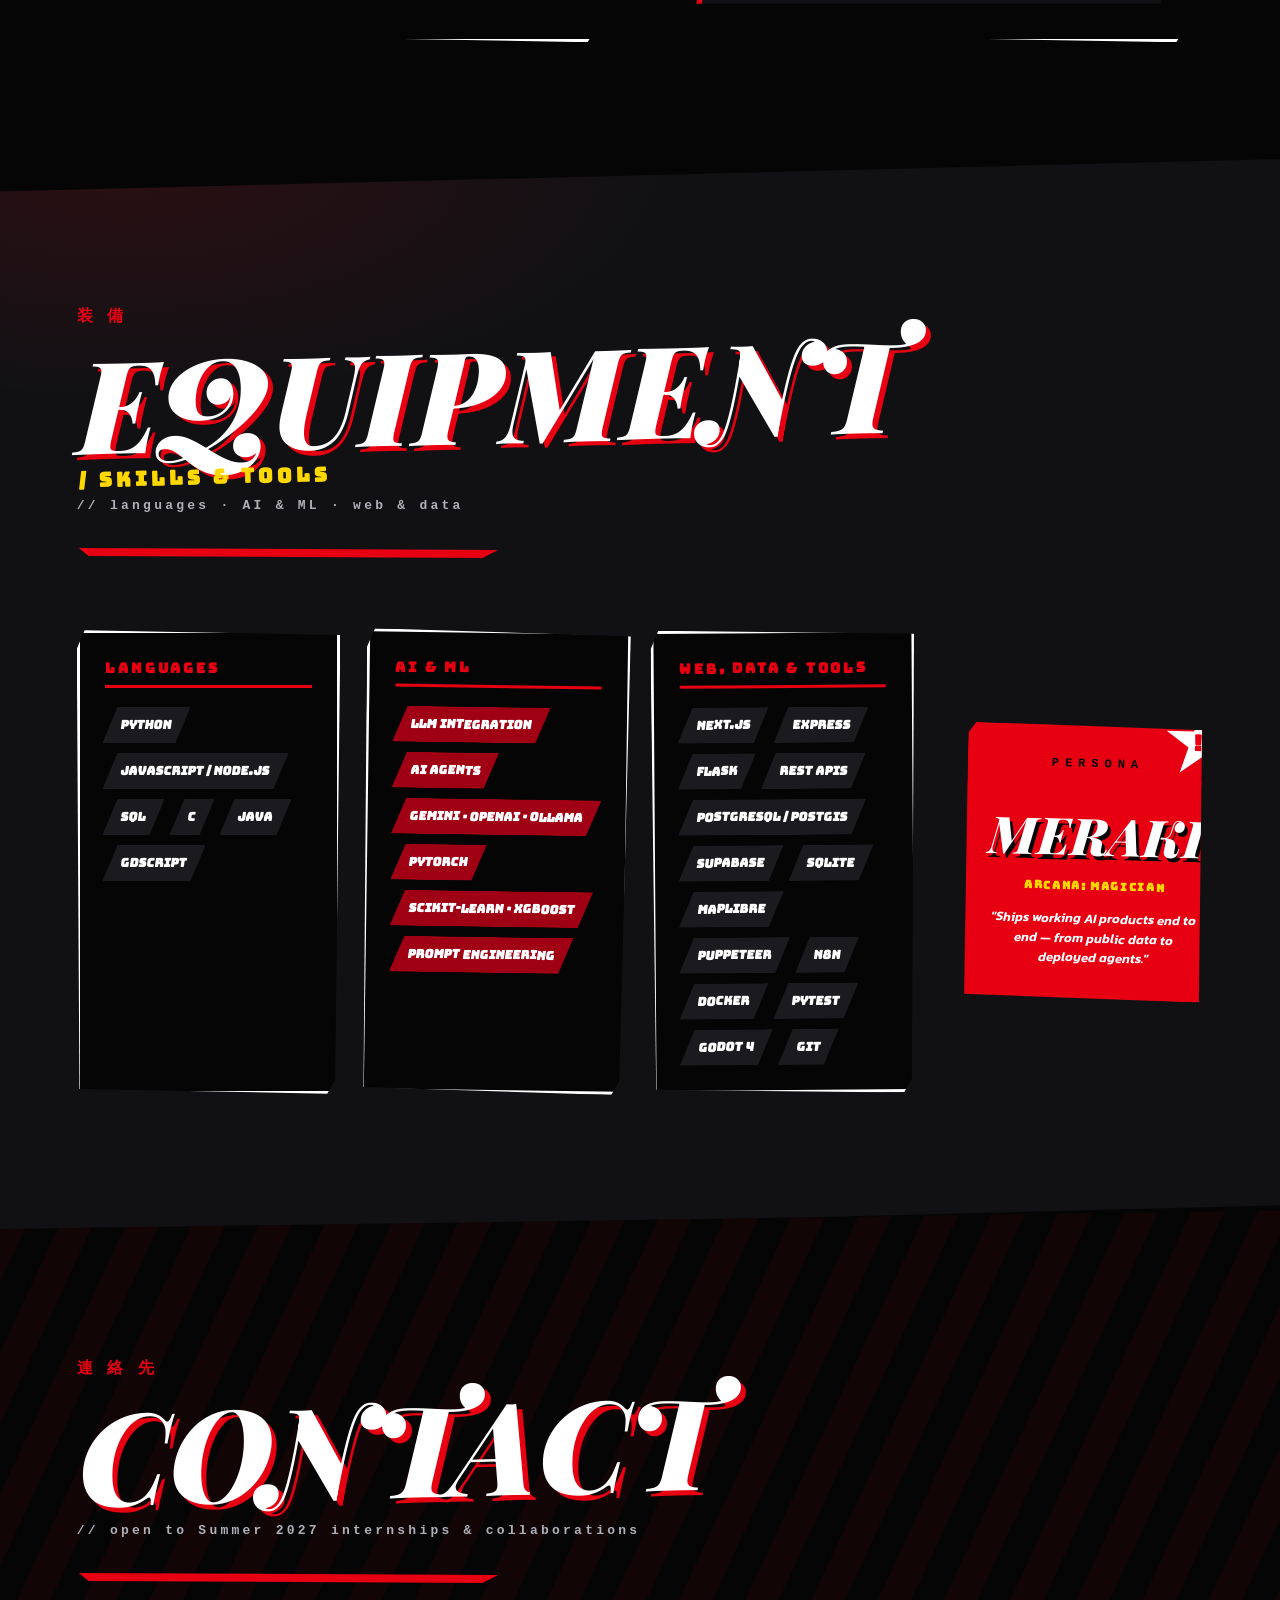
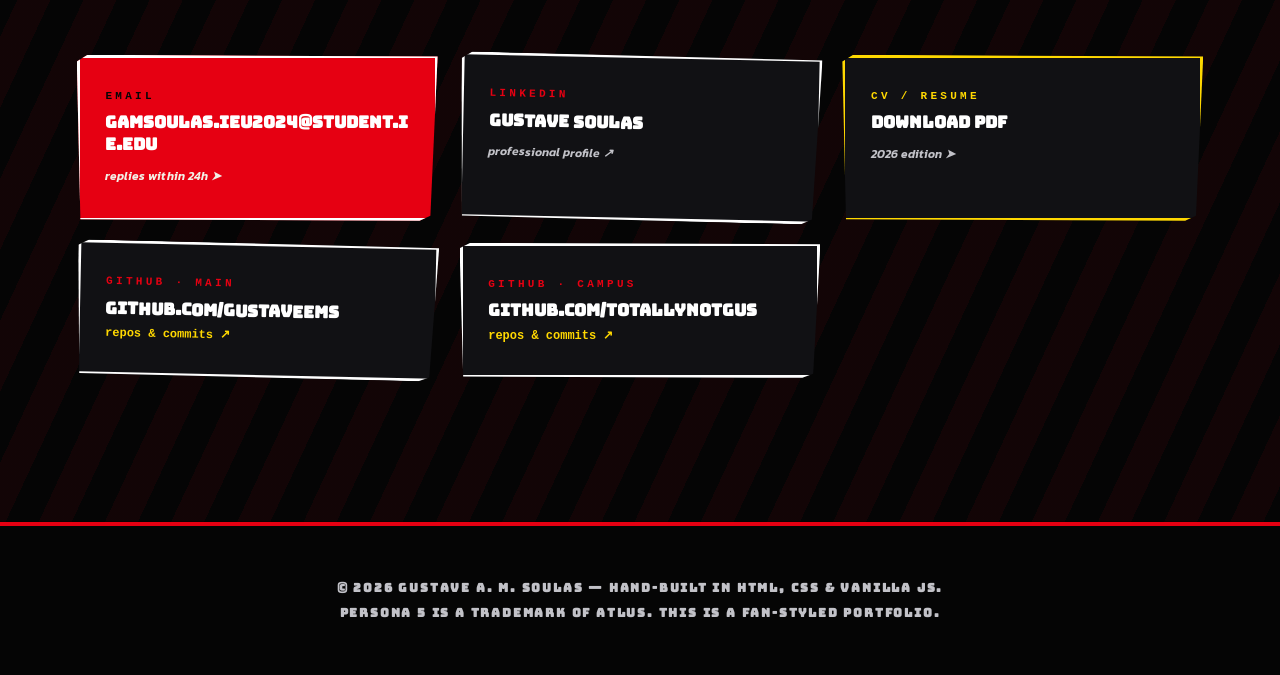
==== commit f130be6b: "VacancyOracle: current results (fused 0.47 PR-AUC, bootstrap CIs, sign-reader null) and new figure" ====
--- a/index.html
+++ b/index.html
@@ -252,12 +252,13 @@
           <p class="mission__meta">Self-directed · 2026 → present · <b>ML · computer vision · public data</b></p>
           <h3 class="mission__title">VacancyOracle — The ML Successor</h3>
           <ul>
-            <li>ParkScan's scoring rules graduate to learned models: <b>701 hand-labeled Dutch commercial addresses</b>, <b>4,071 Street View images embedded locally</b> with SigLIP, evaluation protocol frozen before any model was fit.</li>
-            <li>First light: zero-shot vision reaches <b>0.048 PR-AUC</b> vs 0.032 for the rules engine and 0.024 for the majority baseline — an active-learning batch is now running to fix positive-class sparsity.</li>
-          </ul>
-          <p class="mission__links"><a class="inline-link" href="https://github.com/gustaveems/vacancy-oracle" target="_blank" rel="noopener">Code ↗</a> <span>baselines, label studio &amp; findings published as they land</span></p>
-          <img class="mission-figure" src="assets/pr_curves.png" alt="Precision-recall curves: SigLIP zero-shot vision vs ParkScan rules vs random on 539 human labels" loading="lazy">
-          <div class="mission__tags"><span>PYTHON</span><span>PYTORCH</span><span>SIGLIP</span><span>PDOK/BAG</span><span>ACTIVE LEARNING</span></div>
+            <li>ParkScan's hand-tuned rules become measured models: <b>1,050 hand-labeled Dutch commercial addresses</b>, <b>4,071 Street View images embedded locally</b> with SigLIP, BAG registry features, and an evaluation protocol frozen before any model was fit.</li>
+            <li>The fused image + registry model reaches <b>0.47 PR-AUC</b> in-city (95% CI 0.30–0.66) at a 3% vacancy rate, against 0.03 for ParkScan's original rules. Across cities, the training-free zero-shot model wins with non-overlapping intervals, and the write-up says so.</li>
+            <li>Pre-registered a sign-reading test (on-device OCR for <b>“TE HUUR”</b> boards). It came back a clean null that exposed the real bottleneck: low-resolution views and 268 “no imagery” placeholders, now fixed with a facade-aimed fetcher.</li>
+          </ul>
+          <p class="mission__links"><a class="inline-link" href="https://github.com/gustaveems/vacancy-oracle" target="_blank" rel="noopener">Code ↗</a> <span>baselines, pre-registrations &amp; write-ups in the repo</span></p>
+          <img class="mission-figure" src="assets/vacancy_fusion_pr.png" alt="Precision-recall curves for the fused VacancyOracle model: 0.468 PR-AUC in 5-fold cross-validation, 0.064 on the geographic holdout, against a 3.1% prevalence line" loading="lazy">
+          <div class="mission__tags"><span>PYTHON</span><span>PYTORCH</span><span>SIGLIP</span><span>SCIKIT-LEARN</span><span>APPLE VISION OCR</span><span>PDOK/BAG</span></div>
         </div>
         <div class="mission__stamp mission__stamp--gold">ACTIVE<br>QUEST</div>
       </article>
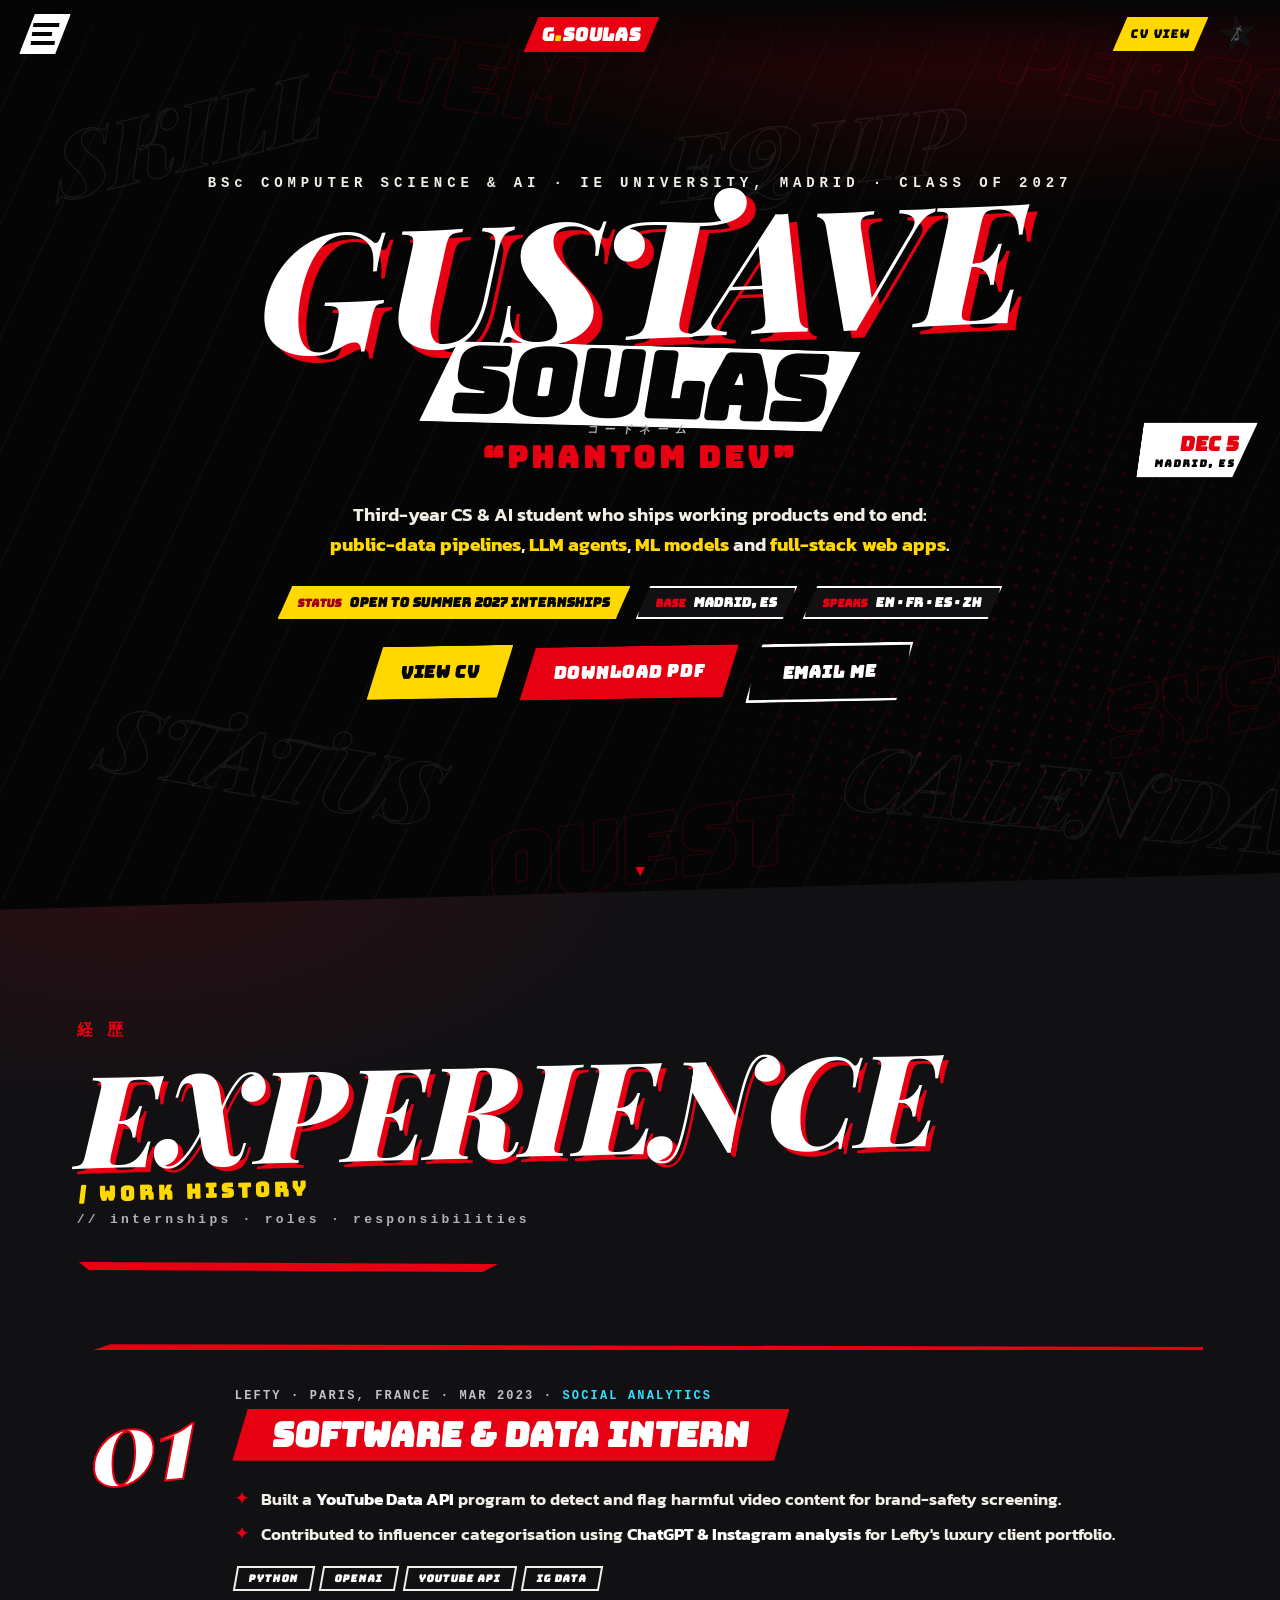
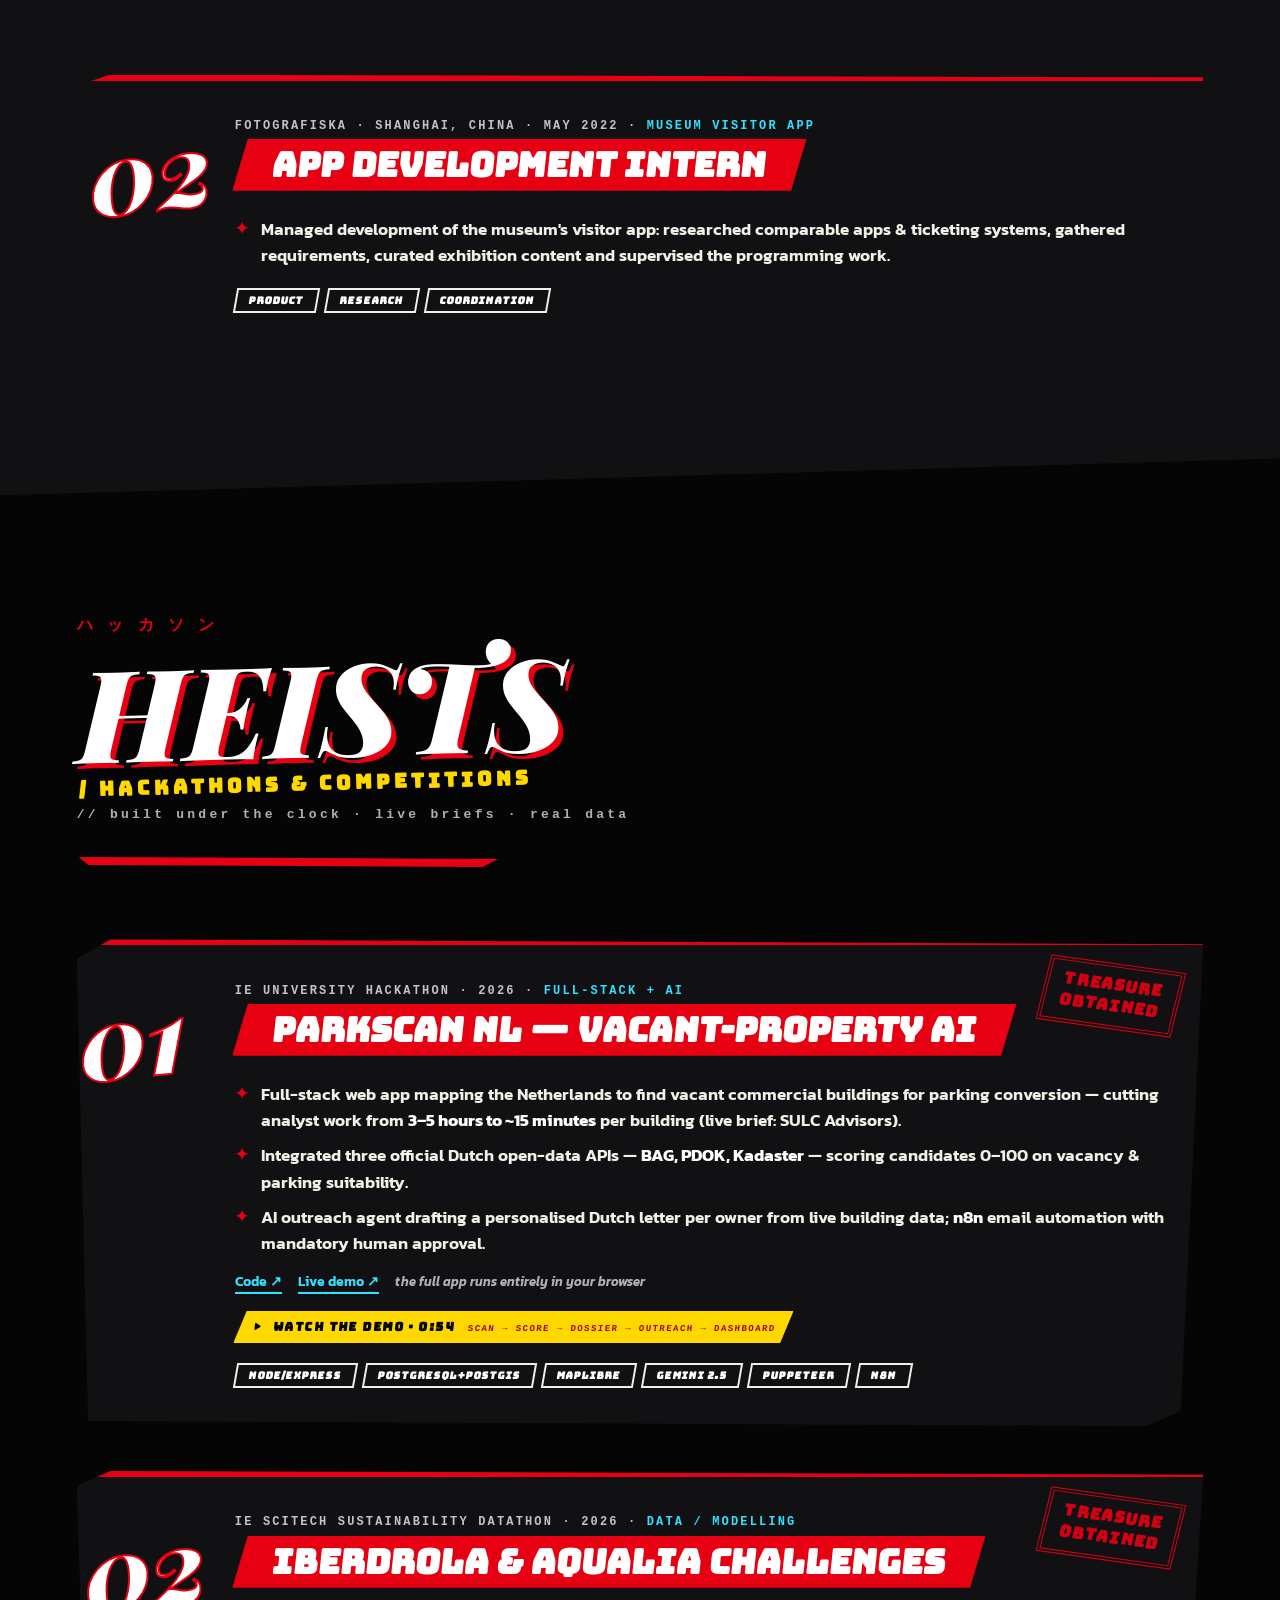
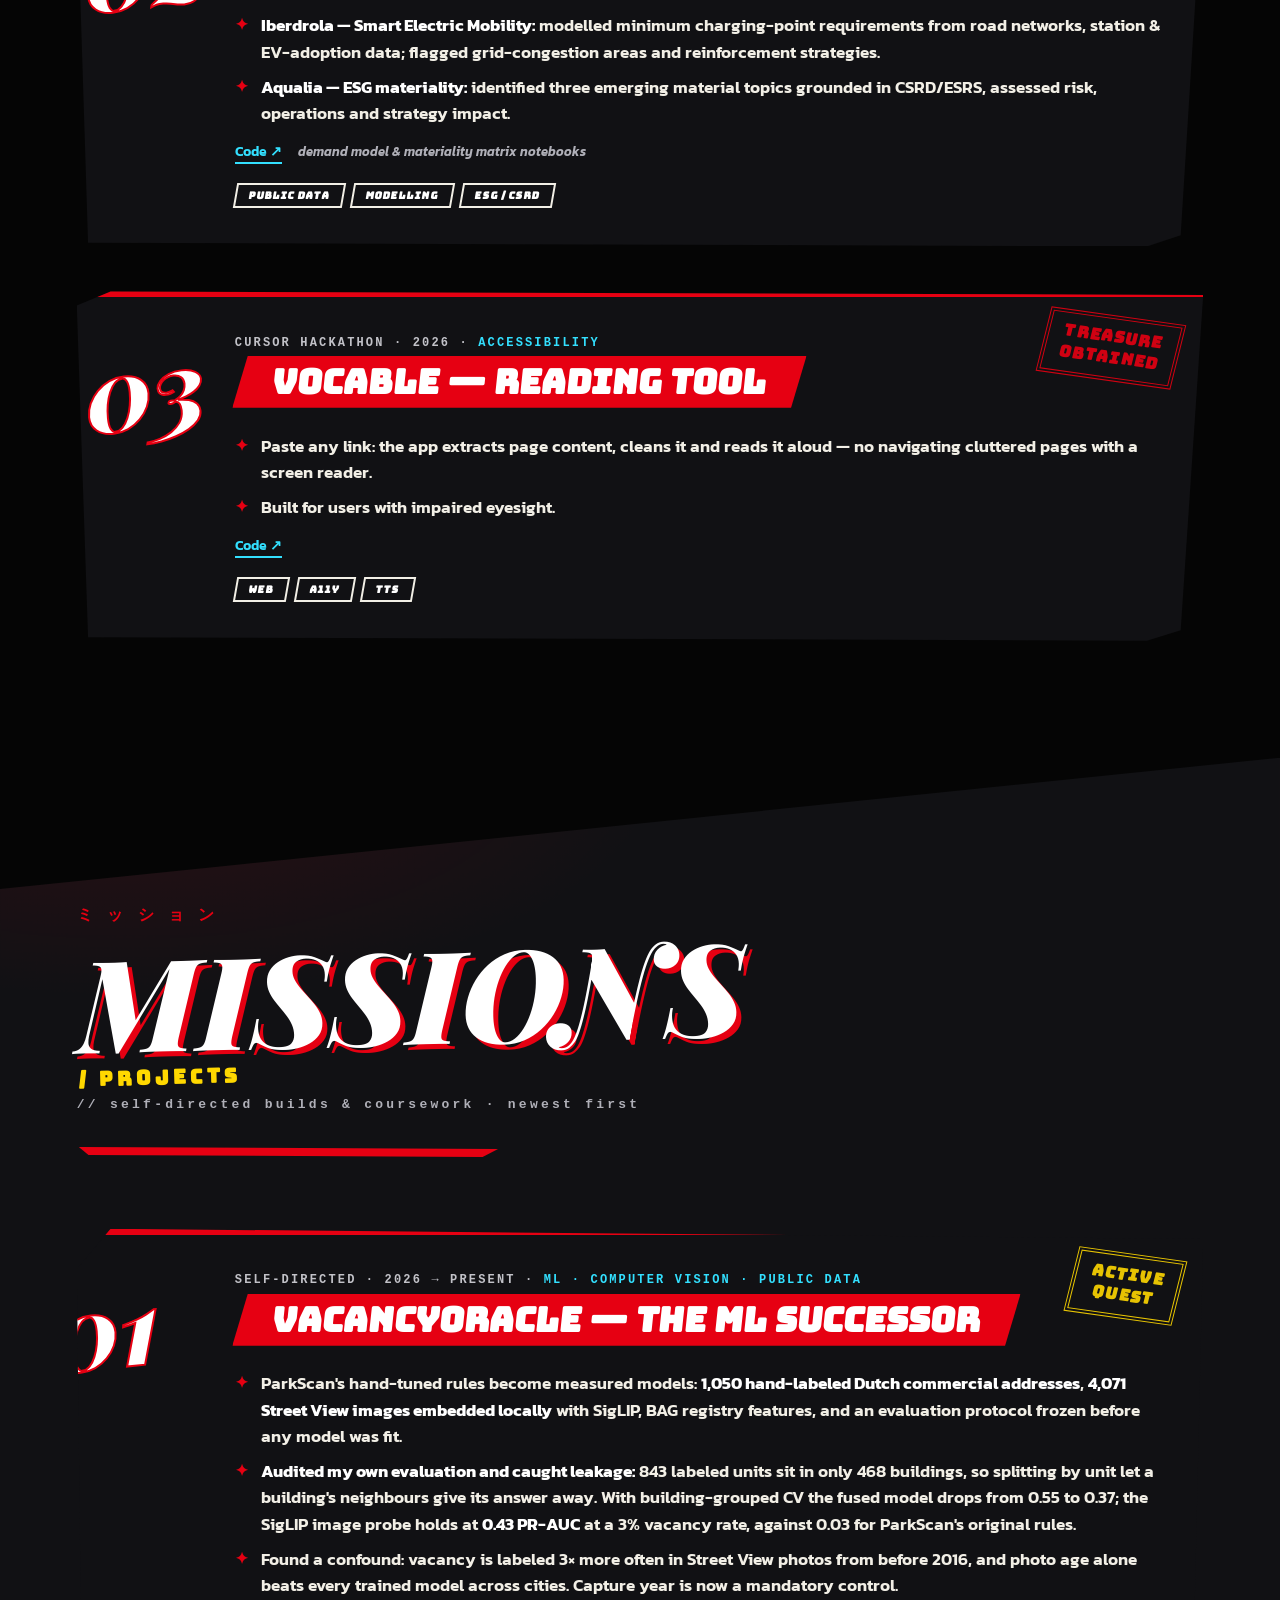
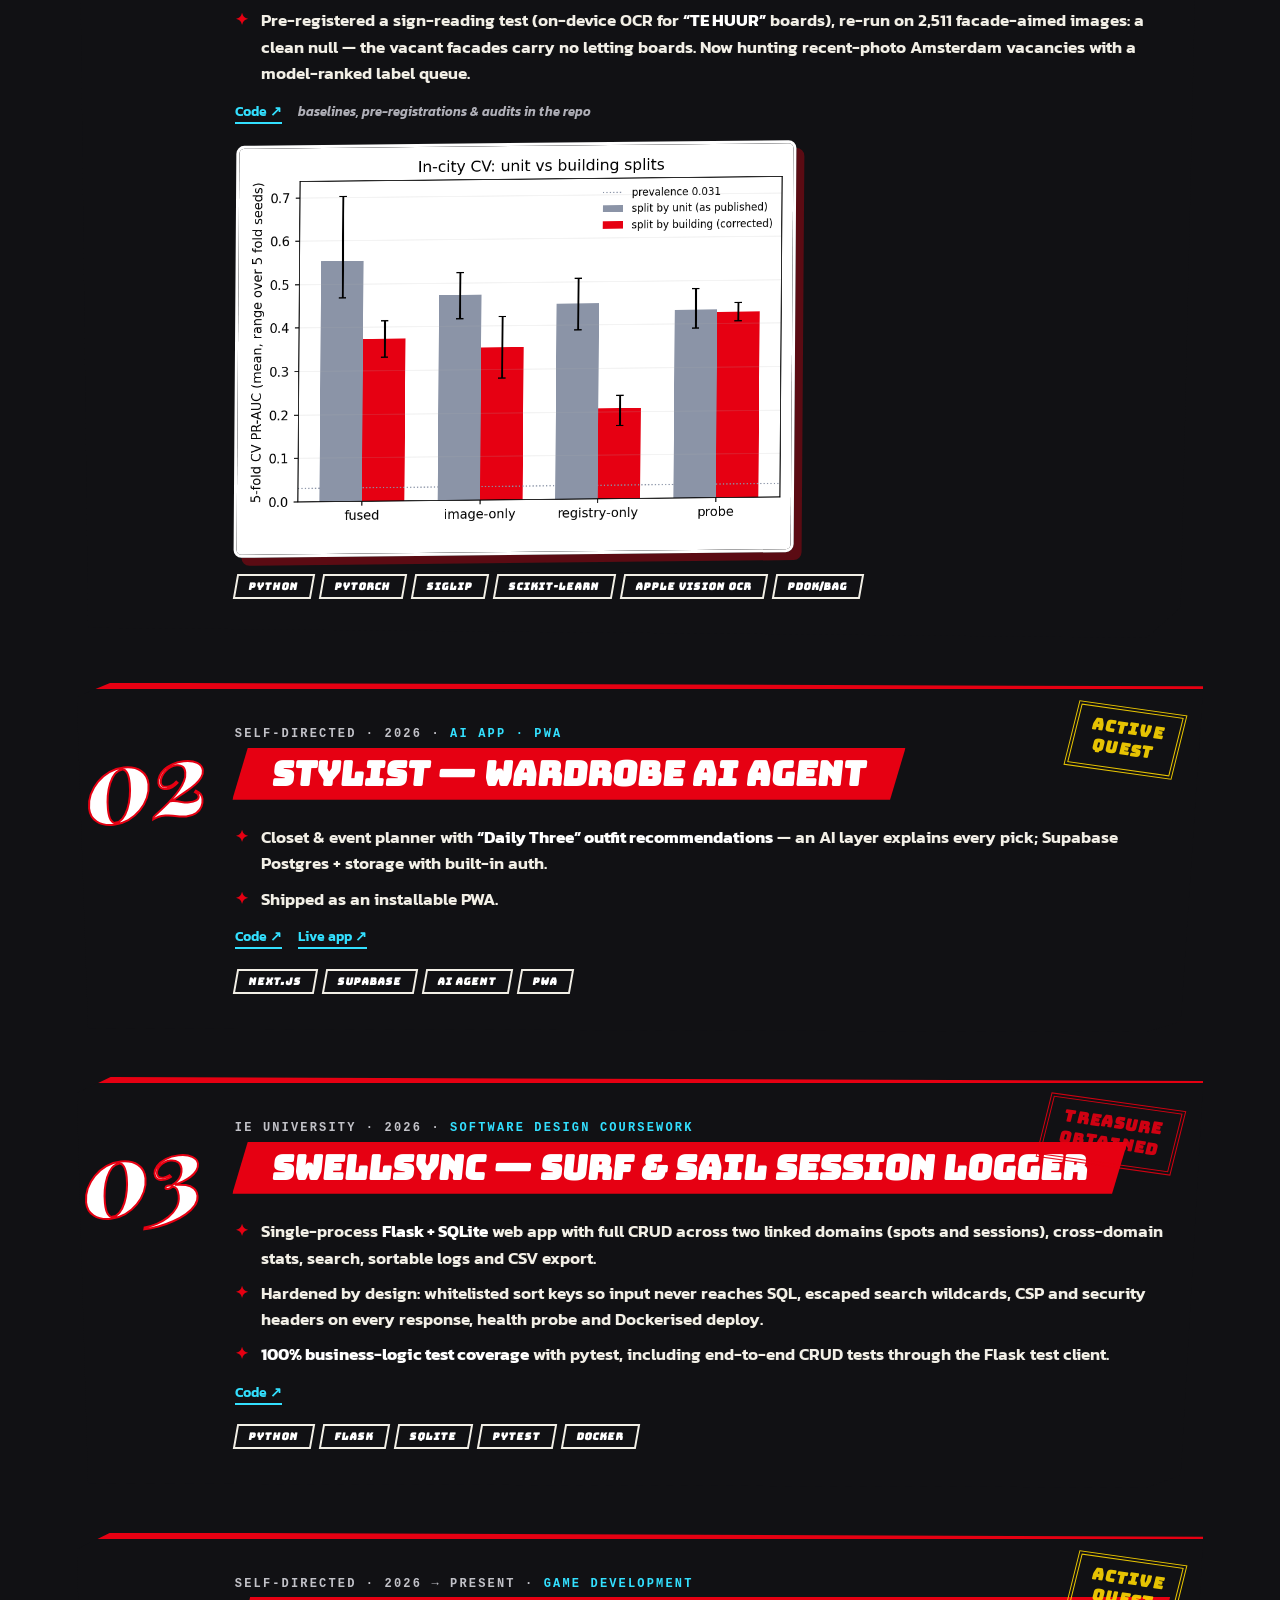
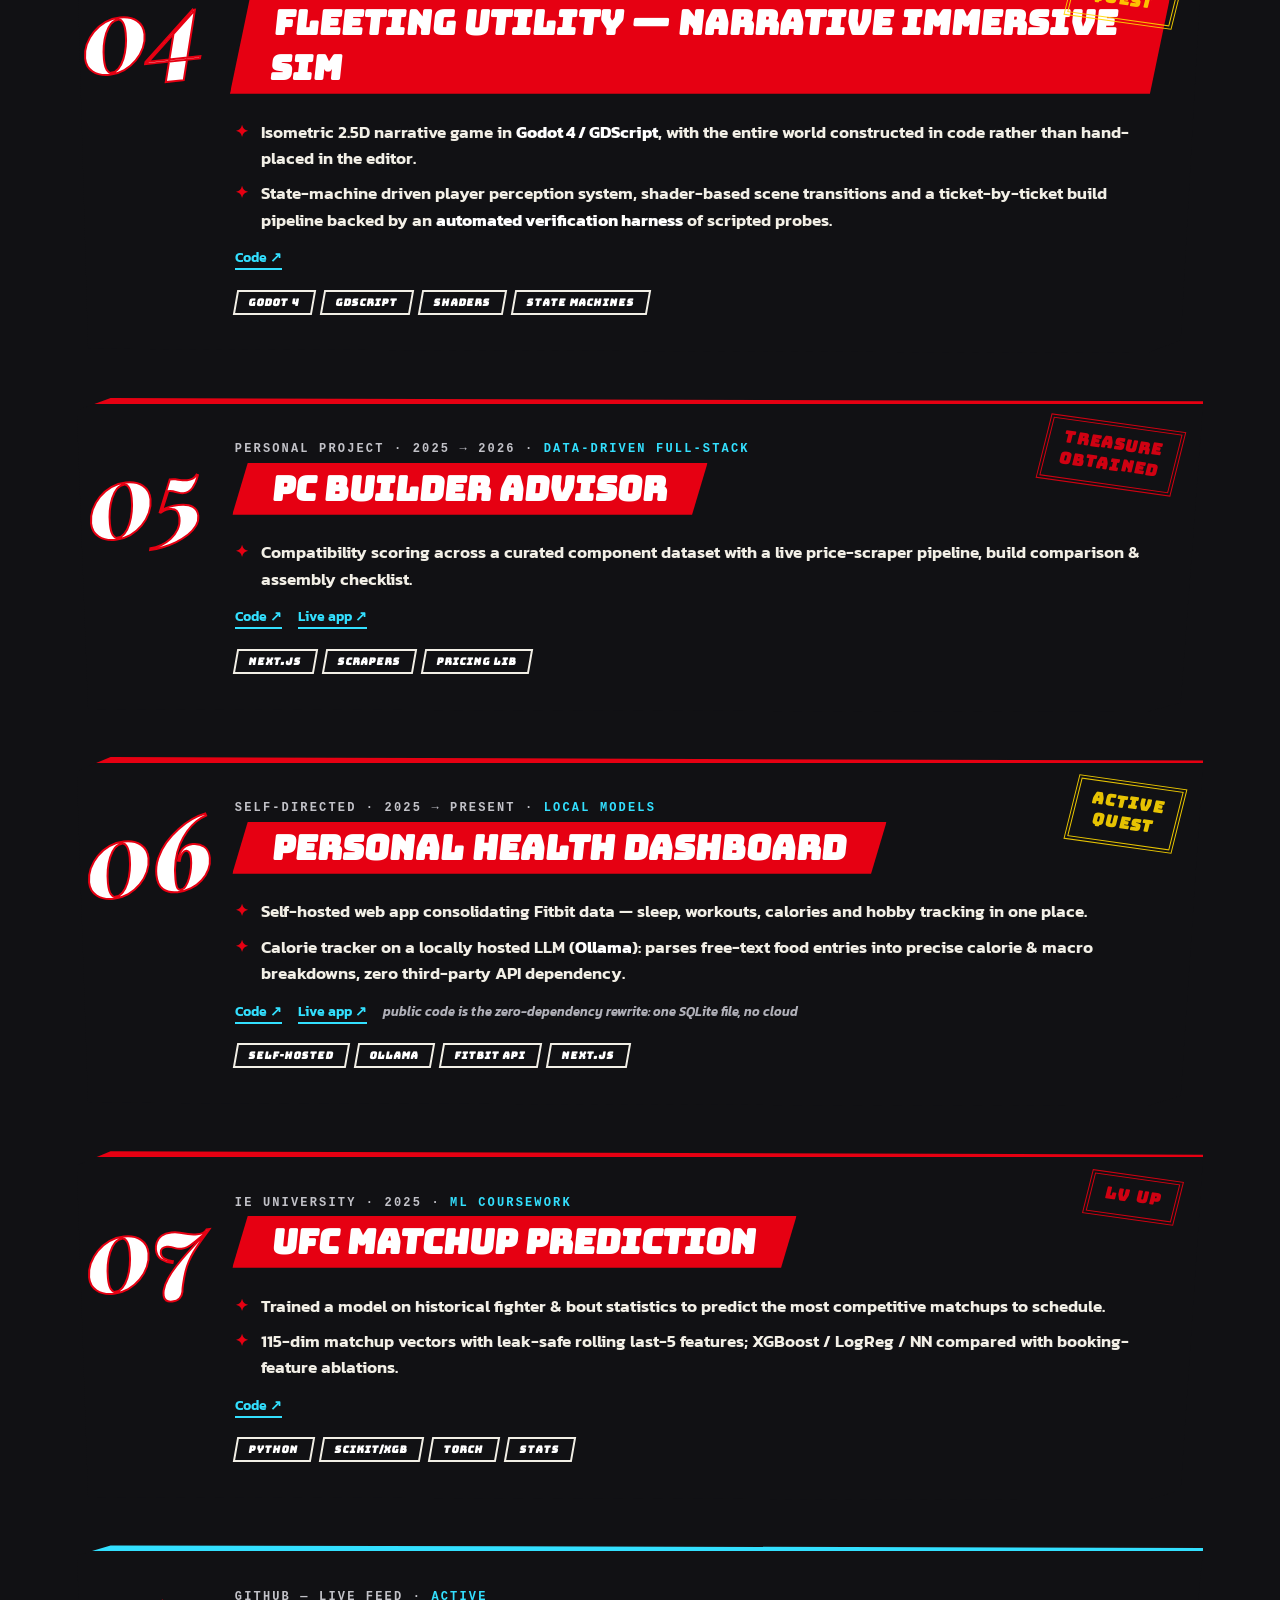
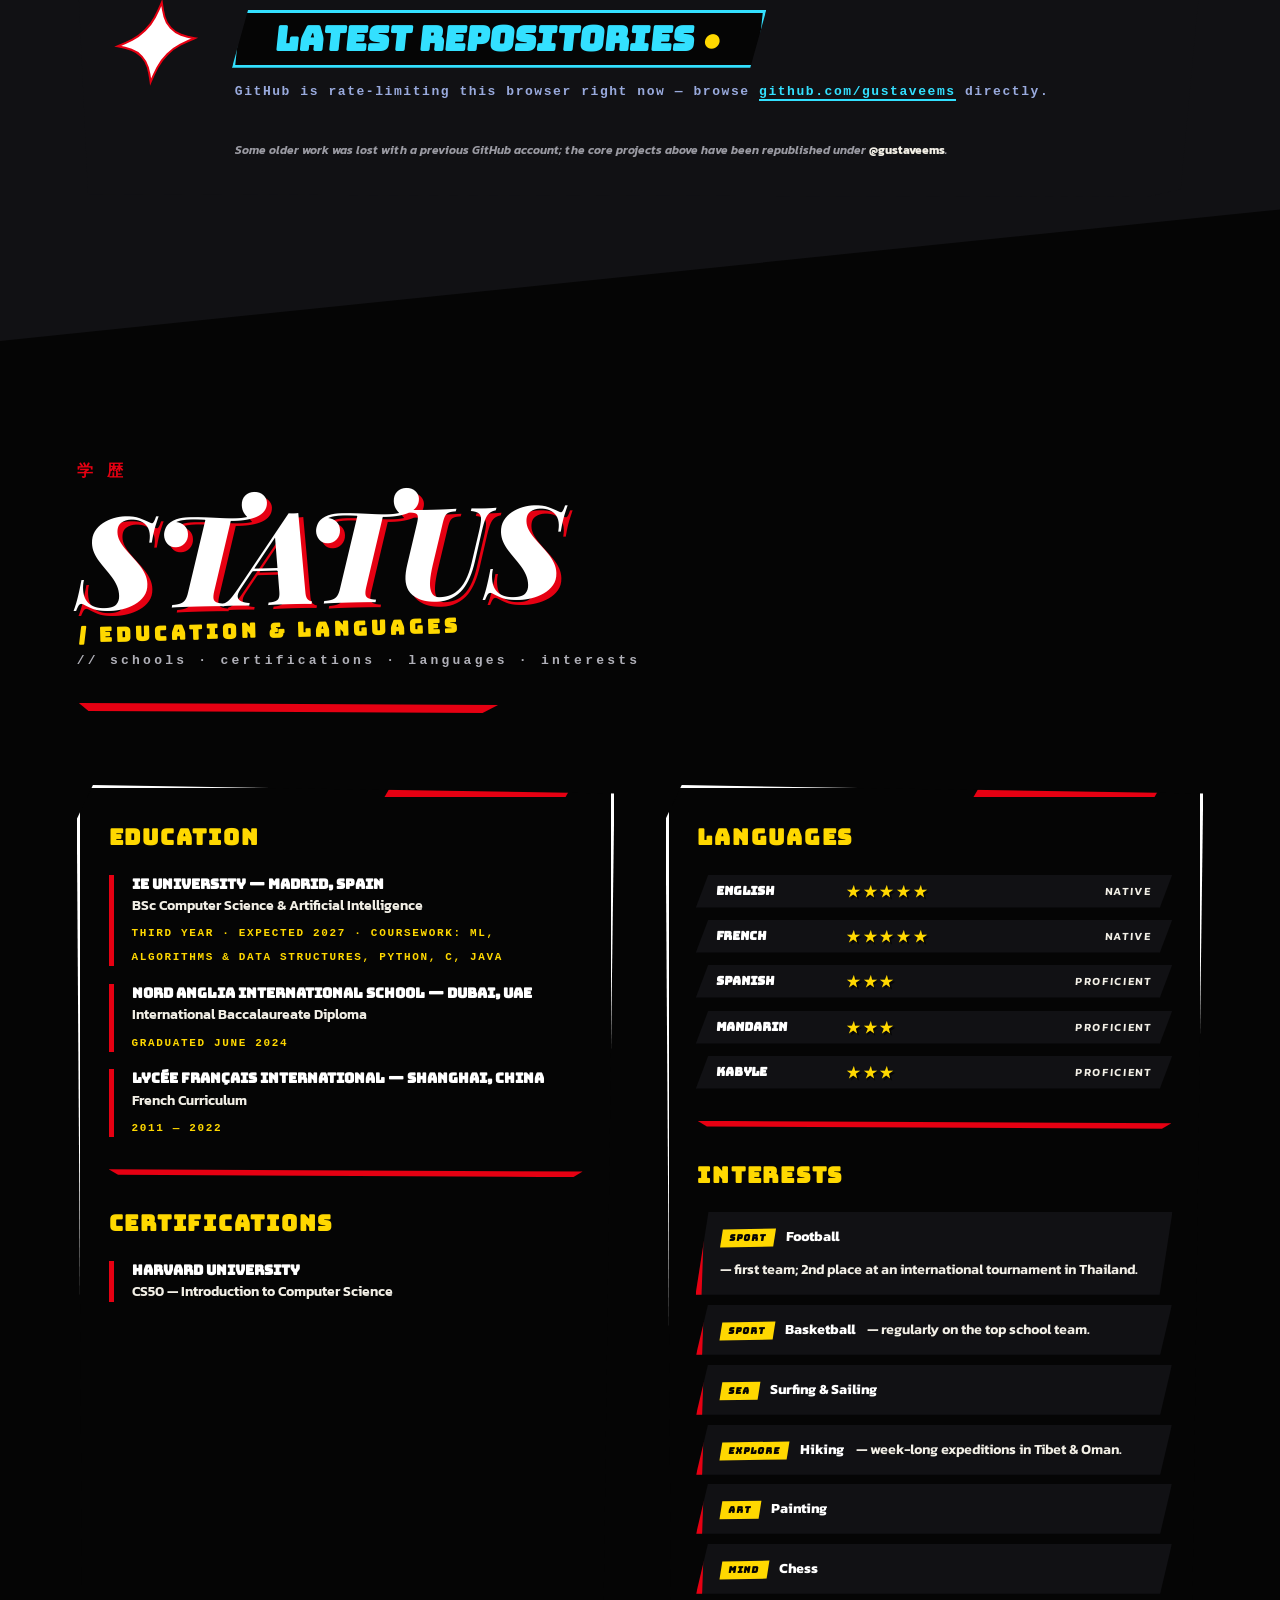
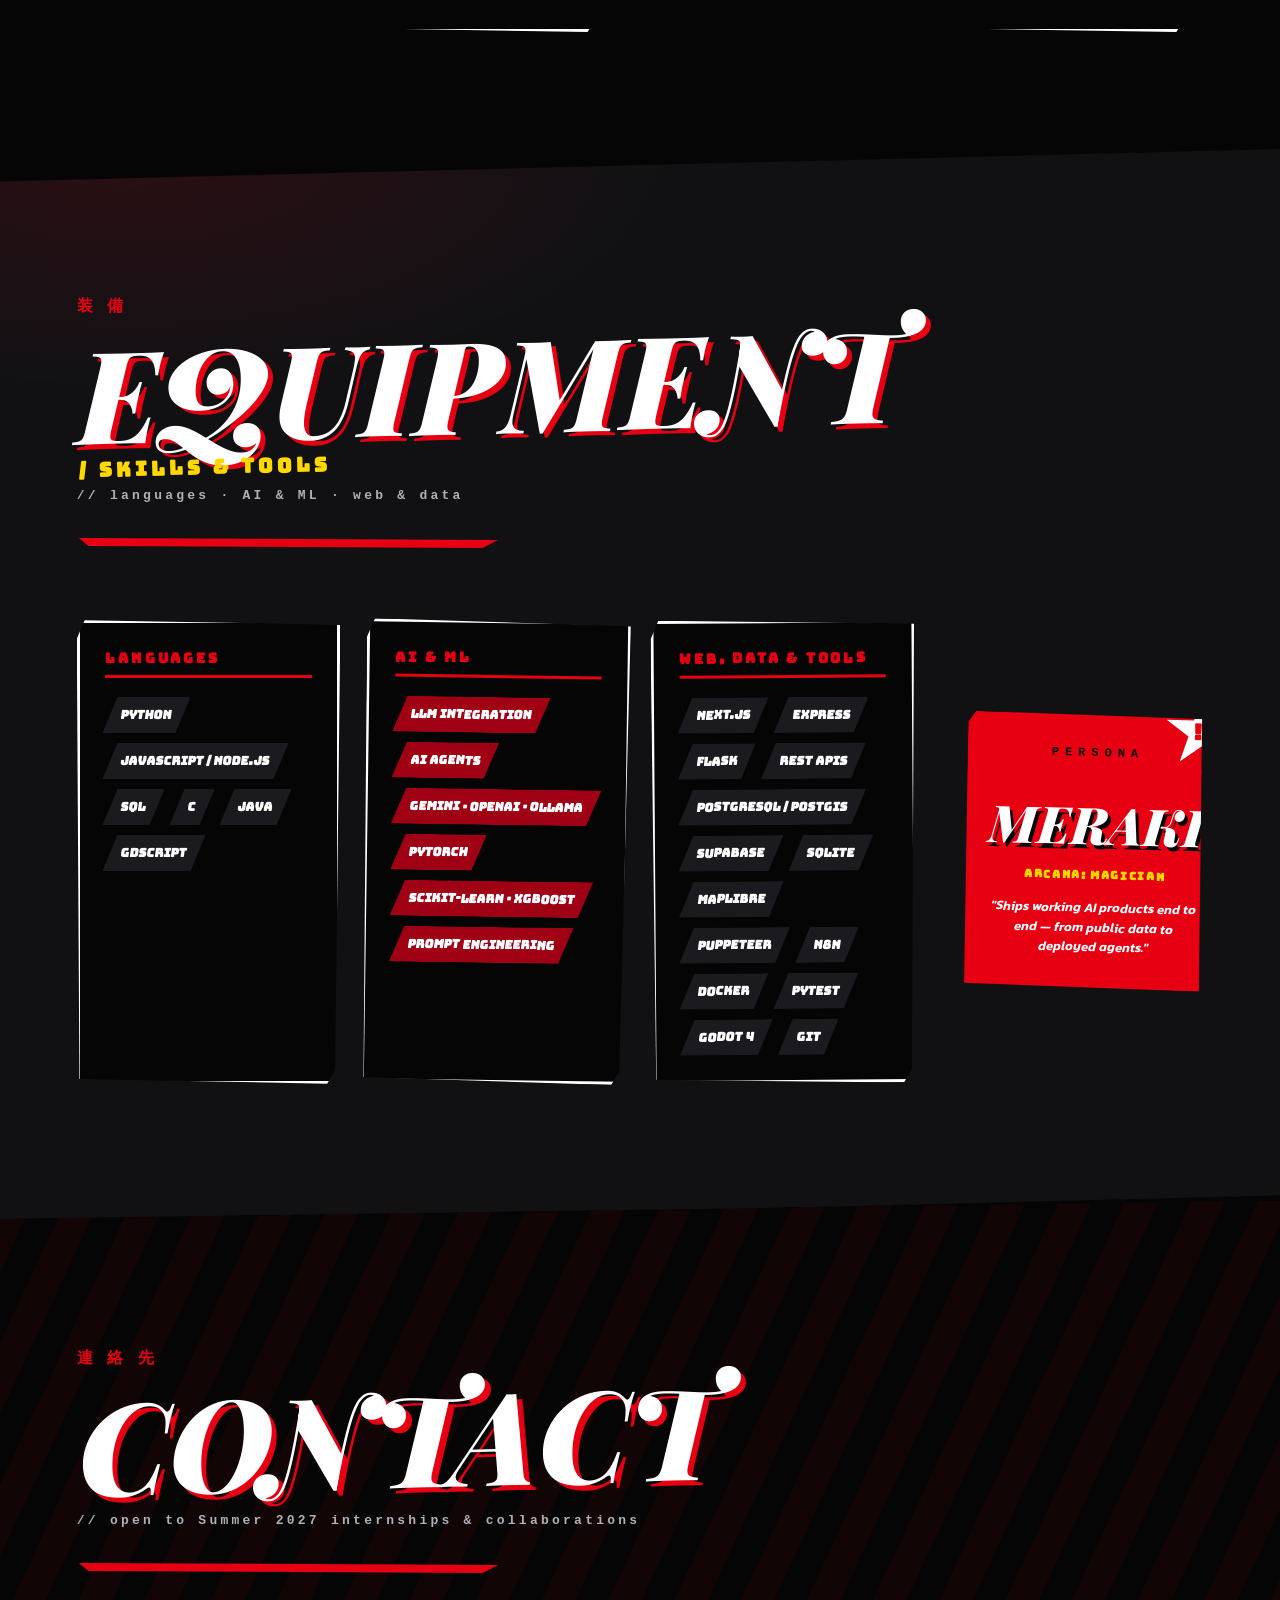
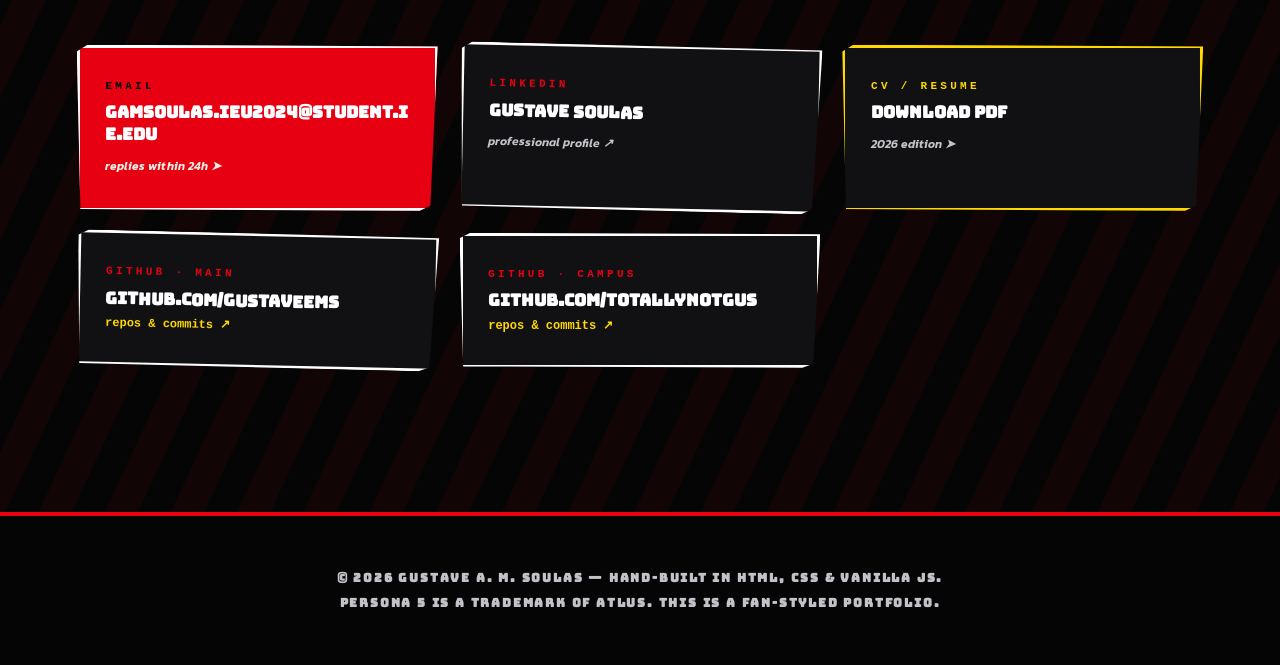
==== commit 0a43637f: "VacancyOracle: corrected results after building-grouped CV audit and photo-age confound" ====
--- a/index.html
+++ b/index.html
@@ -253,11 +253,12 @@
           <h3 class="mission__title">VacancyOracle — The ML Successor</h3>
           <ul>
             <li>ParkScan's hand-tuned rules become measured models: <b>1,050 hand-labeled Dutch commercial addresses</b>, <b>4,071 Street View images embedded locally</b> with SigLIP, BAG registry features, and an evaluation protocol frozen before any model was fit.</li>
-            <li>The fused image + registry model reaches <b>0.47 PR-AUC</b> in-city (95% CI 0.30–0.66) at a 3% vacancy rate, against 0.03 for ParkScan's original rules. Across cities, the training-free zero-shot model wins with non-overlapping intervals, and the write-up says so.</li>
-            <li>Pre-registered a sign-reading test (on-device OCR for <b>“TE HUUR”</b> boards). It came back a clean null that exposed the real bottleneck: low-resolution views and 268 “no imagery” placeholders, now fixed with a facade-aimed fetcher.</li>
-          </ul>
-          <p class="mission__links"><a class="inline-link" href="https://github.com/gustaveems/vacancy-oracle" target="_blank" rel="noopener">Code ↗</a> <span>baselines, pre-registrations &amp; write-ups in the repo</span></p>
-          <img class="mission-figure" src="assets/vacancy_fusion_pr.png" alt="Precision-recall curves for the fused VacancyOracle model: 0.468 PR-AUC in 5-fold cross-validation, 0.064 on the geographic holdout, against a 3.1% prevalence line" loading="lazy">
+            <li><b>Audited my own evaluation and caught leakage:</b> 843 labeled units sit in only 468 buildings, so splitting by unit let a building's neighbours give its answer away. With building-grouped CV the fused model drops from 0.55 to 0.37; the SigLIP image probe holds at <b>0.43 PR-AUC</b> at a 3% vacancy rate, against 0.03 for ParkScan's original rules.</li>
+            <li>Found a confound: vacancy is labeled 3× more often in Street View photos from before 2016, and photo age alone beats every trained model across cities. Capture year is now a mandatory control.</li>
+            <li>Pre-registered a sign-reading test (on-device OCR for <b>“TE HUUR”</b> boards), re-run on 2,511 facade-aimed images: a clean null — the vacant facades carry no letting boards. Now hunting recent-photo Amsterdam vacancies with a model-ranked label queue.</li>
+          </ul>
+          <p class="mission__links"><a class="inline-link" href="https://github.com/gustaveems/vacancy-oracle" target="_blank" rel="noopener">Code ↗</a> <span>baselines, pre-registrations &amp; audits in the repo</span></p>
+          <img class="mission-figure" src="assets/vacancy_audit.png" alt="Bar chart: in-city cross-validated PR-AUC when splitting by unit versus by building. The fused model falls from 0.55 to 0.37 and registry-only from 0.45 to 0.21, while the image probe stays at about 0.43." loading="lazy">
           <div class="mission__tags"><span>PYTHON</span><span>PYTORCH</span><span>SIGLIP</span><span>SCIKIT-LEARN</span><span>APPLE VISION OCR</span><span>PDOK/BAG</span></div>
         </div>
         <div class="mission__stamp mission__stamp--gold">ACTIVE<br>QUEST</div>
